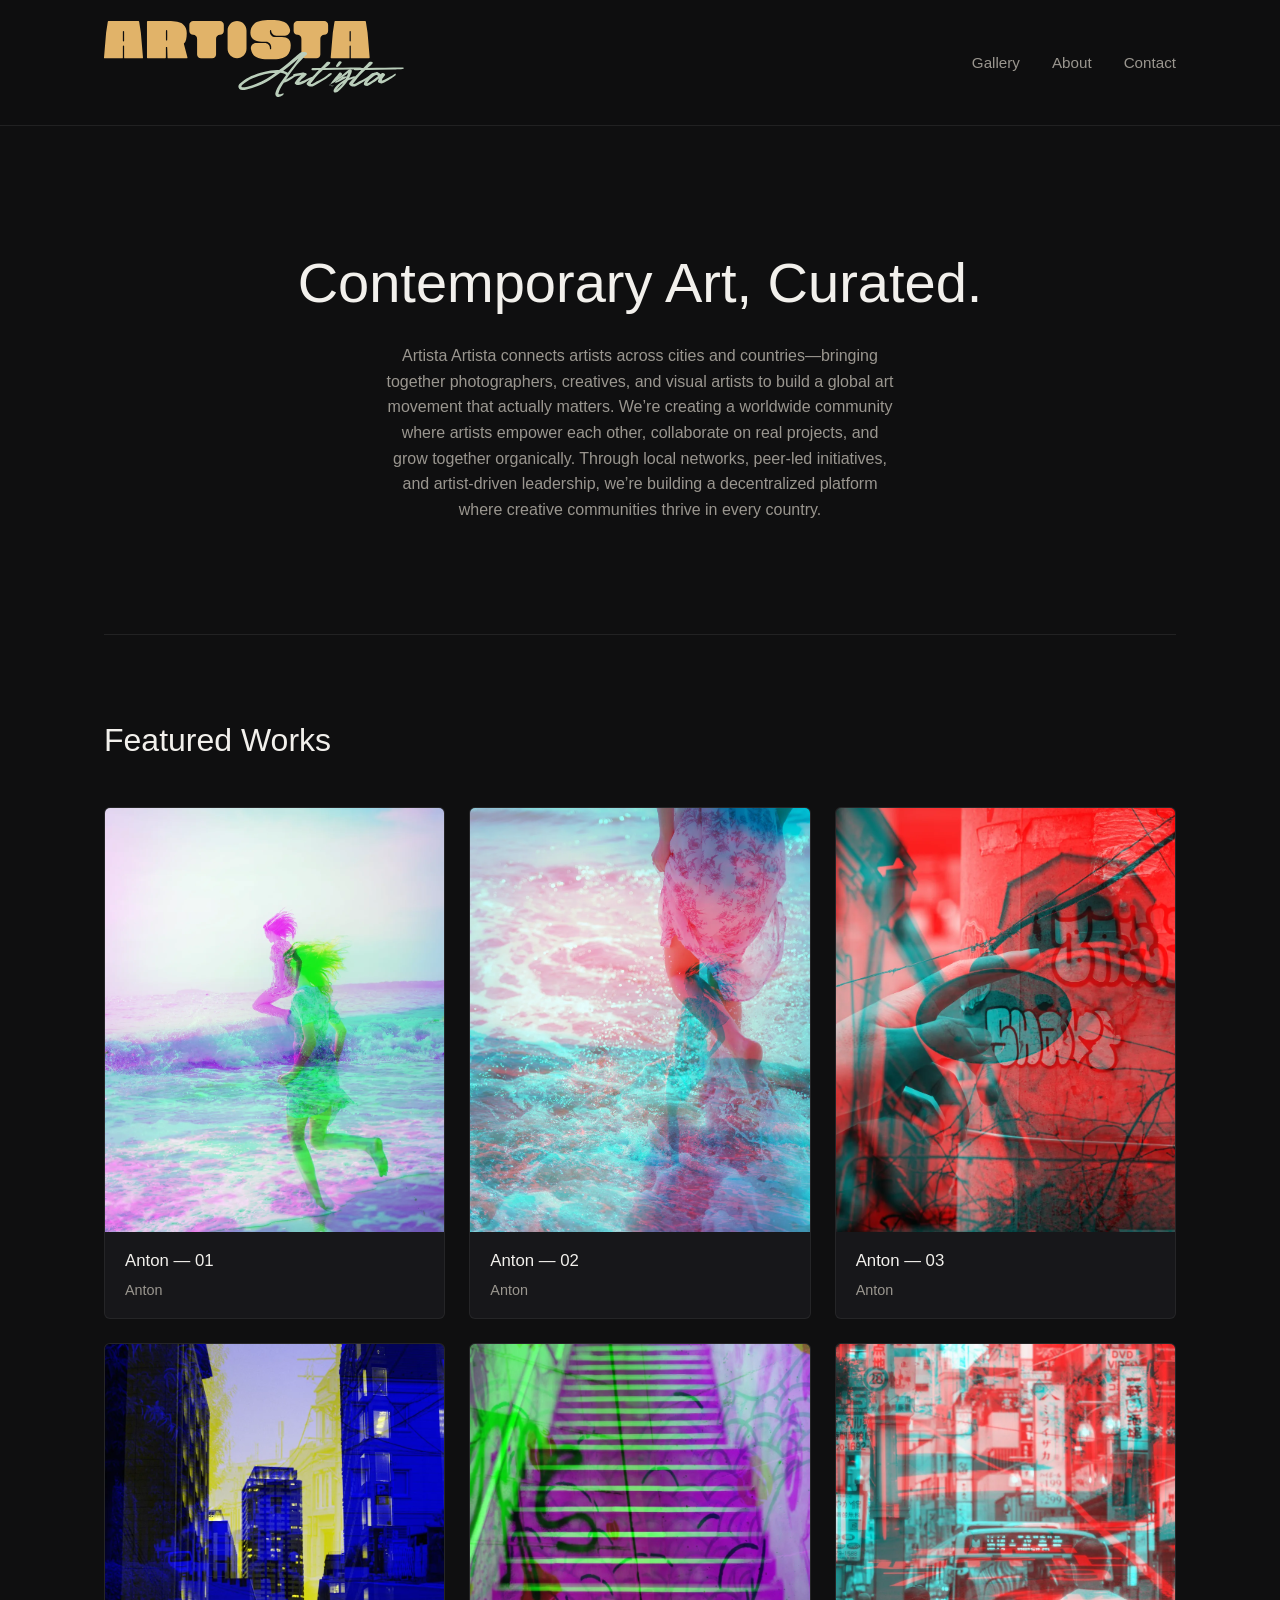
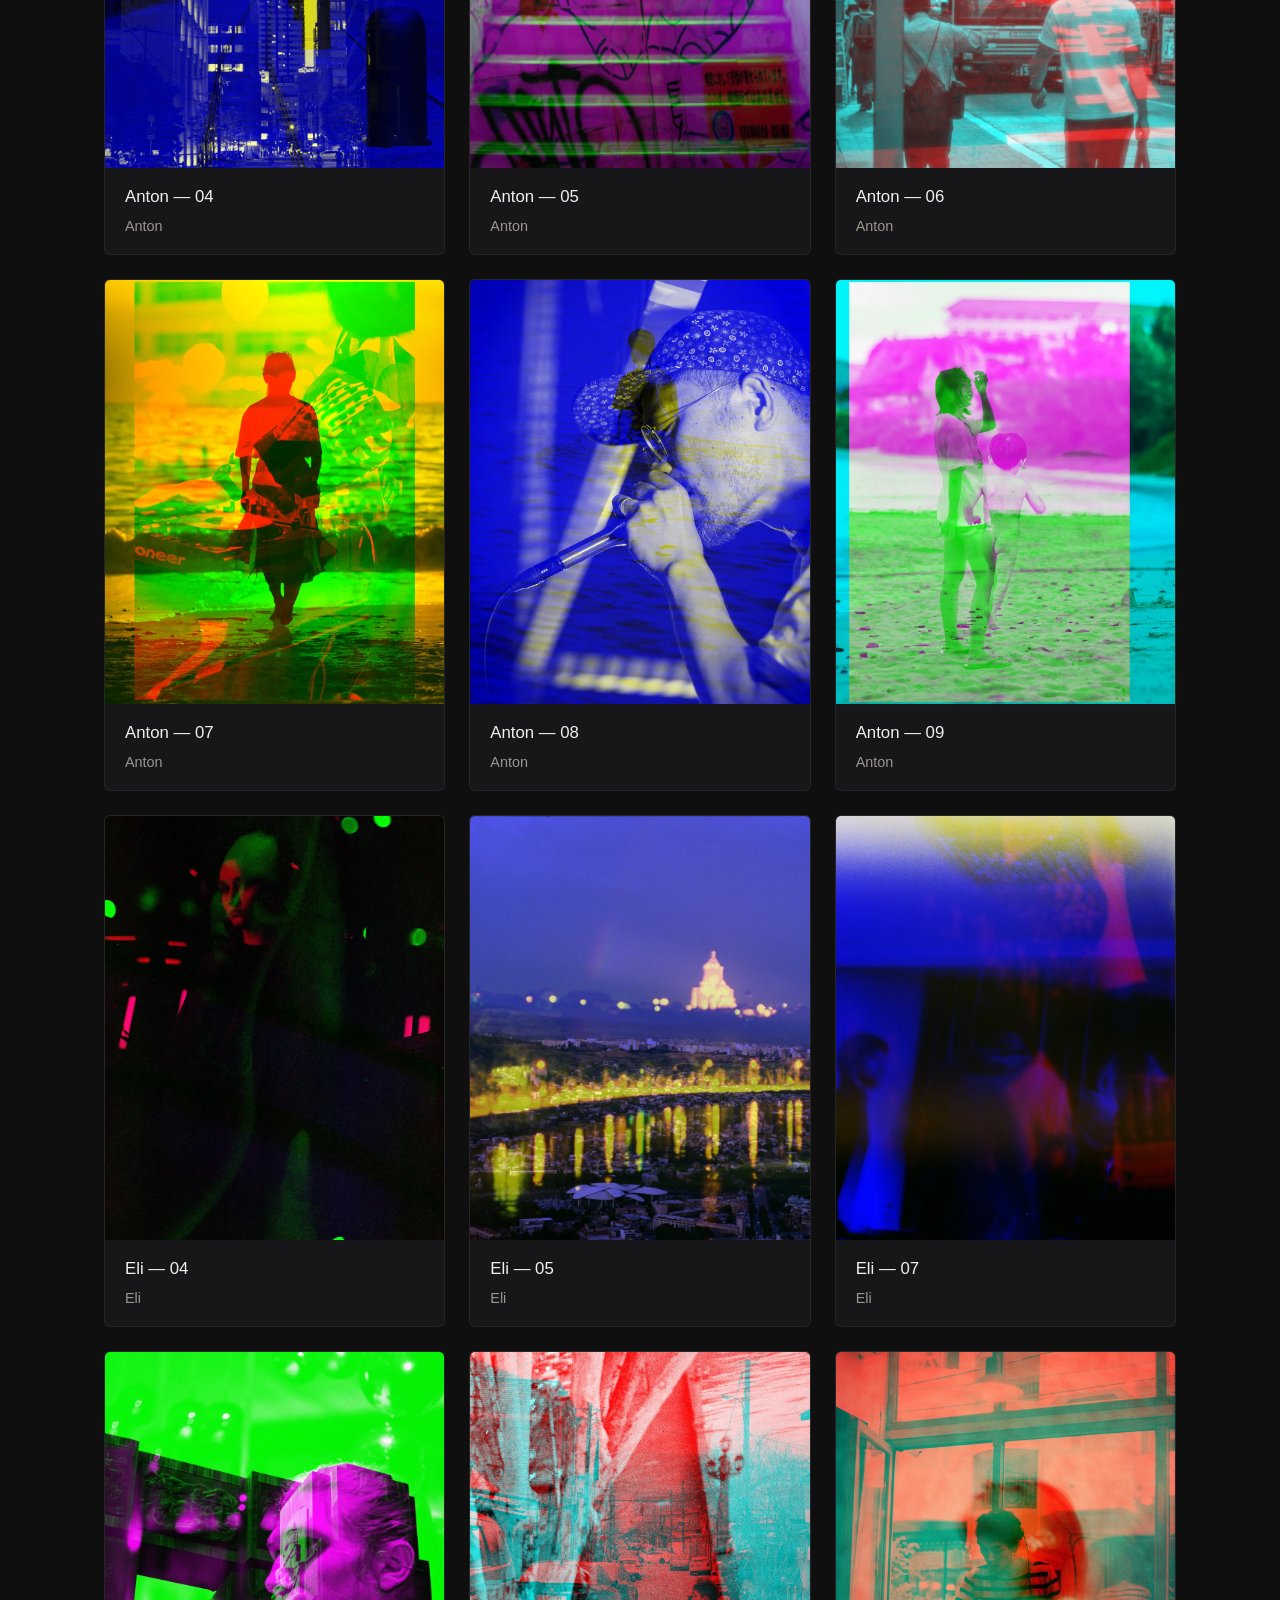
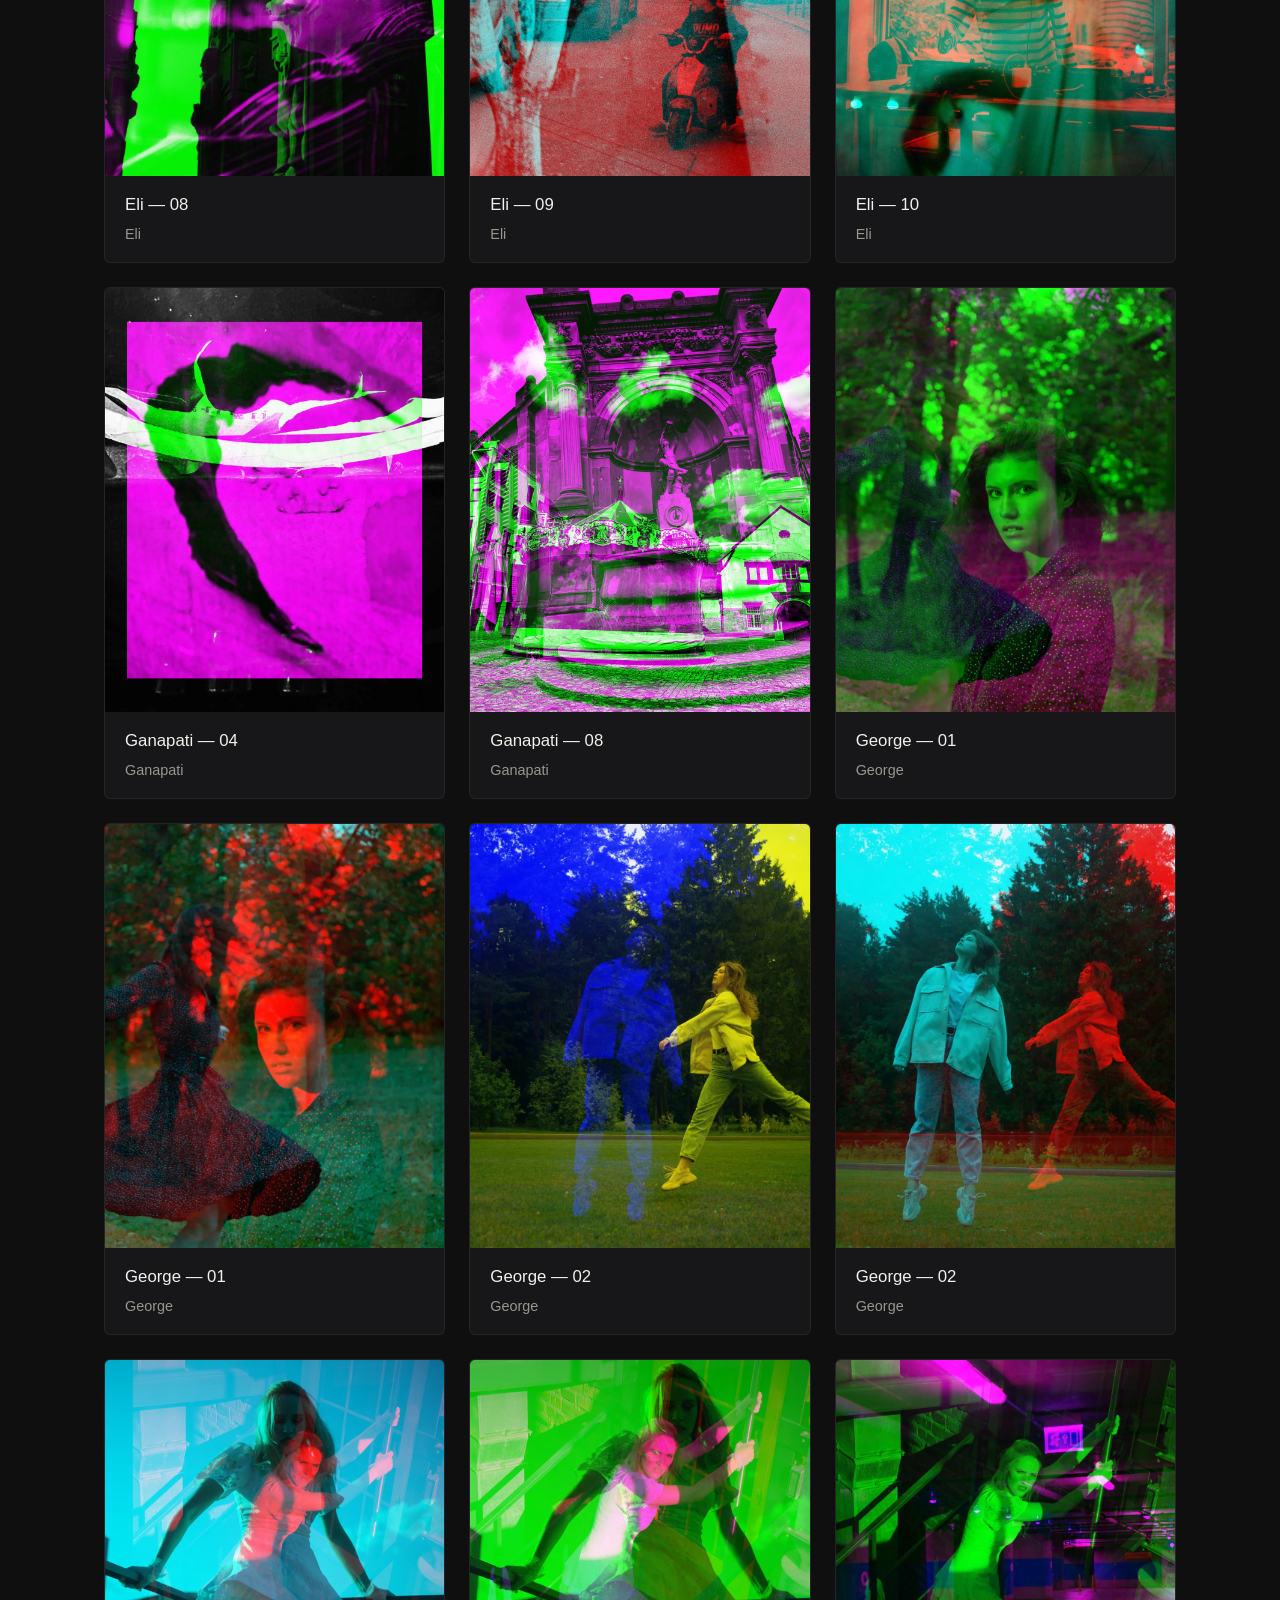
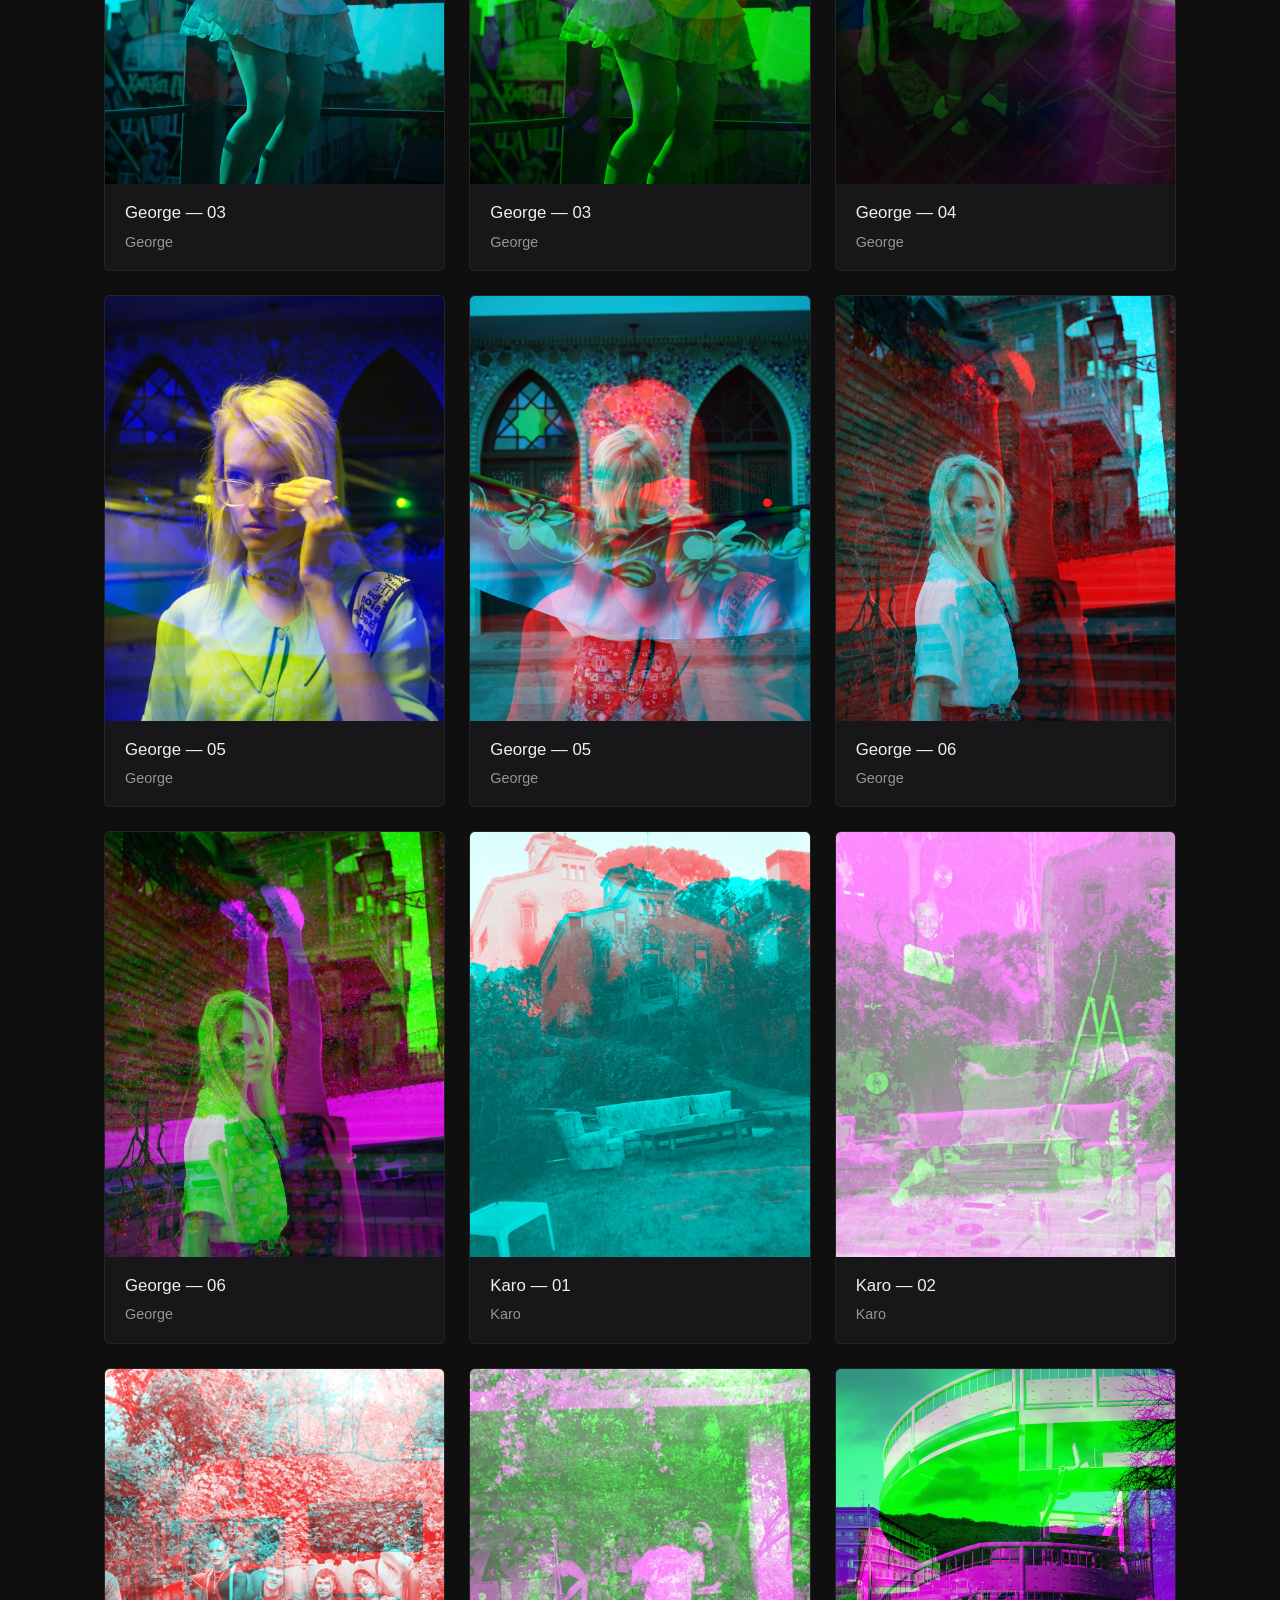
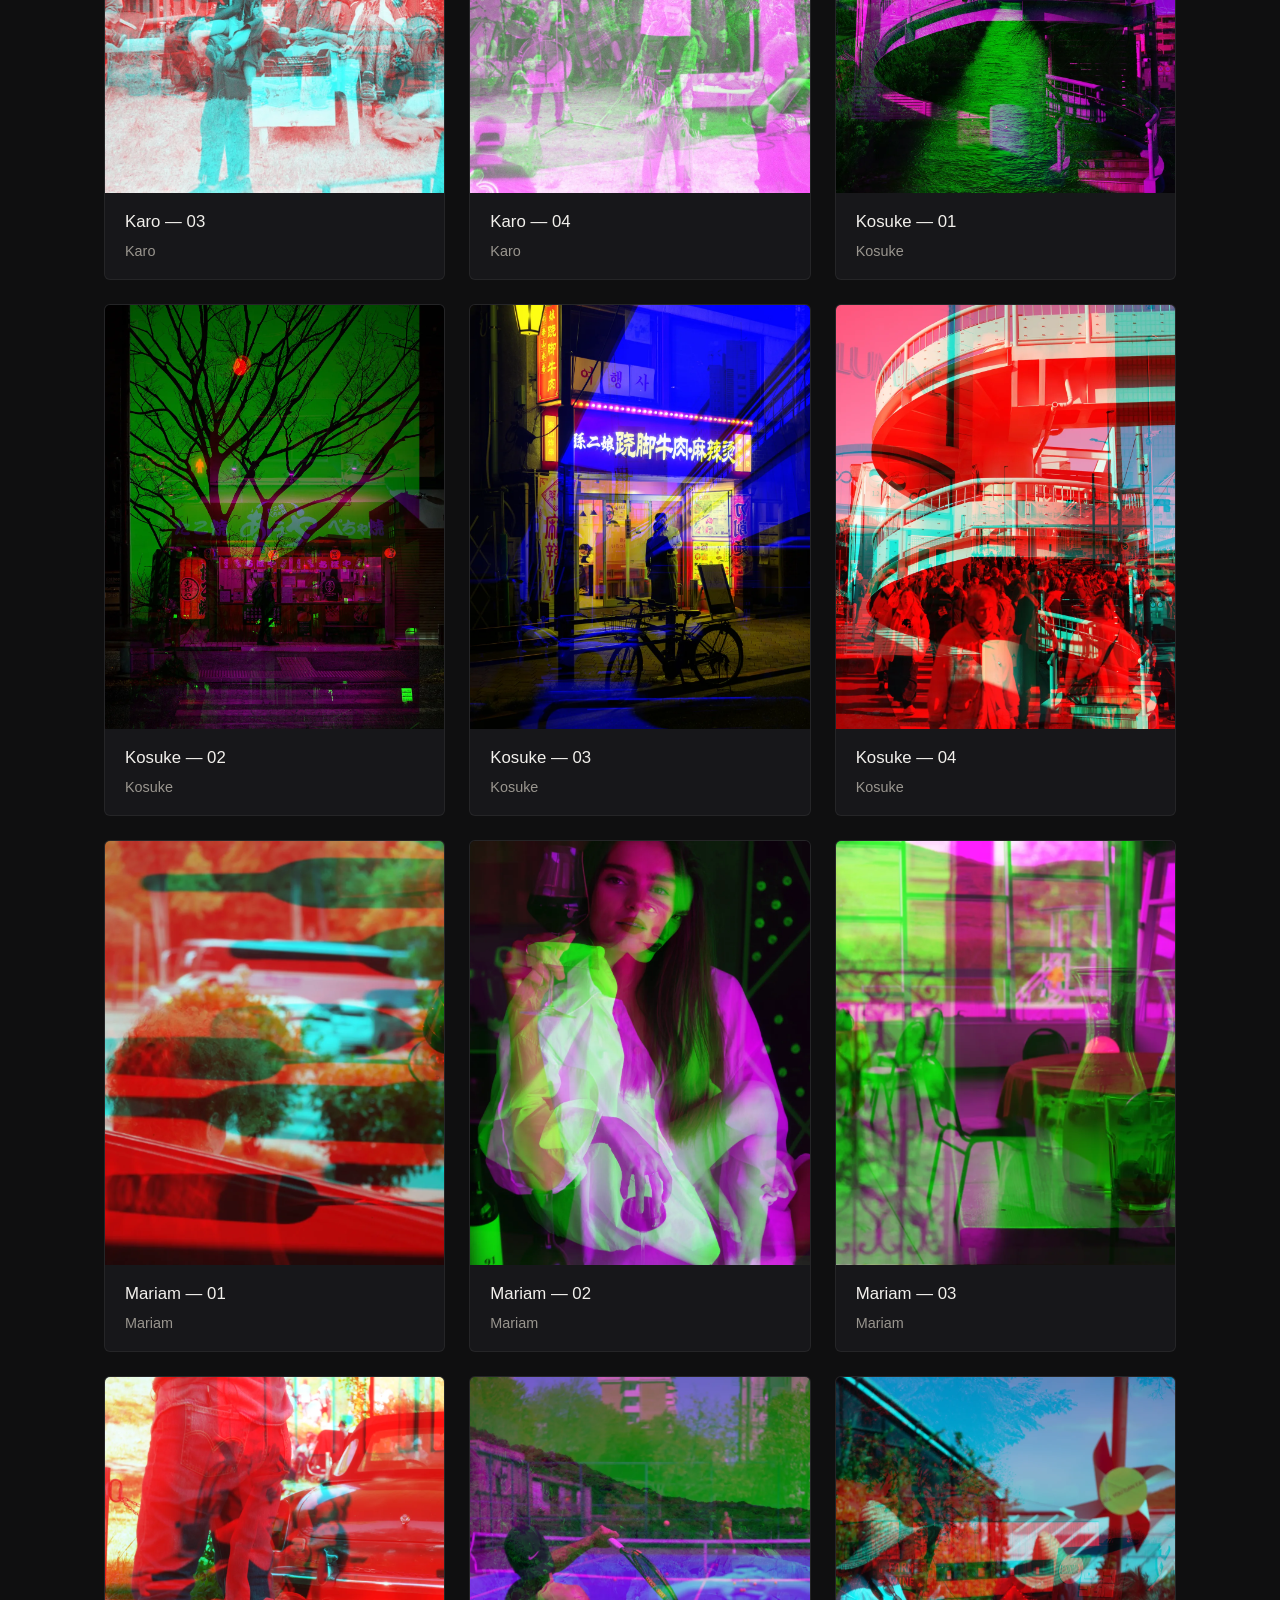
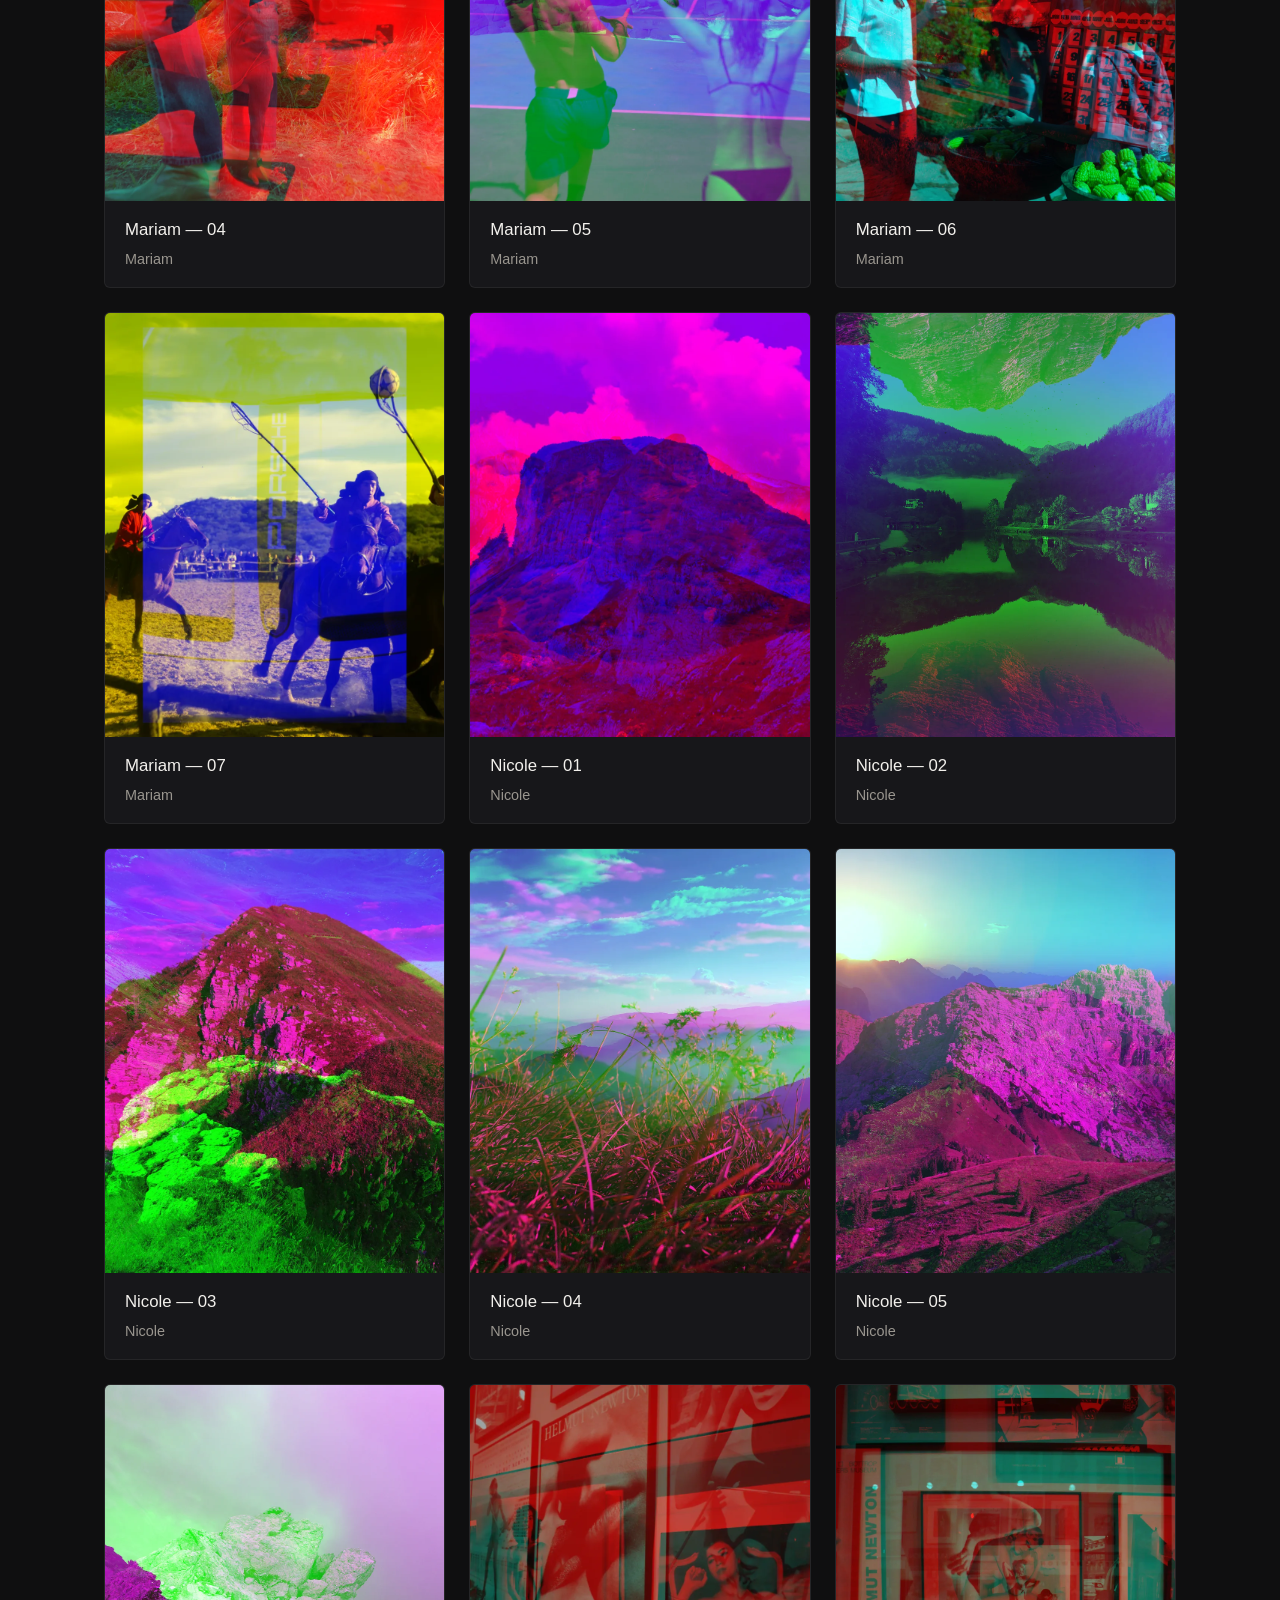
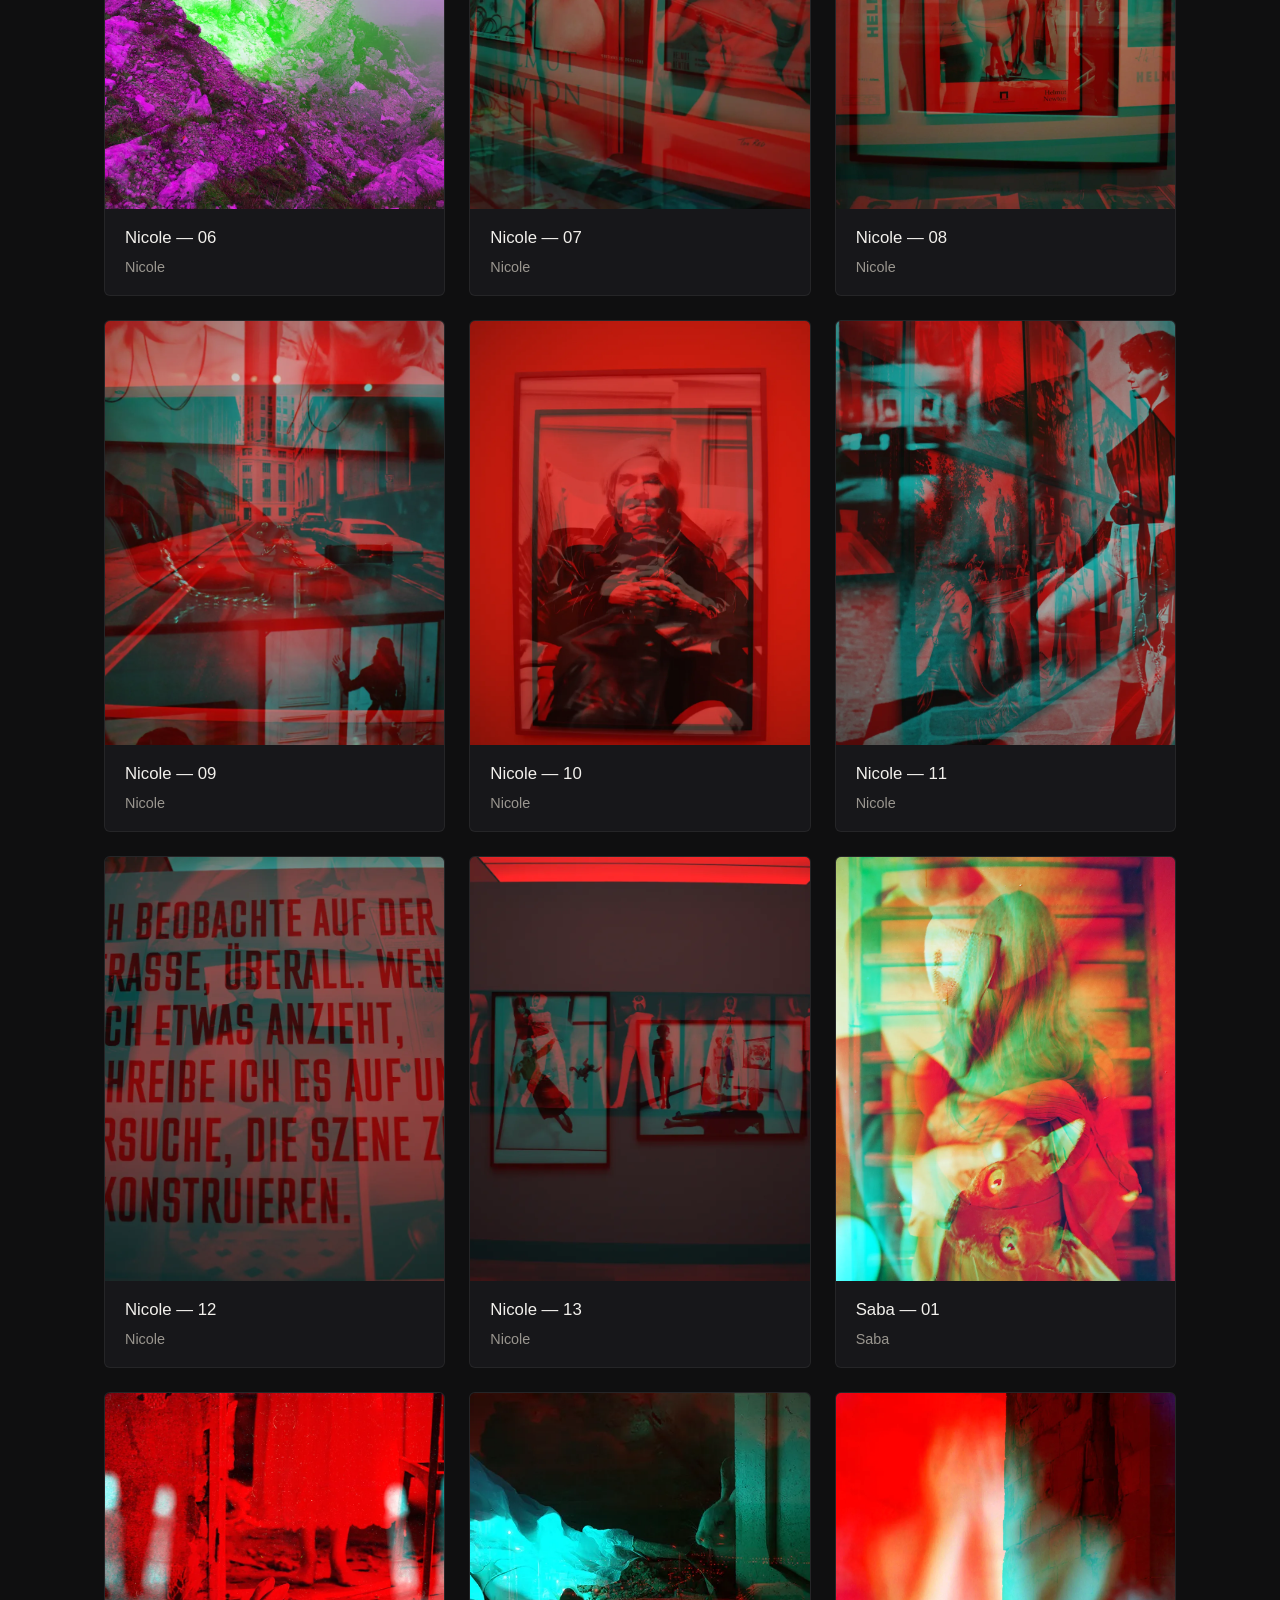
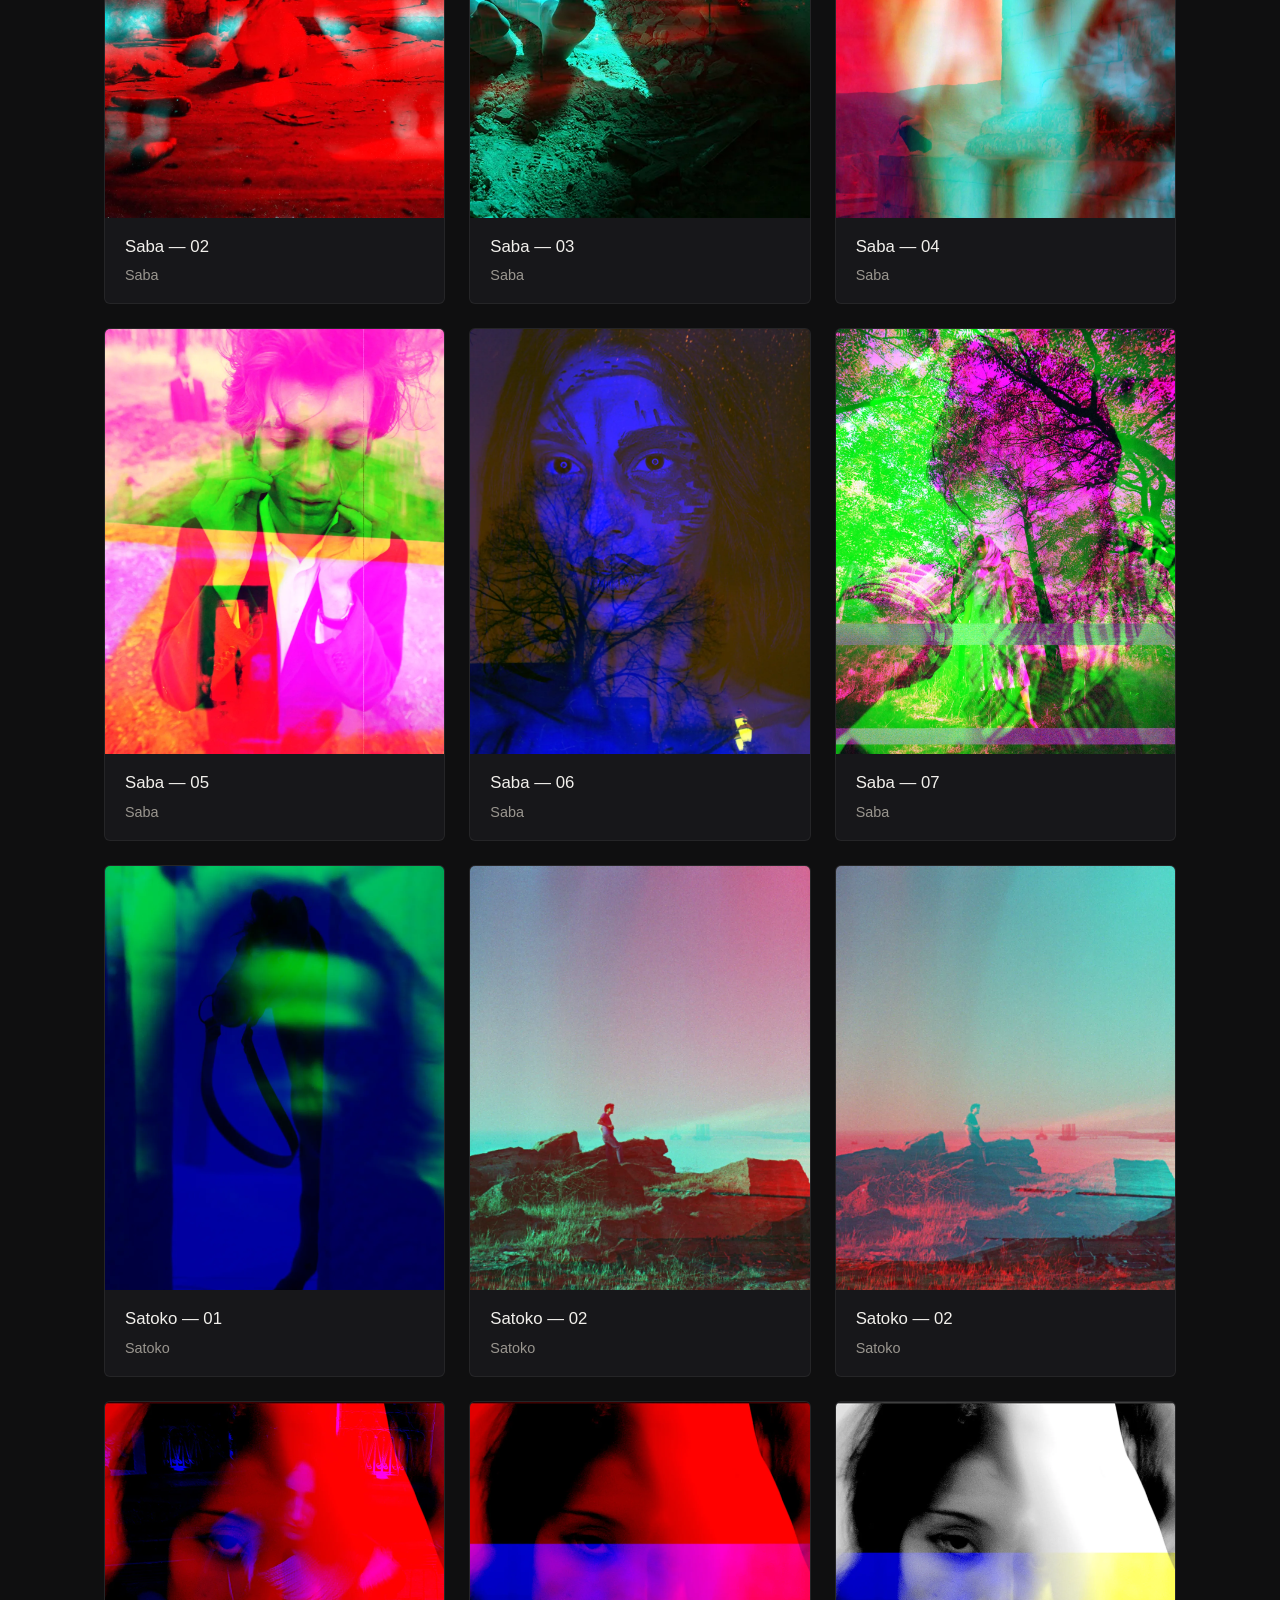
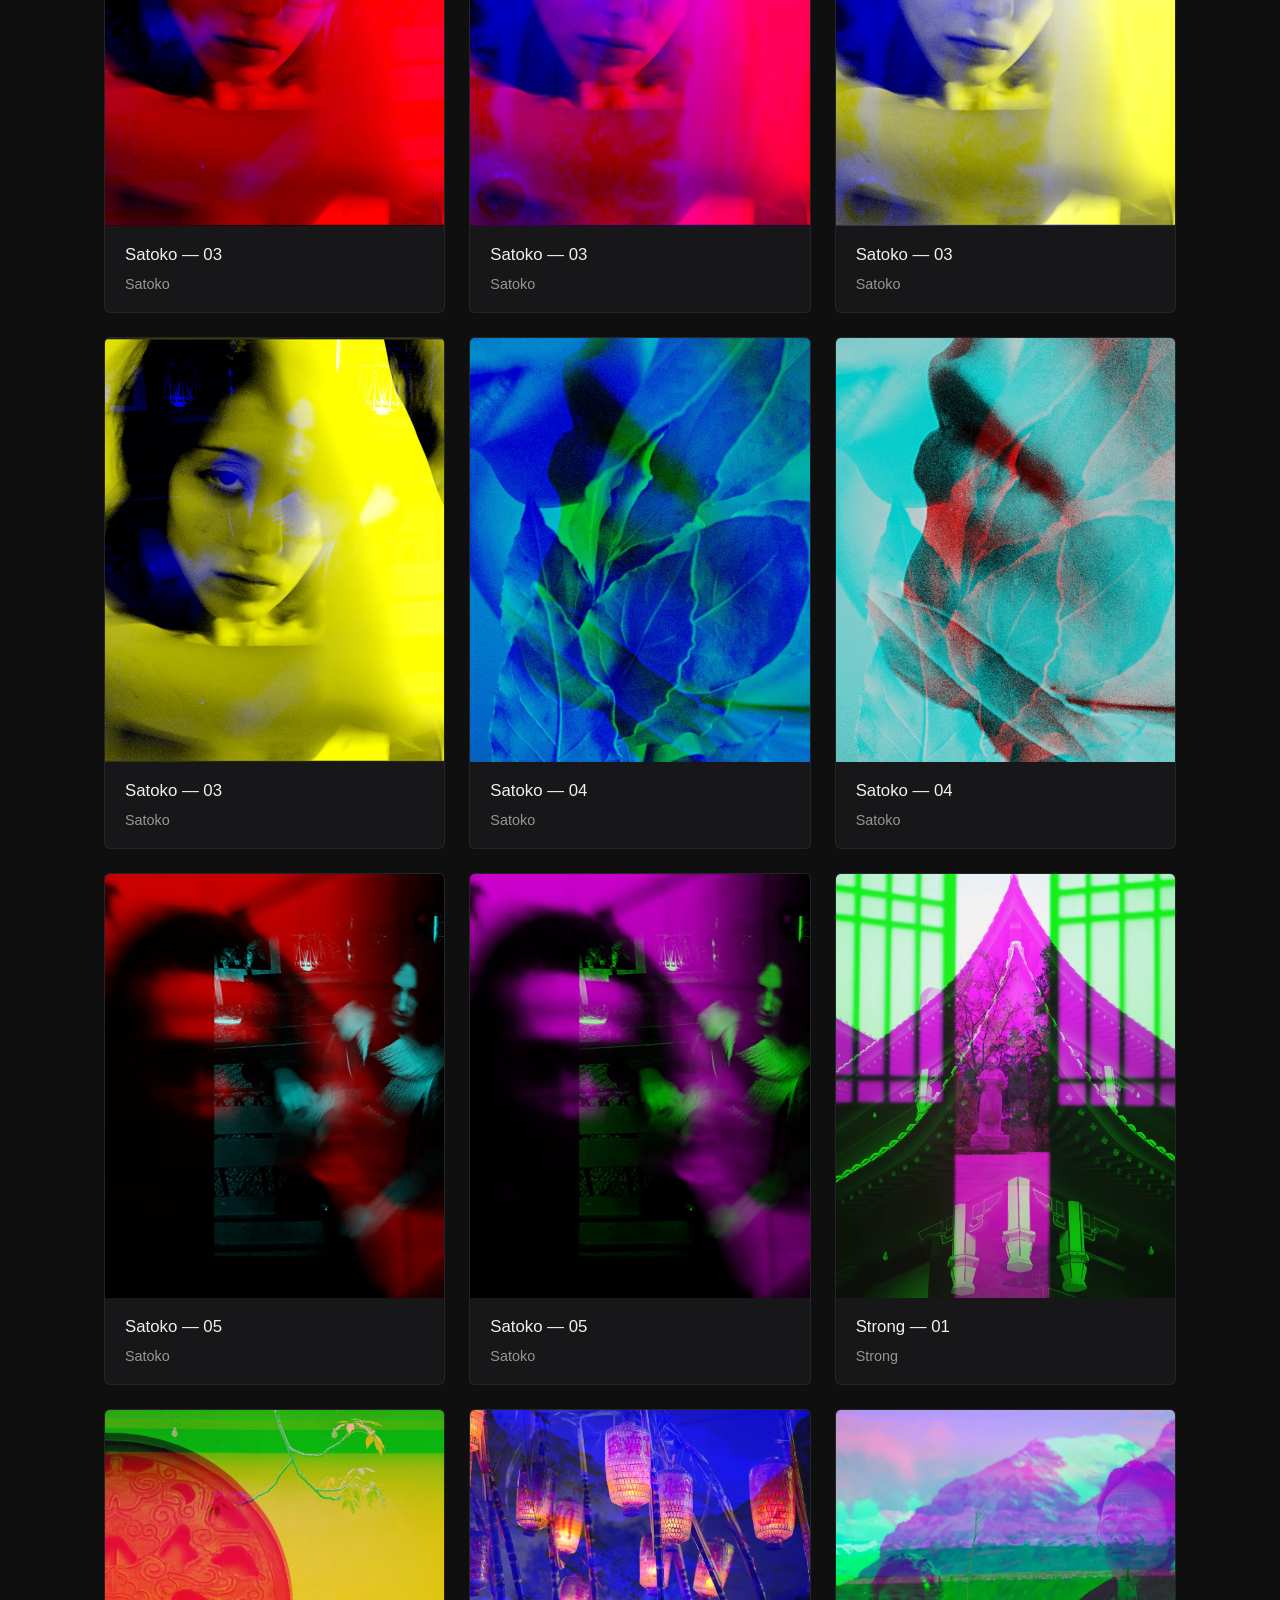
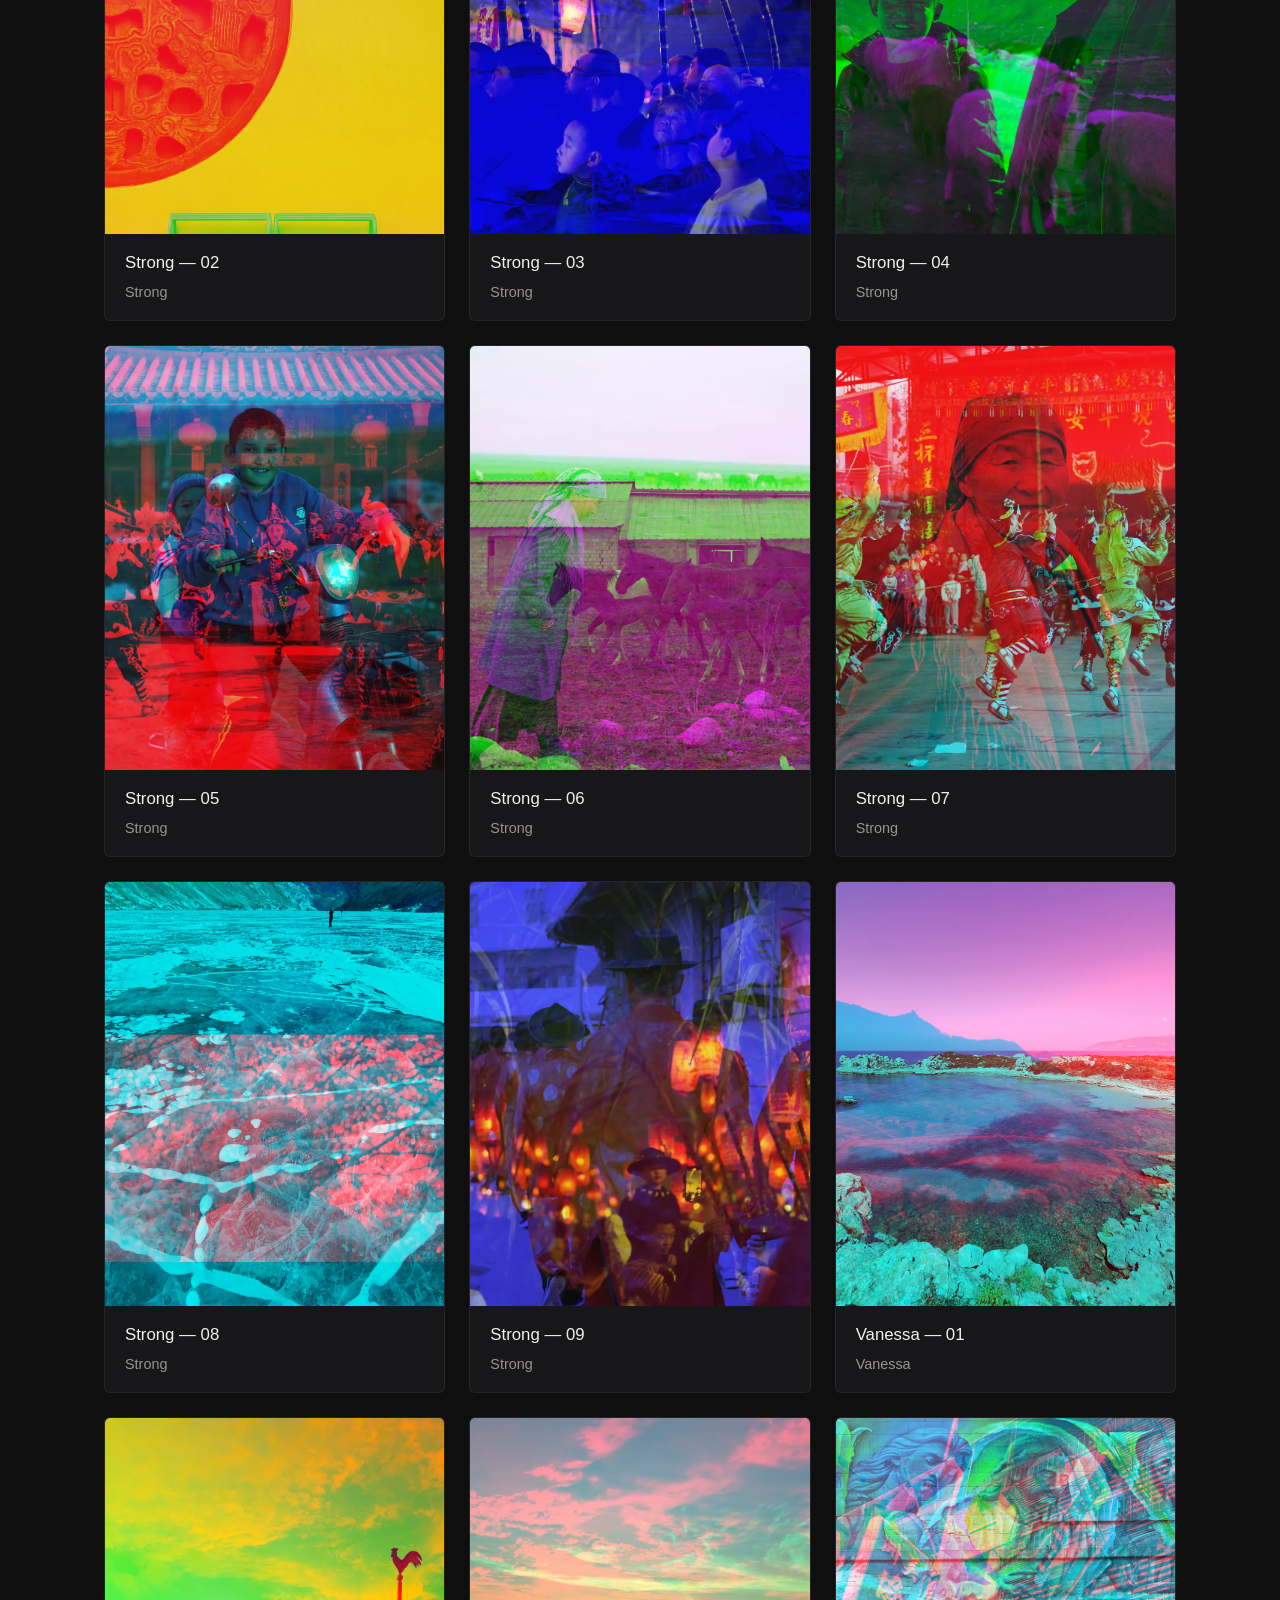
==== index.html @ df4b2e80 "logo update" ====
<!DOCTYPE html>
<html lang="en">
<head>
<meta charset="UTF-8">
<meta name="viewport" content="width=device-width, initial-scale=1.0">
<title>Artista — Contemporary Art Gallery</title>
<meta name="description" content="Artista is a contemporary art gallery showcasing emerging and established artists.">
<link rel="stylesheet" href="css/style.css">
</head>
<body>

<header class="site-header">
  <nav class="nav">
<div>
  <a href="index.html" class="logo" style="display: inline-block; line-height: 0;">
    <!-- Added fixed width/height and styling to ensure visibility -->
    <svg id="Ebene_2" data-name="Ebene 2" xmlns="http://www.w3.org/2000/svg" viewBox="0 0 943.94 242.48" style="width: 100%; max-width: 1 50px; height: auto; display: block;">
      <defs>
        <style>
          .cls-1 { fill: #e1b369; }
          .cls-2 { fill: #bacebb; }
        </style>
      </defs>
      <g id="Ebene_1-2" data-name="Ebene 1">
        <g>
          <g>
            <path class ="cls-1" d="M59.34,82.32v36.12c0,1.09-.89,1.98-1.98,1.98H1.98c-1.16,0-2.07-.99-1.97-2.15L6.7,39.48s0-.09.02-.13L11.95,5.14c.15-.97.98-1.68,1.96-1.68h94.81c.98,0,1.81.71,1.96,1.68l5.24,34.2s.01.09.02.13l6.69,78.8c.1,1.15-.81,2.15-1.97,2.15h-55.38c-1.09,0-1.98-.89-1.98-1.98v-36.12c0-1.09-.89-1.98-1.98-1.98h0c-1.09,0-1.98.89-1.98,1.98ZM63.29,65.47v-28.9c0-1.09-.89-1.98-1.98-1.98h0c-1.09,0-1.98.89-1.98,1.98v28.9c0,1.09.89,1.98,1.98,1.98h0c1.09,0,1.98-.89,1.98-1.98Z"/>
            <path class="cls-1" d="M196.8,84.3h0c-1.16,0-2.1.94-2.1,2.1v31.92c0,1.16-.94,2.1-2.1,2.1h-55.32c-1.16,0-2.1-.94-2.1-2.1V5.56c0-1.16.94-2.1,2.1-2.1h64.81c22.59,0,37.95,3.24,46.1,9.72,8.14,6.48,12.21,15.85,12.21,28.12,0,16.15-2.8,26.9-8.41,32.25-.54.52-.74,1.3-.55,2.02l11.18,42.22c.35,1.33-.65,2.64-2.03,2.64h-58.54c-1.13,0-2.06-.9-2.1-2.03l-1.07-32.06c-.04-1.13-.97-2.03-2.1-2.03ZM196.94,31.5c-1.15,0-1.78.63-1.89,1.89-.12,1.26-.17,6.19-.17,14.79s.06,13.39.17,14.71c.11,1.32.75,1.98,1.89,1.98s1.78-.66,1.89-1.98c.11-1.32.17-6.22.17-14.71s-.06-13.53-.17-14.79c-.12-1.26-.75-1.89-1.89-1.89Z"/>
            <path class="cls-1" d="M377.02,15.67v18.58c0,6.74-5.47,12.21-12.21,12.21h0c-6.74,0-12.21,5.47-12.21,12.21v49.54c0,6.74-5.47,12.21-12.21,12.21h-35.26c-6.74,0-12.21-5.47-12.21-12.21v-49.54c0-6.74-5.47-12.21-12.21-12.21h0c-6.74,0-12.21-5.47-12.21-12.21V15.67c0-6.74,5.47-12.21,12.21-12.21h84.11c6.74,0,12.21,5.47,12.21,12.21Z"/>
            <path class="cls-1" d="M418.64,3.46h0c16.43,0,29.76,13.32,29.76,29.76v57.45c0,16.43-13.32,29.76-29.76,29.76h0c-16.43,0-29.76-13.32-29.76-29.76v-57.45c0-16.43,13.32-29.76,29.76-29.76Z"/>
            <path class="cls-1" d="M587.55,79.31c0,14.22-4.07,25.2-12.21,32.94-8.14,7.74-25.23,11.61-51.26,11.61s-43.43-3.87-51.51-11.61c-4.93-4.72-8.29-11.48-10.09-20.27-2.04-10,5.55-19.37,15.75-19.37h27.8c8.74,0,15.9,6.99,16.08,15.73.02,1.14.05,1.86.09,2.16.11,1.26.74,1.89,1.89,1.89s1.78-.63,1.89-1.89c0-.55.01-2.55.04-5.99.07-8.86-7.04-16.11-15.89-16.21l-13.39-.16c-23.97-.34-36.01-9.69-36.12-28.04,0-11.46,4.07-21.01,12.21-28.64C480.96,3.84,498.05.02,524.08.02c25.22-.34,42.11,3.35,50.65,11.09,4.83,4.38,8.26,10.35,10.29,17.9,2.73,10.2-4.88,20.23-15.44,20.29l-27.44.15c-8.9.05-16.16-7.15-16.17-16.05,0-.01,0-.02,0-.03-.12-1.26-.75-1.89-1.89-1.89s-1.78.63-1.89,1.89c-.05.41-.08,1.75-.11,4.01-.11,8.96,7.12,16.29,16.08,16.29h21.7c18.35,0,27.58,8.54,27.69,25.63Z"/>
            <path class="cls-1" d="M705.19,15.67v18.58c0,6.74-5.47,12.21-12.21,12.21h0c-6.74,0-12.21,5.47-12.21,12.21v49.54c0,6.74-5.47,12.21-12.21,12.21h-35.26c-6.74,0-12.21-5.47-12.21-12.21v-49.54c0-6.74-5.47-12.21-12.21-12.21h0c-6.74,0-12.21-5.47-12.21-12.21V15.67c0-6.74,5.47-12.21,12.21-12.21h84.11c6.74,0,12.21,5.47,12.21,12.21Z"/>
            <path class="cls-1" d="M772.62,82.32v36.12c0,1.09-.89,1.98-1.98,1.98h-55.38c-1.16,0-2.07-.99-1.97-2.15l6.69-78.8s0-.09.02-.13l5.24-34.2c.15-.97.98-1.68,1.96-1.68h94.82c.98,0,1.81.71,1.96,1.68l5.24,34.2s.01.09.02.13l6.69,78.8c.1,1.15-.81,2.15-1.97,2.15h-55.38c-1.09,0-1.98-.89-1.98-1.98v-36.12c0-1.09-.89-1.98-1.98-1.98h0c-1.09,0-1.98.89-1.98,1.98ZM776.57,65.47v-28.9c0-1.09-.89-1.98-1.98-1.98h0c-1.09,0-1.98.89-1.98,1.98v28.9c0,1.09.89,1.98,1.98,1.98h0c1.09,0,1.98-.89,1.98-1.98Z"/>
          </g>
          <g>
            <path class="cls-2" d="M638.12,108.48c-3.37,2.89-7.19,6.55-11.45,10.97-4.26,4.42-8.72,9.28-13.38,14.58-4.66,5.3-9.48,11.01-14.46,17.11-4.98,6.11-9.72,12.37-14.22,18.8-4.02,5.78-7.99,11.49-11.93,17.11-3.94,5.63-7.51,11.01-10.72,16.15-3.21,5.14-5.99,10.12-8.31,14.94-2.33,4.82-3.9,9.24-4.7,13.25-.32.96-.04,1.6.84,1.93.88.32,1.97.32,3.25,0,1.28-.16,2.73-.44,4.34-.84,1.6-.4,3.45-.93,5.54-1.57,1.12-.32,1.81-.32,2.05,0,.24.32.36.8.36,1.45-.32,1.45-1.05,2.73-2.17,3.86-.32.16-1.05.6-2.17,1.33-1.13.72-2.45,1.45-3.98,2.17-1.53.72-3.13,1.36-4.82,1.93-1.69.56-3.17.84-4.46.84-3.54-.16-6.03-1.73-7.47-4.7-1.45-2.97-1.61-6.31-.48-10,.64-2.57,1.53-5.18,2.65-7.83,1.12-2.65,2.65-5.71,4.58-9.16,1.93-3.46,4.38-7.43,7.35-11.93,2.97-4.5,6.71-9.8,11.21-15.91l7.47-9.88c-2.25-1.93-4.9-3.41-7.95-4.46-3.05-1.04-6.51-1.81-10.36-2.29-5.14,3.7-10.81,7.63-16.99,11.81-6.19,4.18-12.41,8.19-18.68,12.05s-12.45,7.39-18.56,10.6c-6.11,3.22-11.73,5.62-16.87,7.23-5.78,1.93-11.65,3.86-17.59,5.78-5.94,1.93-11.57,3.53-16.87,4.82-5.14,1.12-9.72,1.65-13.74,1.57-4.01-.08-7.15-1.17-9.4-3.25-2.09-2.09-3.17-4.66-3.25-7.71-.08-3.05,1-5.7,3.25-7.95,8.52-8.51,18.2-15.42,29.04-20.73,10.84-5.3,23.41-10.04,37.72-14.22,11.41-3.37,21.97-5.82,31.69-7.35,9.72-1.52,18.59-2.05,26.63-1.57,6.75-4.82,13.01-9.52,18.8-14.1,5.79-4.58,11.73-9.52,17.83-14.82,4.98-4.34,9.6-8.35,13.86-12.05,4.26-3.69,8.23-7.15,11.93-10.36,2.09-1.77,3.86-3.01,5.3-3.74,1.45-.72,2.81-1.24,4.1-1.57,1.28-.16,2.69-.16,4.22,0,1.53.16,2.93.24,4.22.24,2.41.16,4.13.56,5.18,1.21,1.04.64,1.72,1.41,2.05,2.29.32.88.36,1.69.12,2.41-.24.72-.45,1.25-.6,1.57ZM539.79,165.84c-6.11.32-12.05.93-17.83,1.81-5.78.88-11.25,1.97-16.39,3.25-12.86,2.89-25.35,6.95-37.48,12.17-12.13,5.22-23.26,12.41-33.38,21.57-1.77,1.77-2.49,3.45-2.17,5.06.32,1.6,2.09,2.33,5.3,2.17,1.61,0,3.49-.16,5.66-.48,2.17-.32,4.82-.84,7.95-1.57s6.79-1.73,10.97-3.01c4.18-1.29,9.16-3.05,14.94-5.3,12.53-4.82,23.98-10.44,34.34-16.87,10.36-6.42,19.72-12.69,28.08-18.8ZM576.66,149.94c-.81.64-1.85,1.45-3.13,2.41-2.25,1.77-5.38,4.18-9.4,7.23,5.62,1.61,10.36,3.78,14.22,6.51,4.01-5.3,8.07-10.64,12.17-16.03,4.1-5.38,7.75-10.16,10.97-14.34,3.86-4.98,7.47-9.72,10.84-14.22l-35.67,28.44Z"/>
            <path class="cls-2" d="M656.91,179.58c0,.96-.48,1.93-1.45,2.89-.96.96-1.85,1.69-2.65,2.17-1.93,1.29-4.7,3.05-8.31,5.3-3.62,2.25-7.43,4.46-11.45,6.63-4.02,2.17-7.87,4.06-11.57,5.66-3.7,1.61-6.67,2.41-8.92,2.41-.81,0-1.93-.08-3.37-.24s-2.85-.48-4.22-.96c-1.37-.48-2.53-1.08-3.49-1.81-.96-.72-1.45-1.72-1.45-3.01s.84-3.09,2.53-5.42c1.69-2.33,3.7-4.74,6.03-7.23,2.33-2.49,4.58-4.86,6.75-7.11,2.17-2.25,3.74-3.86,4.7-4.82-.96.16-2.33.36-4.1.6-1.77.24-3.61.57-5.54.96-1.93.4-3.74.81-5.42,1.2-1.69.4-2.85.84-3.49,1.33-1.29.96-3.54,2.45-6.75,4.46-3.22,2.01-6.55,4.02-10,6.03-3.46,2.01-6.79,3.82-10,5.42-3.21,1.61-5.46,2.41-6.75,2.41-.96,0-1.81-.28-2.53-.84-.72-.56-1.08-1.41-1.08-2.53,0-1.28.64-2.17,1.93-2.65,2.09-1.12,4.1-2.09,6.02-2.89,1.93-.8,3.94-1.84,6.02-3.13,2.89-1.6,5.74-3.21,8.56-4.82,2.81-1.6,5.58-3.29,8.31-5.06,0-1.77.56-3.21,1.69-4.34.32-.32,1.93-.76,4.82-1.33,2.89-.56,6.1-1.12,9.64-1.69,3.53-.56,6.87-1.04,10-1.45,3.13-.4,5.18-.6,6.14-.6.64,0,1.57.16,2.77.48,1.21.32,2.37.72,3.5,1.21,1.12.48,2.09,1.08,2.89,1.81.8.72,1.21,1.57,1.21,2.53,0,.64-.6,1.57-1.81,2.77s-2.57,2.49-4.1,3.86c-1.53,1.37-3.01,2.65-4.46,3.86-1.45,1.21-2.41,2.05-2.89,2.53-1.93,1.77-3.78,3.58-5.54,5.42-1.77,1.85-3.29,3.98-4.58,6.39,2.57-.64,5.94-1.89,10.12-3.74,4.18-1.85,8.43-3.81,12.77-5.91,4.34-2.09,8.23-3.93,11.69-5.54,3.45-1.6,5.74-2.41,6.87-2.41.64,0,.96.4.96,1.2Z"/>
            <path class="cls-2" d="M810.43,150.9c0,1.45-1.61,2.41-4.82,2.89-3.22.48-6.67.88-10.36,1.21-4.18.32-8.07.52-11.69.6-3.61.08-5.9.12-6.87.12-29.24.32-58.56.81-87.97,1.45-4.18,3.7-7.83,7.15-10.97,10.36-3.13,3.22-6.11,6.39-8.92,9.52-2.81,3.13-5.58,6.43-8.31,9.88-2.73,3.46-5.71,7.27-8.92,11.45-.16.16-.28.36-.36.6-.08.24-.2.52-.36.84-.48,1.29-.32,1.93.48,1.93.96,0,2.53-.48,4.7-1.45s4.78-2.25,7.83-3.86c3.05-1.45,6.39-3.13,10-5.06s7.27-3.94,10.96-6.03c3.86-2.09,7.31-4.22,10.36-6.39,3.05-2.17,5.74-4.13,8.07-5.91,2.33-1.77,4.3-3.21,5.9-4.34,1.6-1.12,2.89-1.69,3.86-1.69.8,0,1.69.16,2.65.48.96.32,1.45.81,1.45,1.45,0,.96-.48,1.81-1.45,2.53-.96.72-1.85,1.41-2.65,2.05-2.73,2.09-5.18,4.06-7.35,5.9-2.17,1.85-4.54,3.58-7.11,5.18-6.43,3.7-12.62,7.47-18.56,11.33-5.95,3.86-12.29,7.39-19.04,10.6-3.22,1.77-6.83,2.65-10.84,2.65-1.45,0-2.93-.32-4.46-.96-1.53-.64-2.93-1.45-4.22-2.41-1.29-.96-2.29-1.93-3.01-2.89-.72-.96-1-1.85-.84-2.65.16-.8.48-1.48.96-2.05.48-.56.96-1.24,1.45-2.05,3.05-4.01,6.34-7.79,9.88-11.33s7.07-7.15,10.6-10.85c2.09-1.93,3.62-3.49,4.58-4.7.96-1.21,1.89-2.29,2.77-3.25.88-.96,1.89-2.09,3.01-3.37,1.12-1.28,2.81-3.05,5.06-5.3-3.7,0-6.95.12-9.76.36-2.81.24-5.58.36-8.31.36-1.29,0-2.49-.24-3.62-.72-1.13-.48-1.69-1.21-1.69-2.17,0-1.77.64-2.89,1.93-3.37,1.28-.48,2.97-.72,5.06-.72l23.14-.24,7.95-7.95c3.21-3.21,5.86-5.94,7.95-8.19.96-.96,1.93-1.81,2.89-2.53.96-.72,2.17-1.08,3.61-1.08s3.01.28,4.7.84c1.69.56,2.53,1.49,2.53,2.77,0,.64-.48,1.57-1.45,2.77-.96,1.21-2.25,2.45-3.86,3.74-1.29,1.29-3.17,2.89-5.66,4.82-2.49,1.93-4.38,3.46-5.66,4.58,18.8-.16,37.07-.36,54.83-.6,17.75-.24,35.55-.36,53.38-.36h1.45c.8,0,1.61.08,2.41.24h.96c1.12,0,1.69.32,1.69.96Z"/>
            <path class="cls-2" d="M743.19,177.65c.96-.48,2.01-.76,3.13-.84,1.12-.08,1.93.16,2.41.72.48.56.28,1.49-.6,2.77-.88,1.29-2.85,2.89-5.9,4.82-4.02,2.57-7.63,4.86-10.84,6.87-3.22,2.01-6.39,3.9-9.52,5.66-3.13,1.77-6.43,3.42-9.88,4.94-3.46,1.53-7.59,3.01,12.41,4.46-2.73.8-5.06,1.16-6.99,1.08-1.93-.08-3.21-.44-3.86-1.08-1.29-.96-1.72-2.41-1.33-4.34.4-1.93,1.16-3.53,2.29-4.82,1.6-1.93,3.09-3.81,4.46-5.66,1.36-1.85,2.81-3.74,4.34-5.66,1.53-1.93,3.21-3.98,5.06-6.15,1.84-2.17,4.06-4.7,6.63-7.59.8-1.12,1.77-2.37,2.89-3.74,1.12-1.36,1.93-2.37,2.41-3.01.96-.8,2.25-1.08,3.86-.84,1.6.24,2.89,1,3.86,2.29,1.77,2.89,1.36,5.22-1.21,6.99-.81.64-1.53,1.17-2.17,1.57-.64.4-1.29.93-1.93,1.57-1.77,1.93-3.54,3.98-5.3,6.15-1.77,2.17-3.46,4.3-5.06,6.39-1.61,2.09-2.97,3.94-4.1,5.54-1.13,1.61-2.01,2.73-2.65,3.37,4.66-1.45,9.08-3.13,13.25-5.06,4.18-1.93,8.07-3.89,11.69-5.91,3.61-2.01,6.87-3.93,9.76-5.78,2.89-1.85,5.46-3.41,7.71-4.7ZM746.56,136.2c-1.45,1.77-2.89,3.46-4.34,5.06-1.45,1.61-2.49,2.73-3.13,3.37-2.41,2.73-4.66,3.7-6.75,2.89-.81-.48-1.45-.92-1.93-1.33-.48-.4-.57-1.08-.24-2.05.64-1.28,1.69-3.13,3.13-5.54.8-1.12,1.57-2.21,2.29-3.25.72-1.04,1.24-1.89,1.57-2.53.8-1.12,1.77-1.93,2.89-2.41,1.12-.48,2.81-.4,5.06.24,1.77.64,2.65,1.45,2.65,2.41s-.4,2.01-1.21,3.13Z"/>
            <path class="cls-2" d="M790.18,179.58c0,1.13-1.08,2.17-3.25,3.13s-3.74,1.61-4.7,1.93c-2.73.81-5.3,1.73-7.71,2.77-2.41,1.05-4.82,2.13-7.23,3.25-1.13,2.09-3.34,5.22-6.63,9.4-3.29,4.18-6.99,8.39-11.09,12.65-4.1,4.26-8.2,7.95-12.29,11.09-4.1,3.13-7.43,4.7-10,4.7-1.77,0-3.05-.6-3.86-1.81-.81-1.21-1.21-2.45-1.21-3.74,0-3.05,1.45-6.43,4.34-10.12,2.89-3.7,6.34-7.27,10.36-10.72,4.01-3.45,8.15-6.63,12.41-9.52,4.26-2.89,7.83-5.14,10.72-6.75,1.6-3.21,3.17-6.47,4.7-9.76,1.52-3.29,2.85-6.63,3.98-10-2.73,2.41-5.26,4.5-7.59,6.27-2.33,1.77-4.74,3.42-7.23,4.94-2.49,1.53-5.1,3.13-7.83,4.82-2.73,1.69-5.78,3.66-9.16,5.9-3.05,1.77-5.14,2.09-6.27.96-.48-.48-.44-1.33.12-2.53.56-1.21,1.57-2.21,3.01-3.01,3.53-1.93,7.23-4.25,11.09-6.99,3.86-2.73,7.43-5.38,10.72-7.95,3.29-2.57,6.1-4.86,8.43-6.87,2.33-2.01,3.81-3.33,4.46-3.98.8-.64,1.57-1.24,2.29-1.81.72-.56,1.72-.84,3.01-.84,1.77,0,3.21.4,4.34,1.2,1.12.81,1.69,2.01,1.69,3.62,0,1.45-.32,3.13-.96,5.06-.64,1.93-1.41,3.94-2.29,6.02-.88,2.09-1.77,4.14-2.65,6.15-.88,2.01-1.65,3.66-2.29,4.94,2.09-.8,4.74-1.81,7.95-3.01,3.21-1.21,5.86-1.81,7.95-1.81,1.77,0,2.65.81,2.65,2.41ZM753.55,197.9c-3.7,2.57-6.39,4.62-8.07,6.15s-3.17,2.93-4.46,4.22c-2.73,2.73-4.98,5.3-6.75,7.71-1.77,2.41-3.21,4.42-4.34,6.02,2.73-2.41,6.3-5.83,10.72-10.24,4.42-4.42,8.71-9.04,12.89-13.86Z"/>
            <path class="cls-2" d="M943.94,150.9c0,1.45-1.61,2.41-4.82,2.89-3.22.48-6.67.88-10.36,1.21-4.18.32-8.07.52-11.69.6-3.61.08-5.9.12-6.87.12-29.24.32-58.56.81-87.97,1.45-4.18,3.7-7.83,7.15-10.97,10.36-3.13,3.22-6.11,6.39-8.92,9.52-2.81,3.13-5.58,6.43-8.31,9.88-2.73,3.46-5.71,7.27-8.92,11.45-.16.16-.28.36-.36.6-.08.24-.2.52-.36.84-.48,1.29-.32,1.93.48,1.93.96,0,2.53-.48,4.7-1.45s4.78-2.25,7.83-3.86c3.05-1.45,6.39-3.13,10-5.06s7.27-3.94,10.96-6.03c3.86-2.09,7.31-4.22,10.36-6.39,3.05-2.17,5.74-4.13,8.07-5.91,2.33-1.77,4.3-3.21,5.9-4.34,1.6-1.12,2.89-1.69,3.86-1.69.8,0,1.69.16,2.65.48.96.32,1.45.81,1.45,1.45,0,.96-.48,1.81-1.45,2.53-.96.72-1.85,1.41-2.65,2.05-2.73,2.09-5.18,4.06-7.35,5.9-2.17,1.85-4.54,3.58-7.11,5.18-6.43,3.7-12.62,7.47-18.56,11.33-5.95,3.86-12.29,7.39-19.04,10.6-3.22,1.77-6.83,2.65-10.84,2.65-1.45,0-2.93-.32-4.46-.96-1.53-.64-2.93-1.45-4.22-2.41-1.29-.96-2.29-1.93-3.01-2.89-.72-.96-1-1.85-.84-2.65.16-.8.48-1.48.96-2.05.48-.56.96-1.24,1.45-2.05,3.05-4.01,6.34-7.79,9.88-11.33s7.07-7.15,10.6-10.85c2.09-1.93,3.62-3.49,4.58-4.7.96-1.21,1.89-2.29,2.77-3.25.88-.96,1.89-2.09,3.01-3.37,1.12-1.28,2.81-3.05,5.06-5.3-3.7,0-6.95.12-9.76.36-2.81.24-5.58.36-8.31.36-1.29,0-2.49-.24-3.62-.72-1.13-.48-1.69-1.21-1.69-2.17,0-1.77.64-2.89,1.93-3.37,1.28-.48,2.97-.72,5.06-.72l23.14-.24,7.95-7.95c3.21-3.21,5.86-5.94,7.95-8.19.96-.96,1.93-1.81,2.89-2.53.96-.72,2.17-1.08,3.61-1.08s3.01.28,4.7.84c1.69.56,2.53,1.49,2.53,2.77,0,.64-.48,1.57-1.45,2.77-.96,1.21-2.25,2.45-3.86,3.74-1.29,1.29-3.17,2.89-5.66,4.82-2.49,1.93-4.38,3.46-5.66,4.58,18.8-.16,37.07-.36,54.83-.6,17.75-.24,35.55-.36,53.38-.36h1.45c.8,0,1.61.08,2.41.24h.96c1.12,0,1.69.32,1.69.96Z"/>
            <path class="cls-2" d="M918.39,172.83c-.48.32-1.25.93-2.29,1.81-1.05.89-2.29,1.85-3.74,2.89-1.45,1.05-2.93,2.13-4.46,3.25-1.53,1.13-3.01,2.17-4.46,3.13-2.73,1.77-5.62,3.58-8.68,5.42-3.05,1.85-5.99,3.5-8.8,4.94-2.81,1.45-5.34,2.65-7.59,3.62-2.25.96-3.94,1.53-5.06,1.69-1.29.16-2.65.04-4.1-.36-1.45-.4-2.73-.96-3.86-1.69-1.12-.72-2.01-1.48-2.65-2.29-.64-.8-.96-1.52-.96-2.17,0-1.28.36-2.69,1.08-4.22.72-1.53,1.48-3.01,2.29-4.46-1.61,1.29-4.22,3.17-7.83,5.66-3.61,2.49-7.39,5.06-11.33,7.71-3.94,2.65-7.63,4.94-11.09,6.87-3.46,1.93-5.75,2.89-6.87,2.89-3.7,0-6.51-.76-8.43-2.29-1.93-1.53-2.49-3.65-1.69-6.39,1.45-4.5,3.62-8.63,6.51-12.41,2.89-3.77,5.94-7.03,9.16-9.76,3.21-2.73,6.27-4.98,9.16-6.75,2.89-1.77,5.14-3.05,6.75-3.86,2.25-.8,4.46-1.45,6.63-1.93,2.17-.48,4.38-.08,6.63,1.21,1.6.96,3.29,2.01,5.06,3.13l3.13,2.17c.48-.48,1.08-1.2,1.81-2.17.72-.96,1.48-1.6,2.29-1.93.32-.16,1.28-.04,2.89.36,1.6.4,2.89.84,3.86,1.33,1.45.81,2.33,1.81,2.65,3.01.32,1.21,0,2.45-.96,3.74-2.25,2.73-4.06,5.1-5.42,7.11-1.37,2.01-2.37,3.66-3.01,4.94-.64.96-.93,1.69-.84,2.17.08.48.36.81.84.96.48.16,1,.16,1.57,0,.56-.16,1.08-.32,1.57-.48,3.69-1.45,7.59-3.25,11.69-5.42s7.95-4.3,11.57-6.39c3.62-2.09,6.79-4.01,9.52-5.78,2.73-1.77,4.74-3.05,6.03-3.86l1.45,4.58ZM861.76,175.96c0-.8-.64-1.53-1.93-2.17-1.29-.64-2.33-.96-3.13-.96-1.61,0-3.98,1.12-7.11,3.37-3.13,2.25-6.27,4.82-9.4,7.71-3.13,2.89-5.91,5.75-8.31,8.55-2.41,2.81-3.62,4.78-3.62,5.91,0,.64.32.96.96.96s2.73-1.04,6.27-3.13c3.53-2.09,7.23-4.46,11.09-7.11,3.86-2.65,7.35-5.26,10.48-7.83,3.13-2.57,4.7-4.34,4.7-5.3Z"/>
          </g>
        </g>
      </g>
    </svg>
  </a>
</div>
    <ul class="nav-links">
      
      <li><a href="#gallery">Gallery</a></li>
      <li><a href="#about">About</a></li>
      <li><a href="#contact">Contact</a></li> 
    </ul>
    <button class="nav-toggle" aria-label="Toggle menu">&#9776;</button>
  </nav>
</header>

<section class="hero">
  <h1>Contemporary Art, Curated.</h1>
  <p>Artista Artista connects artists across cities and countries—bringing together photographers, creatives, and visual artists to build a global art movement that actually matters. We’re creating a worldwide community where artists empower each other, collaborate on real projects, and grow together organically. Through local networks, peer-led initiatives, and artist-driven leadership, we’re building a decentralized platform where creative communities thrive in every country.</p>
</section>

<main>
  <section id="gallery" class="gallery-section">
    <h2>Featured Works</h2>
    <div class="gallery-grid" id="galleryGrid"></div>
  </section>

  <section id="about" class="about-section">
    <h2>About Artista</h2>
    <p>Artista is a curated space for contemporary art. We collaborate with painters, sculptors, and digital artists to bring bold, original work to a wider audience — online and in our physical showroom.</p>
 <div>
  <a href="https://www.instagram.com/hey.kidashi/">
    <svg width="48" height="48" viewBox="0 0 48 48" fill="none" xmlns="http://www.w3.org/2000/svg">
<path d="M15.6 4H32.4C38.8 4 44 9.2 44 15.6V32.4C44 35.4765 42.7779 38.427 40.6024 40.6024C38.427 42.7779 35.4765 44 32.4 44H15.6C9.2 44 4 38.8 4 32.4V15.6C4 12.5235 5.22214 9.57298 7.39756 7.39756C9.57298 5.22214 12.5235 4 15.6 4ZM15.2 8C13.2904 8 11.4591 8.75857 10.1088 10.1088C8.75857 11.4591 8 13.2904 8 15.2V32.8C8 36.78 11.22 40 15.2 40H32.8C34.7096 40 36.5409 39.2414 37.8912 37.8912C39.2414 36.5409 40 34.7096 40 32.8V15.2C40 11.22 36.78 8 32.8 8H15.2ZM34.5 11C35.163 11 35.7989 11.2634 36.2678 11.7322C36.7366 12.2011 37 12.837 37 13.5C37 14.163 36.7366 14.7989 36.2678 15.2678C35.7989 15.7366 35.163 16 34.5 16C33.837 16 33.2011 15.7366 32.7322 15.2678C32.2634 14.7989 32 14.163 32 13.5C32 12.837 32.2634 12.2011 32.7322 11.7322C33.2011 11.2634 33.837 11 34.5 11ZM24 14C26.6522 14 29.1957 15.0536 31.0711 16.9289C32.9464 18.8043 34 21.3478 34 24C34 26.6522 32.9464 29.1957 31.0711 31.0711C29.1957 32.9464 26.6522 34 24 34C21.3478 34 18.8043 32.9464 16.9289 31.0711C15.0536 29.1957 14 26.6522 14 24C14 21.3478 15.0536 18.8043 16.9289 16.9289C18.8043 15.0536 21.3478 14 24 14ZM24 18C22.4087 18 20.8826 18.6321 19.7574 19.7574C18.6321 20.8826 18 22.4087 18 24C18 25.5913 18.6321 27.1174 19.7574 28.2426C20.8826 29.3679 22.4087 30 24 30C25.5913 30 27.1174 29.3679 28.2426 28.2426C29.3679 27.1174 30 25.5913 30 24C30 22.4087 29.3679 20.8826 28.2426 19.7574C27.1174 18.6321 25.5913 18 24 18Z" fill="#D9A441"/>
</svg>
  </a>  
</div>
  </section>
</main>
<footer class="site-footer">
  <p>&copy; <span id="year"></span> Artista Gallery. All rights reserved.</p>
</footer>
<script src="js/gallery-data.js"></script>
<script src="js/main.js"></script>
</body>
</html>
---- css/style.css ----
:root {
  --bg: #0f0f10;
  --bg-alt: #17171a;
  --fg: #f2f0ec;
  --muted: #9a968f;
  --accent: #d9a441;
  --radius: 6px;
  --max-width: 1120px;
}

* { box-sizing: border-box; margin: 0; padding: 0; }

body {
  font-family: "Helvetica Neue", Arial, sans-serif;
  background: var(--bg);
  color: var(--fg);
  line-height: 1.6;
}

a { color: inherit; text-decoration: none; }

.site-header {
  position: sticky;
  top: 0;
  background: rgba(15, 15, 16, 0.9);
  backdrop-filter: blur(6px);
  z-index: 10;
  border-bottom: 1px solid rgba(255,255,255,0.08);
}

.nav {
  max-width: var(--max-width);
  margin: 0 auto;
  display: flex;
  align-items: center;
  justify-content: space-between;
  padding: 1.25rem 1.5rem;
}

.logo {
  font-size: 1.25rem;
  font-weight: 700;
  letter-spacing: 0.15em;
}

.nav-links {
  display: flex;
  gap: 2rem;
  list-style: none;
}

.nav-links a {
  color: var(--muted);
  font-size: 0.95rem;
  transition: color 0.2s;
}

.nav-links a:hover { color: var(--accent); }

.nav-toggle {
  display: none;
  background: none;
  border: none;
  color: var(--fg);
  font-size: 1.5rem;
  cursor: pointer;
}

.hero {
  max-width: var(--max-width);
  margin: 0 auto;
  padding: 7rem 1.5rem 5rem;
  text-align: center;
}

.hero h1 {
  font-size: clamp(2rem, 5vw, 3.5rem);
  font-weight: 300;
  margin-bottom: 1rem;
}

.hero p {
  color: var(--muted);
  max-width: 32rem;
  margin: 0 auto 2rem;
}

.btn {
  display: inline-block;
  padding: 0.85rem 2rem;
  border: 1px solid var(--accent);
  border-radius: var(--radius);
  color: var(--accent);
  transition: background 0.2s, color 0.2s;
}

.btn:hover {
  background: var(--accent);
  color: var(--bg);
}

main { max-width: var(--max-width); margin: 0 auto; padding: 0 1.5rem; }

.gallery-section, .about-section, .contact-section {
  padding: 5rem 0;
  border-top: 1px solid rgba(255,255,255,0.08);
}

.gallery-section h2, .about-section h2, .contact-section h2 {
  font-weight: 300;
  font-size: 2rem;
  margin-bottom: 2.5rem;
}

.gallery-grid {
  display: grid;
  grid-template-columns: repeat(auto-fill, minmax(260px, 1fr));
  gap: 1.5rem;
}

.artwork-card {
  background: var(--bg-alt);
  border-radius: var(--radius);
  overflow: hidden;
  border: 1px solid rgba(255,255,255,0.06);
  transition: transform 0.25s ease;
}

.artwork-card:hover { transform: translateY(-4px); }

.artwork-image {
  aspect-ratio: 4 / 5;
  width: 100%;
  background-size: cover;
  background-position: center;
}

.artwork-info { padding: 1rem 1.25rem; }

.artwork-info h3 { font-size: 1.05rem; font-weight: 500; }

.artwork-info p { color: var(--muted); font-size: 0.9rem; margin-top: 0.25rem; }

.about-section p {
  max-width: 42rem;
  color: var(--muted);
}

.contact-form {
  display: flex;
  flex-direction: column;
  gap: 1rem;
  max-width: 32rem;
}

.contact-form input,
.contact-form textarea {
  background: var(--bg-alt);
  border: 1px solid rgba(255,255,255,0.12);
  border-radius: var(--radius);
  padding: 0.85rem 1rem;
  color: var(--fg);
  font-family: inherit;
  font-size: 0.95rem;
}

.contact-form input:focus,
.contact-form textarea:focus {
  outline: none;
  border-color: var(--accent);
}

.contact-form .btn {
  align-self: flex-start;
  cursor: pointer;
  background: none;
  font-family: inherit;
  font-size: 0.95rem;
}

.form-note { margin-top: 1rem; color: var(--accent); font-size: 0.9rem; }

.site-footer {
  text-align: center;
  padding: 2.5rem 1.5rem;
  color: var(--muted);
  font-size: 0.85rem;
  border-top: 1px solid rgba(255,255,255,0.08);
}

@media (max-width: 720px) {
  .nav-links {
    position: absolute;
    top: 100%;
    left: 0;
    right: 0;
    flex-direction: column;
    background: var(--bg);
    padding: 1.5rem;
    display: none;
    border-bottom: 1px solid rgba(255,255,255,0.08);
  }
  .nav-links.open { display: flex; }
  .nav-toggle { display: block; }
}
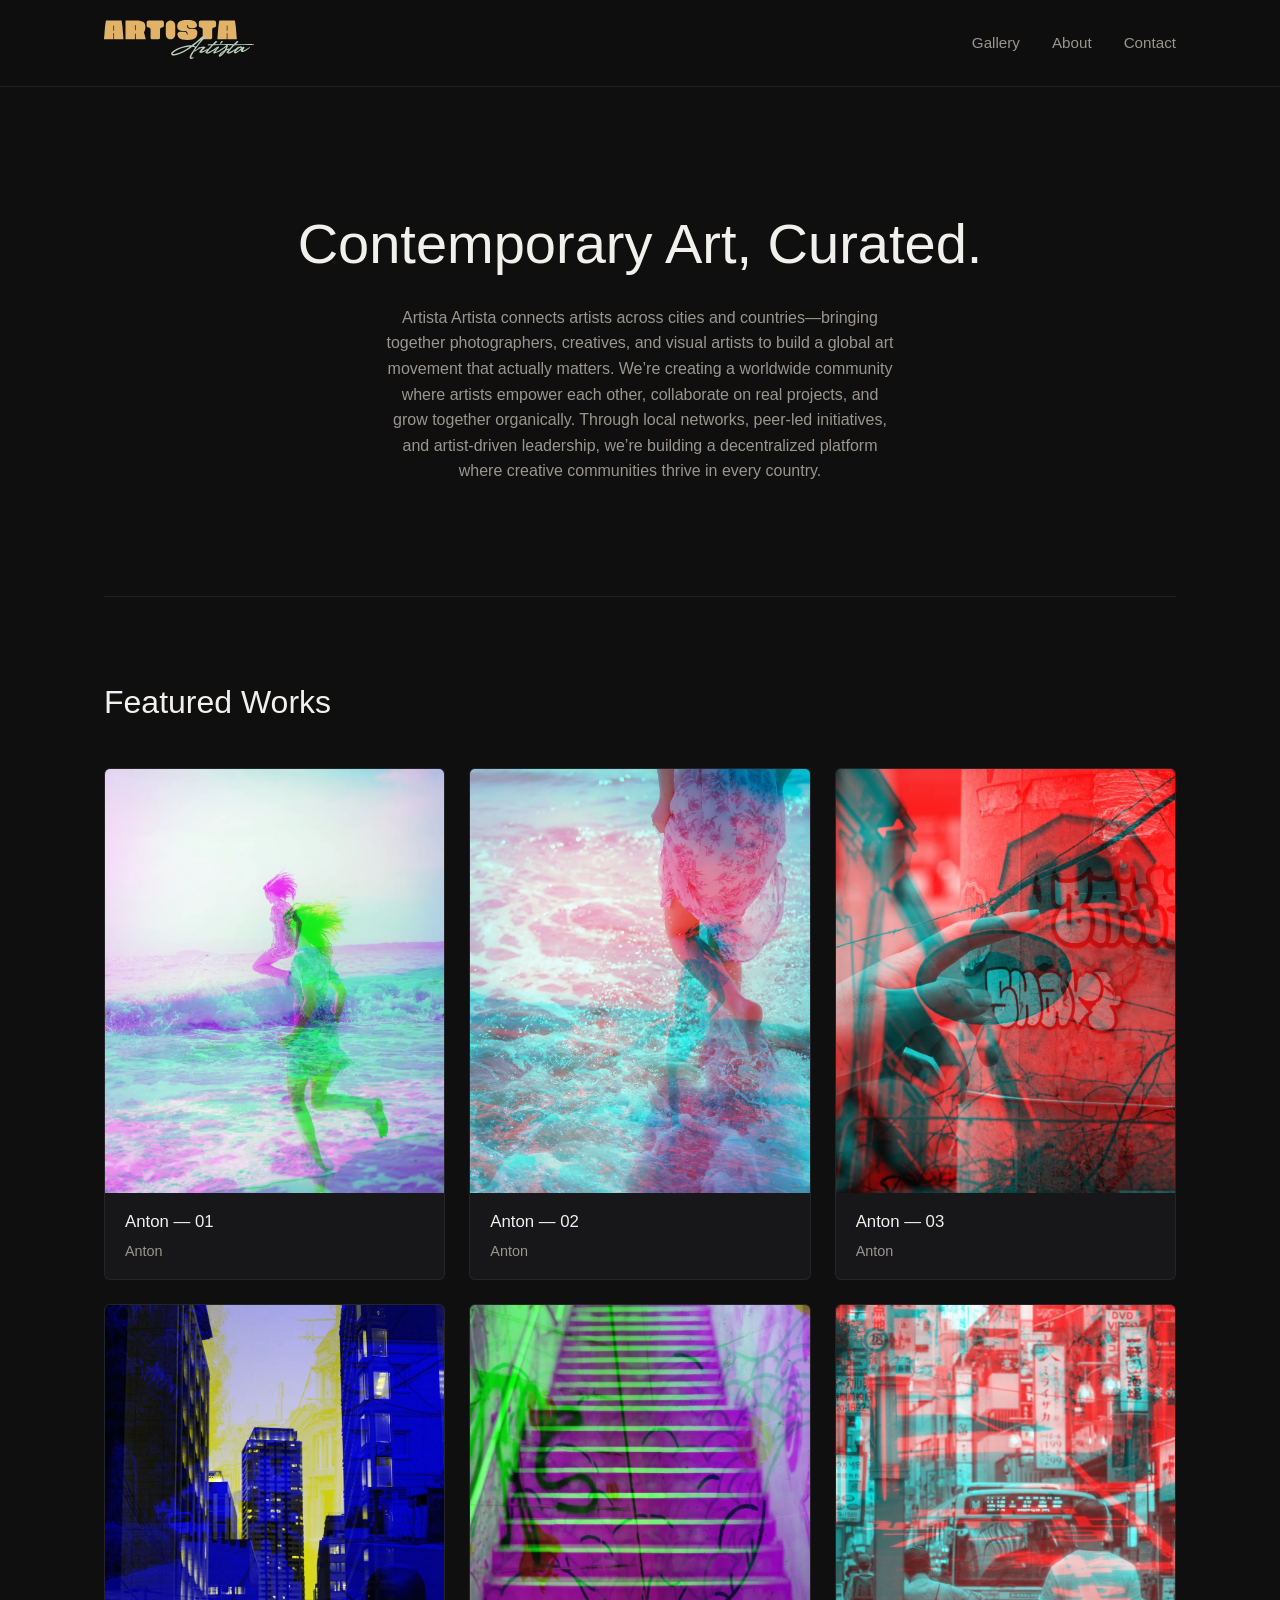
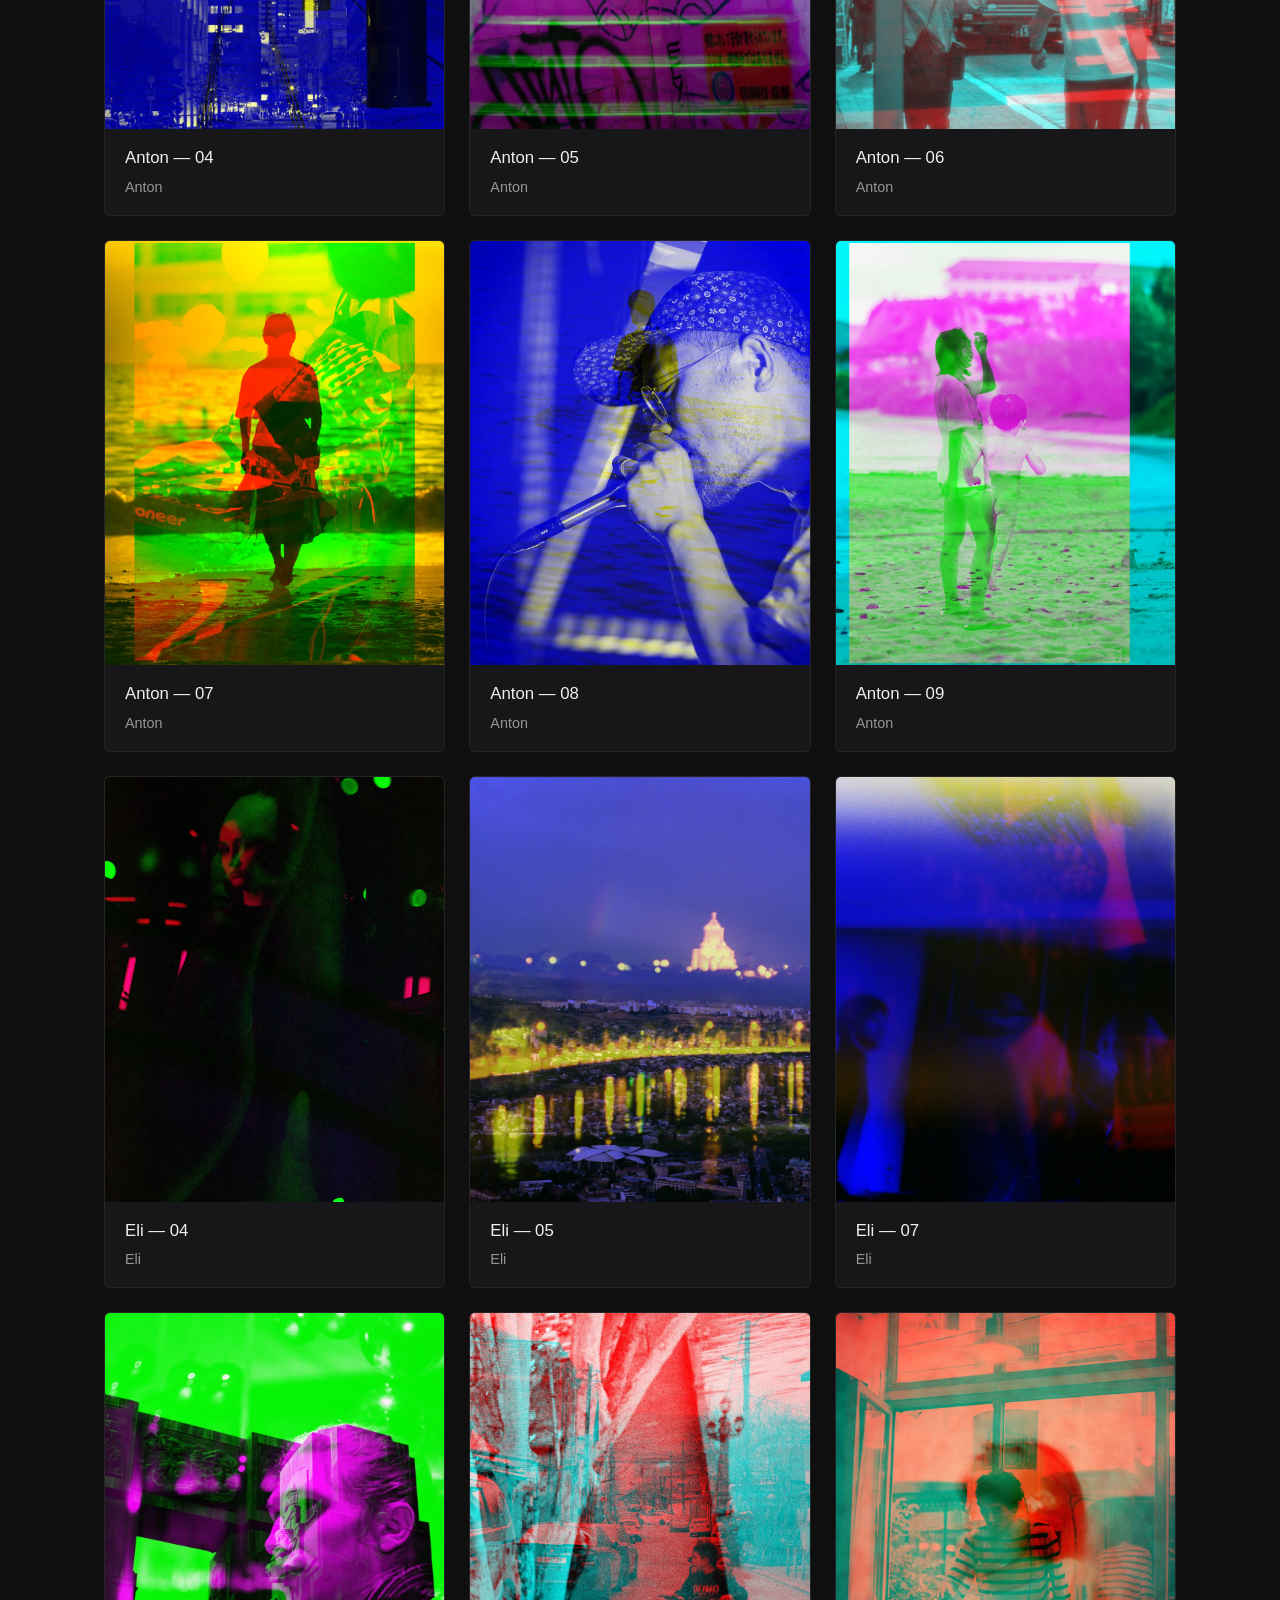
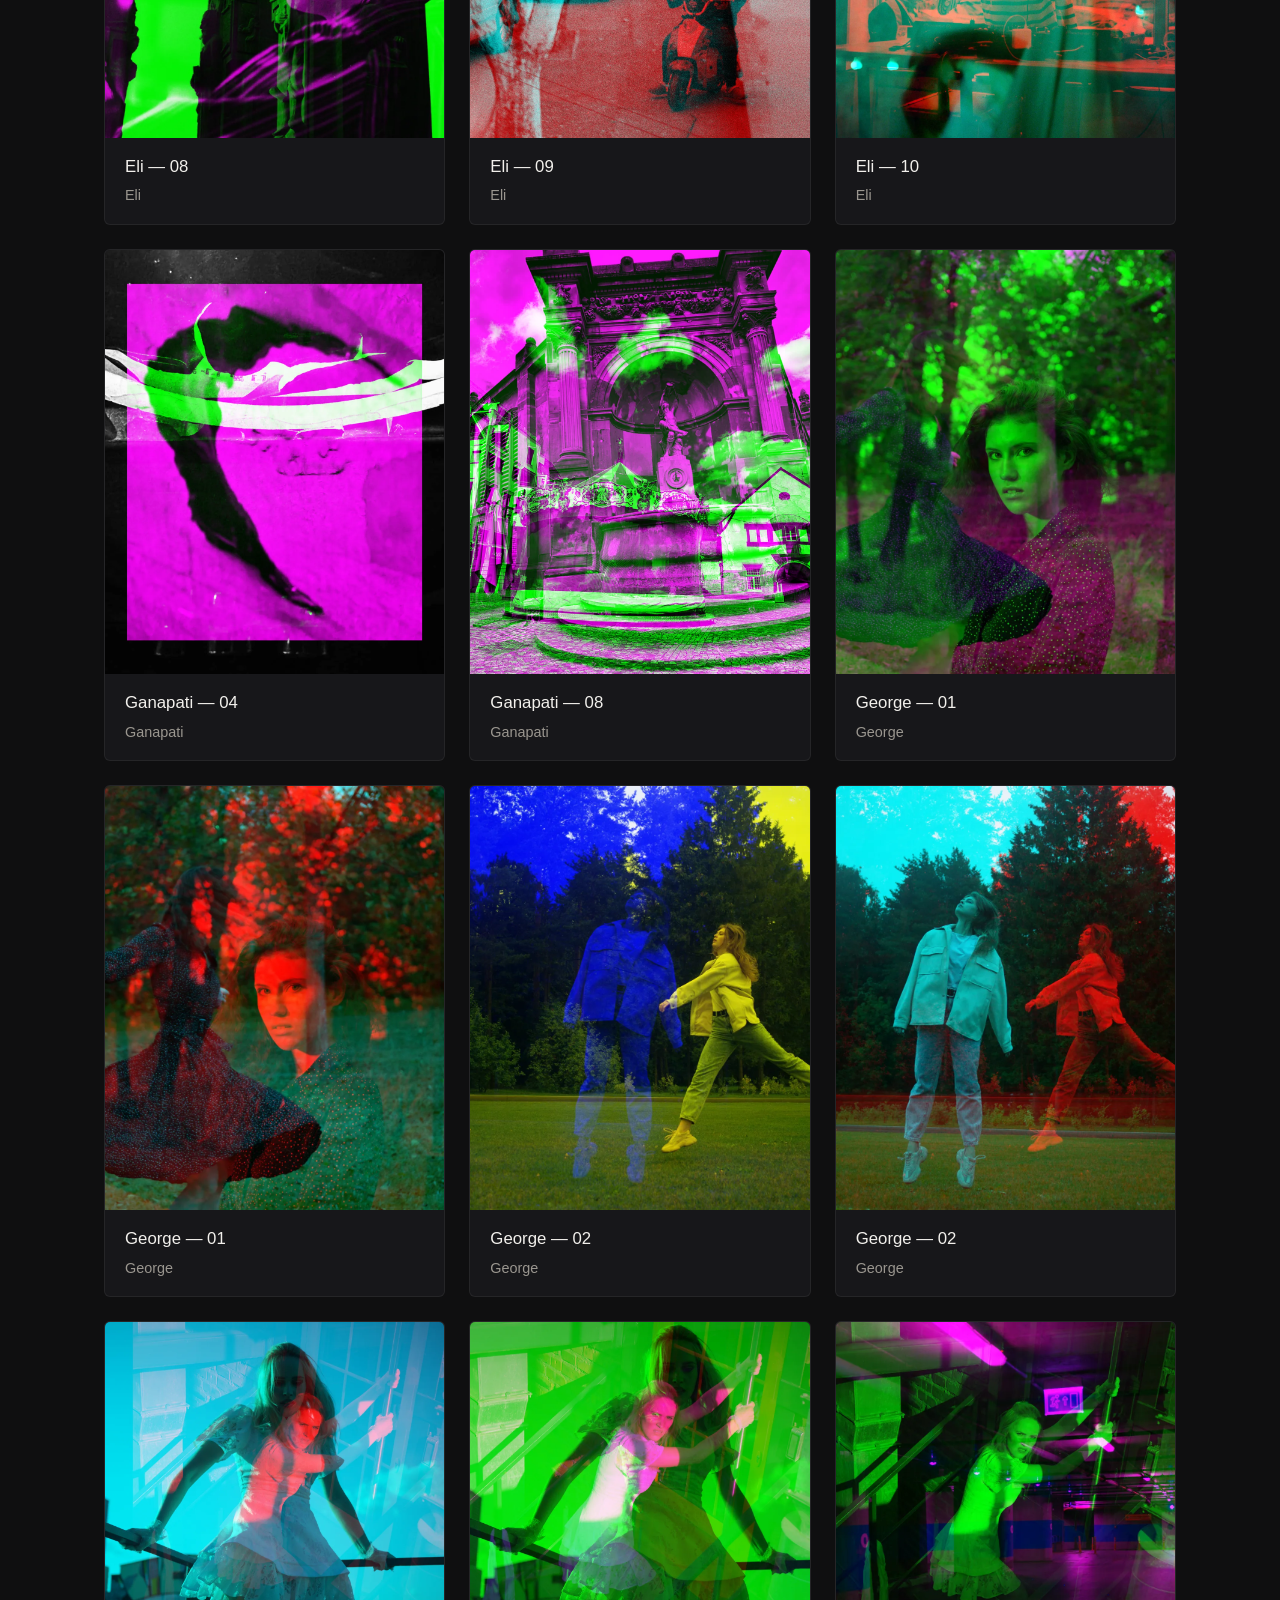
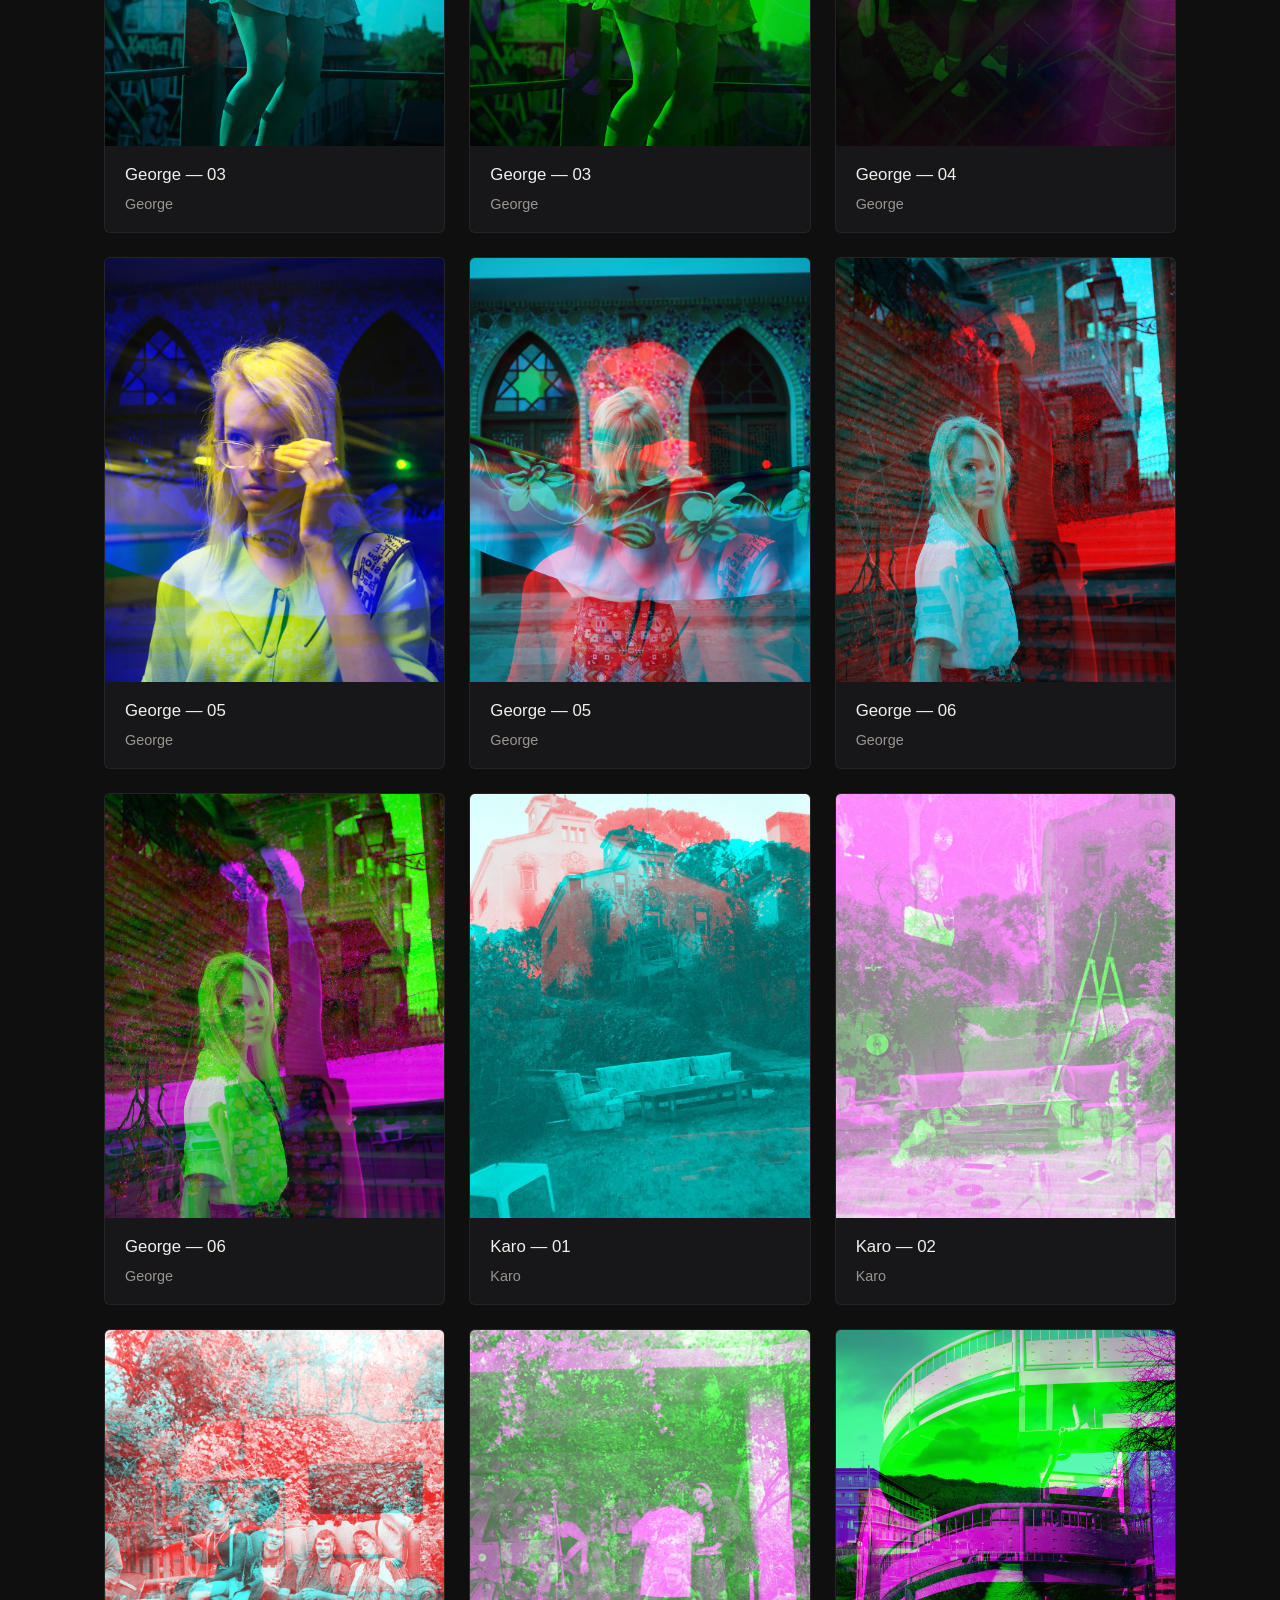
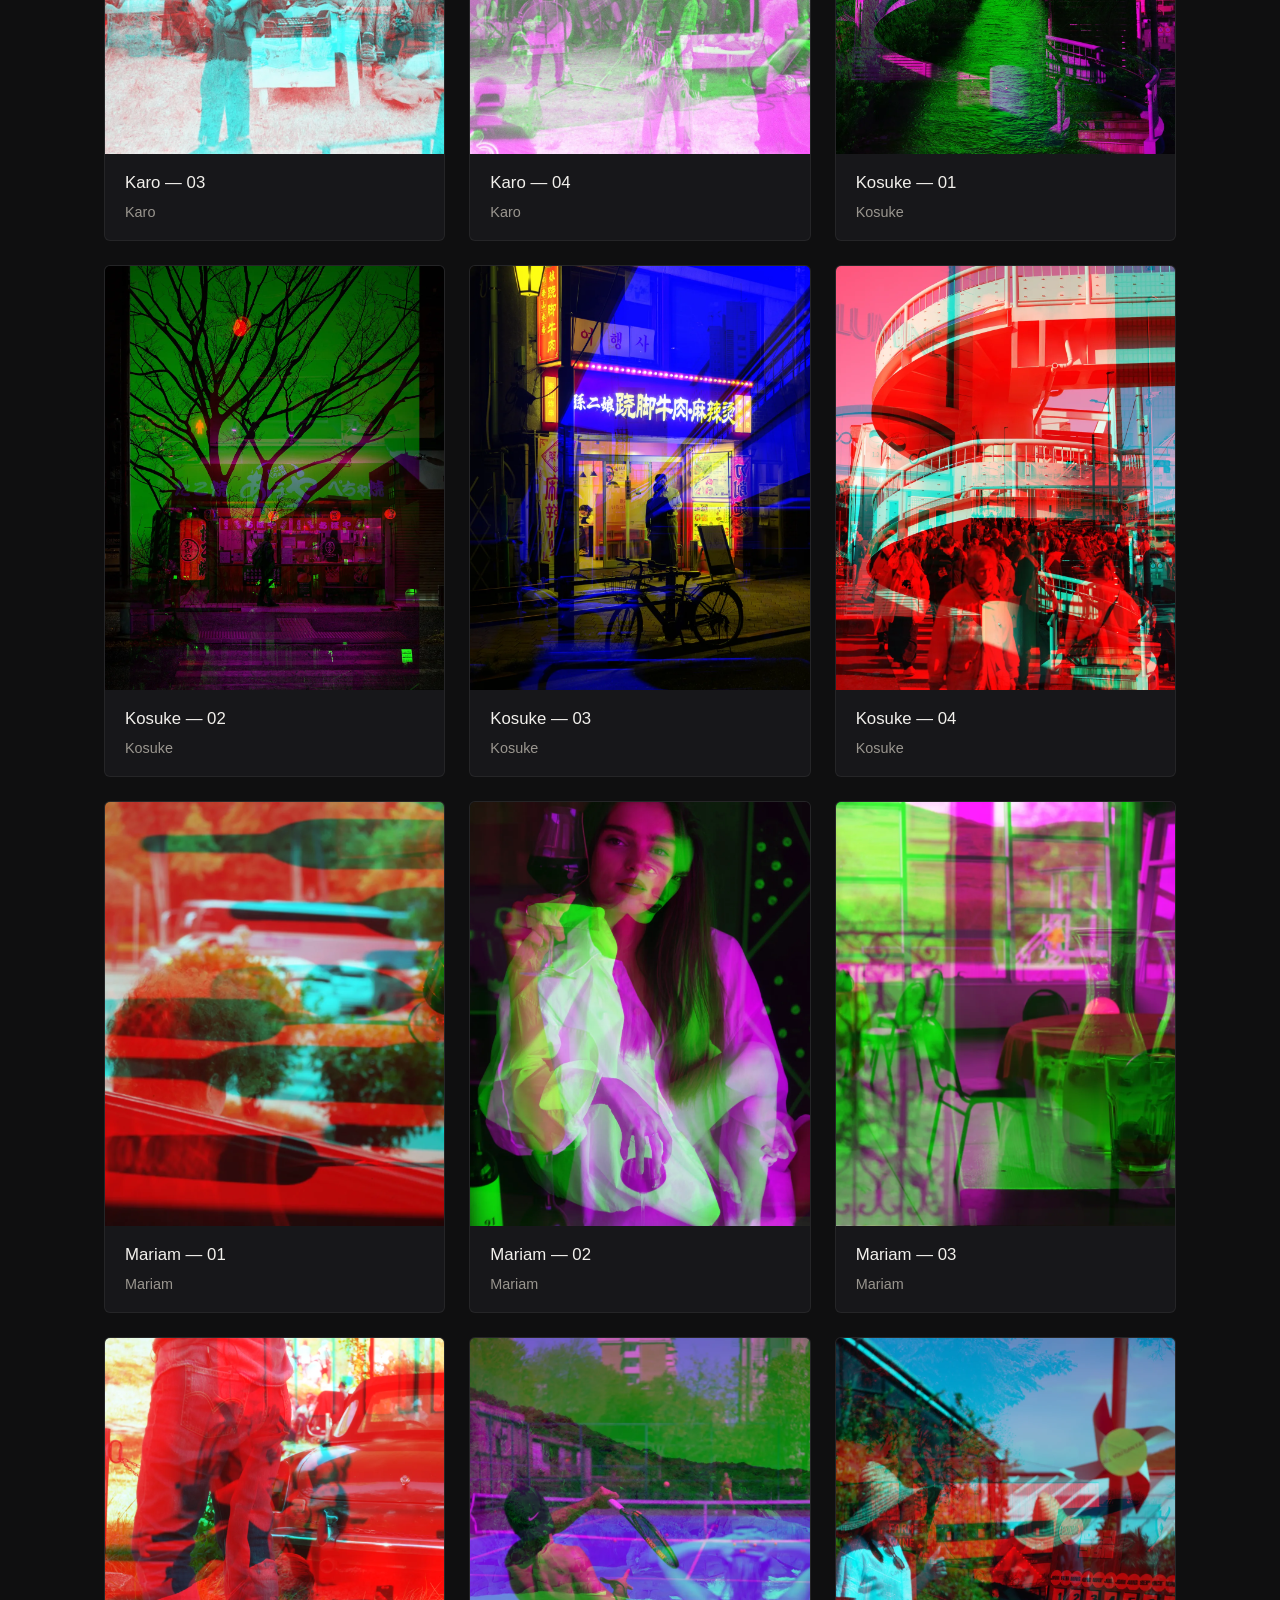
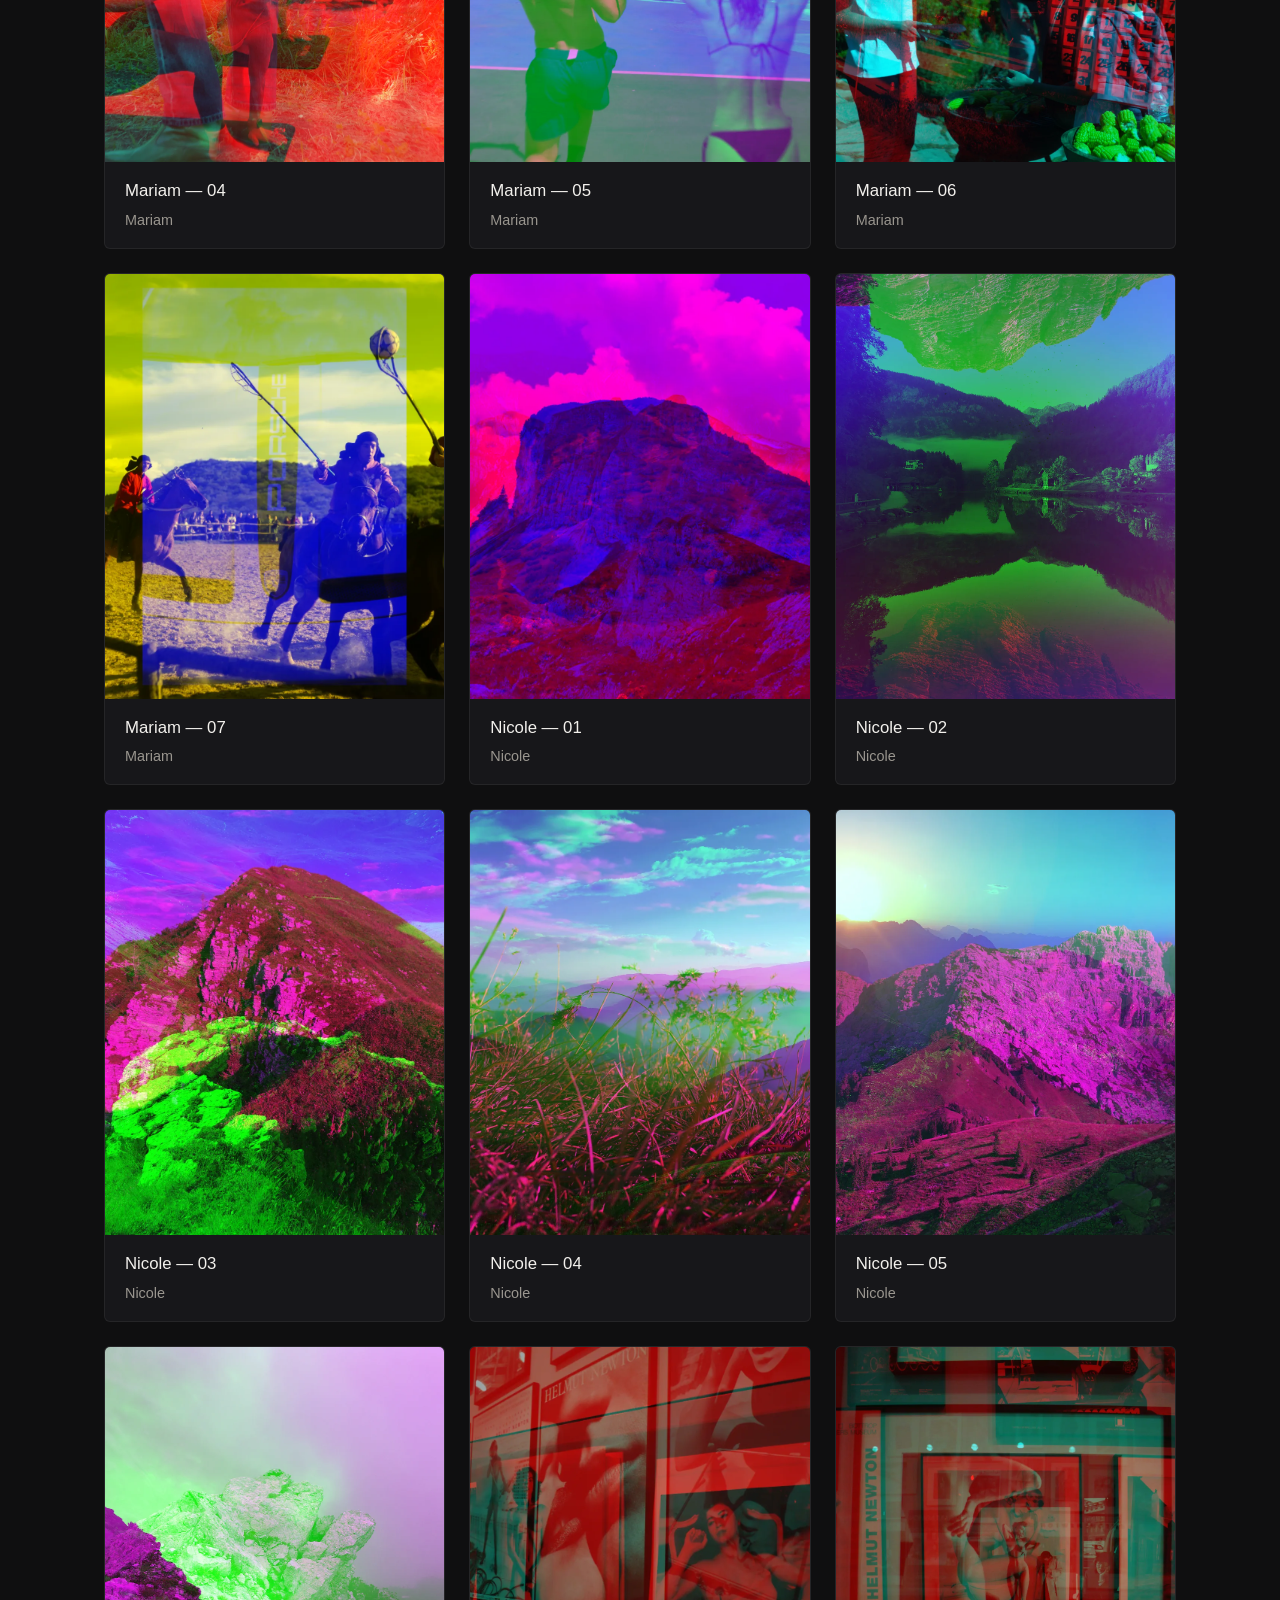
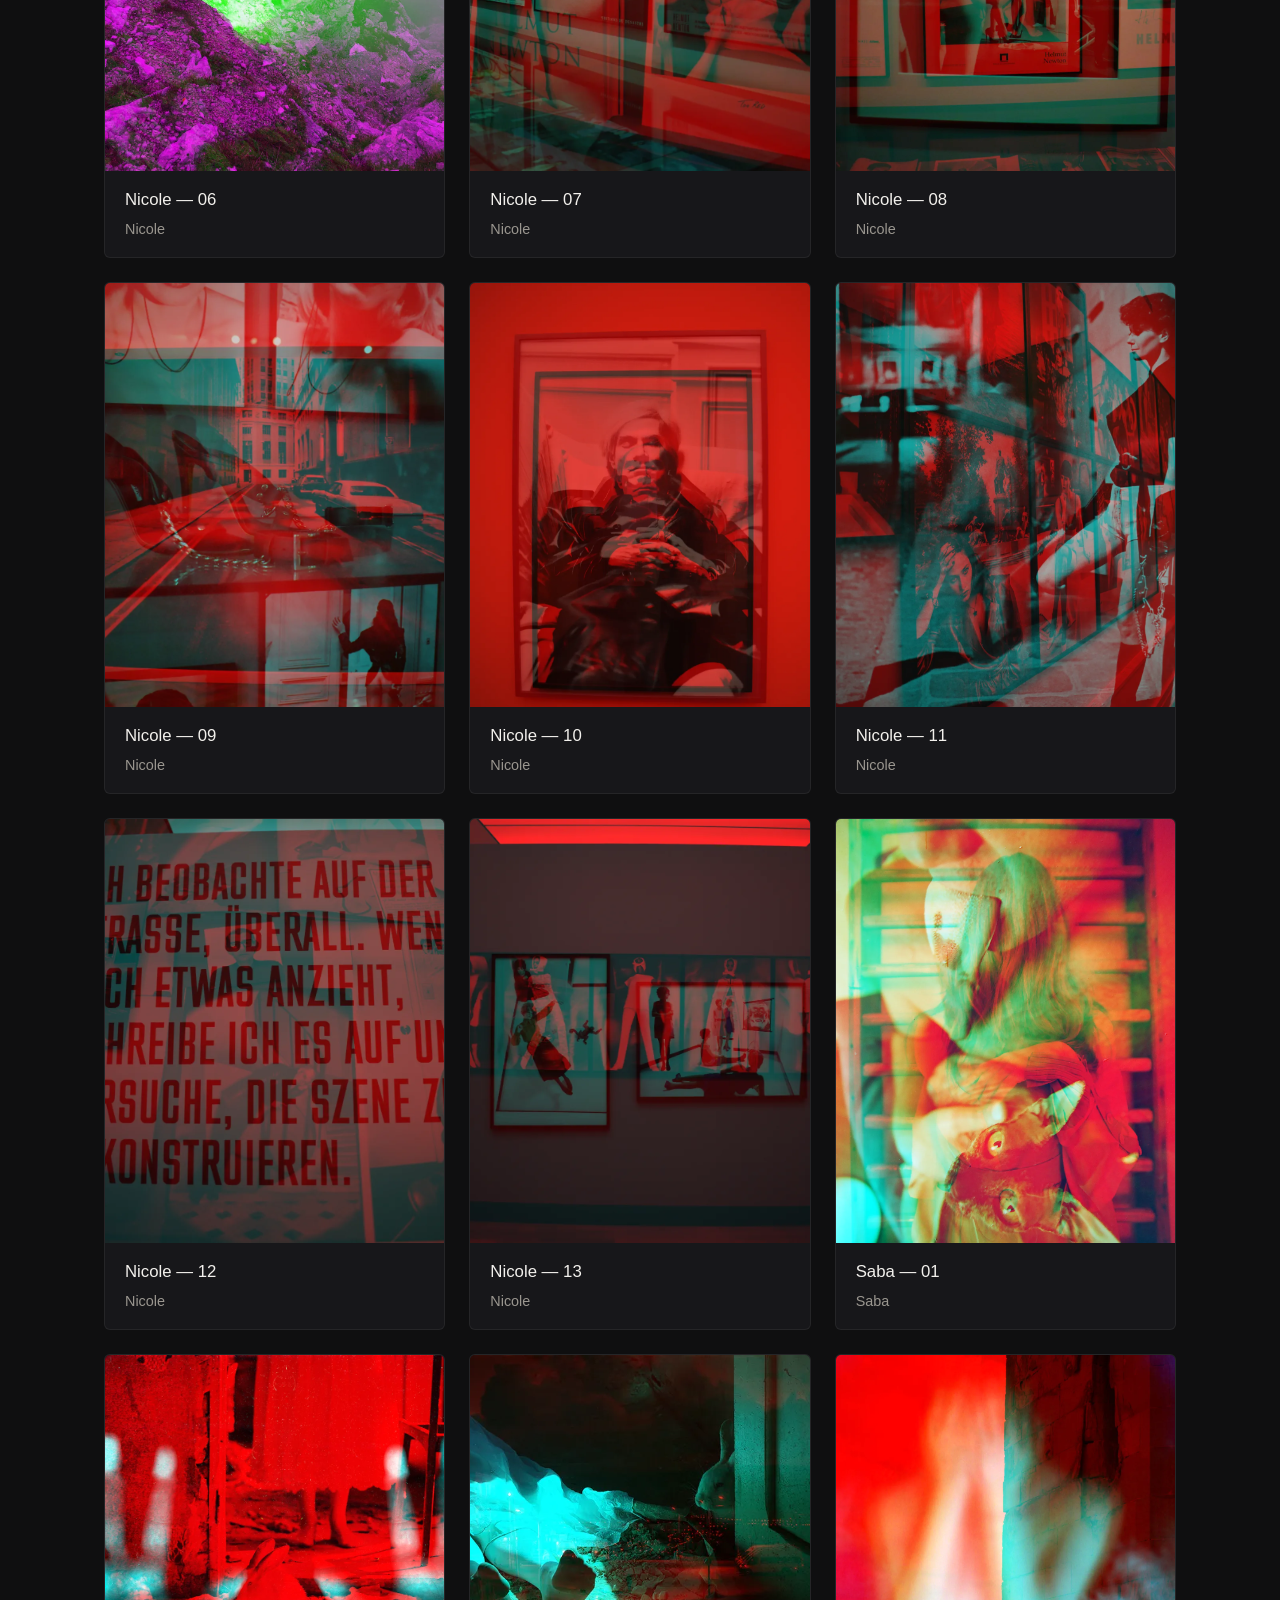
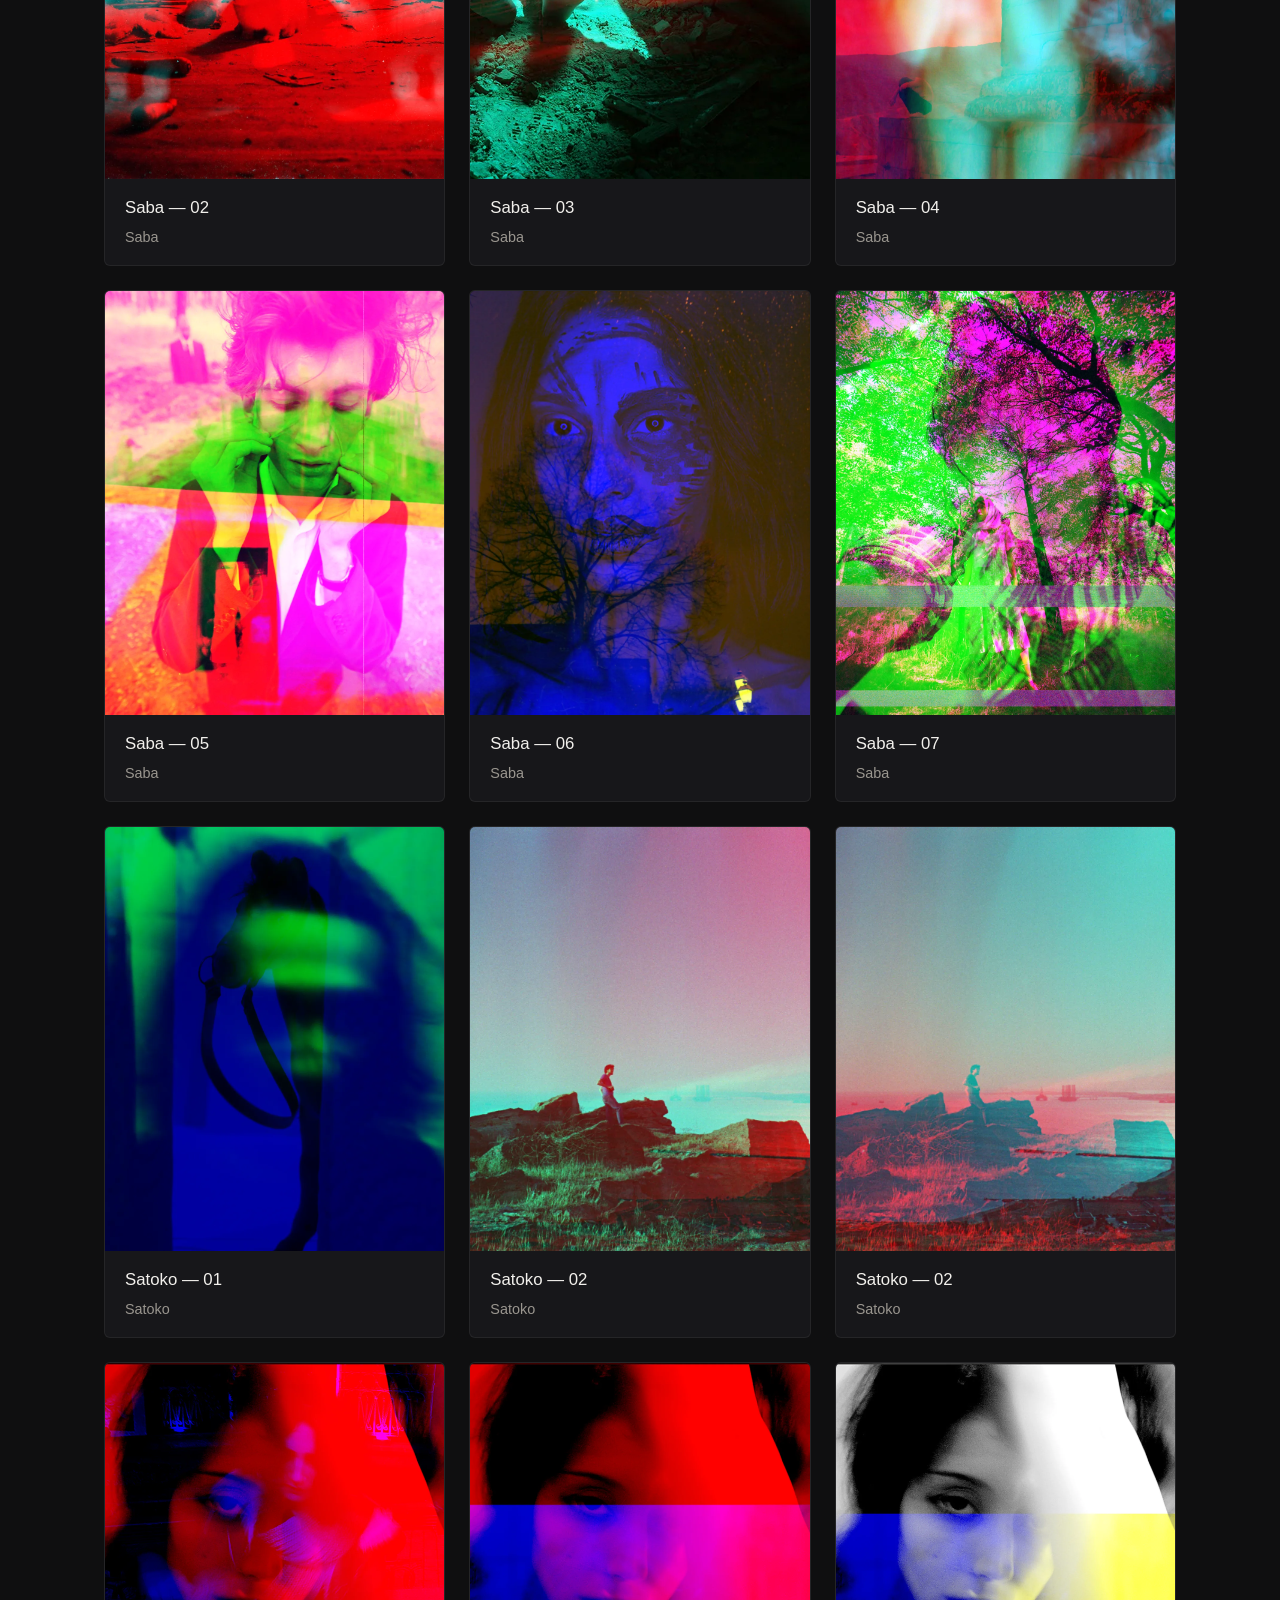
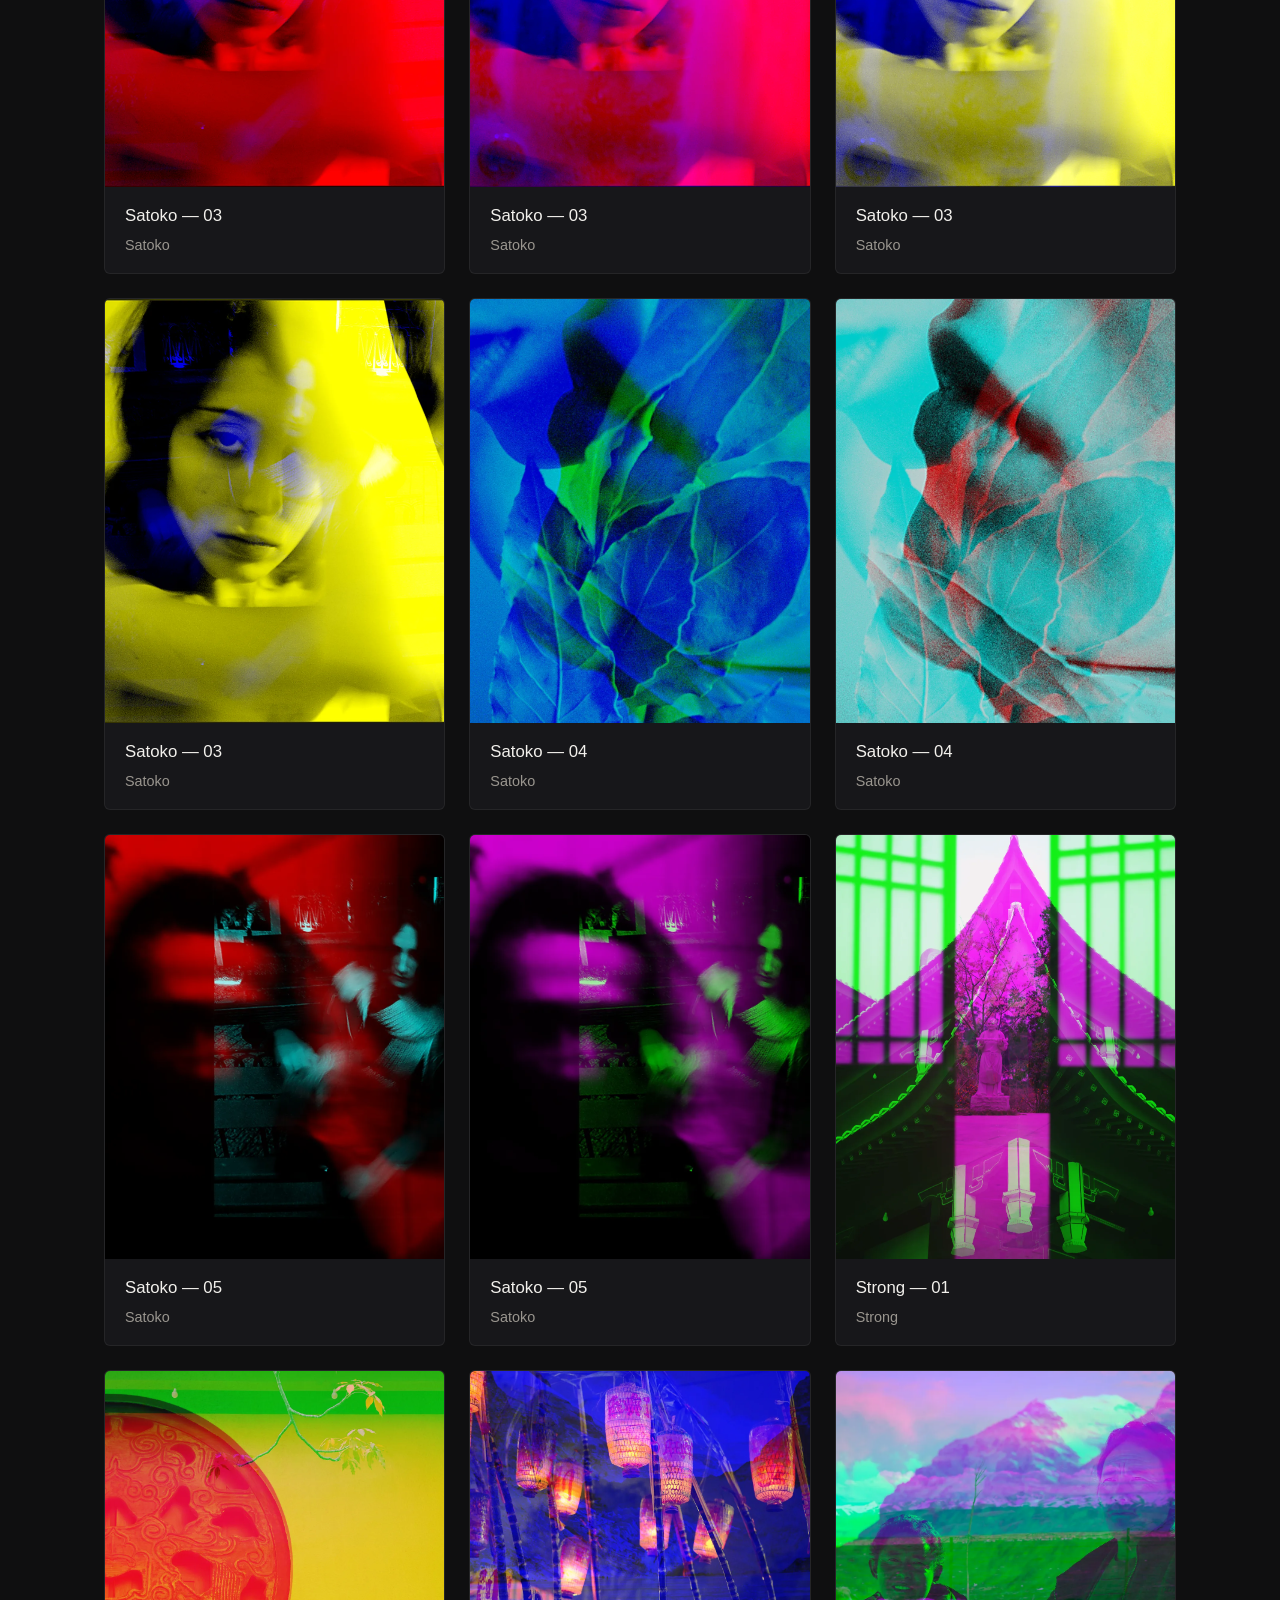
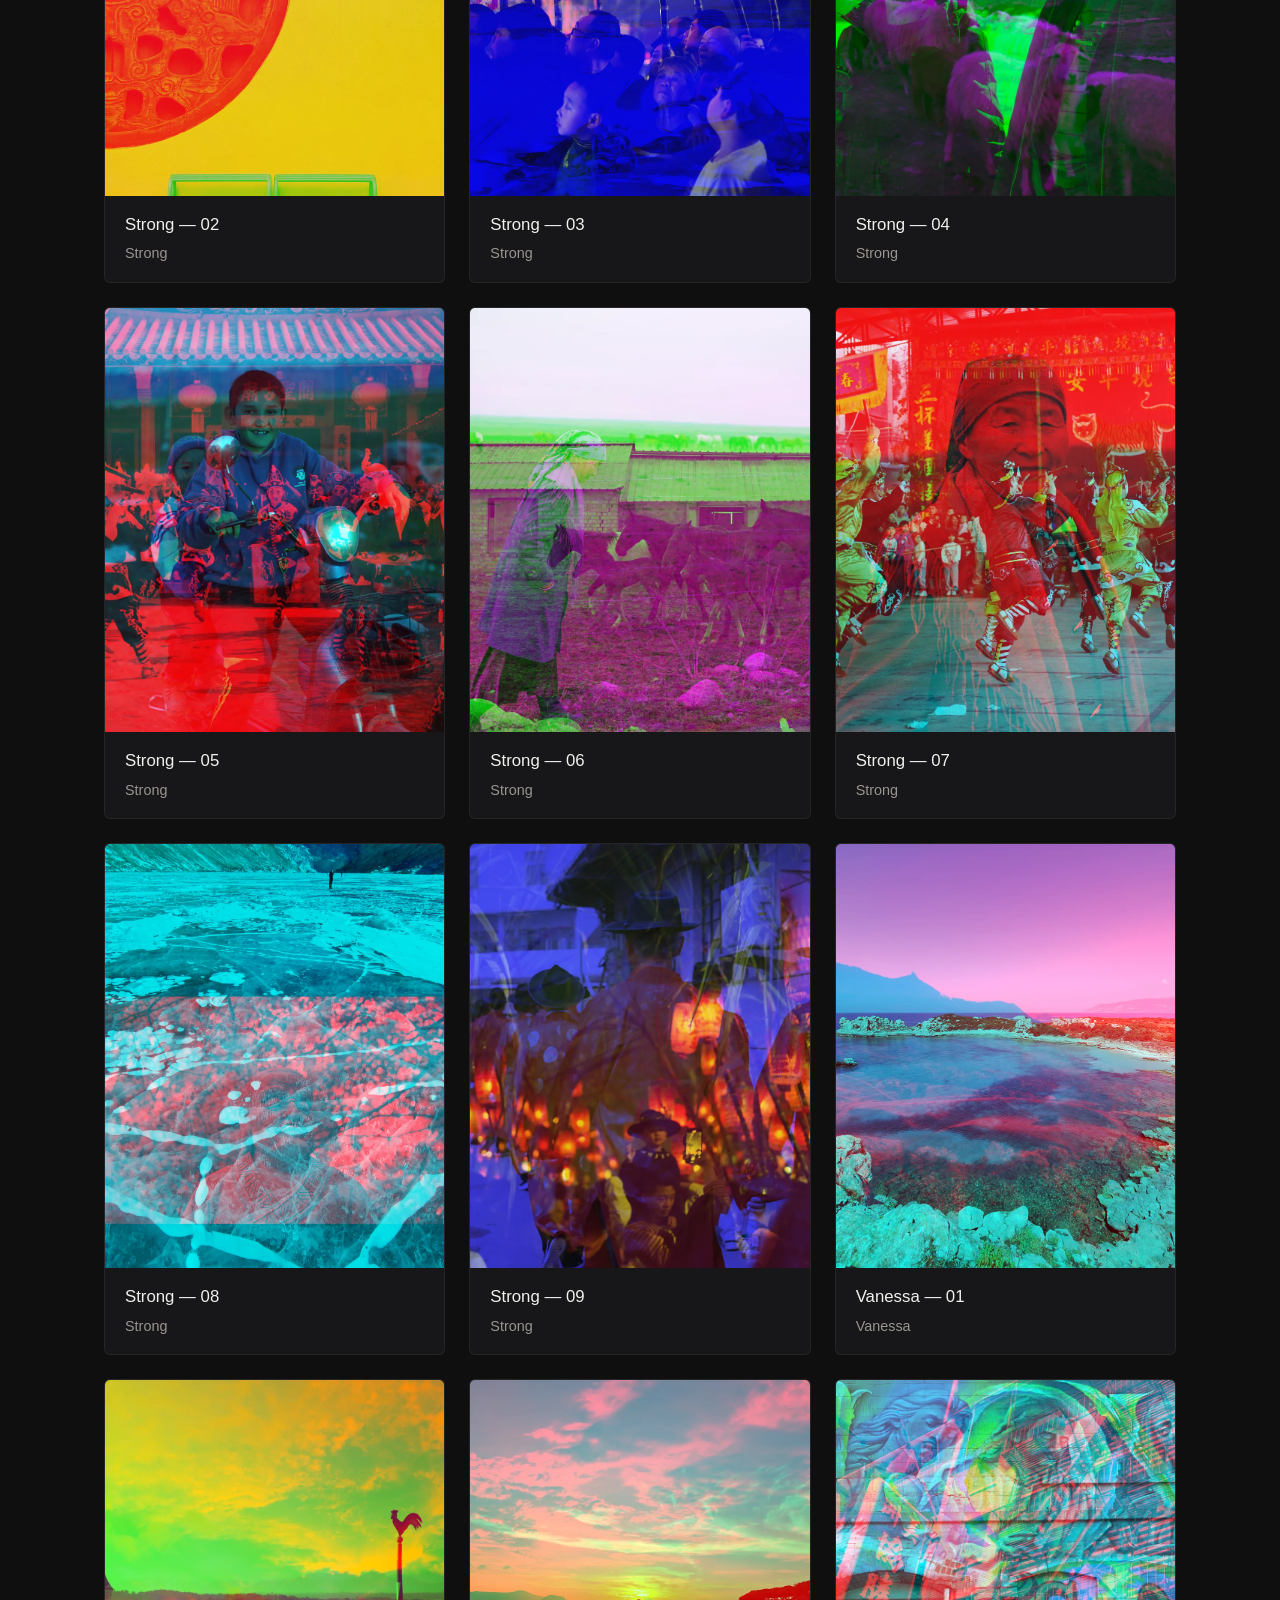
==== commit cfd05090: "Logo Update using image" ====
--- a/index.html
+++ b/index.html
@@ -13,37 +13,8 @@
   <nav class="nav">
 <div>
   <a href="index.html" class="logo" style="display: inline-block; line-height: 0;">
-    <!-- Added fixed width/height and styling to ensure visibility -->
-    <svg id="Ebene_2" data-name="Ebene 2" xmlns="http://www.w3.org/2000/svg" viewBox="0 0 943.94 242.48" style="width: 100%; max-width: 1 50px; height: auto; display: block;">
-      <defs>
-        <style>
-          .cls-1 { fill: #e1b369; }
-          .cls-2 { fill: #bacebb; }
-        </style>
-      </defs>
-      <g id="Ebene_1-2" data-name="Ebene 1">
-        <g>
-          <g>
-            <path class ="cls-1" d="M59.34,82.32v36.12c0,1.09-.89,1.98-1.98,1.98H1.98c-1.16,0-2.07-.99-1.97-2.15L6.7,39.48s0-.09.02-.13L11.95,5.14c.15-.97.98-1.68,1.96-1.68h94.81c.98,0,1.81.71,1.96,1.68l5.24,34.2s.01.09.02.13l6.69,78.8c.1,1.15-.81,2.15-1.97,2.15h-55.38c-1.09,0-1.98-.89-1.98-1.98v-36.12c0-1.09-.89-1.98-1.98-1.98h0c-1.09,0-1.98.89-1.98,1.98ZM63.29,65.47v-28.9c0-1.09-.89-1.98-1.98-1.98h0c-1.09,0-1.98.89-1.98,1.98v28.9c0,1.09.89,1.98,1.98,1.98h0c1.09,0,1.98-.89,1.98-1.98Z"/>
-            <path class="cls-1" d="M196.8,84.3h0c-1.16,0-2.1.94-2.1,2.1v31.92c0,1.16-.94,2.1-2.1,2.1h-55.32c-1.16,0-2.1-.94-2.1-2.1V5.56c0-1.16.94-2.1,2.1-2.1h64.81c22.59,0,37.95,3.24,46.1,9.72,8.14,6.48,12.21,15.85,12.21,28.12,0,16.15-2.8,26.9-8.41,32.25-.54.52-.74,1.3-.55,2.02l11.18,42.22c.35,1.33-.65,2.64-2.03,2.64h-58.54c-1.13,0-2.06-.9-2.1-2.03l-1.07-32.06c-.04-1.13-.97-2.03-2.1-2.03ZM196.94,31.5c-1.15,0-1.78.63-1.89,1.89-.12,1.26-.17,6.19-.17,14.79s.06,13.39.17,14.71c.11,1.32.75,1.98,1.89,1.98s1.78-.66,1.89-1.98c.11-1.32.17-6.22.17-14.71s-.06-13.53-.17-14.79c-.12-1.26-.75-1.89-1.89-1.89Z"/>
-            <path class="cls-1" d="M377.02,15.67v18.58c0,6.74-5.47,12.21-12.21,12.21h0c-6.74,0-12.21,5.47-12.21,12.21v49.54c0,6.74-5.47,12.21-12.21,12.21h-35.26c-6.74,0-12.21-5.47-12.21-12.21v-49.54c0-6.74-5.47-12.21-12.21-12.21h0c-6.74,0-12.21-5.47-12.21-12.21V15.67c0-6.74,5.47-12.21,12.21-12.21h84.11c6.74,0,12.21,5.47,12.21,12.21Z"/>
-            <path class="cls-1" d="M418.64,3.46h0c16.43,0,29.76,13.32,29.76,29.76v57.45c0,16.43-13.32,29.76-29.76,29.76h0c-16.43,0-29.76-13.32-29.76-29.76v-57.45c0-16.43,13.32-29.76,29.76-29.76Z"/>
-            <path class="cls-1" d="M587.55,79.31c0,14.22-4.07,25.2-12.21,32.94-8.14,7.74-25.23,11.61-51.26,11.61s-43.43-3.87-51.51-11.61c-4.93-4.72-8.29-11.48-10.09-20.27-2.04-10,5.55-19.37,15.75-19.37h27.8c8.74,0,15.9,6.99,16.08,15.73.02,1.14.05,1.86.09,2.16.11,1.26.74,1.89,1.89,1.89s1.78-.63,1.89-1.89c0-.55.01-2.55.04-5.99.07-8.86-7.04-16.11-15.89-16.21l-13.39-.16c-23.97-.34-36.01-9.69-36.12-28.04,0-11.46,4.07-21.01,12.21-28.64C480.96,3.84,498.05.02,524.08.02c25.22-.34,42.11,3.35,50.65,11.09,4.83,4.38,8.26,10.35,10.29,17.9,2.73,10.2-4.88,20.23-15.44,20.29l-27.44.15c-8.9.05-16.16-7.15-16.17-16.05,0-.01,0-.02,0-.03-.12-1.26-.75-1.89-1.89-1.89s-1.78.63-1.89,1.89c-.05.41-.08,1.75-.11,4.01-.11,8.96,7.12,16.29,16.08,16.29h21.7c18.35,0,27.58,8.54,27.69,25.63Z"/>
-            <path class="cls-1" d="M705.19,15.67v18.58c0,6.74-5.47,12.21-12.21,12.21h0c-6.74,0-12.21,5.47-12.21,12.21v49.54c0,6.74-5.47,12.21-12.21,12.21h-35.26c-6.74,0-12.21-5.47-12.21-12.21v-49.54c0-6.74-5.47-12.21-12.21-12.21h0c-6.74,0-12.21-5.47-12.21-12.21V15.67c0-6.74,5.47-12.21,12.21-12.21h84.11c6.74,0,12.21,5.47,12.21,12.21Z"/>
-            <path class="cls-1" d="M772.62,82.32v36.12c0,1.09-.89,1.98-1.98,1.98h-55.38c-1.16,0-2.07-.99-1.97-2.15l6.69-78.8s0-.09.02-.13l5.24-34.2c.15-.97.98-1.68,1.96-1.68h94.82c.98,0,1.81.71,1.96,1.68l5.24,34.2s.01.09.02.13l6.69,78.8c.1,1.15-.81,2.15-1.97,2.15h-55.38c-1.09,0-1.98-.89-1.98-1.98v-36.12c0-1.09-.89-1.98-1.98-1.98h0c-1.09,0-1.98.89-1.98,1.98ZM776.57,65.47v-28.9c0-1.09-.89-1.98-1.98-1.98h0c-1.09,0-1.98.89-1.98,1.98v28.9c0,1.09.89,1.98,1.98,1.98h0c1.09,0,1.98-.89,1.98-1.98Z"/>
-          </g>
-          <g>
-            <path class="cls-2" d="M638.12,108.48c-3.37,2.89-7.19,6.55-11.45,10.97-4.26,4.42-8.72,9.28-13.38,14.58-4.66,5.3-9.48,11.01-14.46,17.11-4.98,6.11-9.72,12.37-14.22,18.8-4.02,5.78-7.99,11.49-11.93,17.11-3.94,5.63-7.51,11.01-10.72,16.15-3.21,5.14-5.99,10.12-8.31,14.94-2.33,4.82-3.9,9.24-4.7,13.25-.32.96-.04,1.6.84,1.93.88.32,1.97.32,3.25,0,1.28-.16,2.73-.44,4.34-.84,1.6-.4,3.45-.93,5.54-1.57,1.12-.32,1.81-.32,2.05,0,.24.32.36.8.36,1.45-.32,1.45-1.05,2.73-2.17,3.86-.32.16-1.05.6-2.17,1.33-1.13.72-2.45,1.45-3.98,2.17-1.53.72-3.13,1.36-4.82,1.93-1.69.56-3.17.84-4.46.84-3.54-.16-6.03-1.73-7.47-4.7-1.45-2.97-1.61-6.31-.48-10,.64-2.57,1.53-5.18,2.65-7.83,1.12-2.65,2.65-5.71,4.58-9.16,1.93-3.46,4.38-7.43,7.35-11.93,2.97-4.5,6.71-9.8,11.21-15.91l7.47-9.88c-2.25-1.93-4.9-3.41-7.95-4.46-3.05-1.04-6.51-1.81-10.36-2.29-5.14,3.7-10.81,7.63-16.99,11.81-6.19,4.18-12.41,8.19-18.68,12.05s-12.45,7.39-18.56,10.6c-6.11,3.22-11.73,5.62-16.87,7.23-5.78,1.93-11.65,3.86-17.59,5.78-5.94,1.93-11.57,3.53-16.87,4.82-5.14,1.12-9.72,1.65-13.74,1.57-4.01-.08-7.15-1.17-9.4-3.25-2.09-2.09-3.17-4.66-3.25-7.71-.08-3.05,1-5.7,3.25-7.95,8.52-8.51,18.2-15.42,29.04-20.73,10.84-5.3,23.41-10.04,37.72-14.22,11.41-3.37,21.97-5.82,31.69-7.35,9.72-1.52,18.59-2.05,26.63-1.57,6.75-4.82,13.01-9.52,18.8-14.1,5.79-4.58,11.73-9.52,17.83-14.82,4.98-4.34,9.6-8.35,13.86-12.05,4.26-3.69,8.23-7.15,11.93-10.36,2.09-1.77,3.86-3.01,5.3-3.74,1.45-.72,2.81-1.24,4.1-1.57,1.28-.16,2.69-.16,4.22,0,1.53.16,2.93.24,4.22.24,2.41.16,4.13.56,5.18,1.21,1.04.64,1.72,1.41,2.05,2.29.32.88.36,1.69.12,2.41-.24.72-.45,1.25-.6,1.57ZM539.79,165.84c-6.11.32-12.05.93-17.83,1.81-5.78.88-11.25,1.97-16.39,3.25-12.86,2.89-25.35,6.95-37.48,12.17-12.13,5.22-23.26,12.41-33.38,21.57-1.77,1.77-2.49,3.45-2.17,5.06.32,1.6,2.09,2.33,5.3,2.17,1.61,0,3.49-.16,5.66-.48,2.17-.32,4.82-.84,7.95-1.57s6.79-1.73,10.97-3.01c4.18-1.29,9.16-3.05,14.94-5.3,12.53-4.82,23.98-10.44,34.34-16.87,10.36-6.42,19.72-12.69,28.08-18.8ZM576.66,149.94c-.81.64-1.85,1.45-3.13,2.41-2.25,1.77-5.38,4.18-9.4,7.23,5.62,1.61,10.36,3.78,14.22,6.51,4.01-5.3,8.07-10.64,12.17-16.03,4.1-5.38,7.75-10.16,10.97-14.34,3.86-4.98,7.47-9.72,10.84-14.22l-35.67,28.44Z"/>
-            <path class="cls-2" d="M656.91,179.58c0,.96-.48,1.93-1.45,2.89-.96.96-1.85,1.69-2.65,2.17-1.93,1.29-4.7,3.05-8.31,5.3-3.62,2.25-7.43,4.46-11.45,6.63-4.02,2.17-7.87,4.06-11.57,5.66-3.7,1.61-6.67,2.41-8.92,2.41-.81,0-1.93-.08-3.37-.24s-2.85-.48-4.22-.96c-1.37-.48-2.53-1.08-3.49-1.81-.96-.72-1.45-1.72-1.45-3.01s.84-3.09,2.53-5.42c1.69-2.33,3.7-4.74,6.03-7.23,2.33-2.49,4.58-4.86,6.75-7.11,2.17-2.25,3.74-3.86,4.7-4.82-.96.16-2.33.36-4.1.6-1.77.24-3.61.57-5.54.96-1.93.4-3.74.81-5.42,1.2-1.69.4-2.85.84-3.49,1.33-1.29.96-3.54,2.45-6.75,4.46-3.22,2.01-6.55,4.02-10,6.03-3.46,2.01-6.79,3.82-10,5.42-3.21,1.61-5.46,2.41-6.75,2.41-.96,0-1.81-.28-2.53-.84-.72-.56-1.08-1.41-1.08-2.53,0-1.28.64-2.17,1.93-2.65,2.09-1.12,4.1-2.09,6.02-2.89,1.93-.8,3.94-1.84,6.02-3.13,2.89-1.6,5.74-3.21,8.56-4.82,2.81-1.6,5.58-3.29,8.31-5.06,0-1.77.56-3.21,1.69-4.34.32-.32,1.93-.76,4.82-1.33,2.89-.56,6.1-1.12,9.64-1.69,3.53-.56,6.87-1.04,10-1.45,3.13-.4,5.18-.6,6.14-.6.64,0,1.57.16,2.77.48,1.21.32,2.37.72,3.5,1.21,1.12.48,2.09,1.08,2.89,1.81.8.72,1.21,1.57,1.21,2.53,0,.64-.6,1.57-1.81,2.77s-2.57,2.49-4.1,3.86c-1.53,1.37-3.01,2.65-4.46,3.86-1.45,1.21-2.41,2.05-2.89,2.53-1.93,1.77-3.78,3.58-5.54,5.42-1.77,1.85-3.29,3.98-4.58,6.39,2.57-.64,5.94-1.89,10.12-3.74,4.18-1.85,8.43-3.81,12.77-5.91,4.34-2.09,8.23-3.93,11.69-5.54,3.45-1.6,5.74-2.41,6.87-2.41.64,0,.96.4.96,1.2Z"/>
-            <path class="cls-2" d="M810.43,150.9c0,1.45-1.61,2.41-4.82,2.89-3.22.48-6.67.88-10.36,1.21-4.18.32-8.07.52-11.69.6-3.61.08-5.9.12-6.87.12-29.24.32-58.56.81-87.97,1.45-4.18,3.7-7.83,7.15-10.97,10.36-3.13,3.22-6.11,6.39-8.92,9.52-2.81,3.13-5.58,6.43-8.31,9.88-2.73,3.46-5.71,7.27-8.92,11.45-.16.16-.28.36-.36.6-.08.24-.2.52-.36.84-.48,1.29-.32,1.93.48,1.93.96,0,2.53-.48,4.7-1.45s4.78-2.25,7.83-3.86c3.05-1.45,6.39-3.13,10-5.06s7.27-3.94,10.96-6.03c3.86-2.09,7.31-4.22,10.36-6.39,3.05-2.17,5.74-4.13,8.07-5.91,2.33-1.77,4.3-3.21,5.9-4.34,1.6-1.12,2.89-1.69,3.86-1.69.8,0,1.69.16,2.65.48.96.32,1.45.81,1.45,1.45,0,.96-.48,1.81-1.45,2.53-.96.72-1.85,1.41-2.65,2.05-2.73,2.09-5.18,4.06-7.35,5.9-2.17,1.85-4.54,3.58-7.11,5.18-6.43,3.7-12.62,7.47-18.56,11.33-5.95,3.86-12.29,7.39-19.04,10.6-3.22,1.77-6.83,2.65-10.84,2.65-1.45,0-2.93-.32-4.46-.96-1.53-.64-2.93-1.45-4.22-2.41-1.29-.96-2.29-1.93-3.01-2.89-.72-.96-1-1.85-.84-2.65.16-.8.48-1.48.96-2.05.48-.56.96-1.24,1.45-2.05,3.05-4.01,6.34-7.79,9.88-11.33s7.07-7.15,10.6-10.85c2.09-1.93,3.62-3.49,4.58-4.7.96-1.21,1.89-2.29,2.77-3.25.88-.96,1.89-2.09,3.01-3.37,1.12-1.28,2.81-3.05,5.06-5.3-3.7,0-6.95.12-9.76.36-2.81.24-5.58.36-8.31.36-1.29,0-2.49-.24-3.62-.72-1.13-.48-1.69-1.21-1.69-2.17,0-1.77.64-2.89,1.93-3.37,1.28-.48,2.97-.72,5.06-.72l23.14-.24,7.95-7.95c3.21-3.21,5.86-5.94,7.95-8.19.96-.96,1.93-1.81,2.89-2.53.96-.72,2.17-1.08,3.61-1.08s3.01.28,4.7.84c1.69.56,2.53,1.49,2.53,2.77,0,.64-.48,1.57-1.45,2.77-.96,1.21-2.25,2.45-3.86,3.74-1.29,1.29-3.17,2.89-5.66,4.82-2.49,1.93-4.38,3.46-5.66,4.58,18.8-.16,37.07-.36,54.83-.6,17.75-.24,35.55-.36,53.38-.36h1.45c.8,0,1.61.08,2.41.24h.96c1.12,0,1.69.32,1.69.96Z"/>
-            <path class="cls-2" d="M743.19,177.65c.96-.48,2.01-.76,3.13-.84,1.12-.08,1.93.16,2.41.72.48.56.28,1.49-.6,2.77-.88,1.29-2.85,2.89-5.9,4.82-4.02,2.57-7.63,4.86-10.84,6.87-3.22,2.01-6.39,3.9-9.52,5.66-3.13,1.77-6.43,3.42-9.88,4.94-3.46,1.53-7.59,3.01,12.41,4.46-2.73.8-5.06,1.16-6.99,1.08-1.93-.08-3.21-.44-3.86-1.08-1.29-.96-1.72-2.41-1.33-4.34.4-1.93,1.16-3.53,2.29-4.82,1.6-1.93,3.09-3.81,4.46-5.66,1.36-1.85,2.81-3.74,4.34-5.66,1.53-1.93,3.21-3.98,5.06-6.15,1.84-2.17,4.06-4.7,6.63-7.59.8-1.12,1.77-2.37,2.89-3.74,1.12-1.36,1.93-2.37,2.41-3.01.96-.8,2.25-1.08,3.86-.84,1.6.24,2.89,1,3.86,2.29,1.77,2.89,1.36,5.22-1.21,6.99-.81.64-1.53,1.17-2.17,1.57-.64.4-1.29.93-1.93,1.57-1.77,1.93-3.54,3.98-5.3,6.15-1.77,2.17-3.46,4.3-5.06,6.39-1.61,2.09-2.97,3.94-4.1,5.54-1.13,1.61-2.01,2.73-2.65,3.37,4.66-1.45,9.08-3.13,13.25-5.06,4.18-1.93,8.07-3.89,11.69-5.91,3.61-2.01,6.87-3.93,9.76-5.78,2.89-1.85,5.46-3.41,7.71-4.7ZM746.56,136.2c-1.45,1.77-2.89,3.46-4.34,5.06-1.45,1.61-2.49,2.73-3.13,3.37-2.41,2.73-4.66,3.7-6.75,2.89-.81-.48-1.45-.92-1.93-1.33-.48-.4-.57-1.08-.24-2.05.64-1.28,1.69-3.13,3.13-5.54.8-1.12,1.57-2.21,2.29-3.25.72-1.04,1.24-1.89,1.57-2.53.8-1.12,1.77-1.93,2.89-2.41,1.12-.48,2.81-.4,5.06.24,1.77.64,2.65,1.45,2.65,2.41s-.4,2.01-1.21,3.13Z"/>
-            <path class="cls-2" d="M790.18,179.58c0,1.13-1.08,2.17-3.25,3.13s-3.74,1.61-4.7,1.93c-2.73.81-5.3,1.73-7.71,2.77-2.41,1.05-4.82,2.13-7.23,3.25-1.13,2.09-3.34,5.22-6.63,9.4-3.29,4.18-6.99,8.39-11.09,12.65-4.1,4.26-8.2,7.95-12.29,11.09-4.1,3.13-7.43,4.7-10,4.7-1.77,0-3.05-.6-3.86-1.81-.81-1.21-1.21-2.45-1.21-3.74,0-3.05,1.45-6.43,4.34-10.12,2.89-3.7,6.34-7.27,10.36-10.72,4.01-3.45,8.15-6.63,12.41-9.52,4.26-2.89,7.83-5.14,10.72-6.75,1.6-3.21,3.17-6.47,4.7-9.76,1.52-3.29,2.85-6.63,3.98-10-2.73,2.41-5.26,4.5-7.59,6.27-2.33,1.77-4.74,3.42-7.23,4.94-2.49,1.53-5.1,3.13-7.83,4.82-2.73,1.69-5.78,3.66-9.16,5.9-3.05,1.77-5.14,2.09-6.27.96-.48-.48-.44-1.33.12-2.53.56-1.21,1.57-2.21,3.01-3.01,3.53-1.93,7.23-4.25,11.09-6.99,3.86-2.73,7.43-5.38,10.72-7.95,3.29-2.57,6.1-4.86,8.43-6.87,2.33-2.01,3.81-3.33,4.46-3.98.8-.64,1.57-1.24,2.29-1.81.72-.56,1.72-.84,3.01-.84,1.77,0,3.21.4,4.34,1.2,1.12.81,1.69,2.01,1.69,3.62,0,1.45-.32,3.13-.96,5.06-.64,1.93-1.41,3.94-2.29,6.02-.88,2.09-1.77,4.14-2.65,6.15-.88,2.01-1.65,3.66-2.29,4.94,2.09-.8,4.74-1.81,7.95-3.01,3.21-1.21,5.86-1.81,7.95-1.81,1.77,0,2.65.81,2.65,2.41ZM753.55,197.9c-3.7,2.57-6.39,4.62-8.07,6.15s-3.17,2.93-4.46,4.22c-2.73,2.73-4.98,5.3-6.75,7.71-1.77,2.41-3.21,4.42-4.34,6.02,2.73-2.41,6.3-5.83,10.72-10.24,4.42-4.42,8.71-9.04,12.89-13.86Z"/>
-            <path class="cls-2" d="M943.94,150.9c0,1.45-1.61,2.41-4.82,2.89-3.22.48-6.67.88-10.36,1.21-4.18.32-8.07.52-11.69.6-3.61.08-5.9.12-6.87.12-29.24.32-58.56.81-87.97,1.45-4.18,3.7-7.83,7.15-10.97,10.36-3.13,3.22-6.11,6.39-8.92,9.52-2.81,3.13-5.58,6.43-8.31,9.88-2.73,3.46-5.71,7.27-8.92,11.45-.16.16-.28.36-.36.6-.08.24-.2.52-.36.84-.48,1.29-.32,1.93.48,1.93.96,0,2.53-.48,4.7-1.45s4.78-2.25,7.83-3.86c3.05-1.45,6.39-3.13,10-5.06s7.27-3.94,10.96-6.03c3.86-2.09,7.31-4.22,10.36-6.39,3.05-2.17,5.74-4.13,8.07-5.91,2.33-1.77,4.3-3.21,5.9-4.34,1.6-1.12,2.89-1.69,3.86-1.69.8,0,1.69.16,2.65.48.96.32,1.45.81,1.45,1.45,0,.96-.48,1.81-1.45,2.53-.96.72-1.85,1.41-2.65,2.05-2.73,2.09-5.18,4.06-7.35,5.9-2.17,1.85-4.54,3.58-7.11,5.18-6.43,3.7-12.62,7.47-18.56,11.33-5.95,3.86-12.29,7.39-19.04,10.6-3.22,1.77-6.83,2.65-10.84,2.65-1.45,0-2.93-.32-4.46-.96-1.53-.64-2.93-1.45-4.22-2.41-1.29-.96-2.29-1.93-3.01-2.89-.72-.96-1-1.85-.84-2.65.16-.8.48-1.48.96-2.05.48-.56.96-1.24,1.45-2.05,3.05-4.01,6.34-7.79,9.88-11.33s7.07-7.15,10.6-10.85c2.09-1.93,3.62-3.49,4.58-4.7.96-1.21,1.89-2.29,2.77-3.25.88-.96,1.89-2.09,3.01-3.37,1.12-1.28,2.81-3.05,5.06-5.3-3.7,0-6.95.12-9.76.36-2.81.24-5.58.36-8.31.36-1.29,0-2.49-.24-3.62-.72-1.13-.48-1.69-1.21-1.69-2.17,0-1.77.64-2.89,1.93-3.37,1.28-.48,2.97-.72,5.06-.72l23.14-.24,7.95-7.95c3.21-3.21,5.86-5.94,7.95-8.19.96-.96,1.93-1.81,2.89-2.53.96-.72,2.17-1.08,3.61-1.08s3.01.28,4.7.84c1.69.56,2.53,1.49,2.53,2.77,0,.64-.48,1.57-1.45,2.77-.96,1.21-2.25,2.45-3.86,3.74-1.29,1.29-3.17,2.89-5.66,4.82-2.49,1.93-4.38,3.46-5.66,4.58,18.8-.16,37.07-.36,54.83-.6,17.75-.24,35.55-.36,53.38-.36h1.45c.8,0,1.61.08,2.41.24h.96c1.12,0,1.69.32,1.69.96Z"/>
-            <path class="cls-2" d="M918.39,172.83c-.48.32-1.25.93-2.29,1.81-1.05.89-2.29,1.85-3.74,2.89-1.45,1.05-2.93,2.13-4.46,3.25-1.53,1.13-3.01,2.17-4.46,3.13-2.73,1.77-5.62,3.58-8.68,5.42-3.05,1.85-5.99,3.5-8.8,4.94-2.81,1.45-5.34,2.65-7.59,3.62-2.25.96-3.94,1.53-5.06,1.69-1.29.16-2.65.04-4.1-.36-1.45-.4-2.73-.96-3.86-1.69-1.12-.72-2.01-1.48-2.65-2.29-.64-.8-.96-1.52-.96-2.17,0-1.28.36-2.69,1.08-4.22.72-1.53,1.48-3.01,2.29-4.46-1.61,1.29-4.22,3.17-7.83,5.66-3.61,2.49-7.39,5.06-11.33,7.71-3.94,2.65-7.63,4.94-11.09,6.87-3.46,1.93-5.75,2.89-6.87,2.89-3.7,0-6.51-.76-8.43-2.29-1.93-1.53-2.49-3.65-1.69-6.39,1.45-4.5,3.62-8.63,6.51-12.41,2.89-3.77,5.94-7.03,9.16-9.76,3.21-2.73,6.27-4.98,9.16-6.75,2.89-1.77,5.14-3.05,6.75-3.86,2.25-.8,4.46-1.45,6.63-1.93,2.17-.48,4.38-.08,6.63,1.21,1.6.96,3.29,2.01,5.06,3.13l3.13,2.17c.48-.48,1.08-1.2,1.81-2.17.72-.96,1.48-1.6,2.29-1.93.32-.16,1.28-.04,2.89.36,1.6.4,2.89.84,3.86,1.33,1.45.81,2.33,1.81,2.65,3.01.32,1.21,0,2.45-.96,3.74-2.25,2.73-4.06,5.1-5.42,7.11-1.37,2.01-2.37,3.66-3.01,4.94-.64.96-.93,1.69-.84,2.17.08.48.36.81.84.96.48.16,1,.16,1.57,0,.56-.16,1.08-.32,1.57-.48,3.69-1.45,7.59-3.25,11.69-5.42s7.95-4.3,11.57-6.39c3.62-2.09,6.79-4.01,9.52-5.78,2.73-1.77,4.74-3.05,6.03-3.86l1.45,4.58ZM861.76,175.96c0-.8-.64-1.53-1.93-2.17-1.29-.64-2.33-.96-3.13-.96-1.61,0-3.98,1.12-7.11,3.37-3.13,2.25-6.27,4.82-9.4,7.71-3.13,2.89-5.91,5.75-8.31,8.55-2.41,2.81-3.62,4.78-3.62,5.91,0,.64.32.96.96.96s2.73-1.04,6.27-3.13c3.53-2.09,7.23-4.46,11.09-7.11,3.86-2.65,7.35-5.26,10.48-7.83,3.13-2.57,4.7-4.34,4.7-5.3Z"/>
-          </g>
-        </g>
-      </g>
-    </svg>
+    <!-- Replaced inline SVG with external asset file -->
+    <img src="/Logo-website-artista-artista-yellow.svg" alt="Artista Logo" style="width: 100%; max-width: 150px; height: auto; display: block;" />
   </a>
 </div>
     <ul class="nav-links">
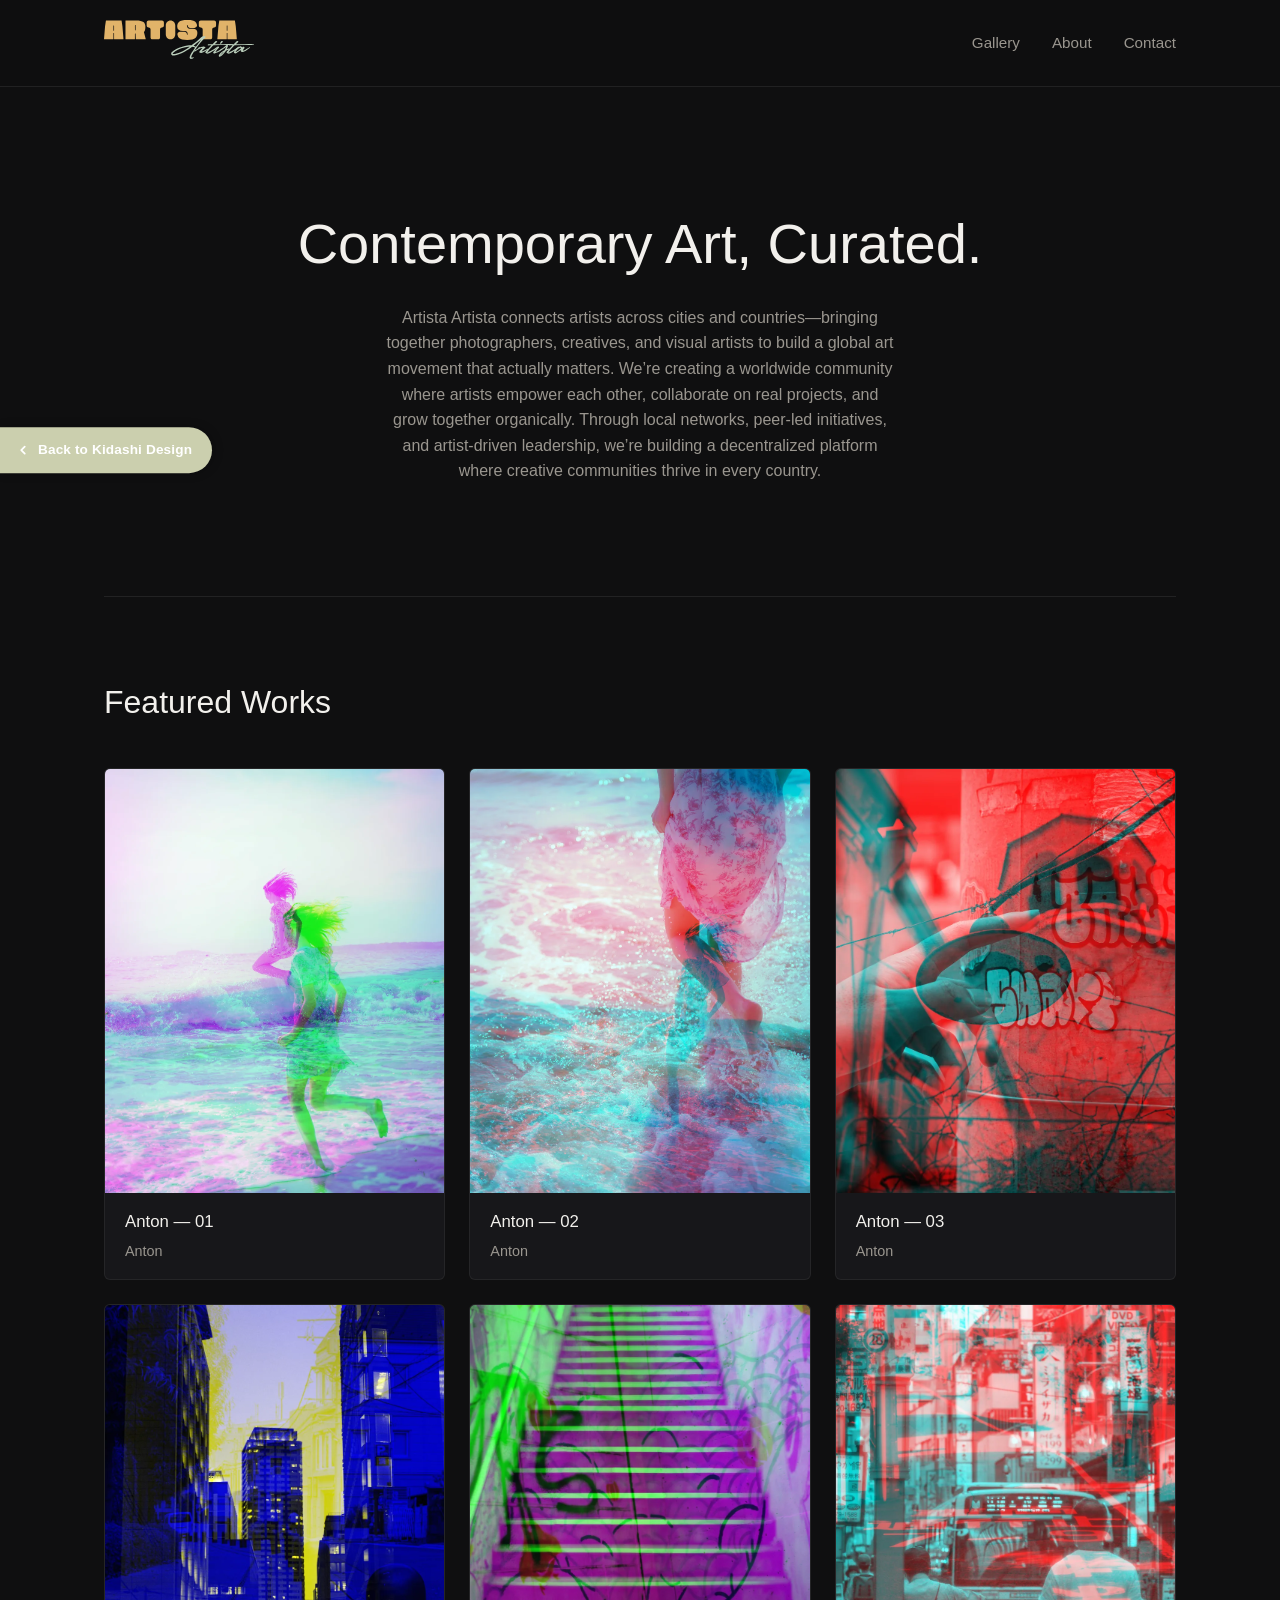
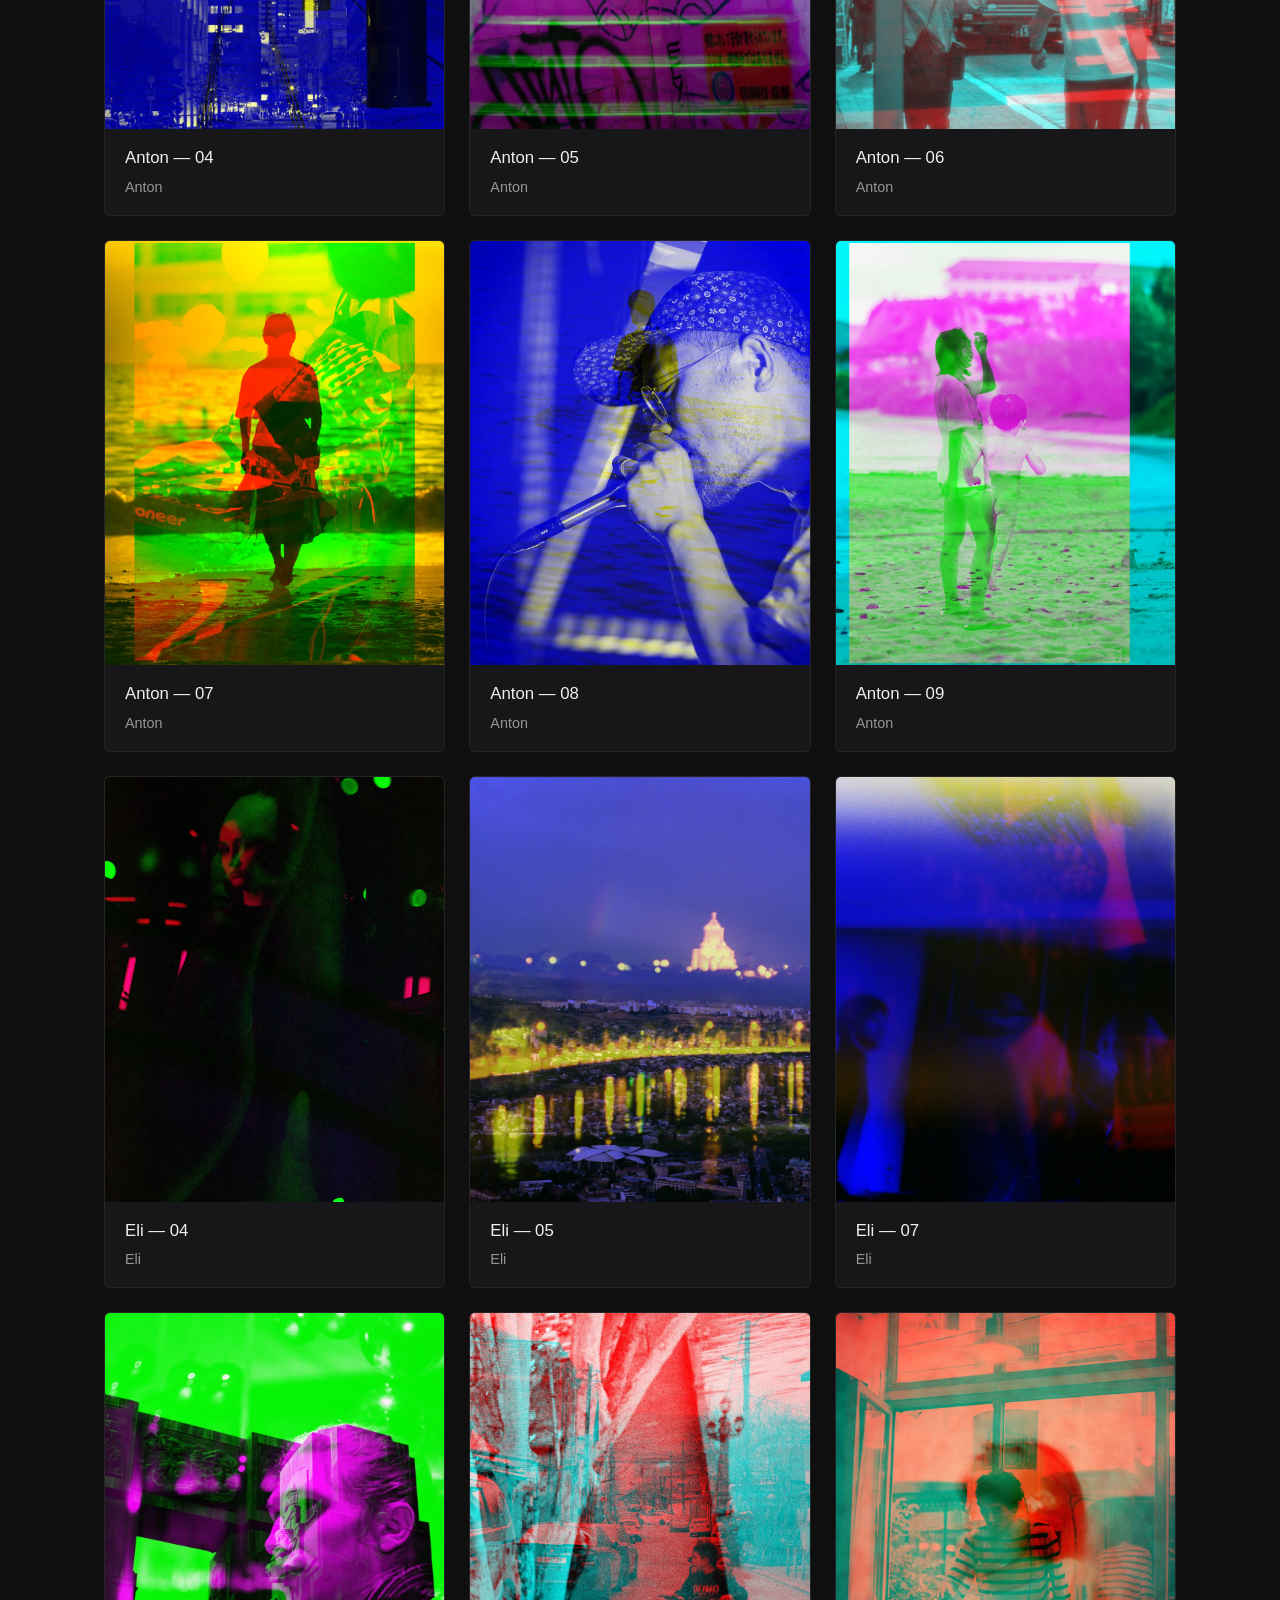
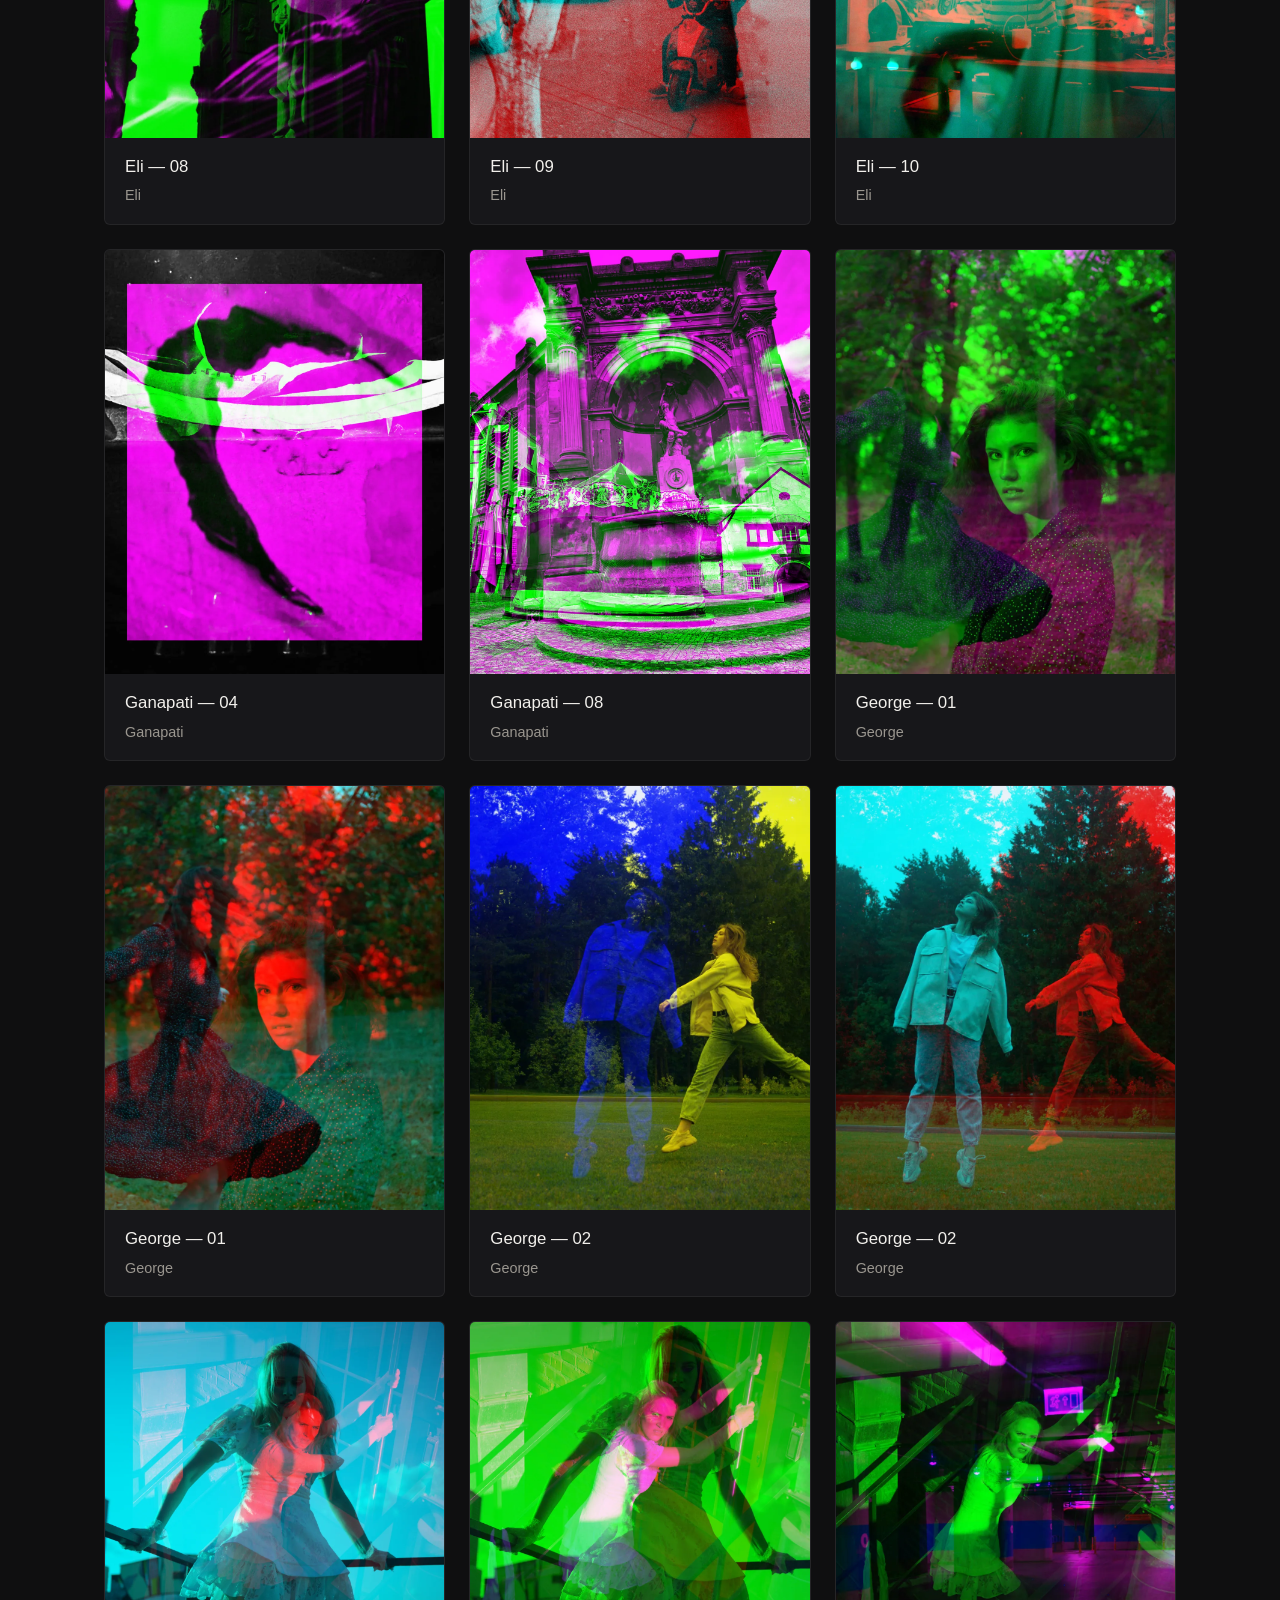
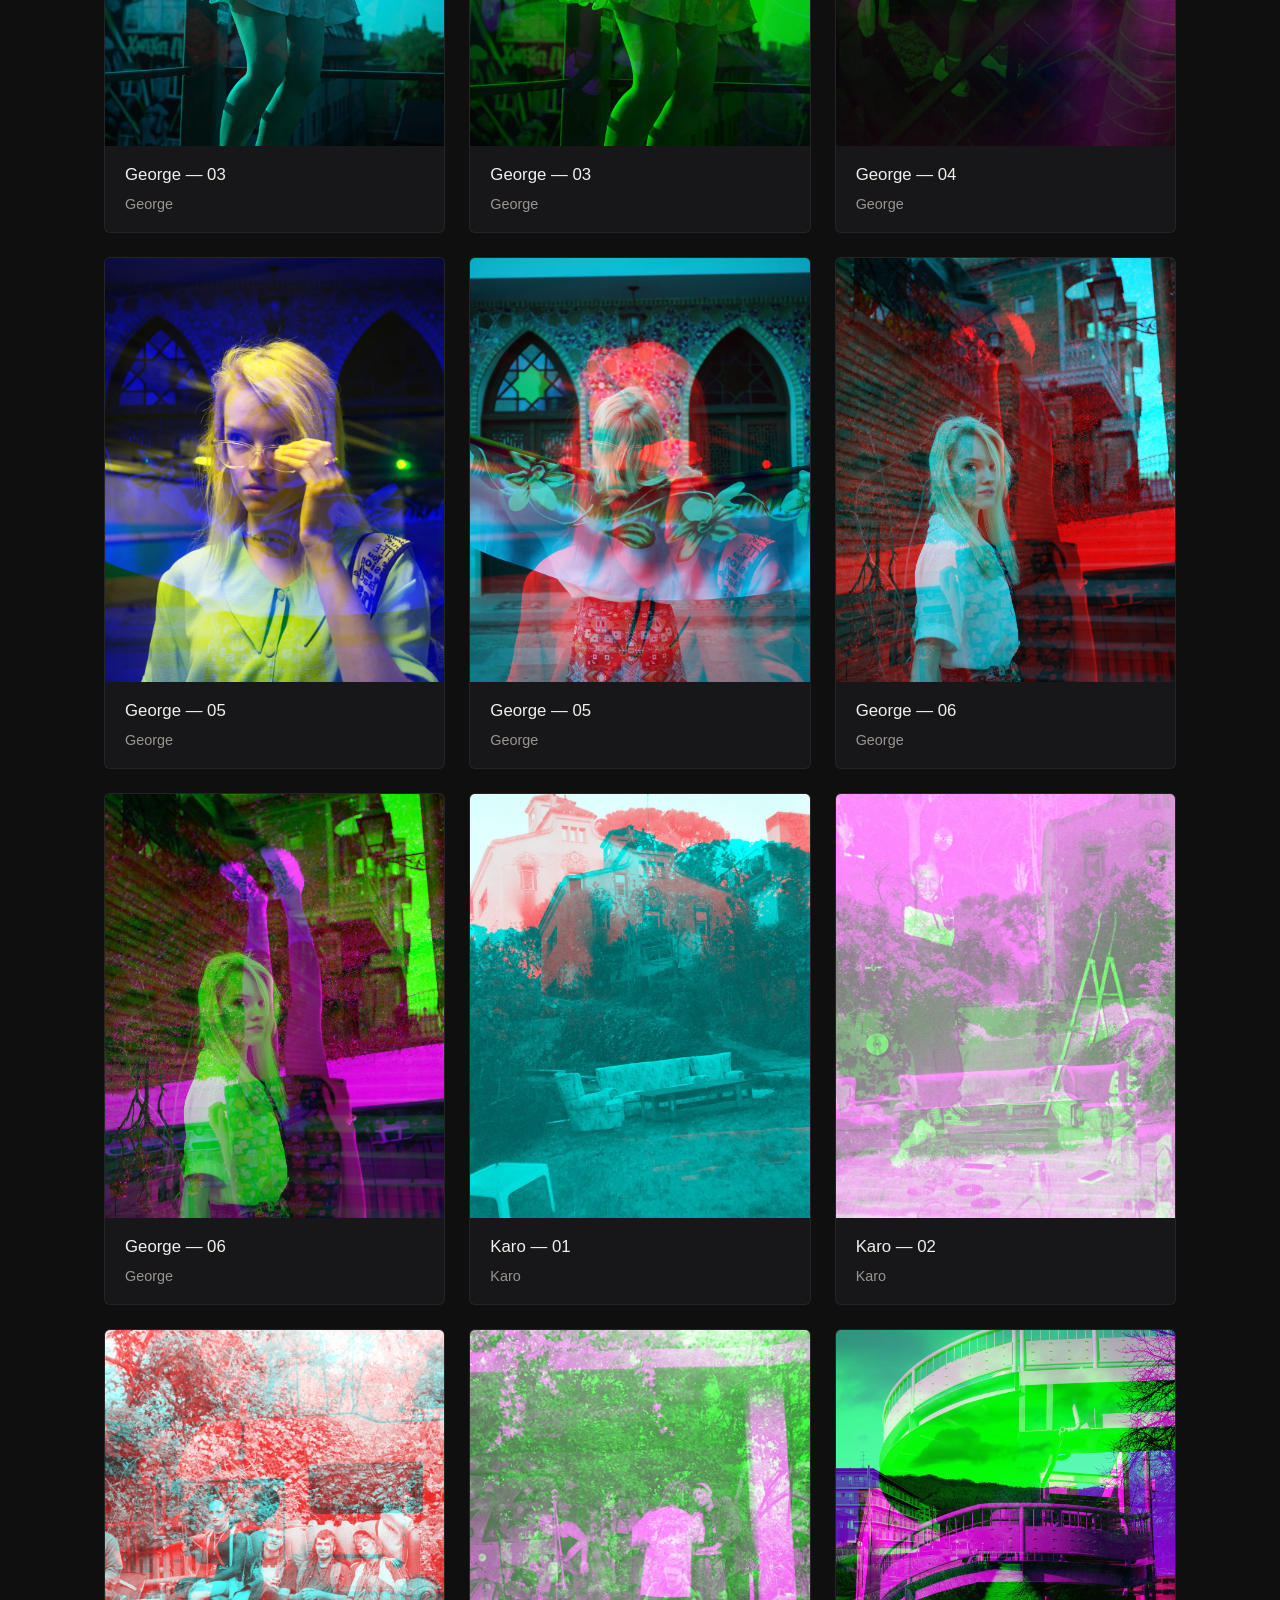
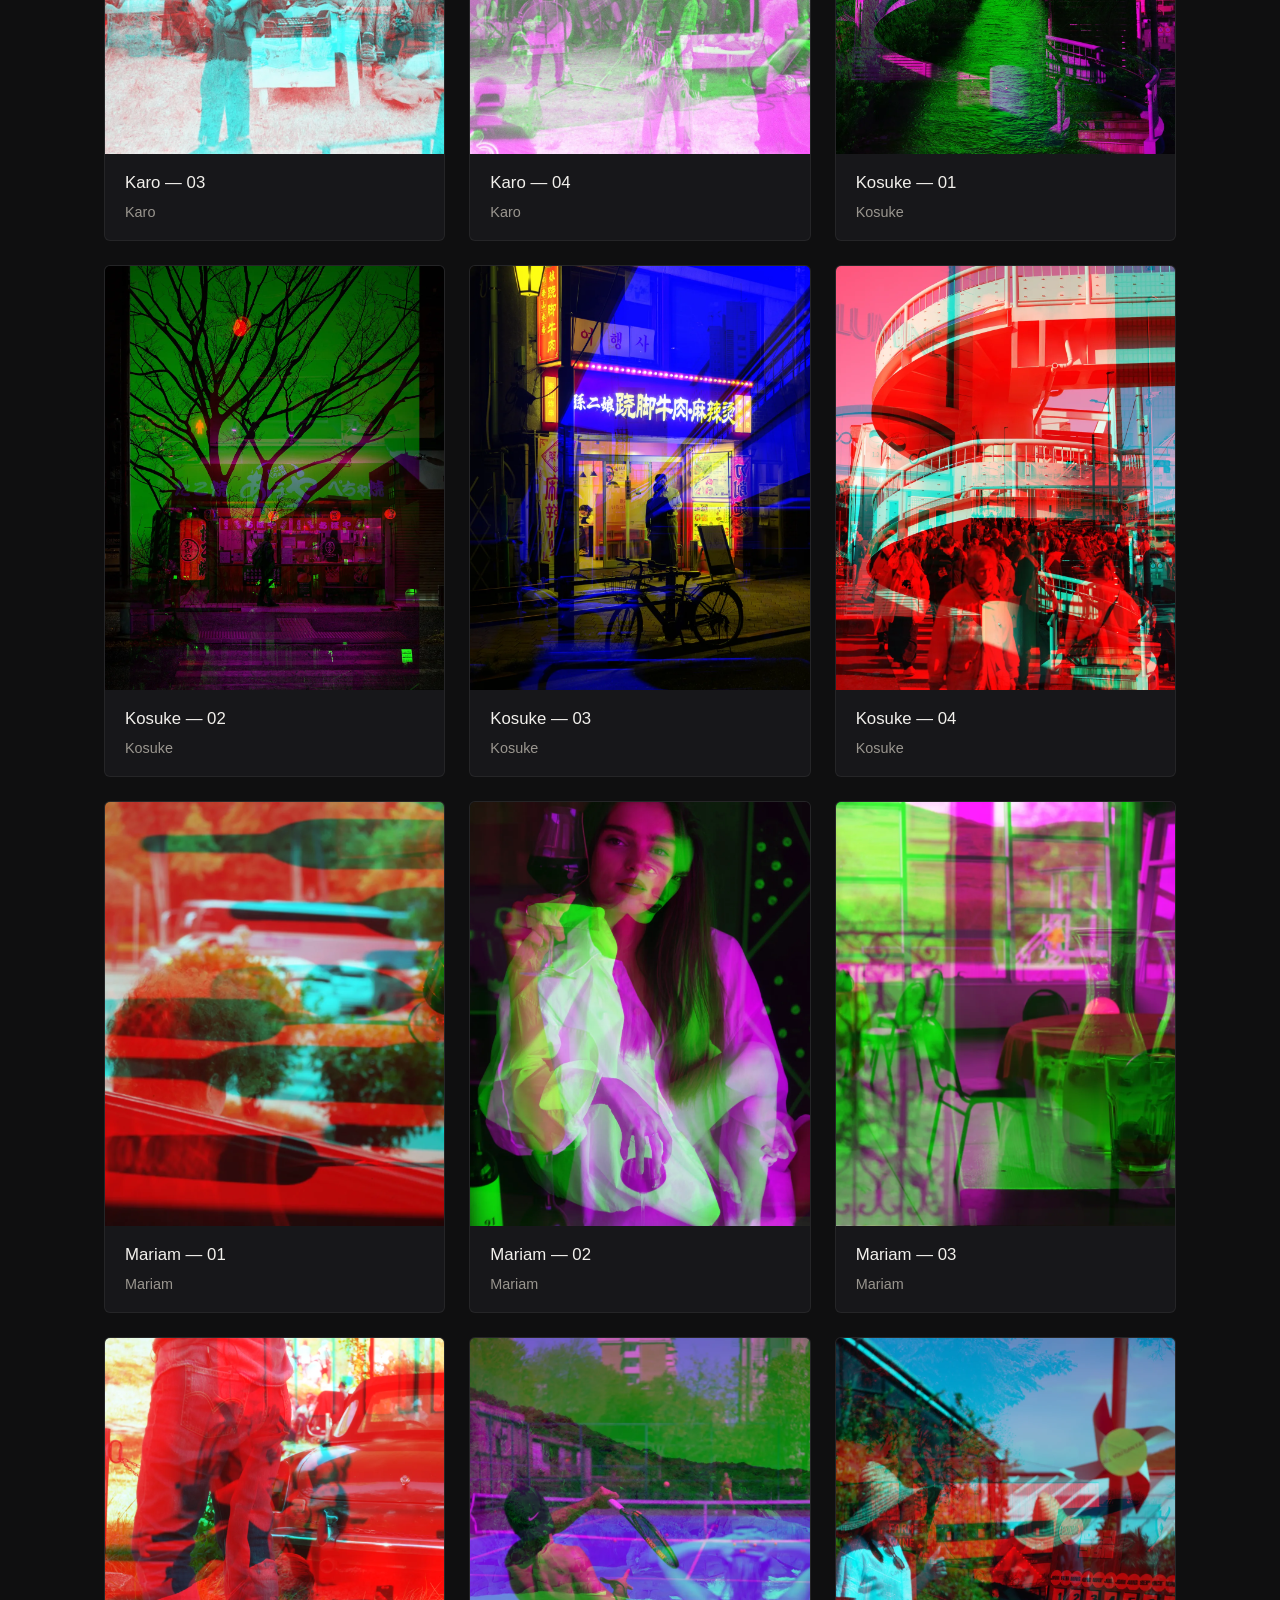
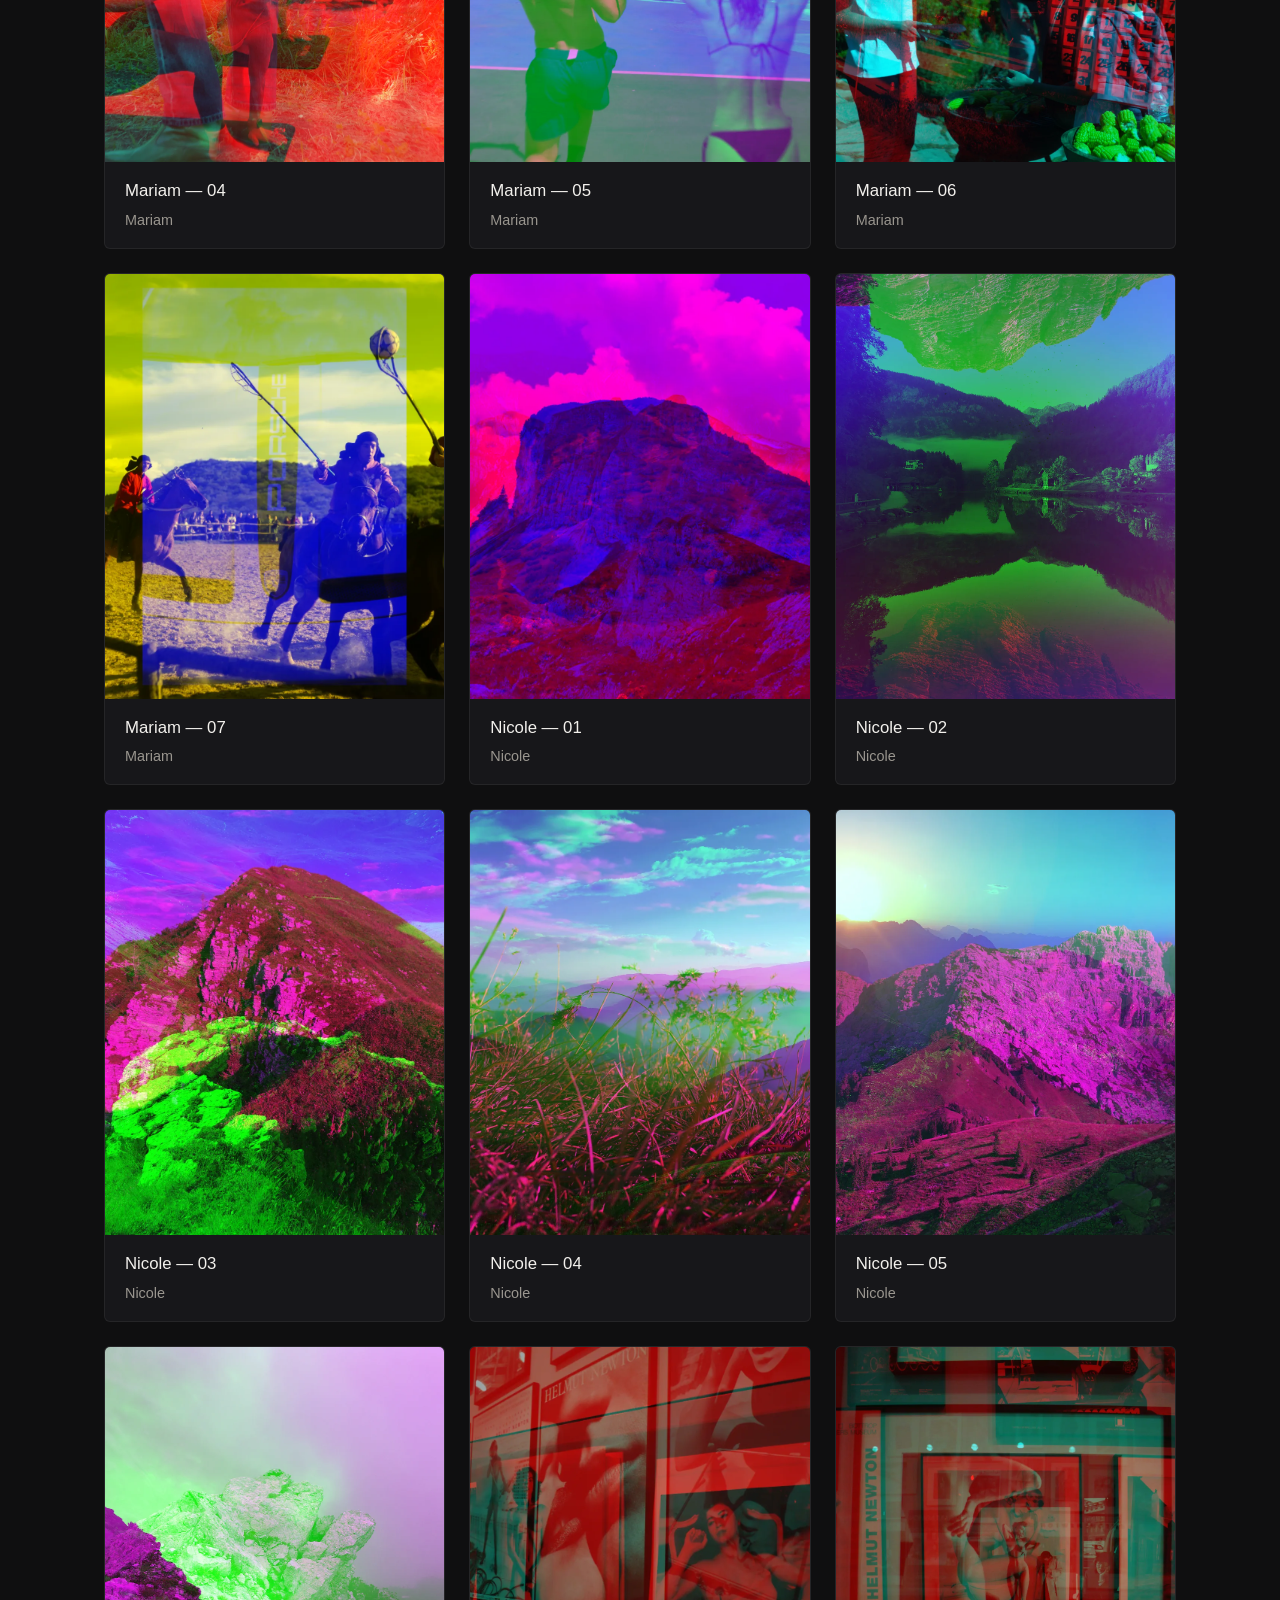
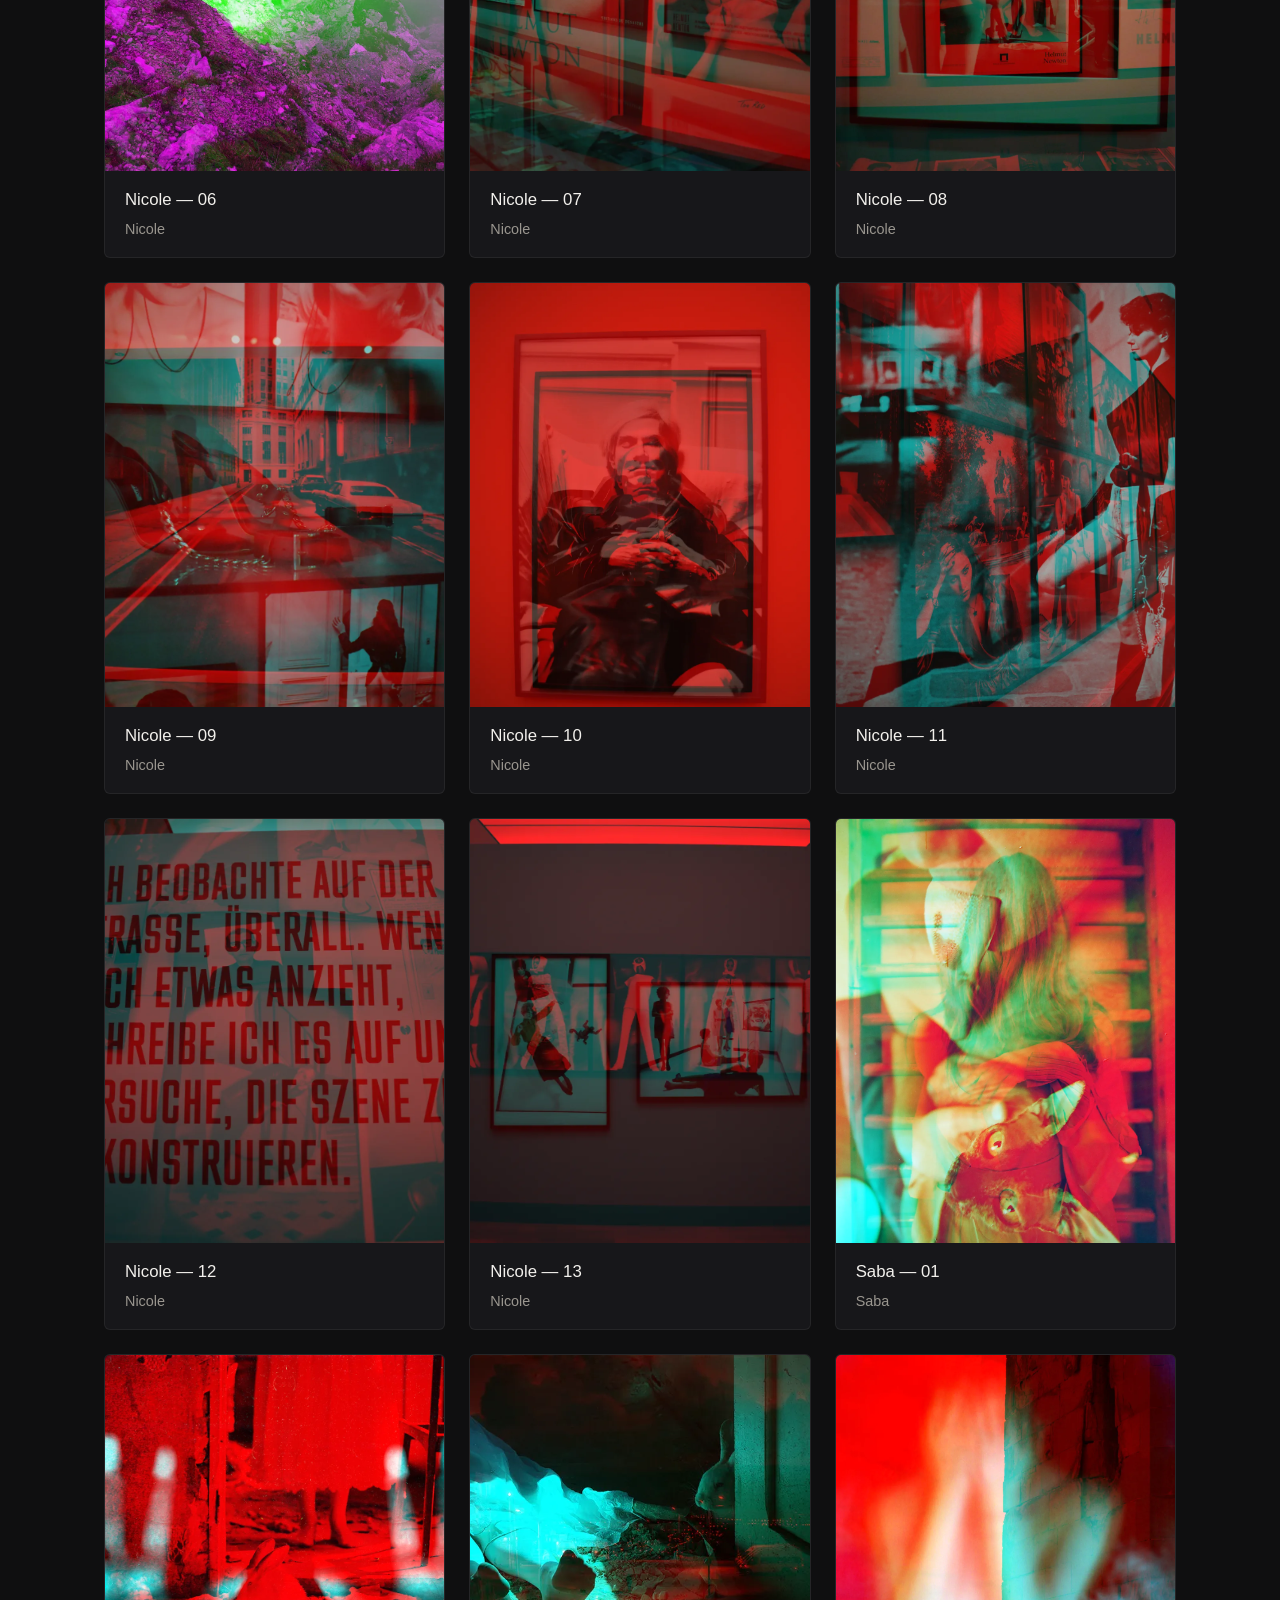
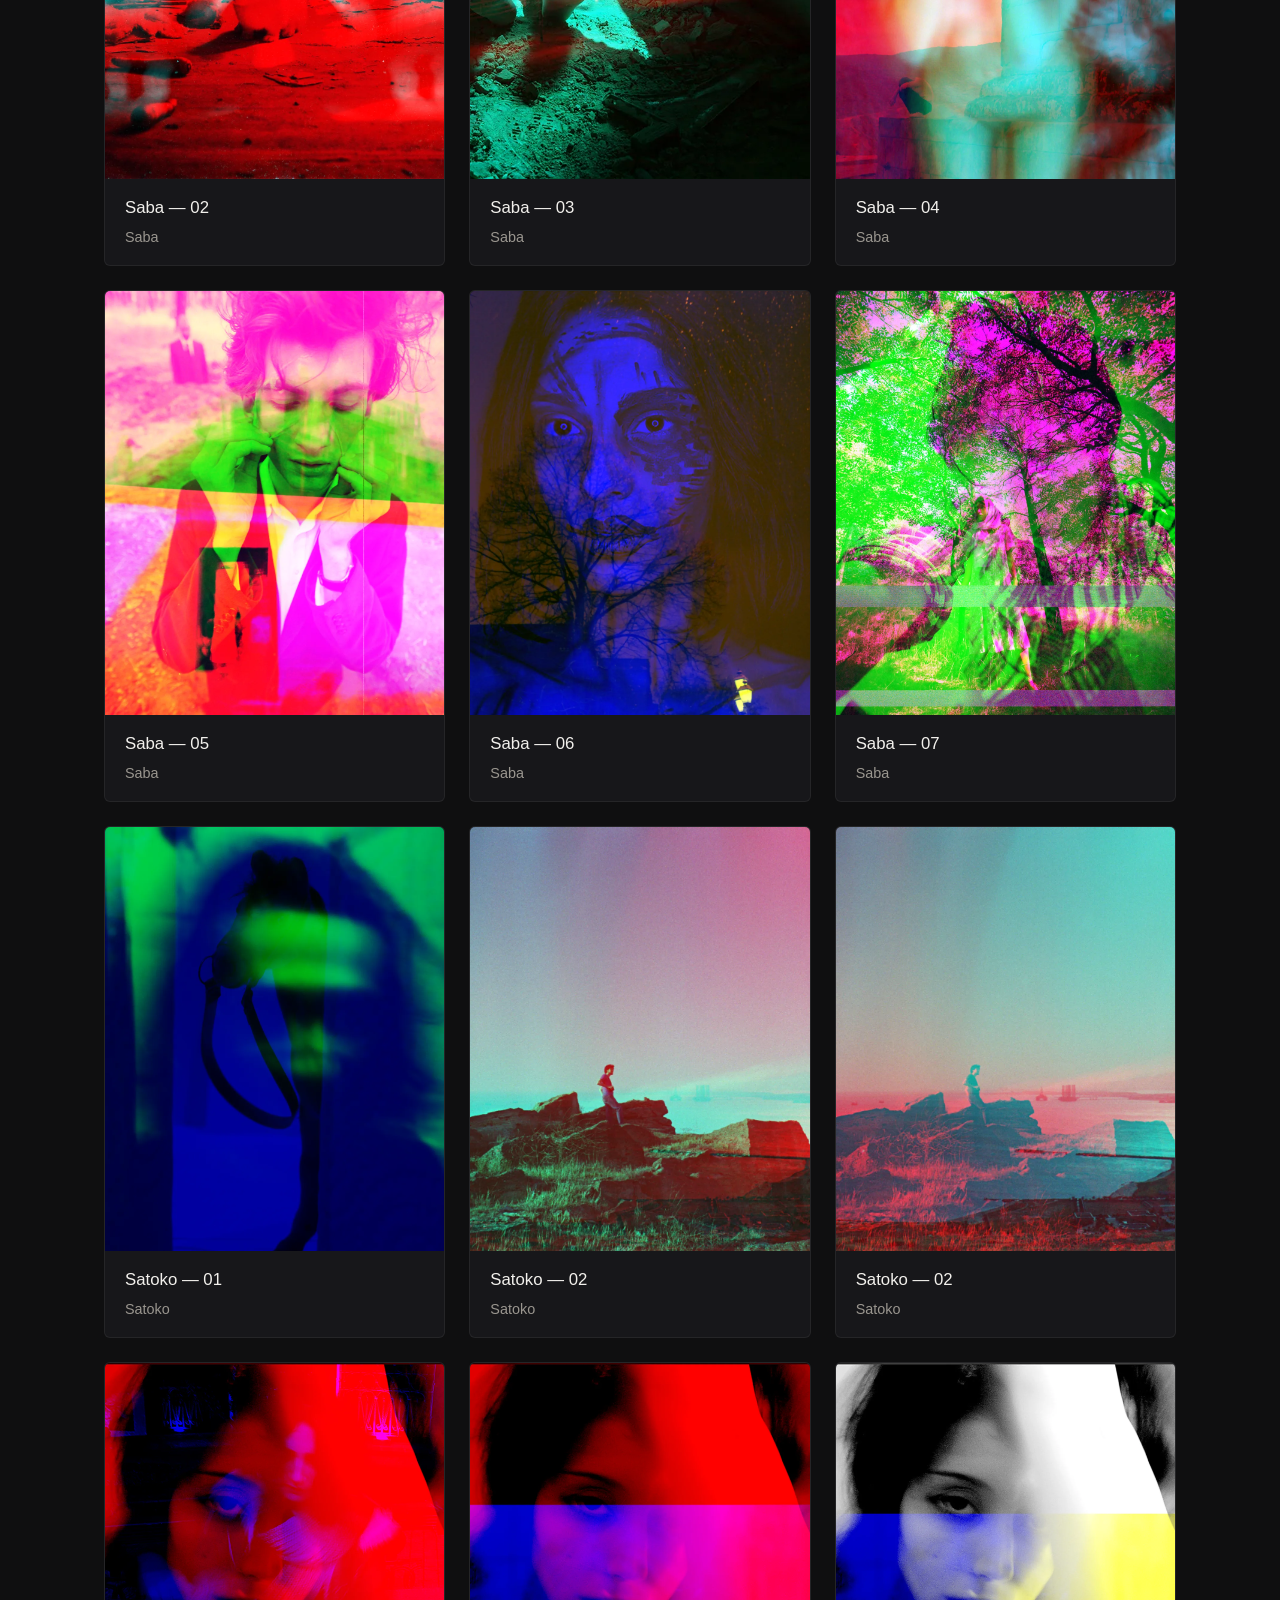
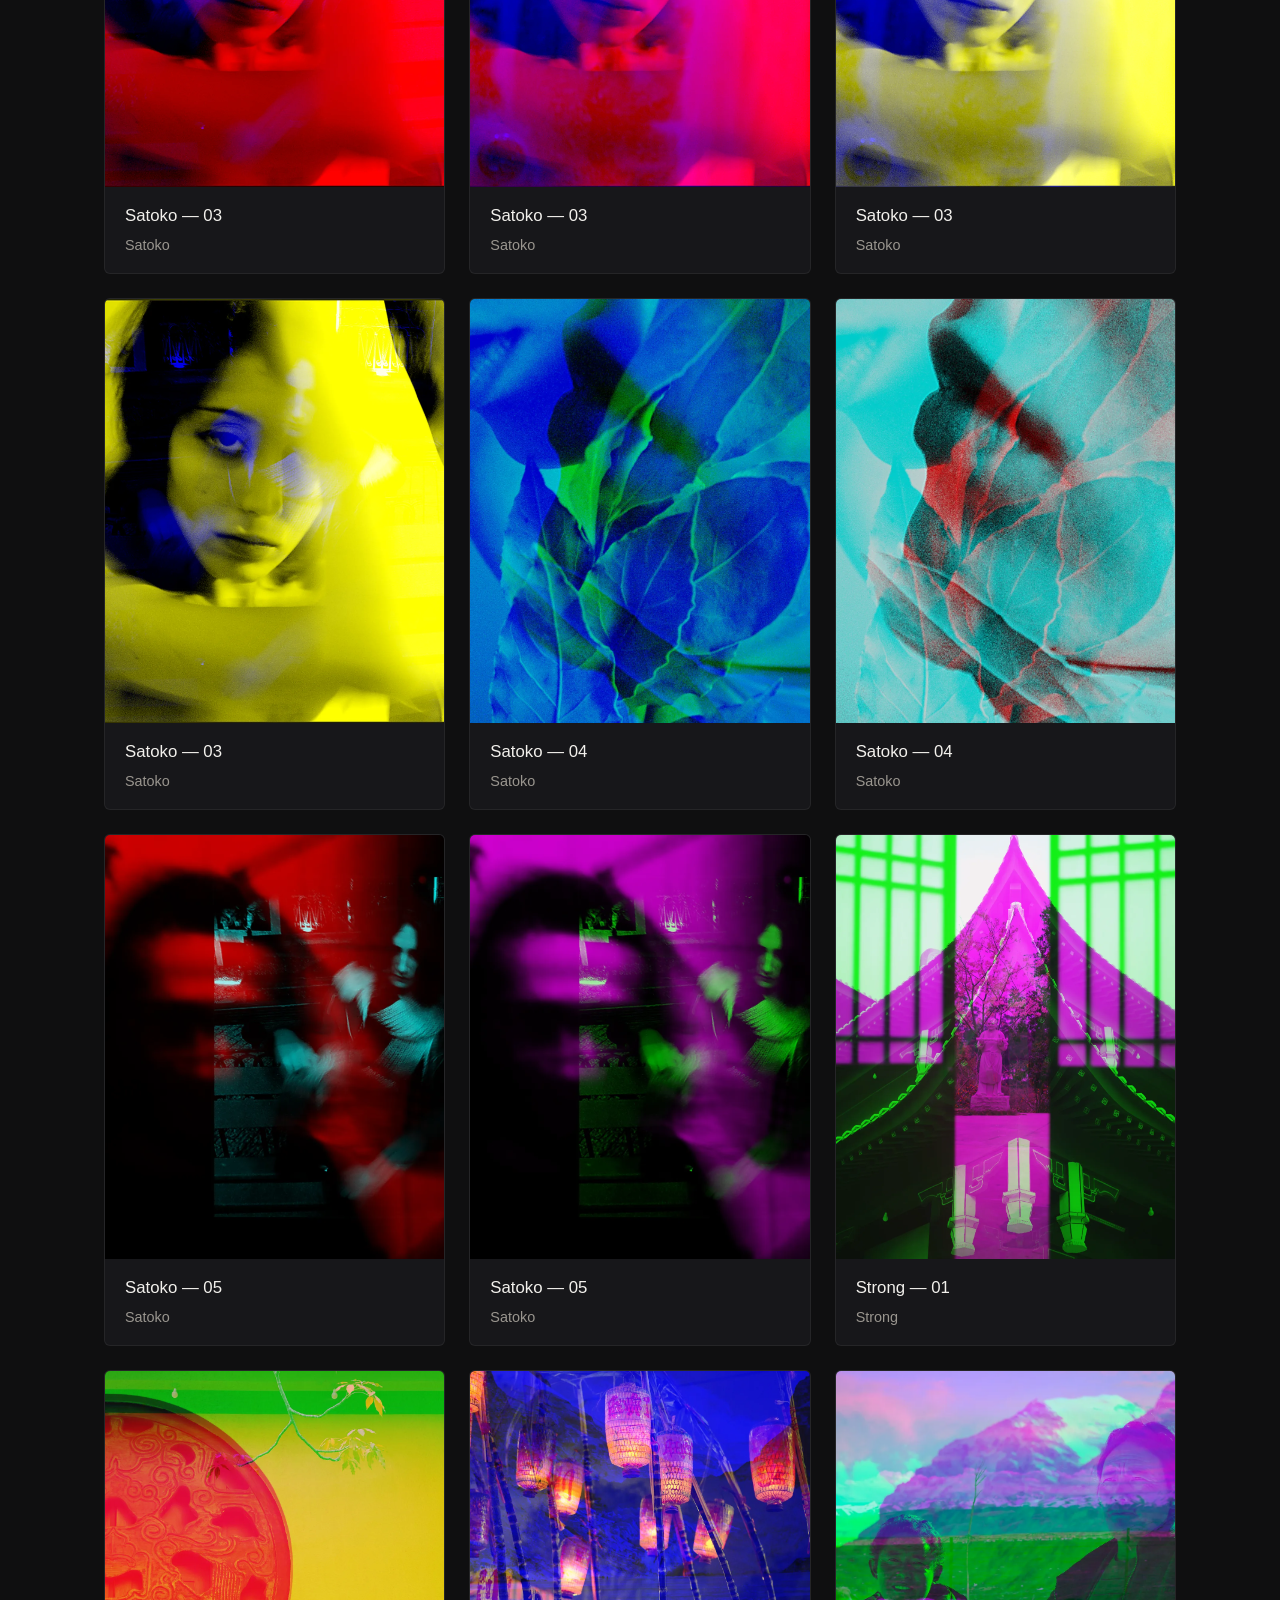
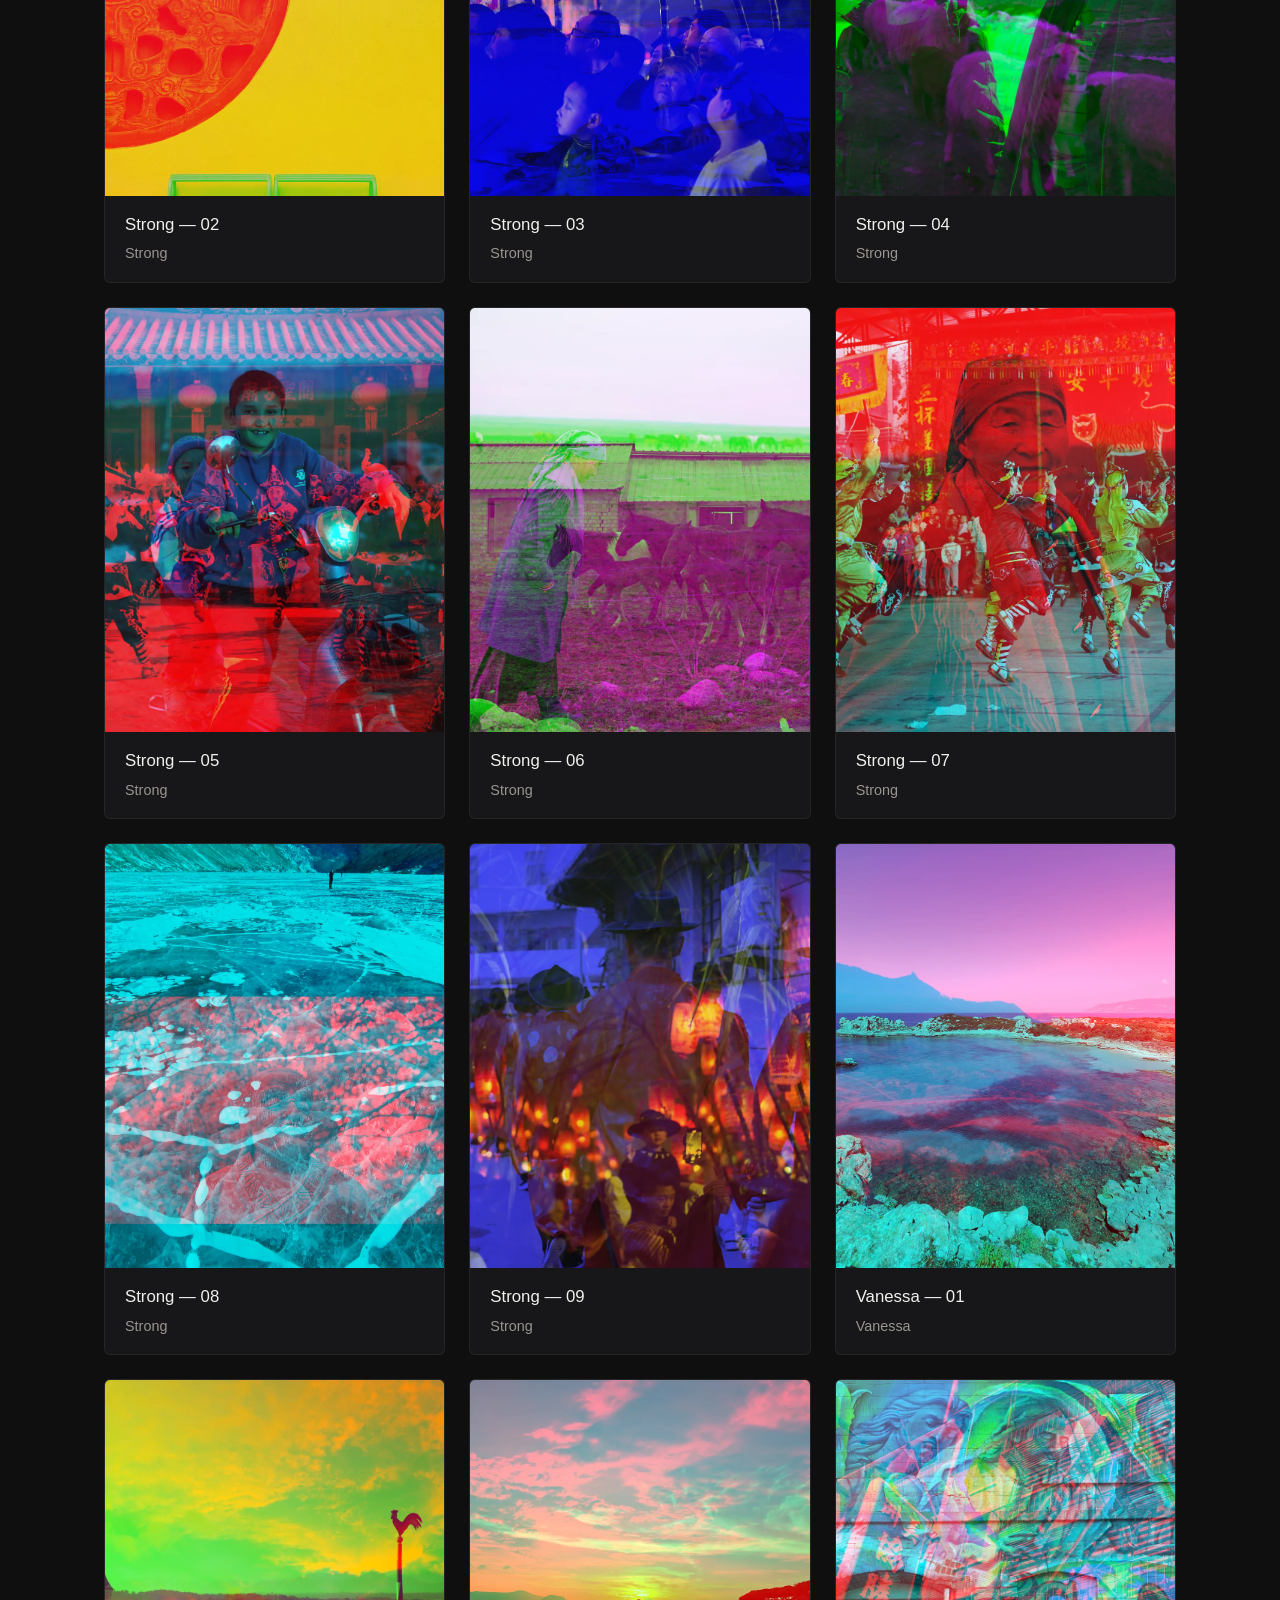
==== commit 8a92c588: "Add sticky Back to Kidashi Design side-tab component Reusable Web Component (<back-to-kidashi-tab>)," ====
--- a/index.html
+++ b/index.html
@@ -6,8 +6,12 @@
 <title>Artista — Contemporary Art Gallery</title>
 <meta name="description" content="Artista is a contemporary art gallery showcasing emerging and established artists.">
 <link rel="stylesheet" href="css/style.css">
+    <link rel="icon" type="image/x-icon" href="src/Favicon-artista-artista.svg">
+    <script src="js/back-to-kidashi-tab.js" defer></script>
 </head>
 <body>
+
+<back-to-kidashi-tab url="https://www.kidashidesign.com/"></back-to-kidashi-tab>
 
 <header class="site-header">
   <nav class="nav">
@@ -21,7 +25,7 @@
       
       <li><a href="#gallery">Gallery</a></li>
       <li><a href="#about">About</a></li>
-      <li><a href="#contact">Contact</a></li> 
+      <li><a href="https://www.instagram.com/hey.kidashi/">Contact</a></li> 
     </ul>
     <button class="nav-toggle" aria-label="Toggle menu">&#9776;</button>
   </nav>
@@ -40,13 +44,31 @@
 
   <section id="about" class="about-section">
     <h2>About Artista</h2>
-    <p>Artista is a curated space for contemporary art. We collaborate with painters, sculptors, and digital artists to bring bold, original work to a wider audience — online and in our physical showroom.</p>
- <div>
-  <a href="https://www.instagram.com/hey.kidashi/">
-    <svg width="48" height="48" viewBox="0 0 48 48" fill="none" xmlns="http://www.w3.org/2000/svg">
-<path d="M15.6 4H32.4C38.8 4 44 9.2 44 15.6V32.4C44 35.4765 42.7779 38.427 40.6024 40.6024C38.427 42.7779 35.4765 44 32.4 44H15.6C9.2 44 4 38.8 4 32.4V15.6C4 12.5235 5.22214 9.57298 7.39756 7.39756C9.57298 5.22214 12.5235 4 15.6 4ZM15.2 8C13.2904 8 11.4591 8.75857 10.1088 10.1088C8.75857 11.4591 8 13.2904 8 15.2V32.8C8 36.78 11.22 40 15.2 40H32.8C34.7096 40 36.5409 39.2414 37.8912 37.8912C39.2414 36.5409 40 34.7096 40 32.8V15.2C40 11.22 36.78 8 32.8 8H15.2ZM34.5 11C35.163 11 35.7989 11.2634 36.2678 11.7322C36.7366 12.2011 37 12.837 37 13.5C37 14.163 36.7366 14.7989 36.2678 15.2678C35.7989 15.7366 35.163 16 34.5 16C33.837 16 33.2011 15.7366 32.7322 15.2678C32.2634 14.7989 32 14.163 32 13.5C32 12.837 32.2634 12.2011 32.7322 11.7322C33.2011 11.2634 33.837 11 34.5 11ZM24 14C26.6522 14 29.1957 15.0536 31.0711 16.9289C32.9464 18.8043 34 21.3478 34 24C34 26.6522 32.9464 29.1957 31.0711 31.0711C29.1957 32.9464 26.6522 34 24 34C21.3478 34 18.8043 32.9464 16.9289 31.0711C15.0536 29.1957 14 26.6522 14 24C14 21.3478 15.0536 18.8043 16.9289 16.9289C18.8043 15.0536 21.3478 14 24 14ZM24 18C22.4087 18 20.8826 18.6321 19.7574 19.7574C18.6321 20.8826 18 22.4087 18 24C18 25.5913 18.6321 27.1174 19.7574 28.2426C20.8826 29.3679 22.4087 30 24 30C25.5913 30 27.1174 29.3679 28.2426 28.2426C29.3679 27.1174 30 25.5913 30 24C30 22.4087 29.3679 20.8826 28.2426 19.7574C27.1174 18.6321 25.5913 18 24 18Z" fill="#D9A441"/>
-</svg>
-  </a>  
+   <p style="
+    padding-bottom: 40px;
+">Artista Artista is a curated space for contemporary art. We collaborate with painters, sculptors, and digital artists to bring bold, original work to a wider audience — online and in our physical showroom.</p>
+<div style="display: grid; grid-template-columns: repeat(auto-fit, minmax(200px, 1fr)); gap: 20px;">
+  
+  <!-- Item 1: Send a DM -->
+  <div>
+    <a href="https://www.instagram.com/hey.kidashi/" style="display: flex; align-items: center; gap: 12px; text-decoration: none; color: inherit;">
+      <svg width="48" height="48" viewBox="0 0 48 48" fill="none" xmlns="http://www.w3.org/2000/svg">
+        <path d="M15.6 4H32.4C38.8 4 44 9.2 44 15.6V32.4C44 35.4765 42.7779 38.427 40.6024 40.6024C38.427 42.7779 35.4765 44 32.4 44H15.6C9.2 44 4 38.8 4 32.4V15.6C4 12.5235 5.22214 9.57298 7.39756 7.39756C9.57298 5.22214 12.5235 4 15.6 4ZM15.2 8C13.2904 8 11.4591 8.75857 10.1088 10.1088C8.75857 11.4591 8 13.2904 8 15.2V32.8C8 36.78 11.22 40 15.2 40H32.8C34.7096 40 36.5409 39.2414 37.8912 37.8912C39.2414 36.5409 40 34.7096 40 32.8V15.2C40 11.22 36.78 8 32.8 8H15.2ZM34.5 11C35.163 11 35.7989 11.2634 36.2678 11.7322C36.7366 12.2011 37 12.837 37 13.5C37 14.163 36.7366 14.7989 36.2678 15.2678C35.7989 15.7366 35.163 16 34.5 16C33.837 16 33.2011 15.7366 32.7322 15.2678C32.2634 14.7989 32 14.163 32 13.5C32 12.837 32.2634 12.2011 32.7322 11.7322C33.2011 11.2634 33.837 11 34.5 11ZM24 14C26.6522 14 29.1957 15.0536 31.0711 16.9289C32.9464 18.8043 34 21.3478 34 24C34 26.6522 32.9464 29.1957 31.0711 31.0711C29.1957 32.9464 26.6522 34 24 34C21.3478 34 18.8043 32.9464 16.9289 31.0711C15.0536 29.1957 14 26.6522 14 24C14 21.3478 15.0536 18.8043 16.9289 16.9289C18.8043 15.0536 21.3478 14 24 14ZM24 18C22.4087 18 20.8826 18.6321 19.7574 19.7574C18.6321 20.8826 18 22.4087 18 24C18 25.5913 18.6321 27.1174 19.7574 28.2426C20.8826 29.3679 22.4087 30 24 30C25.5913 30 27.1174 29.3679 28.2426 28.2426C29.3679 27.1174 30 25.5913 30 24C30 22.4087 29.3679 20.8826 28.2426 19.7574C27.1174 18.6321 25.5913 18 24 18Z" fill="#D9A441"/>
+      </svg>
+      <span style="white-space: nowrap; font-weight: 500;">Send a DM</span>
+    </a>  
+  </div>
+
+  <!-- Item 2: Find all artists -->
+  <div>
+    <a href="https://www.instagram.com/hey.kidashi/" style="display: flex; align-items: center; gap: 12px; text-decoration: none; color: inherit;">
+      <svg width="40" height="48" viewBox="0 0 40 48" fill="none" xmlns="http://www.w3.org/2000/svg">
+        <path d="M23.02 11.706L31.03 3.472L35.68 8.232L27.28 16.242H39.096V22.852H27.222L35.68 31.068L31.03 35.736L19.55 24.198L8.068 35.736L3.418 31.086L11.876 22.87H0V16.242H11.818L3.418 8.234L8.066 3.472L16.076 11.706V0H23.02V11.706ZM16.076 32.318H23.02V48H16.076V32.318Z" fill="#D9A441"/>
+      </svg>
+      <span style="white-space: nowrap; font-weight: 500;">Find all artists</span>
+    </a>  
+  </div>
+
 </div>
   </section>
 </main>
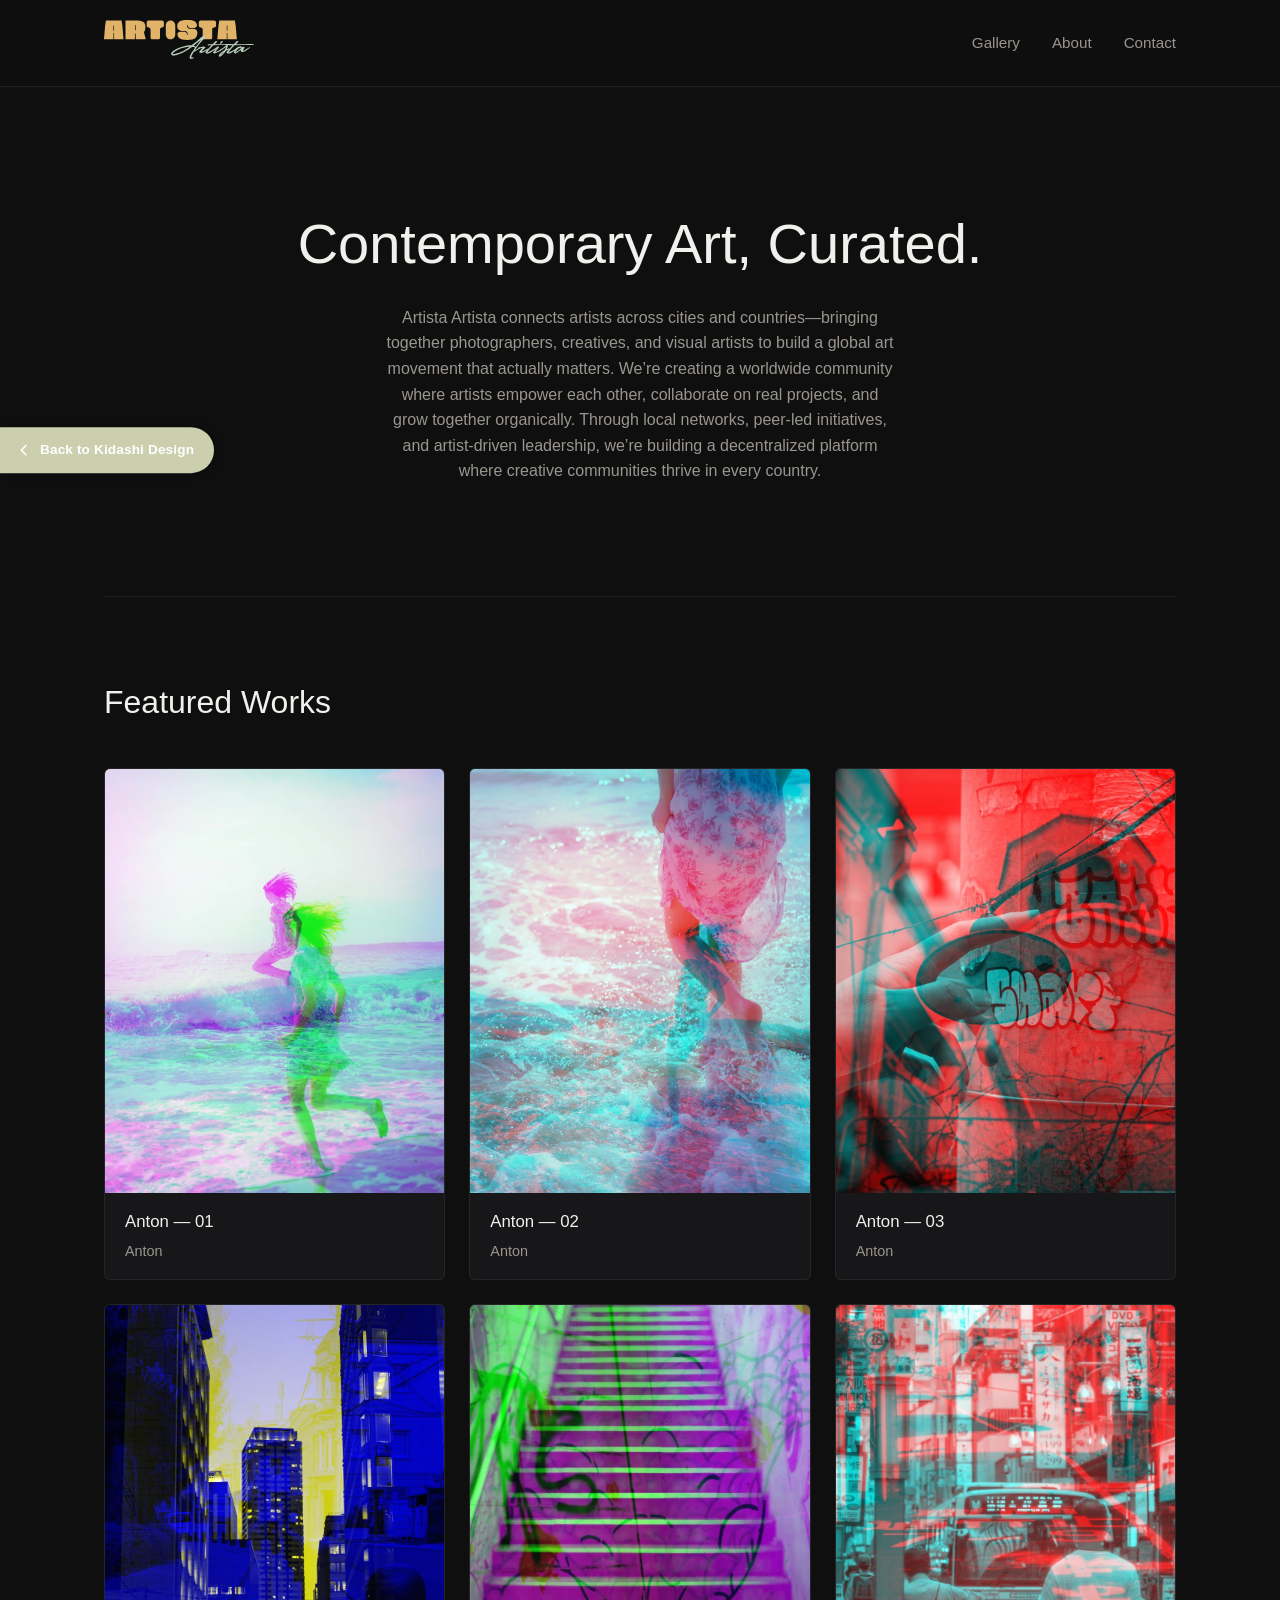
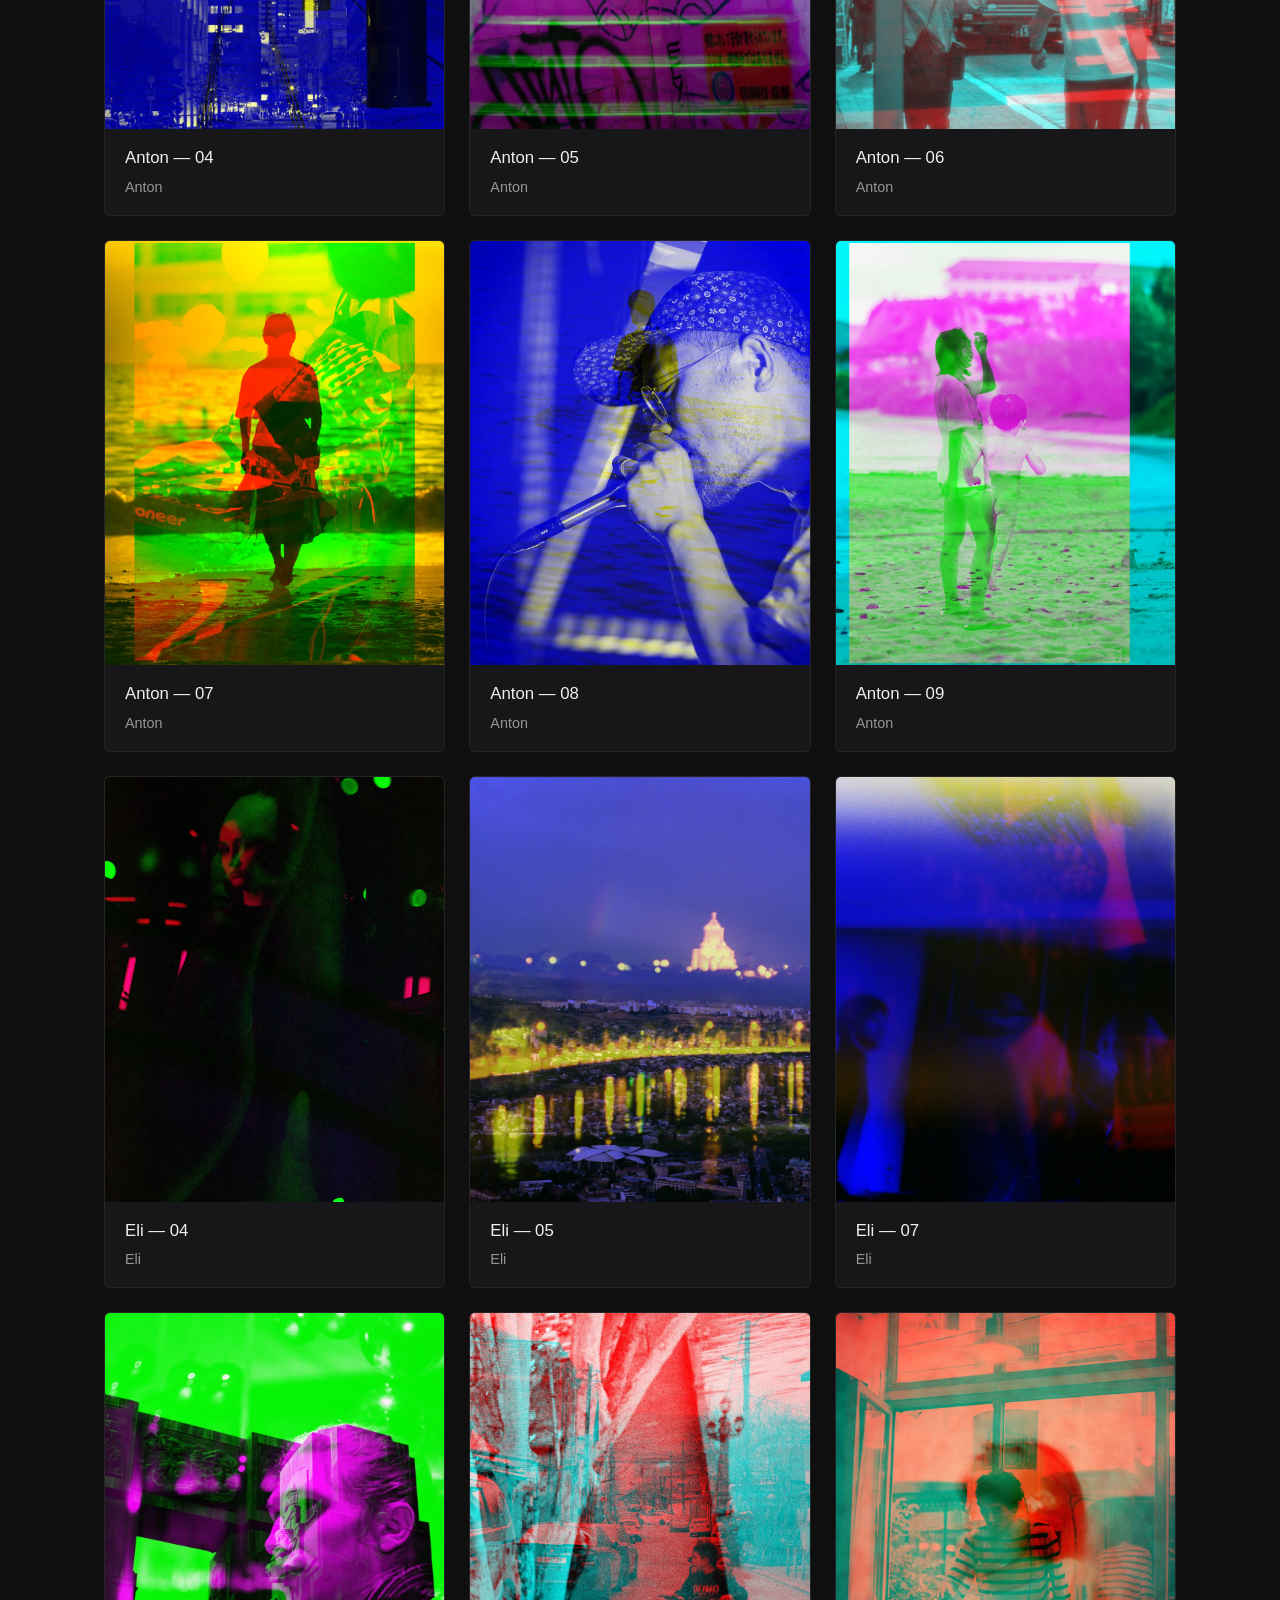
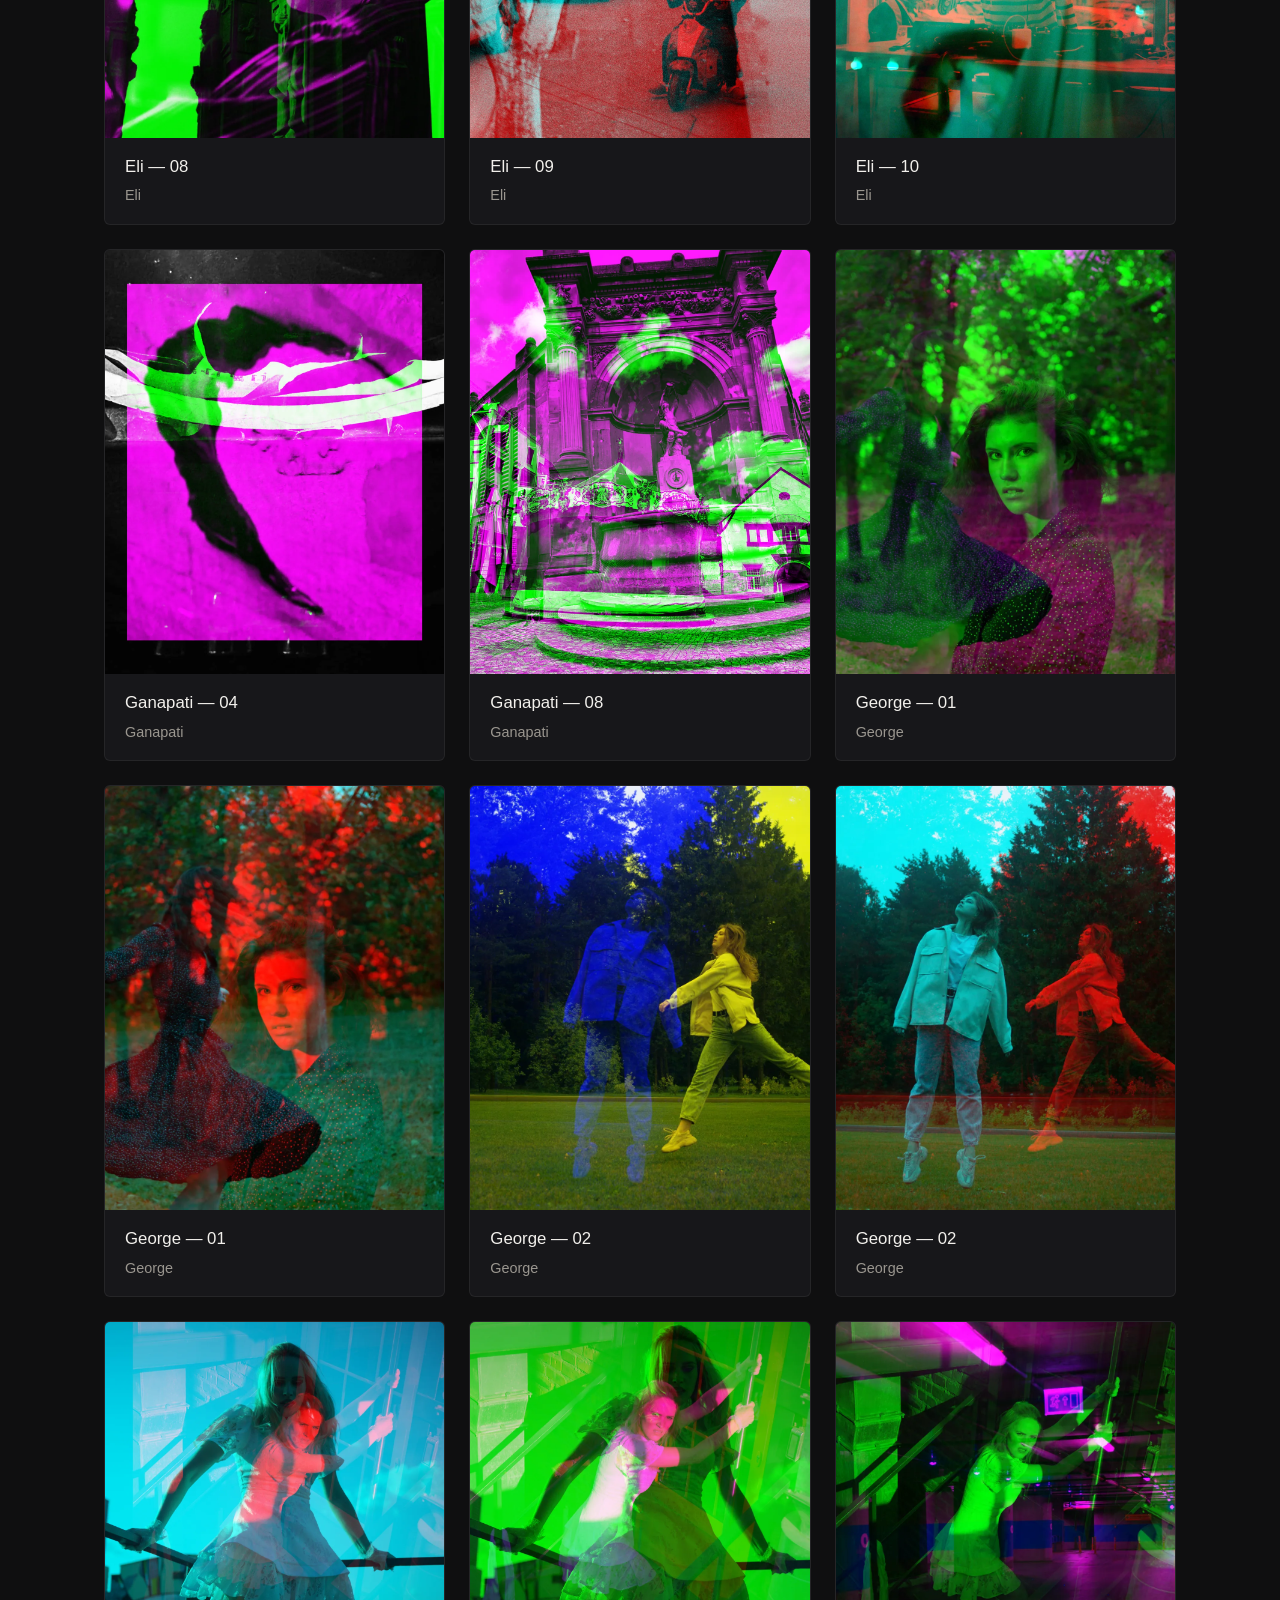
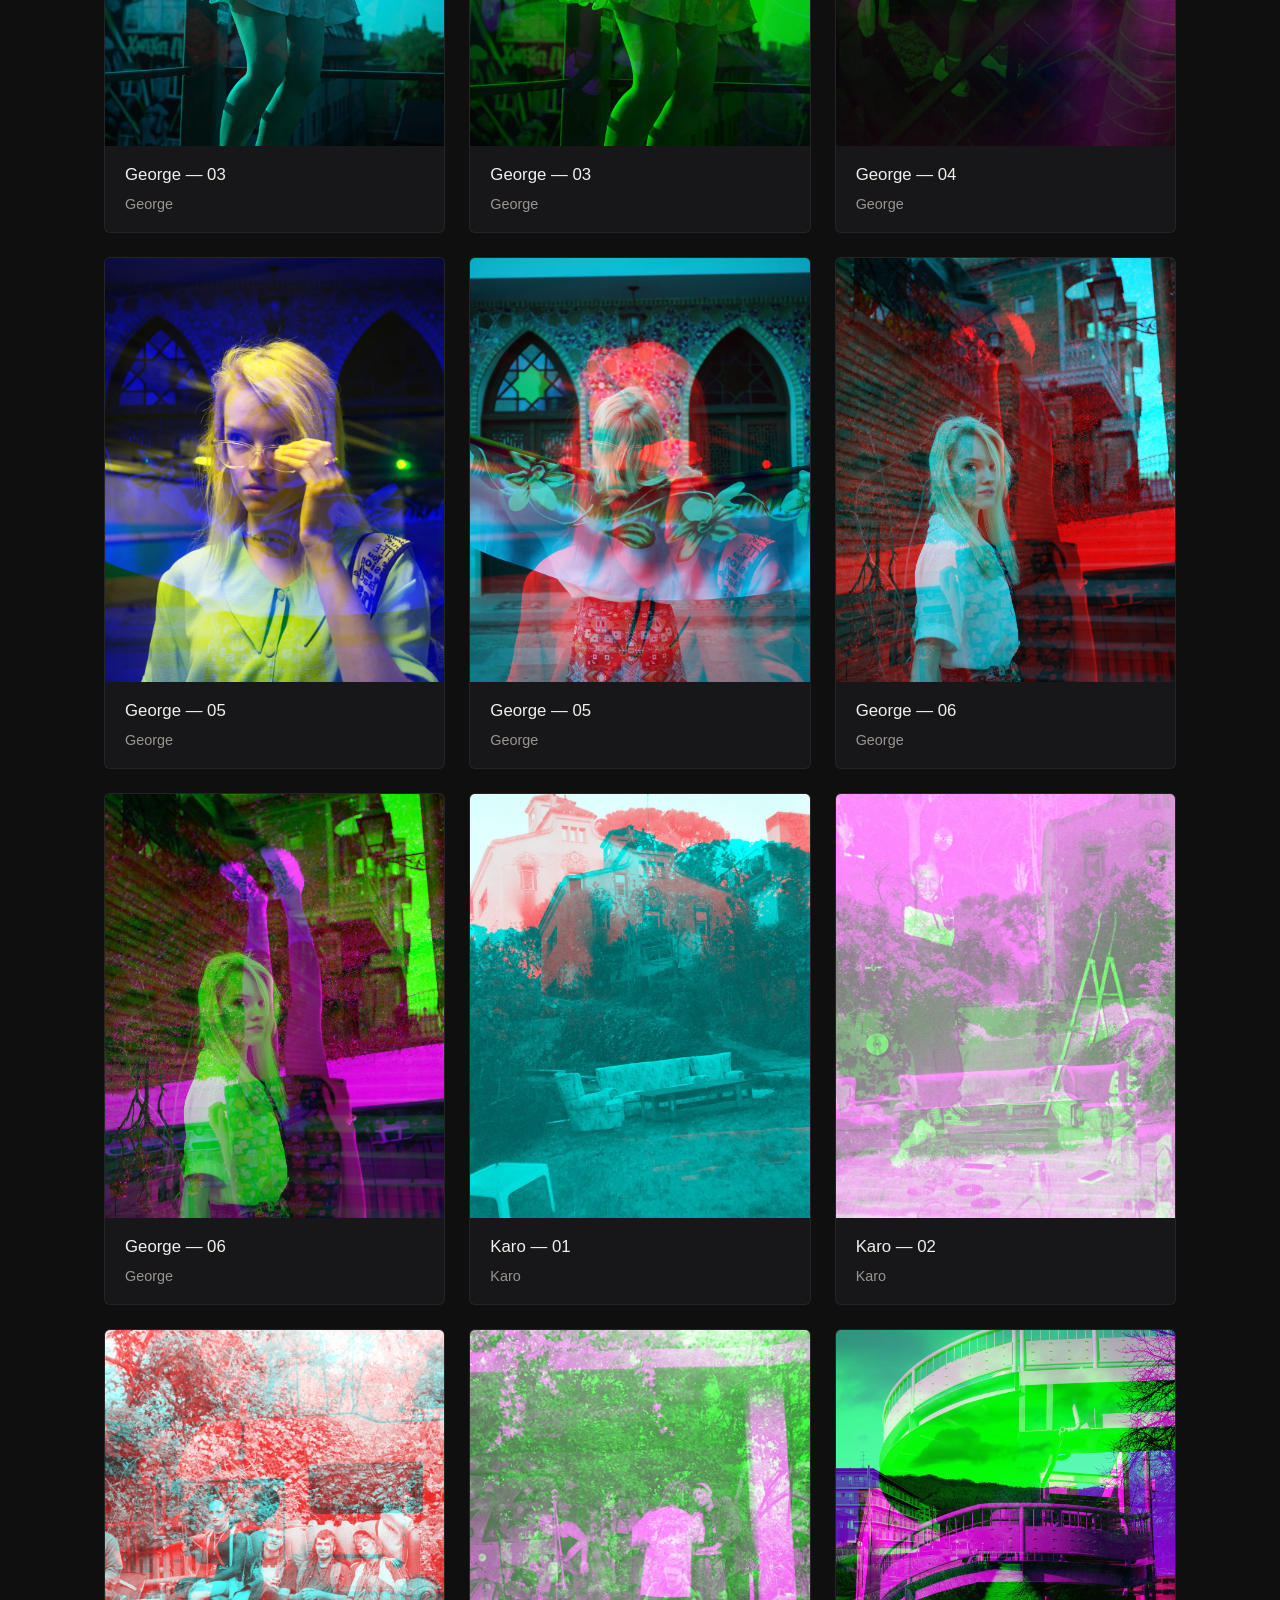
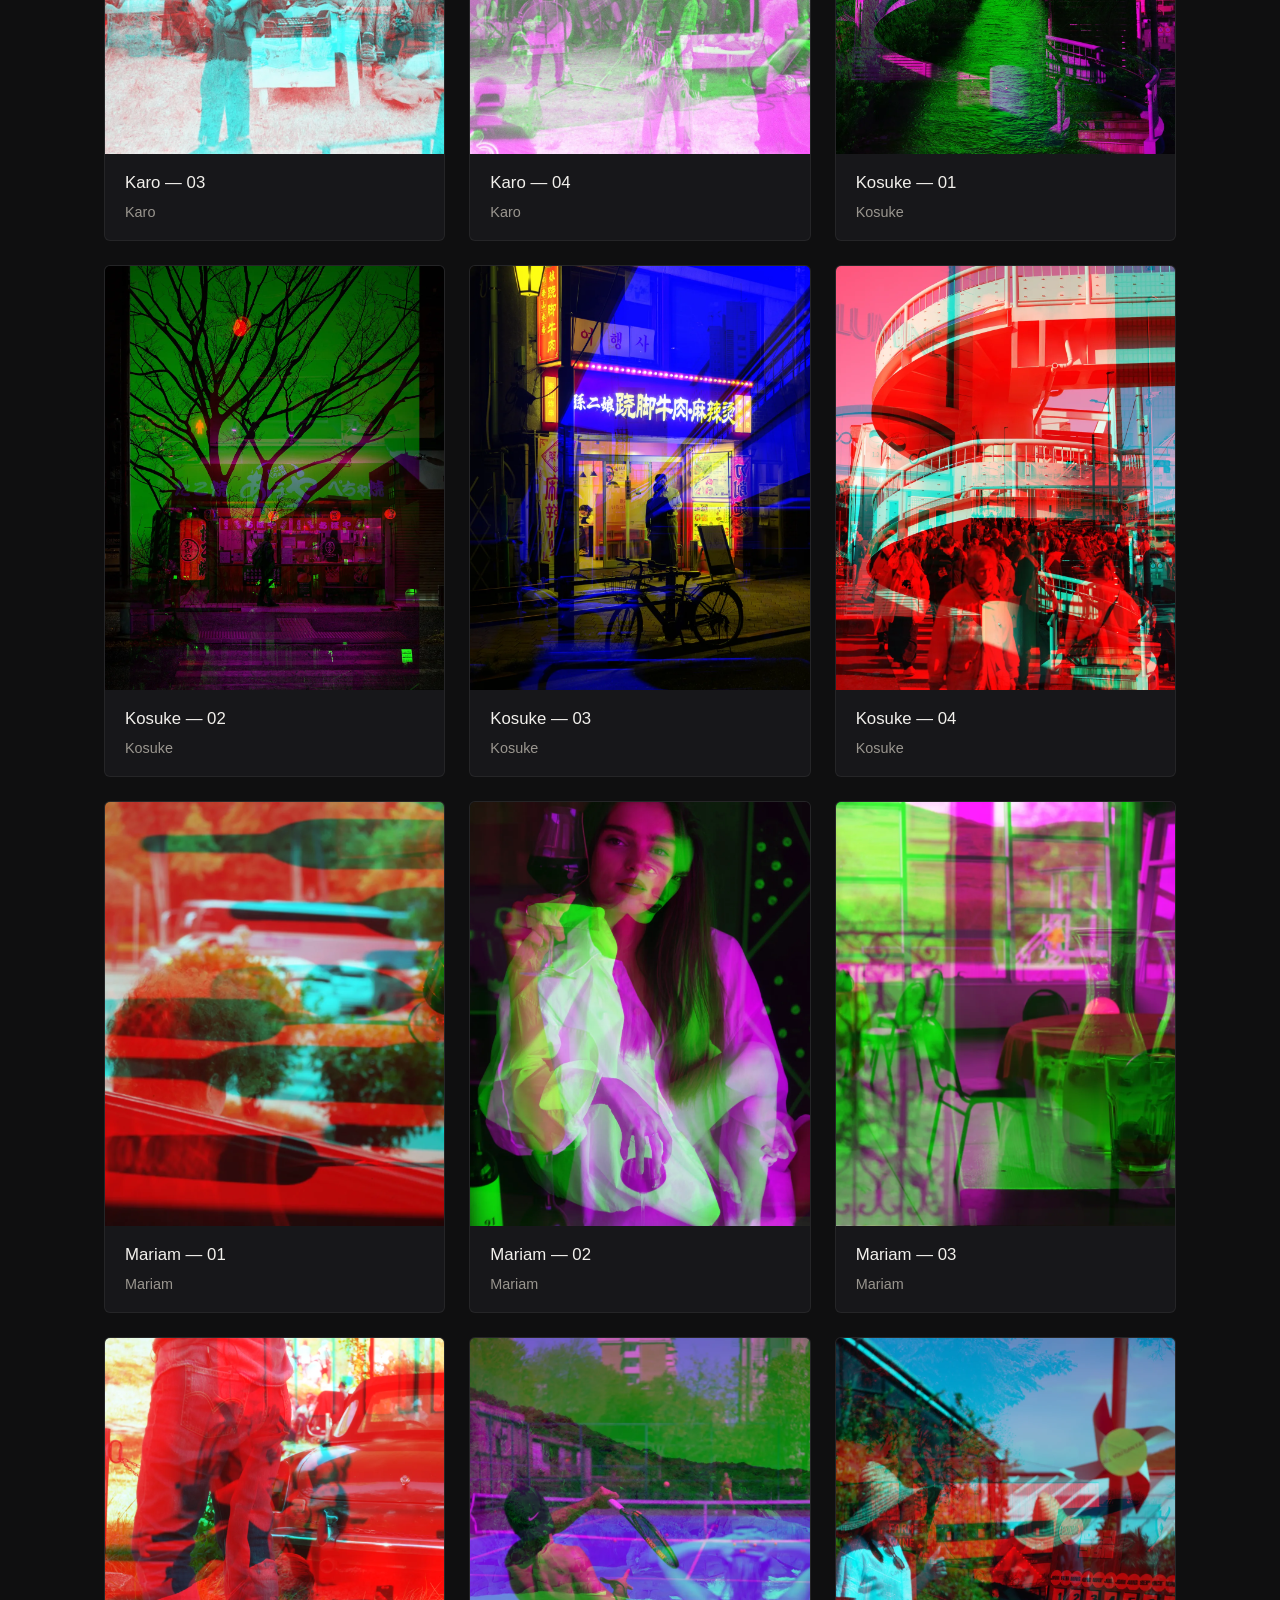
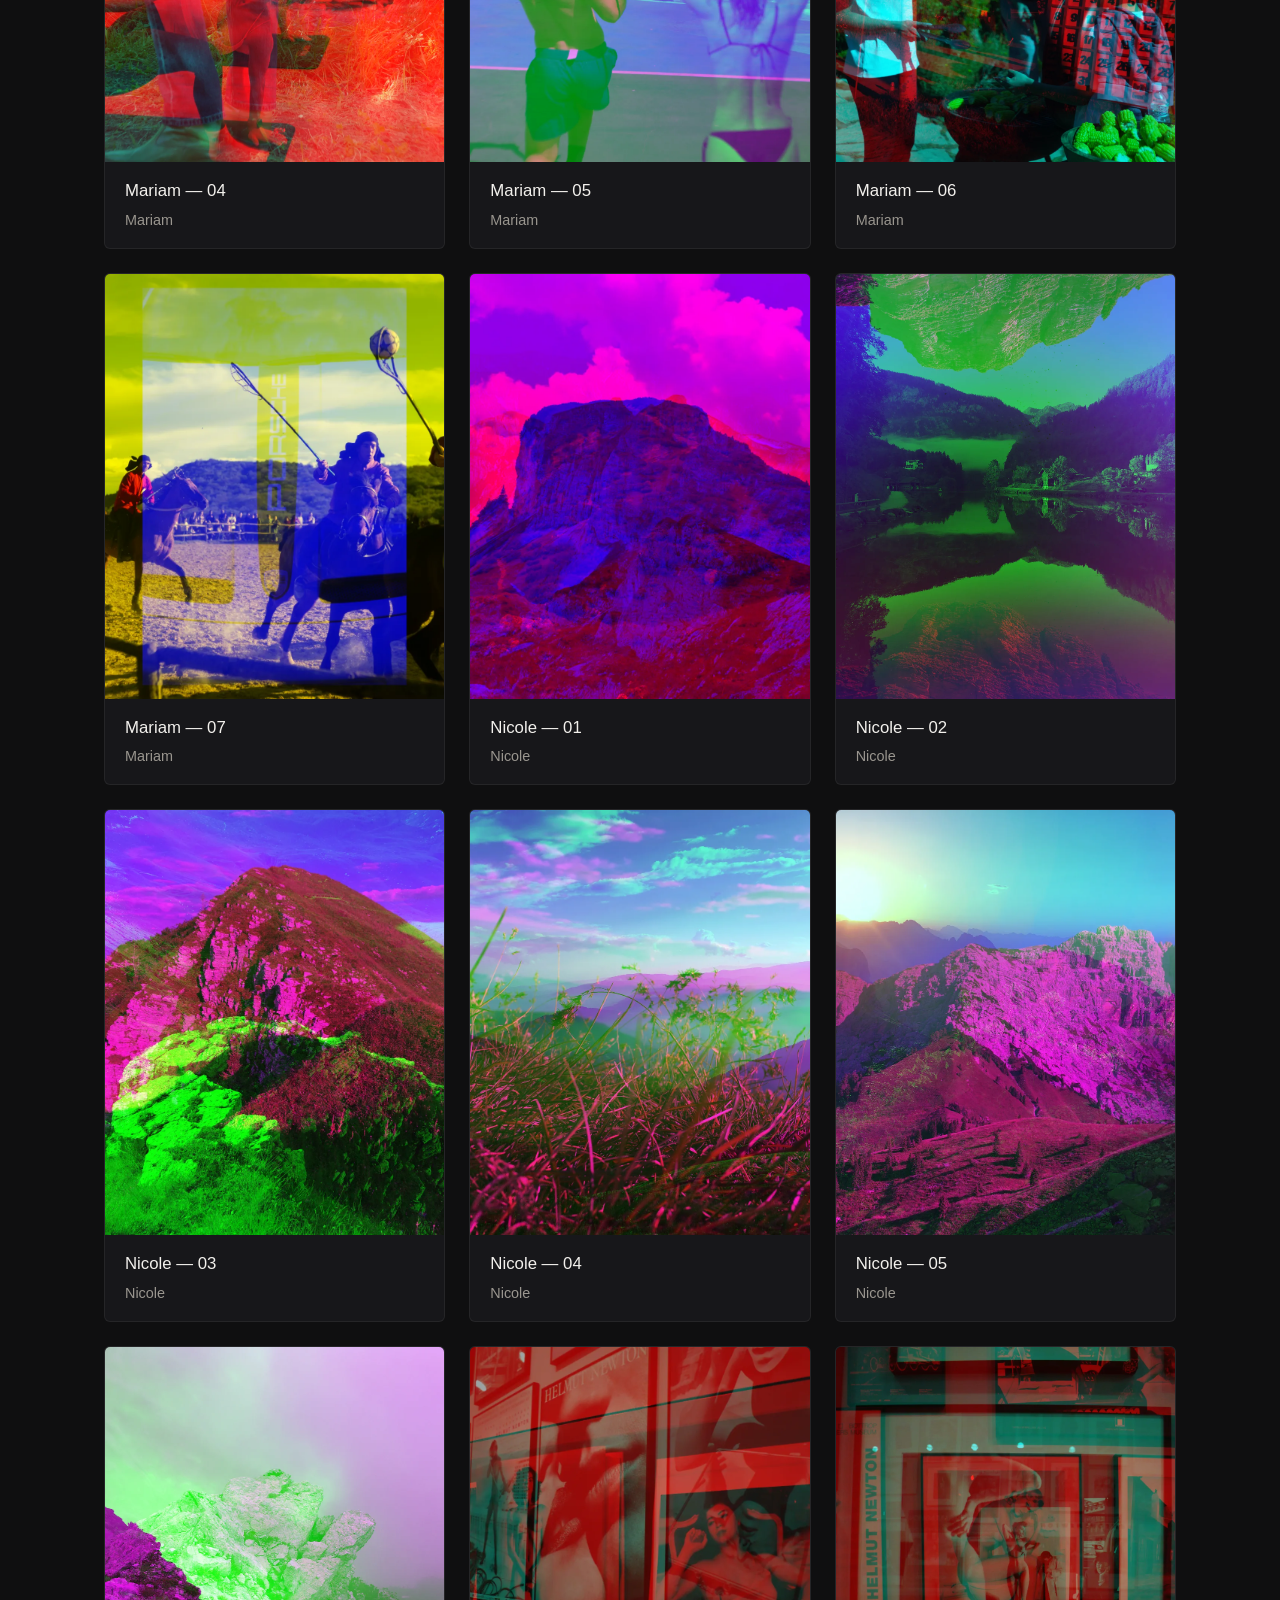
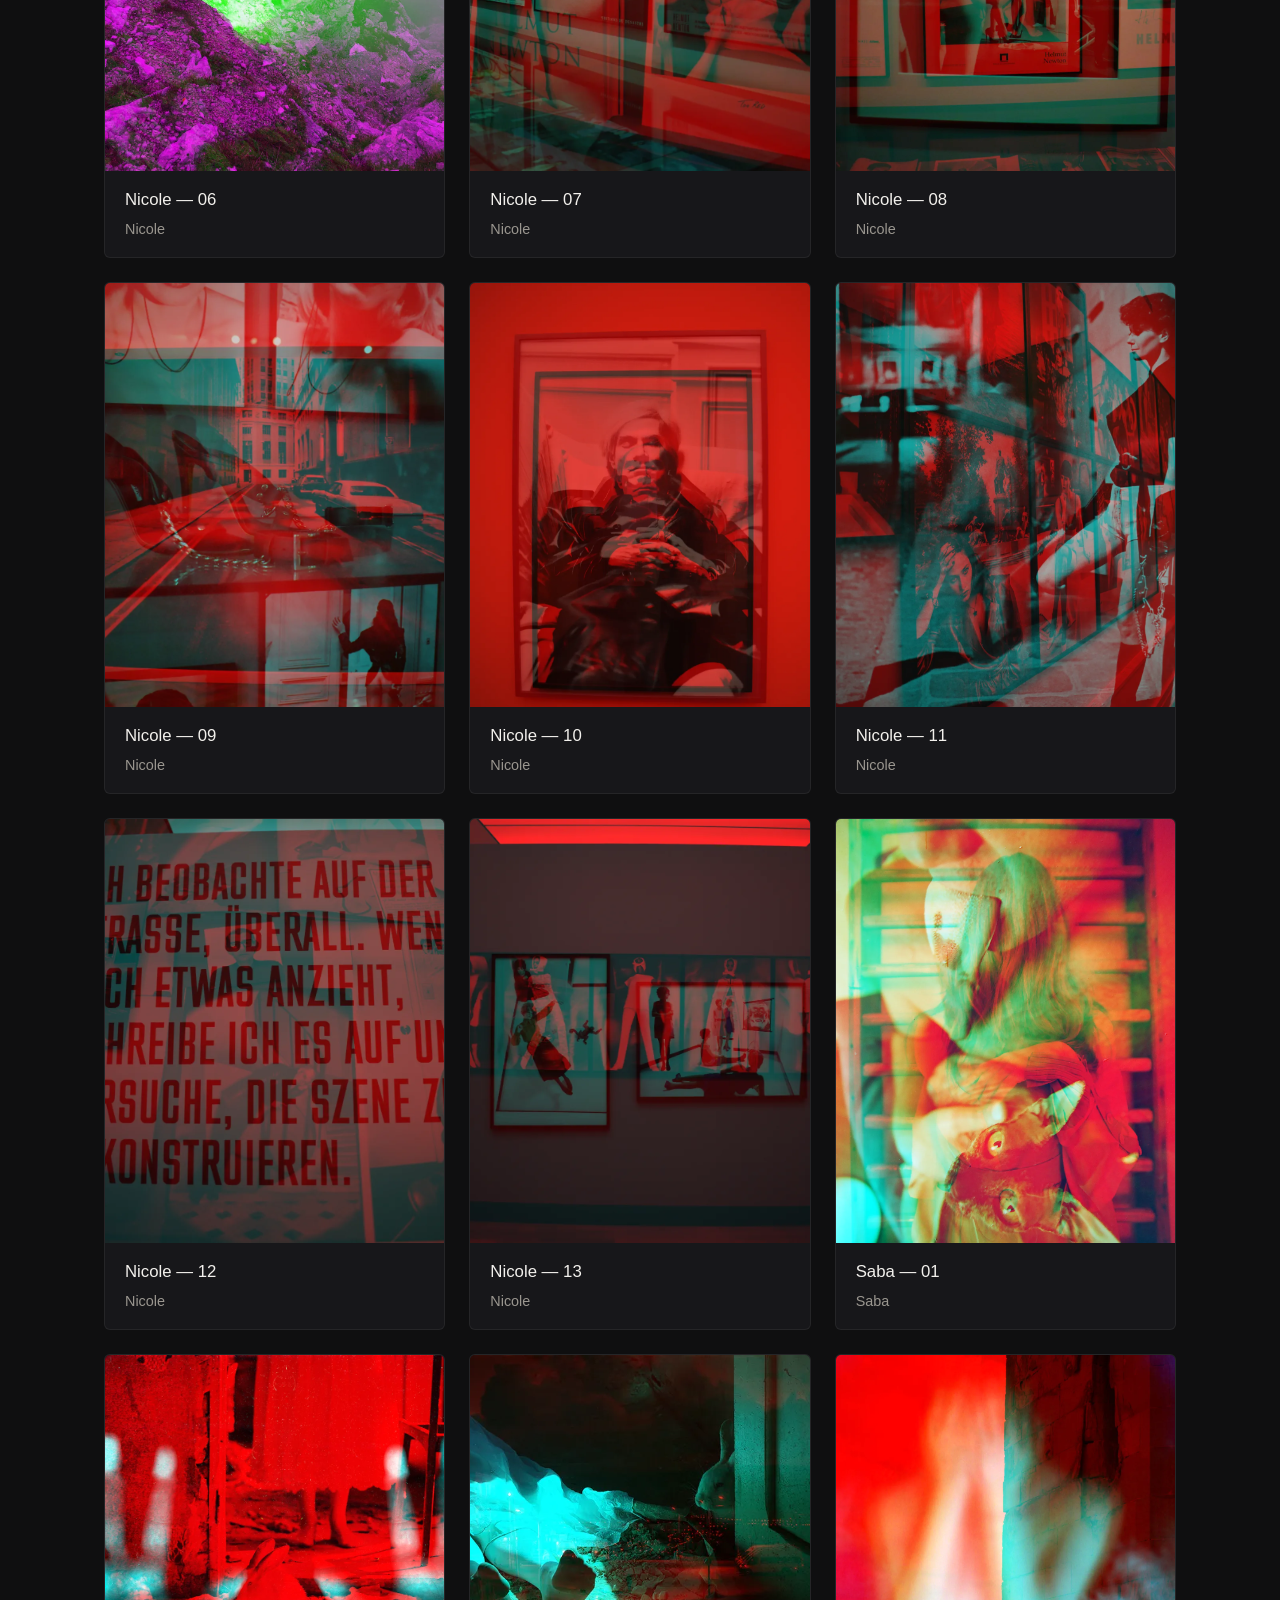
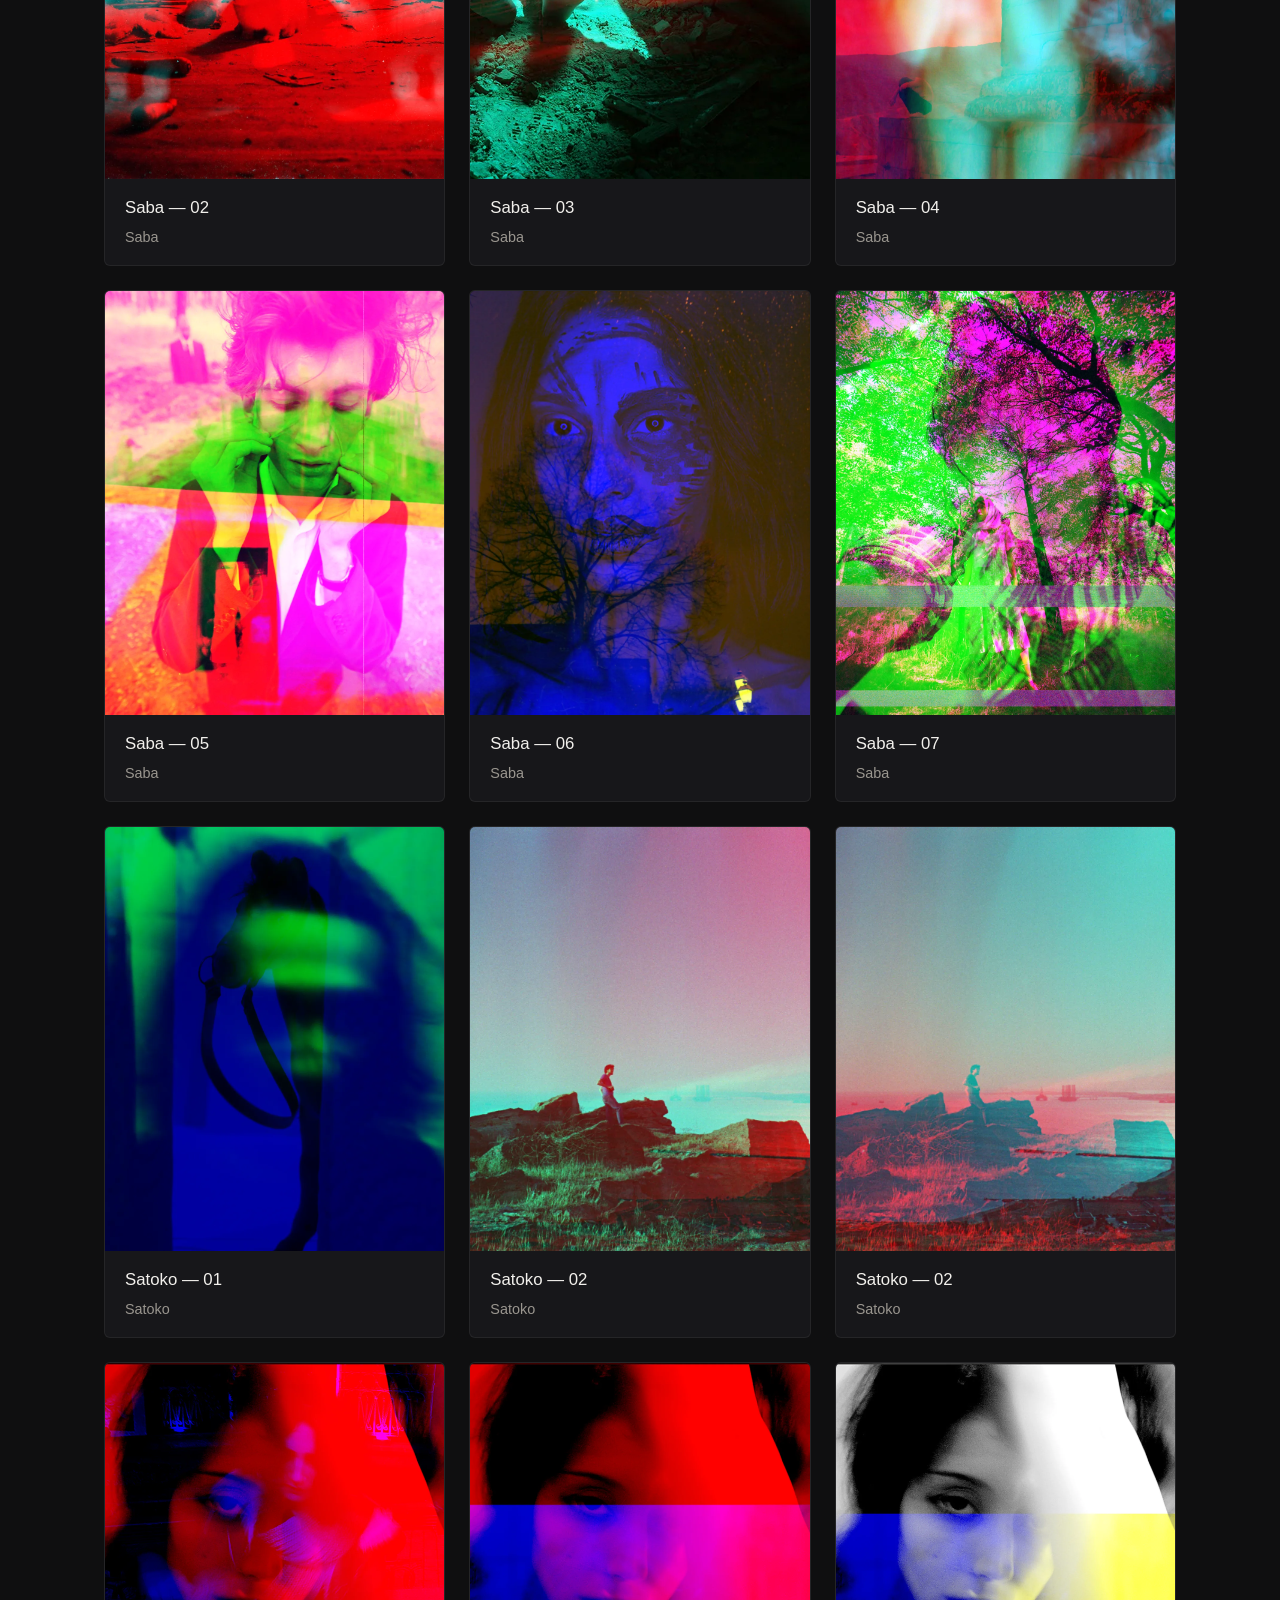
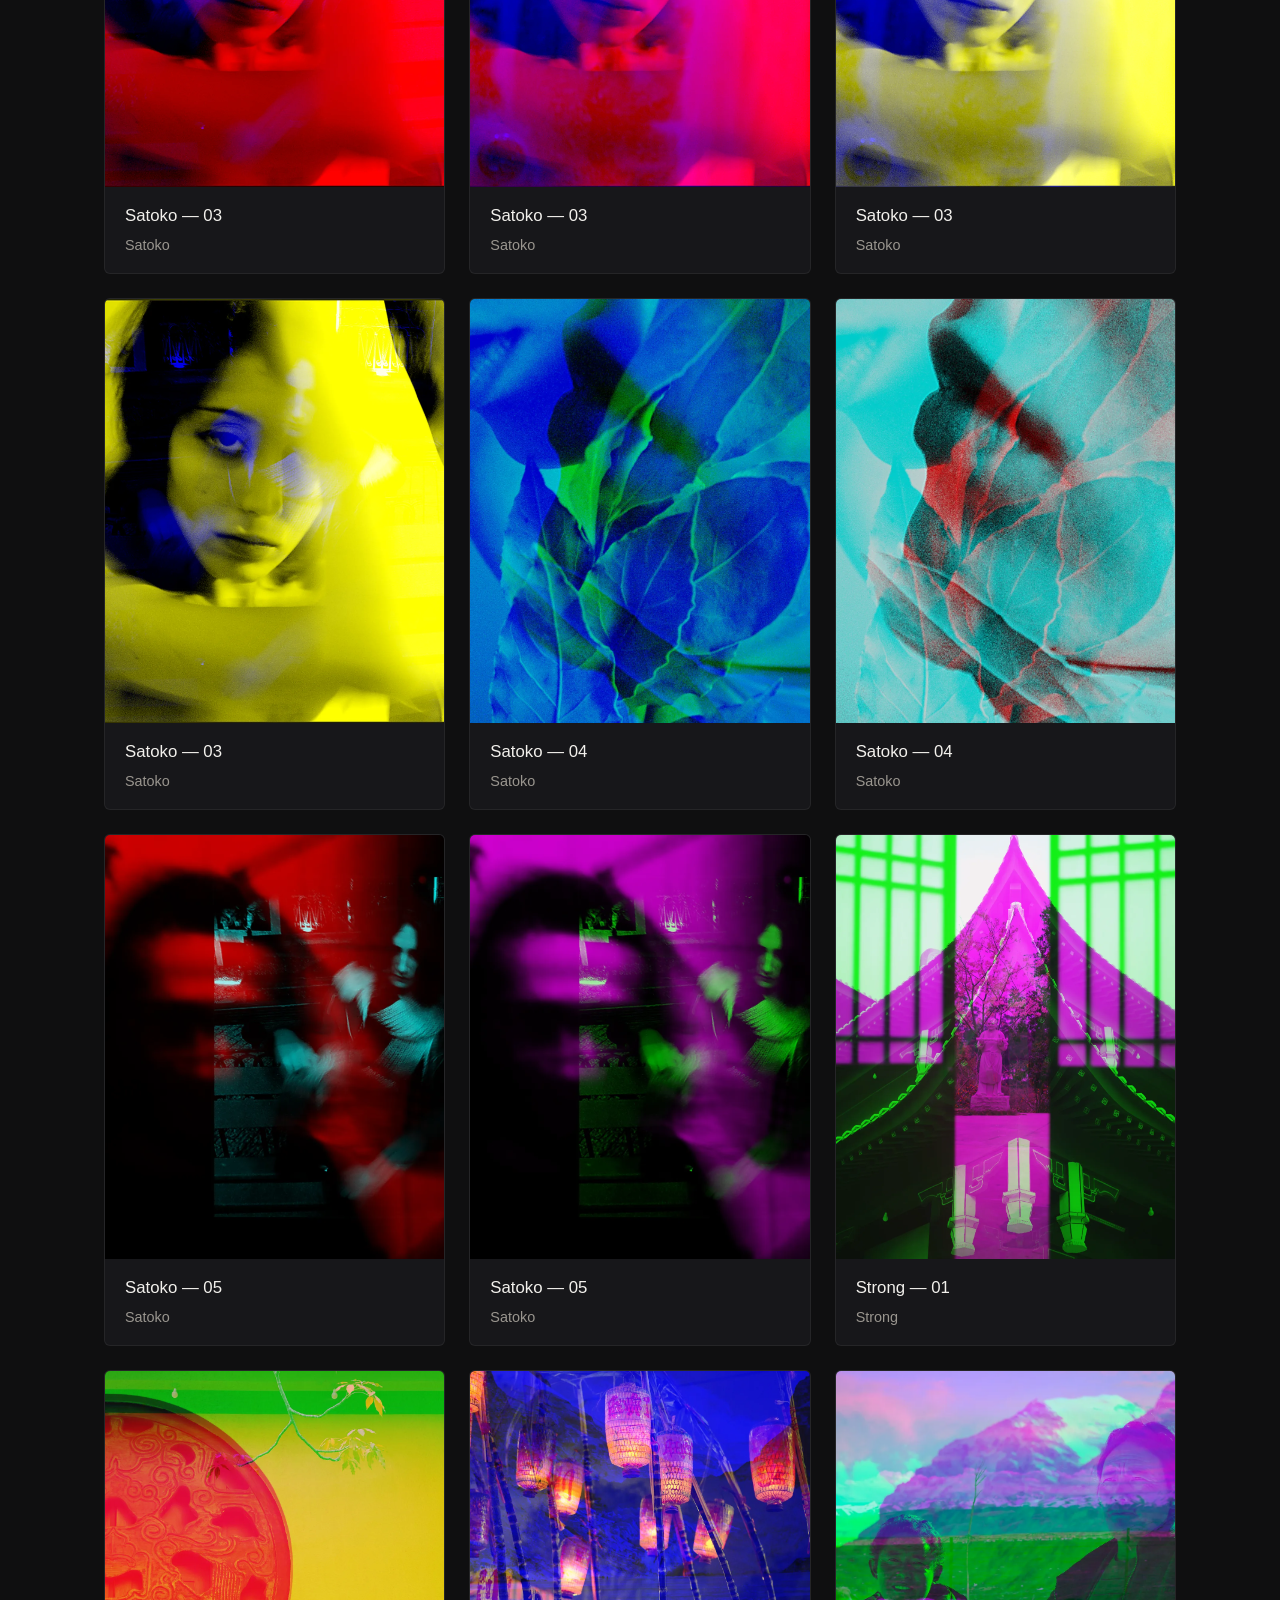
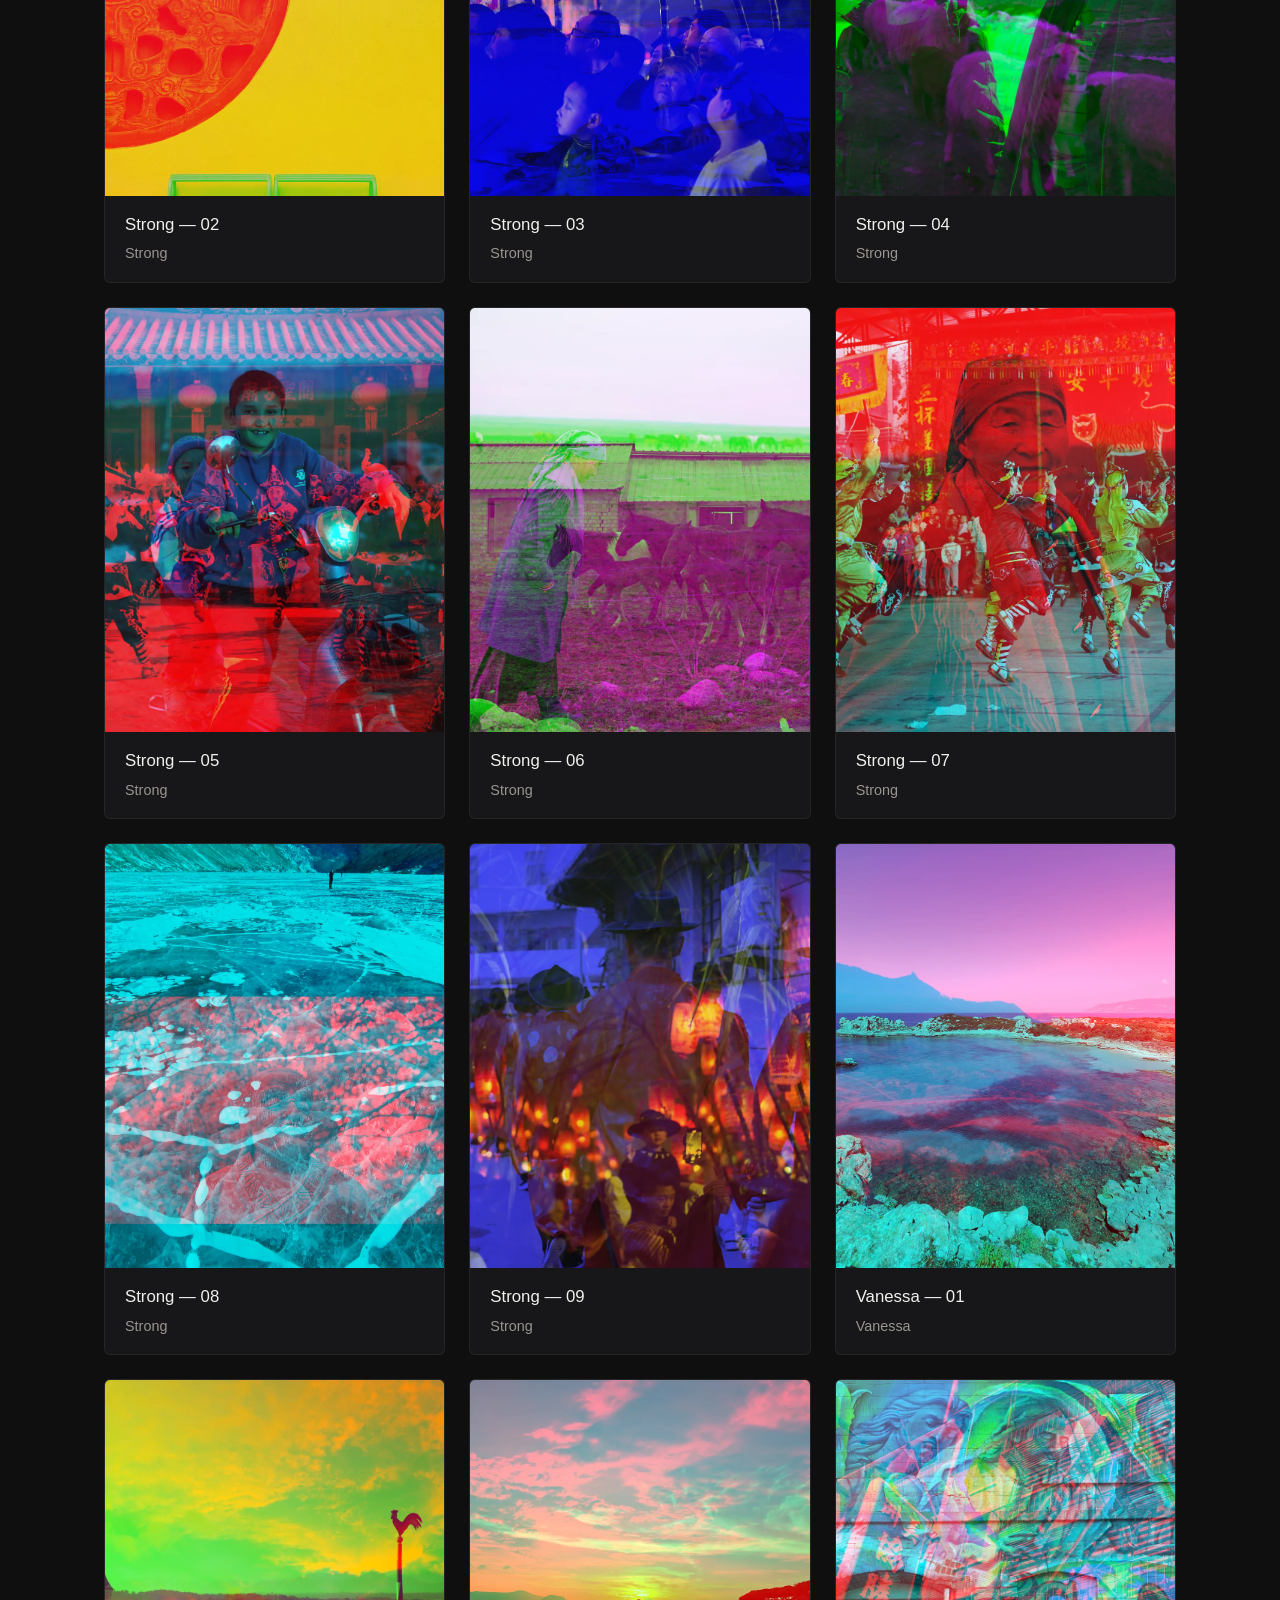
==== commit e7846ed5: "Simplify Back to Kidashi Design tab, drop hover shift Replace the web-component wrapper with a plain" ====
--- a/index.html
+++ b/index.html
@@ -7,11 +7,10 @@
 <meta name="description" content="Artista is a contemporary art gallery showcasing emerging and established artists.">
 <link rel="stylesheet" href="css/style.css">
     <link rel="icon" type="image/x-icon" href="src/Favicon-artista-artista.svg">
-    <script src="js/back-to-kidashi-tab.js" defer></script>
 </head>
 <body>
 
-<back-to-kidashi-tab url="https://www.kidashidesign.com/"></back-to-kidashi-tab>
+<a class="kidashi-tab" href="https://www.kidashidesign.com/"><svg class="kidashi-tab__icon" viewBox="0 0 24 24" width="16" height="16" aria-hidden="true" focusable="false"><path d="M15 5l-7 7 7 7" fill="none" stroke="currentColor" stroke-width="2.4" stroke-linecap="round" stroke-linejoin="round"></path></svg><span class="kidashi-tab__label">Back to Kidashi Design</span></a>
 
 <header class="site-header">
   <nav class="nav">
--- a/css/style.css
+++ b/css/style.css
@@ -203,3 +203,52 @@
   .nav-links.open { display: flex; }
   .nav-toggle { display: block; }
 }
+
+.kidashi-tab {
+  position: fixed;
+  top: 50%;
+  left: 0;
+  transform: translateY(-50%);
+  z-index: 9999;
+  display: flex;
+  align-items: center;
+  gap: 0.5rem;
+  min-height: 44px;
+  padding: 0.75rem 1.25rem 0.75rem 1rem;
+  background: #CBCFAE;
+  color: #ffffff;
+  font-family: "Helvetica Neue", Arial, sans-serif;
+  font-weight: 700;
+  font-size: 0.85rem;
+  letter-spacing: 0.01em;
+  white-space: nowrap;
+  border-radius: 0 999px 999px 0;
+  box-shadow: 2px 0 10px rgba(0, 0, 0, 0.25);
+  transition: background-color 0.2s ease;
+}
+
+.kidashi-tab:hover,
+.kidashi-tab:focus-visible {
+  background: #A9AD8C;
+}
+
+.kidashi-tab:focus-visible {
+  outline: 2px solid #ffffff;
+  outline-offset: 2px;
+}
+
+.kidashi-tab__icon {
+  flex-shrink: 0;
+}
+
+@media (max-width: 600px) {
+  .kidashi-tab {
+    padding: 0.6rem 0.85rem 0.6rem 0.65rem;
+    font-size: 0.72rem;
+    gap: 0.35rem;
+  }
+  .kidashi-tab__icon {
+    width: 14px;
+    height: 14px;
+  }
+}
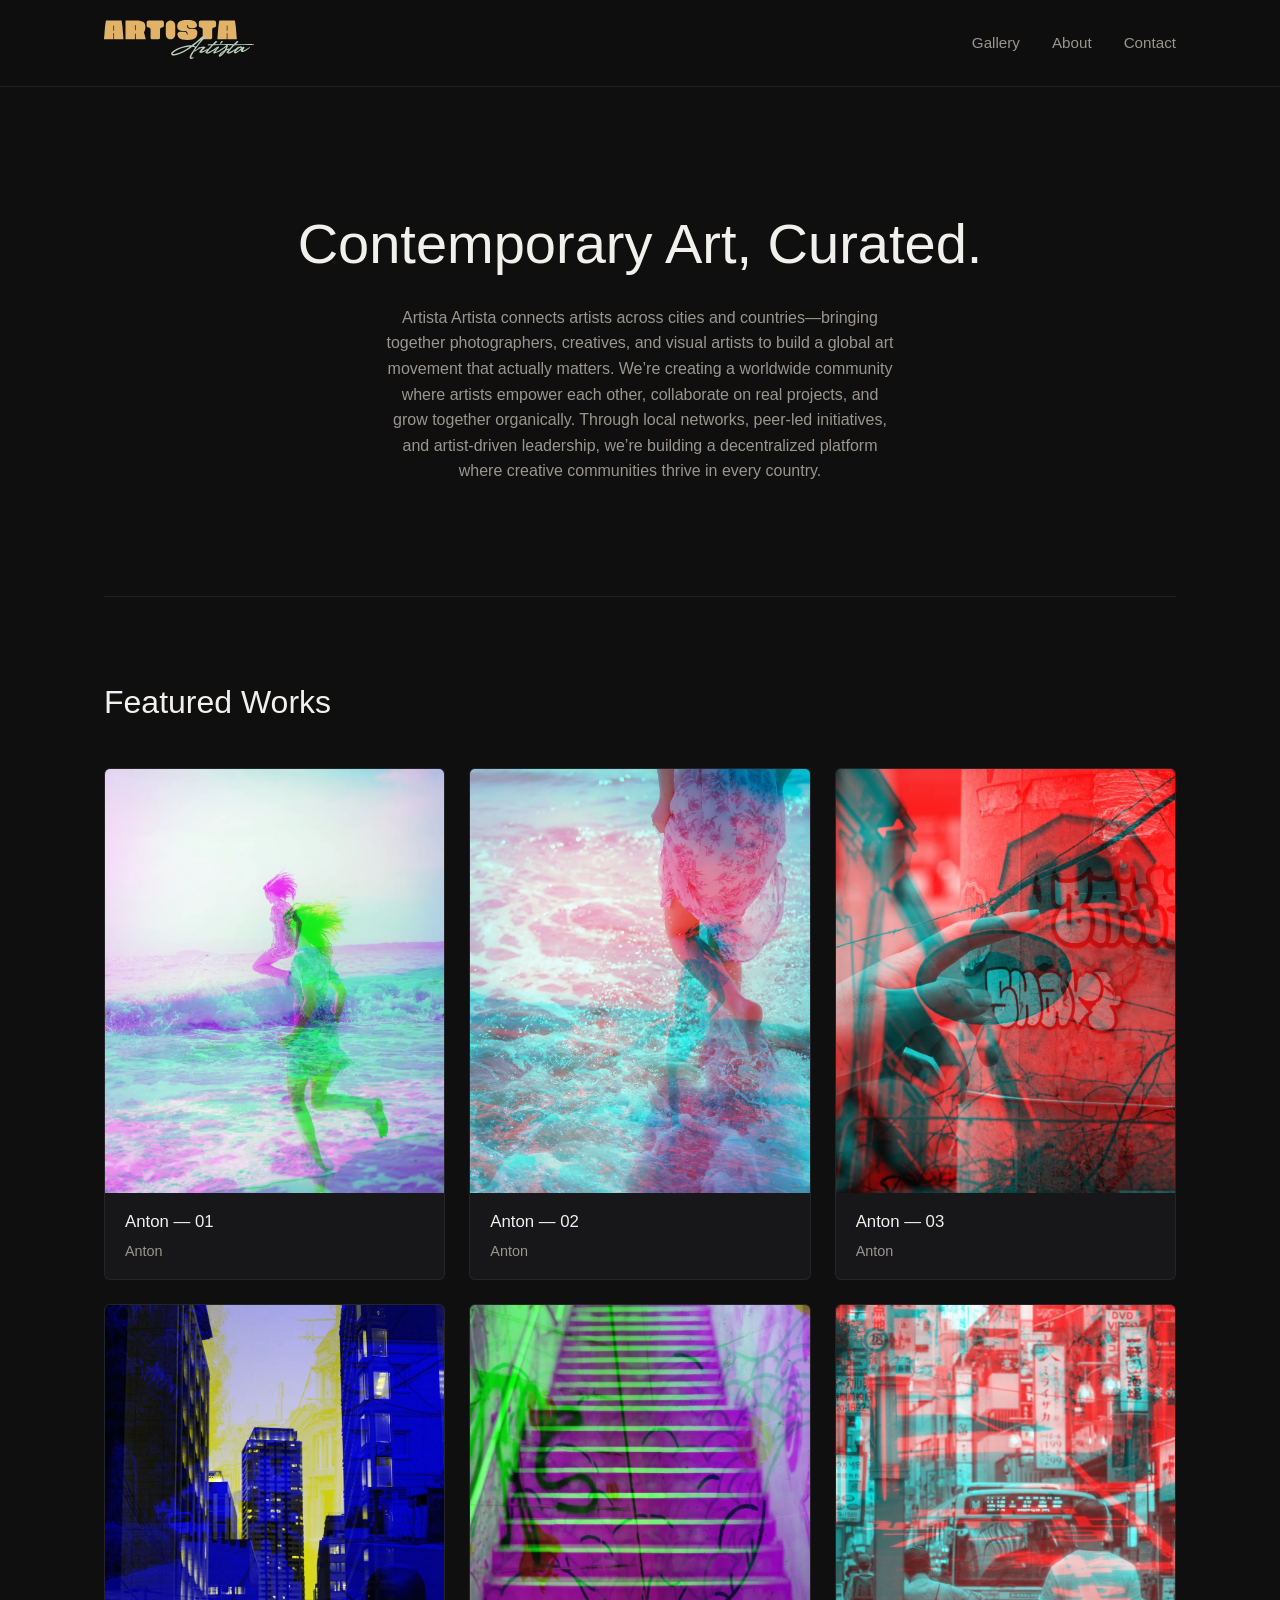
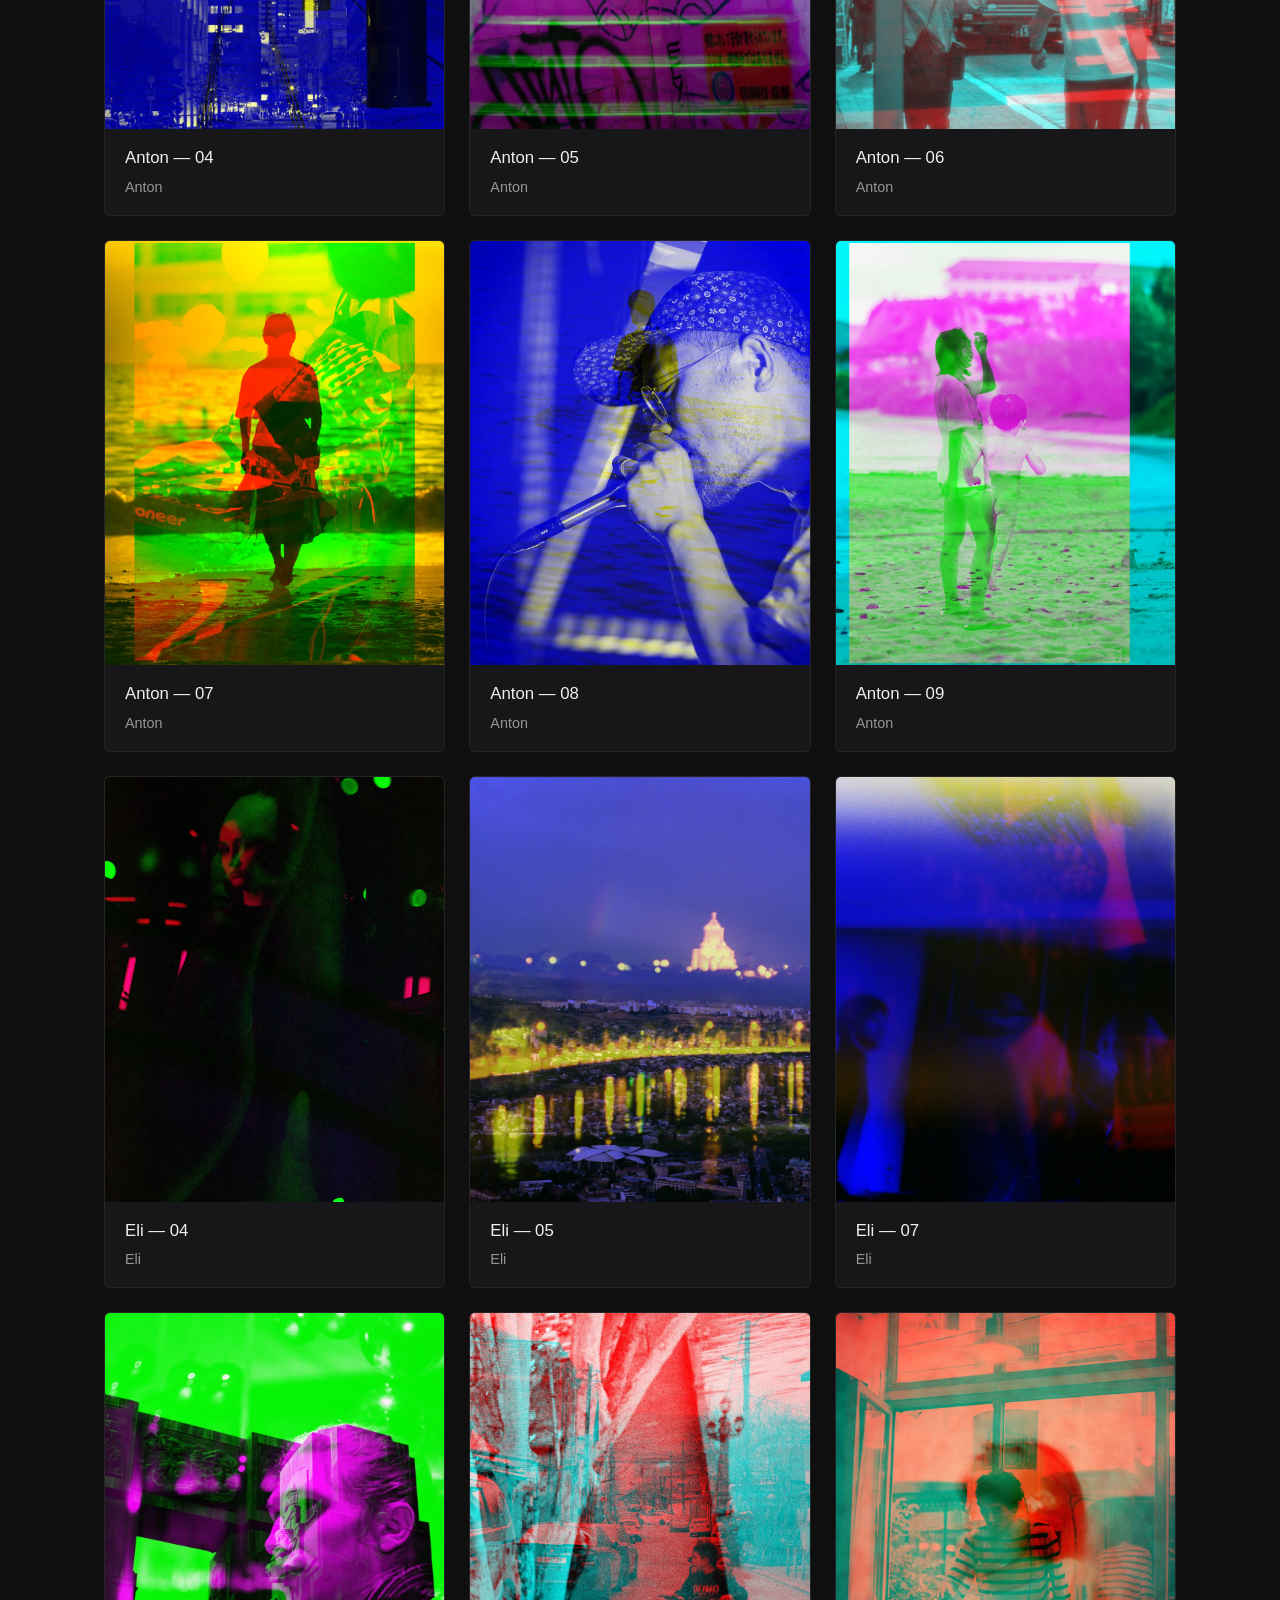
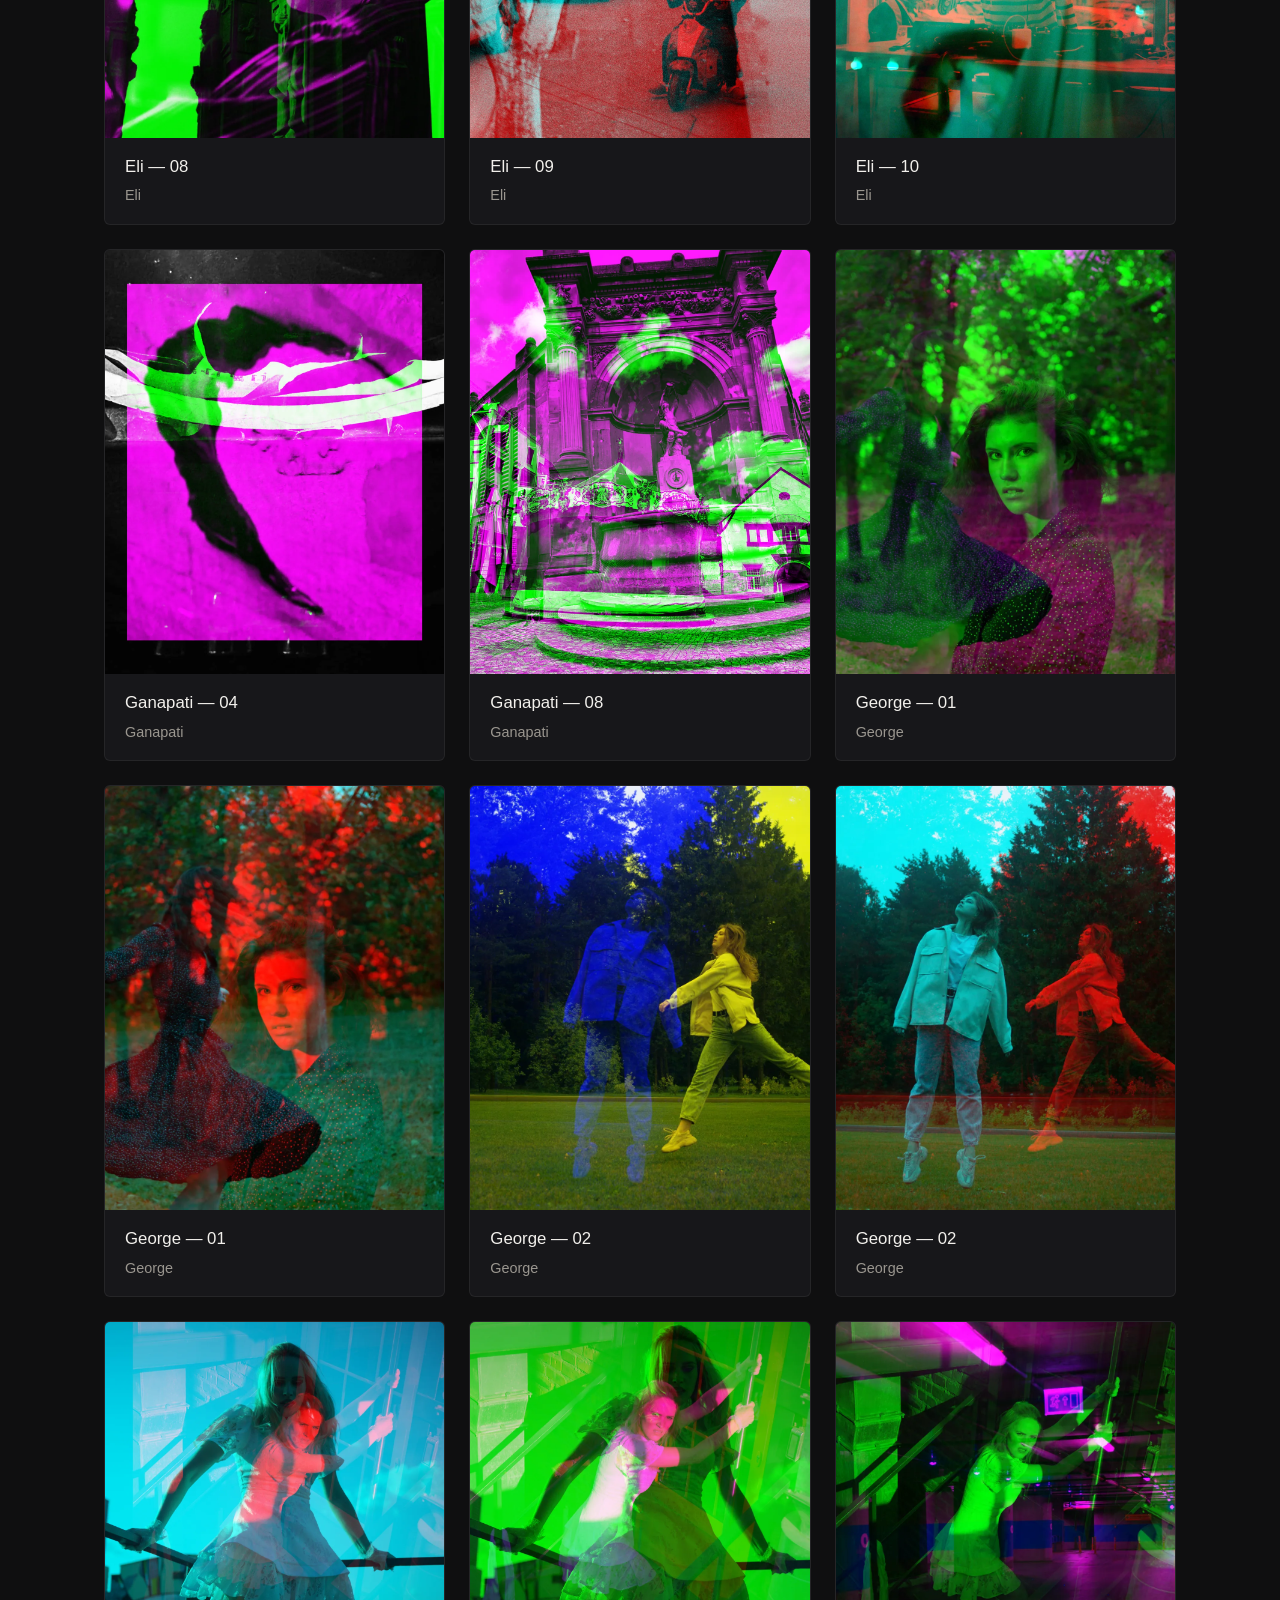
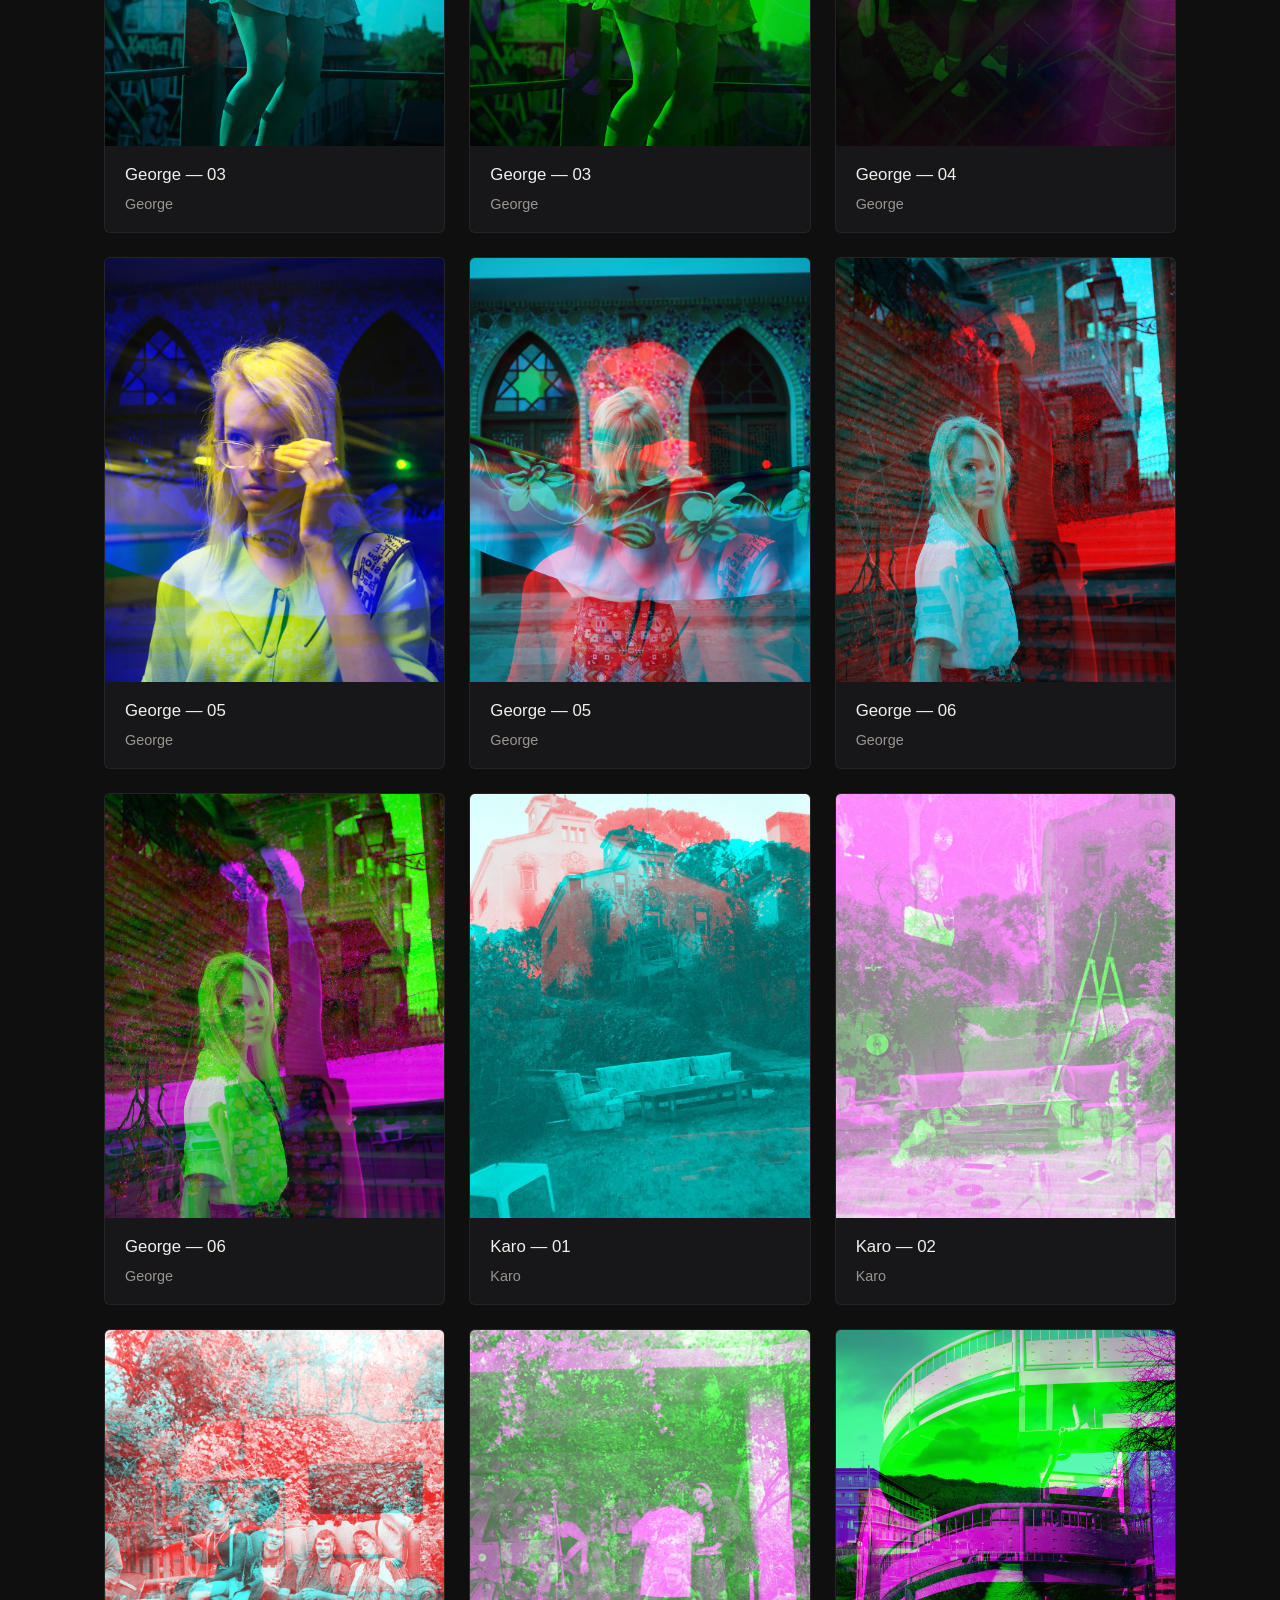
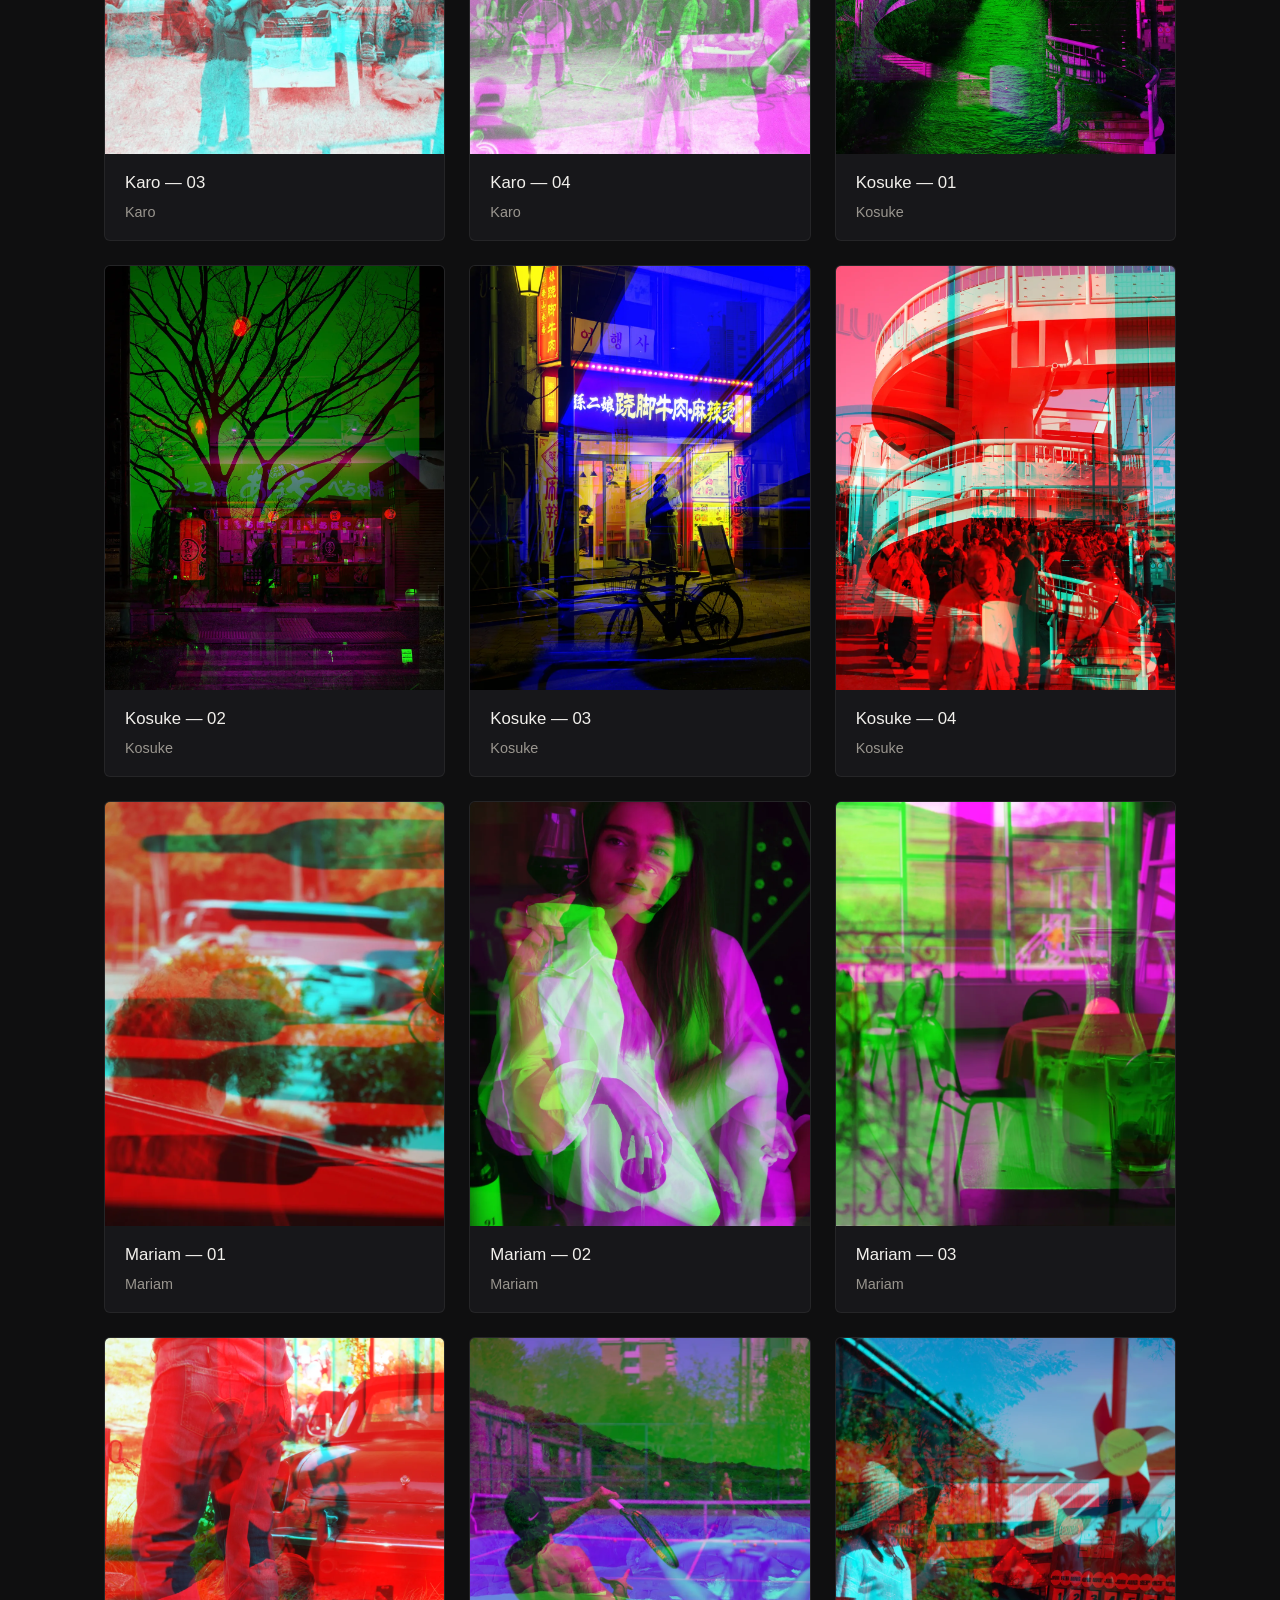
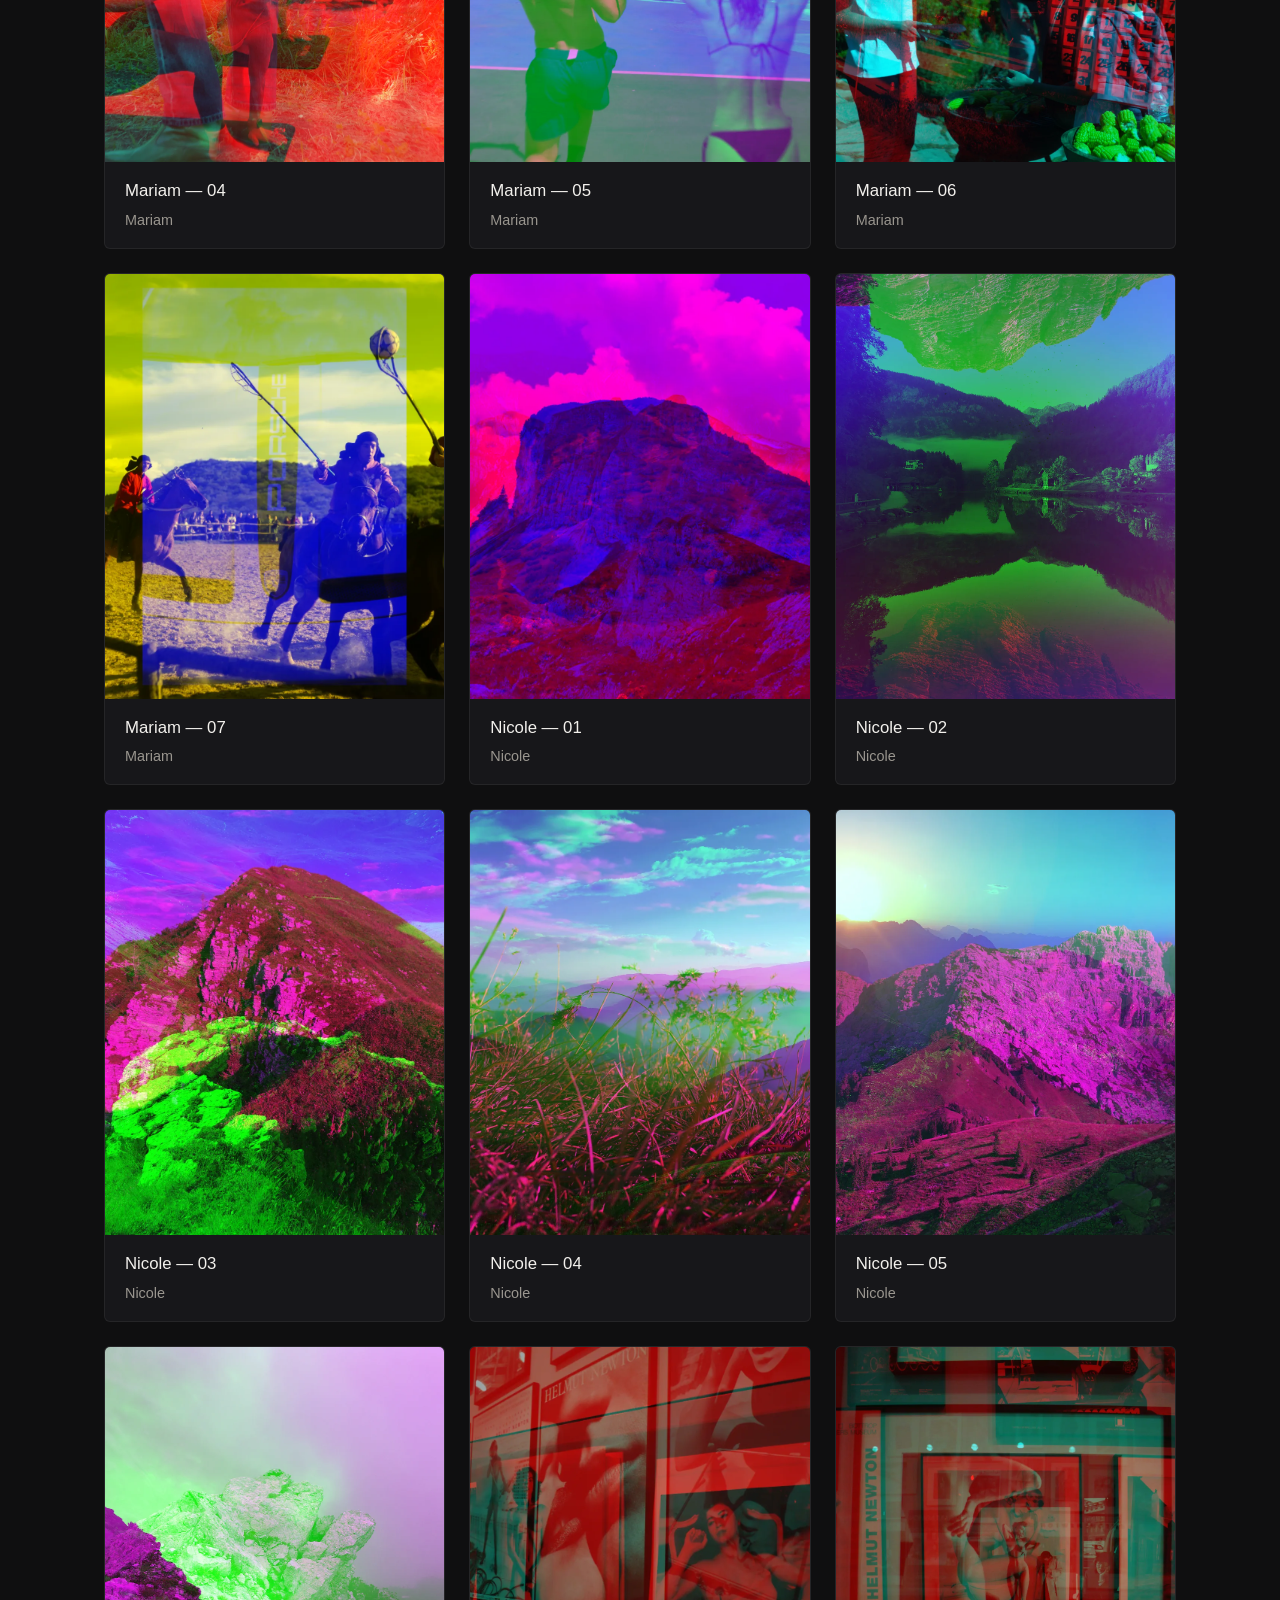
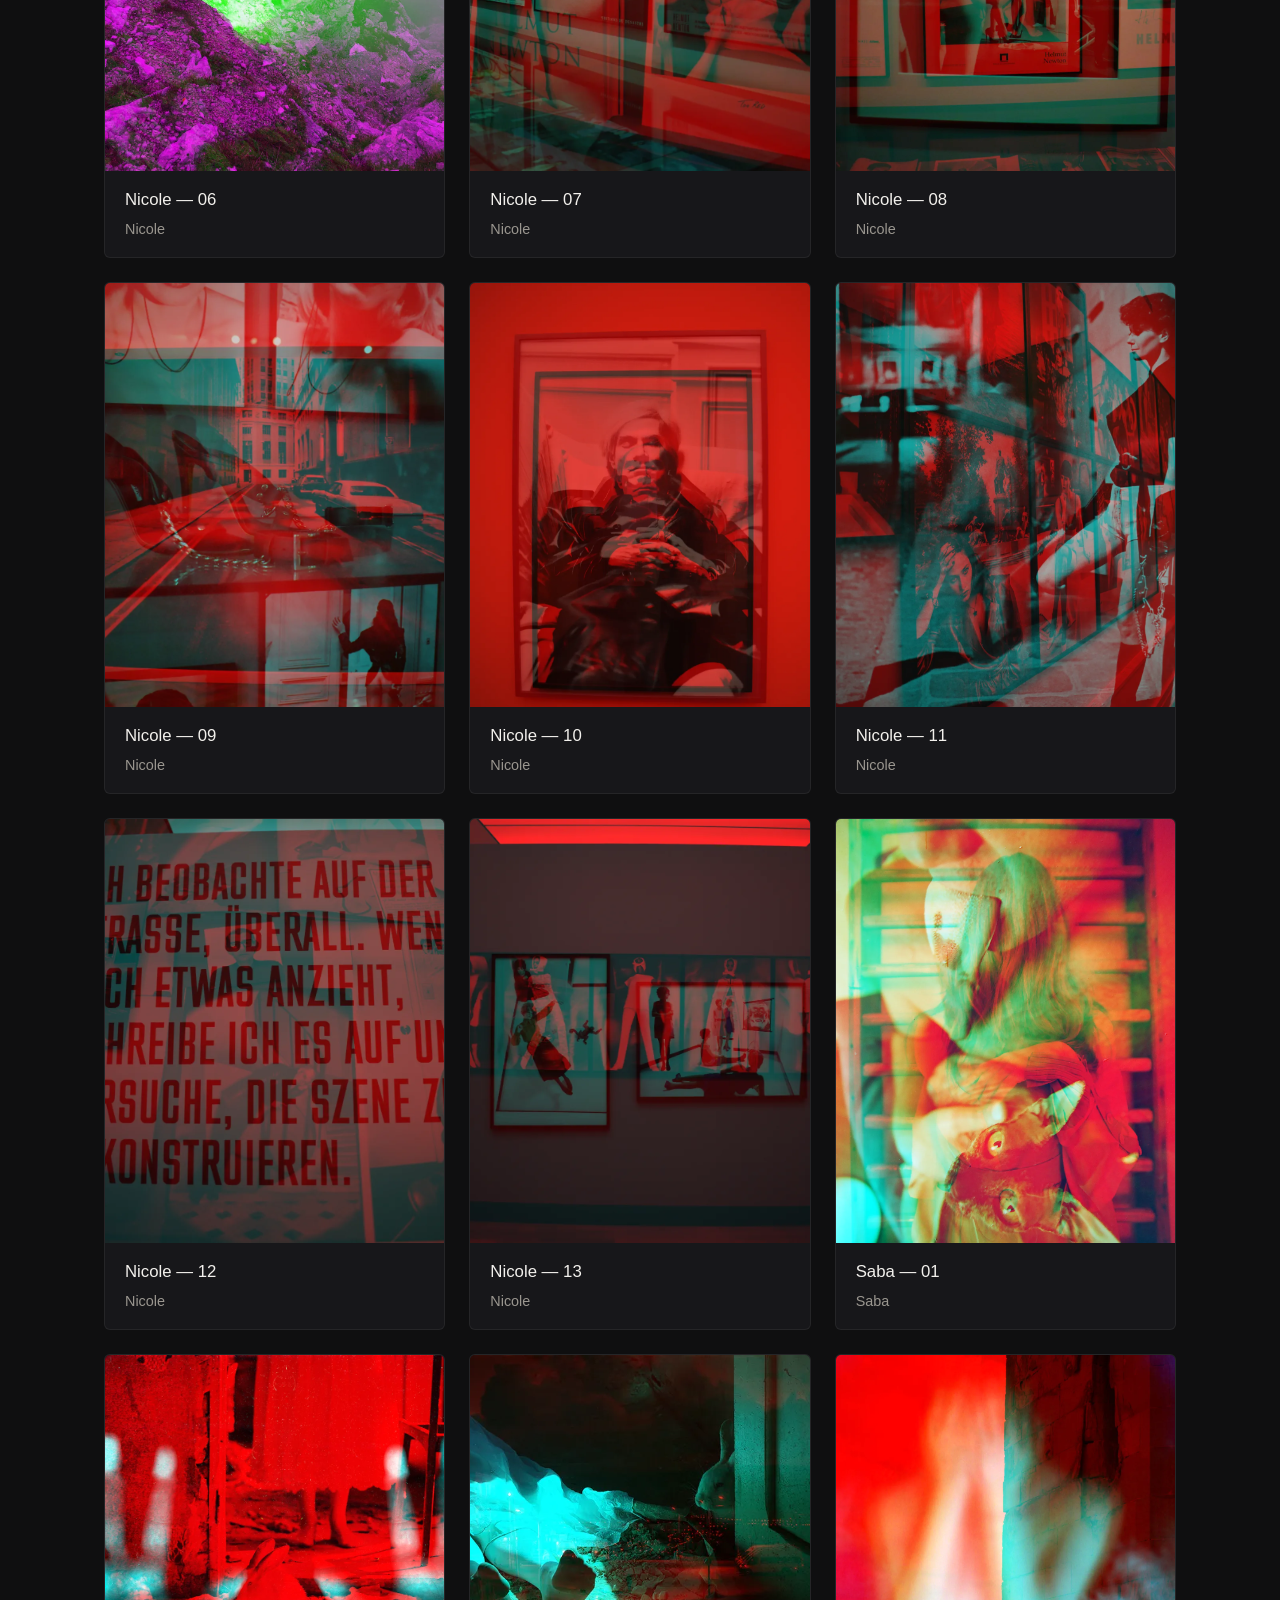
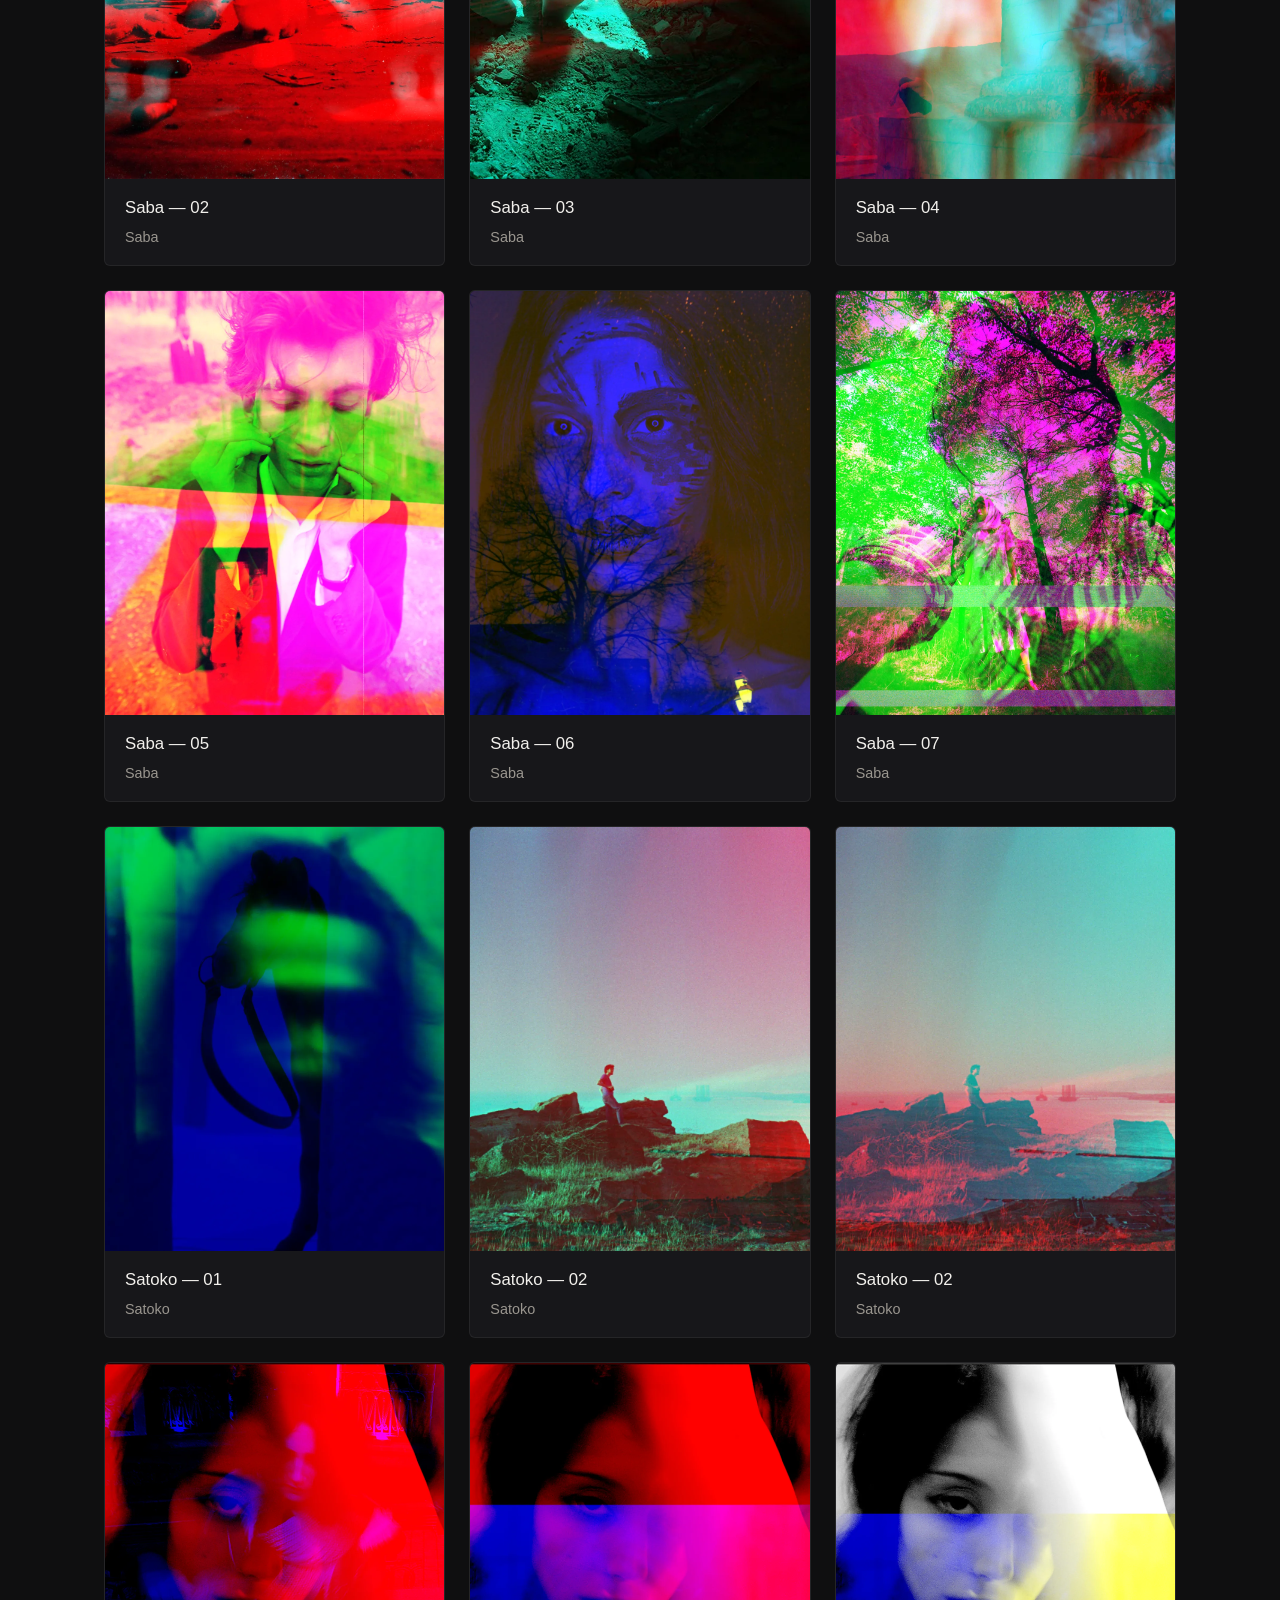
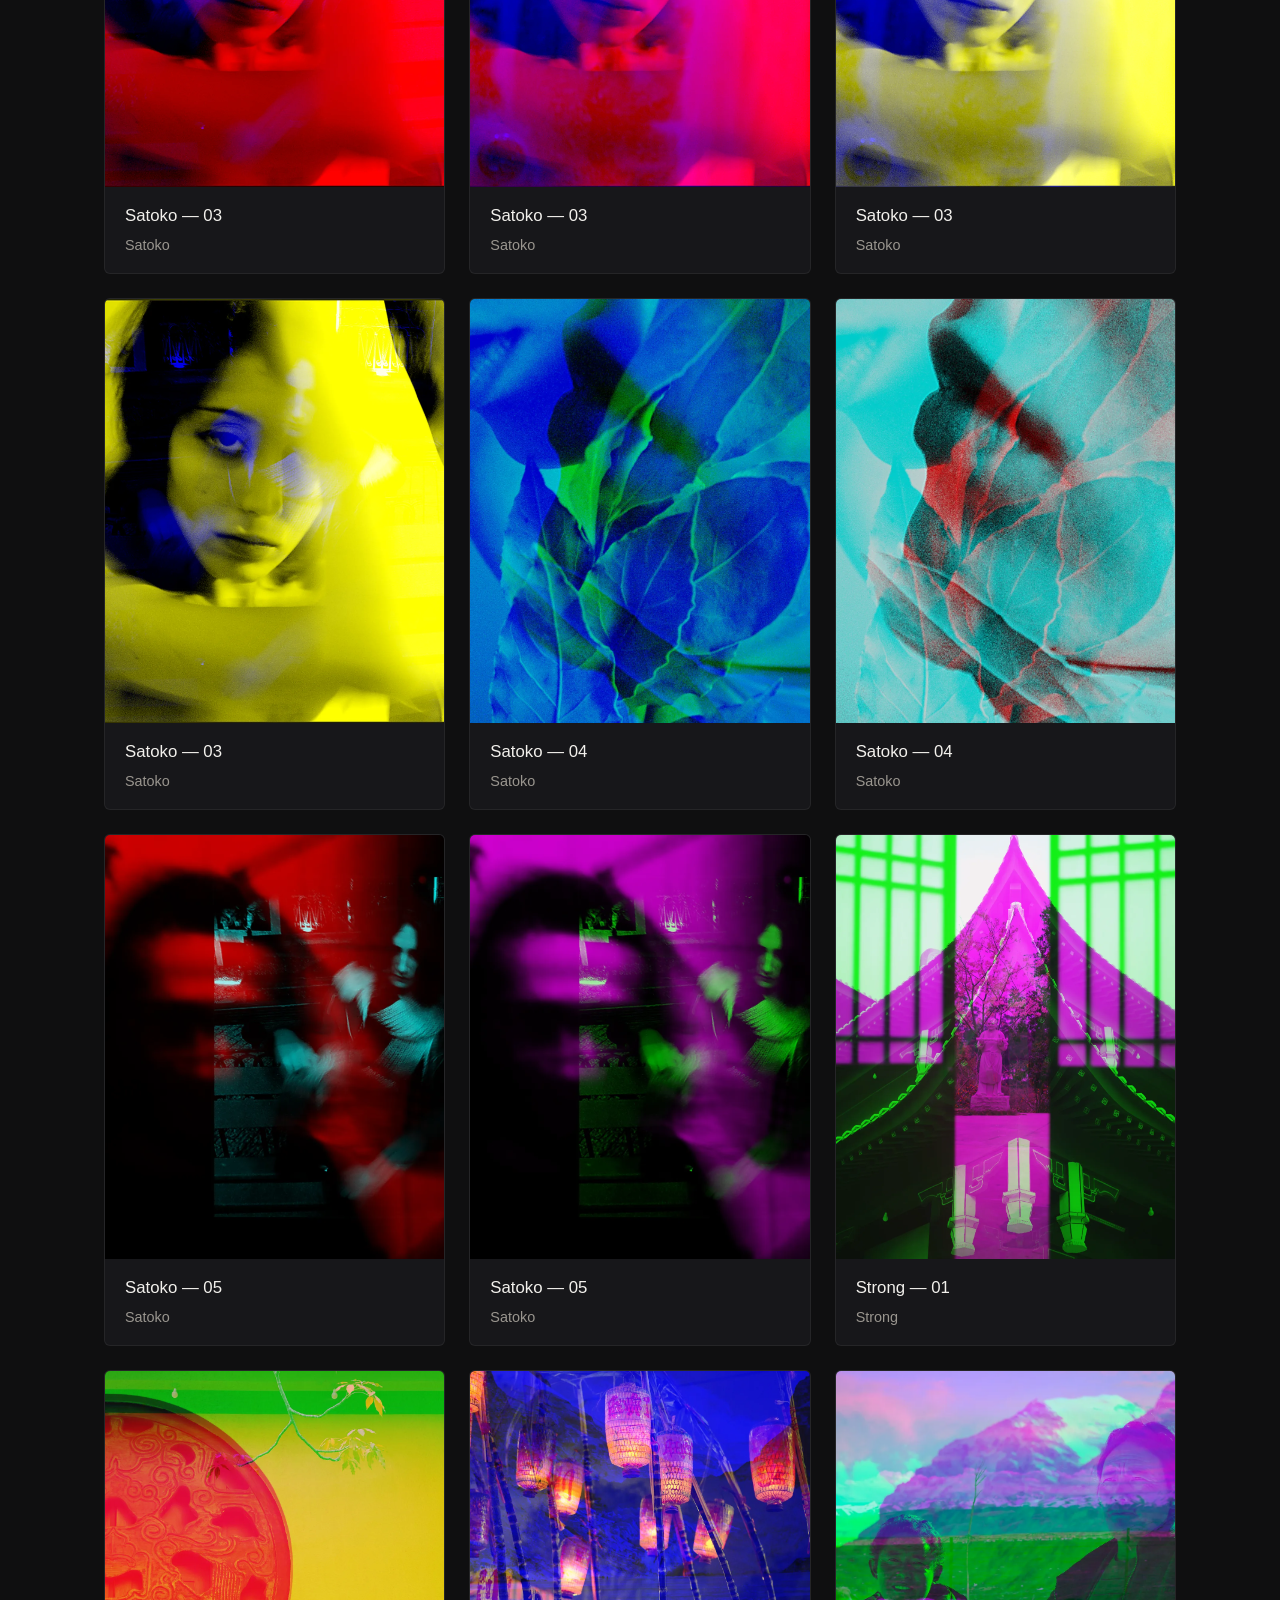
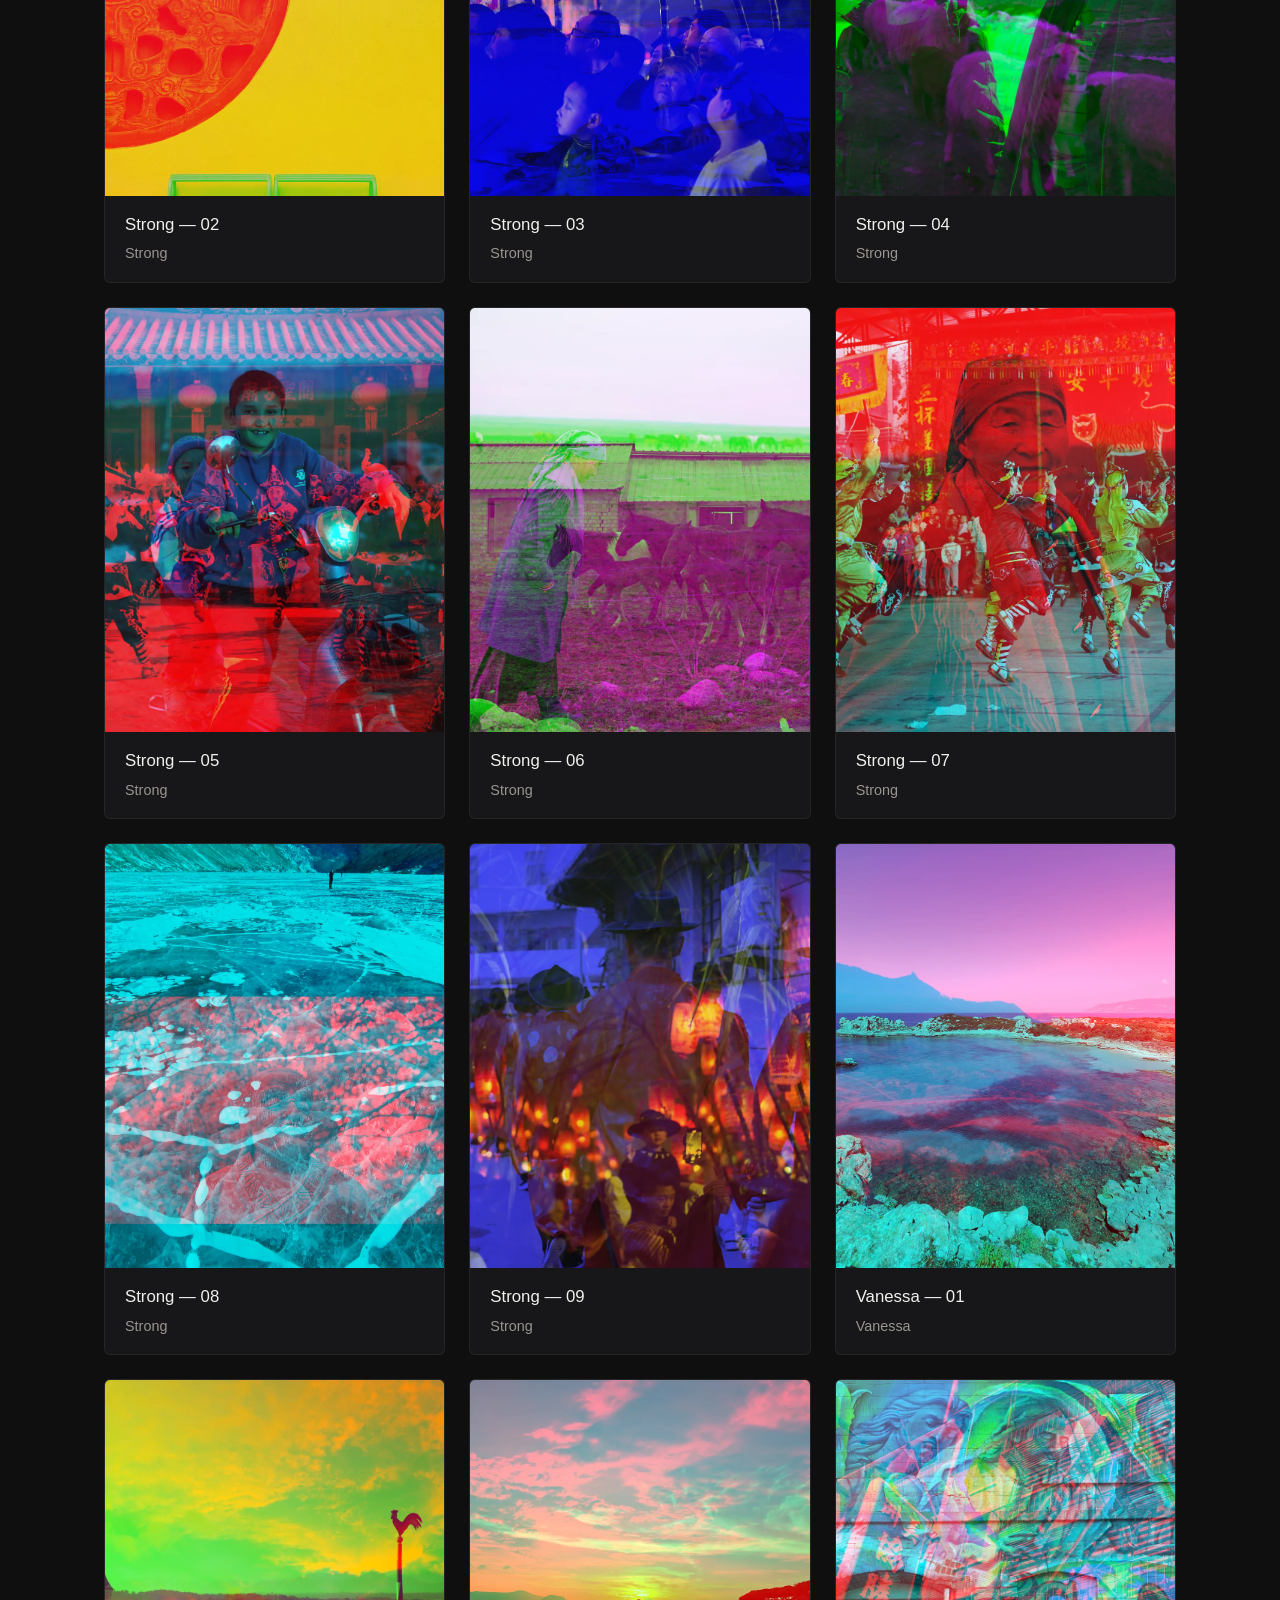
==== commit b64802cc: "Remove Back to Kidashi Design tab The tab belongs on the main Kidashi Design website, not on this de" ====
--- a/index.html
+++ b/index.html
@@ -9,8 +9,6 @@
     <link rel="icon" type="image/x-icon" href="src/Favicon-artista-artista.svg">
 </head>
 <body>
-
-<a class="kidashi-tab" href="https://www.kidashidesign.com/"><svg class="kidashi-tab__icon" viewBox="0 0 24 24" width="16" height="16" aria-hidden="true" focusable="false"><path d="M15 5l-7 7 7 7" fill="none" stroke="currentColor" stroke-width="2.4" stroke-linecap="round" stroke-linejoin="round"></path></svg><span class="kidashi-tab__label">Back to Kidashi Design</span></a>
 
 <header class="site-header">
   <nav class="nav">
--- a/css/style.css
+++ b/css/style.css
@@ -203,52 +203,3 @@
   .nav-links.open { display: flex; }
   .nav-toggle { display: block; }
 }
-
-.kidashi-tab {
-  position: fixed;
-  top: 50%;
-  left: 0;
-  transform: translateY(-50%);
-  z-index: 9999;
-  display: flex;
-  align-items: center;
-  gap: 0.5rem;
-  min-height: 44px;
-  padding: 0.75rem 1.25rem 0.75rem 1rem;
-  background: #CBCFAE;
-  color: #ffffff;
-  font-family: "Helvetica Neue", Arial, sans-serif;
-  font-weight: 700;
-  font-size: 0.85rem;
-  letter-spacing: 0.01em;
-  white-space: nowrap;
-  border-radius: 0 999px 999px 0;
-  box-shadow: 2px 0 10px rgba(0, 0, 0, 0.25);
-  transition: background-color 0.2s ease;
-}
-
-.kidashi-tab:hover,
-.kidashi-tab:focus-visible {
-  background: #A9AD8C;
-}
-
-.kidashi-tab:focus-visible {
-  outline: 2px solid #ffffff;
-  outline-offset: 2px;
-}
-
-.kidashi-tab__icon {
-  flex-shrink: 0;
-}
-
-@media (max-width: 600px) {
-  .kidashi-tab {
-    padding: 0.6rem 0.85rem 0.6rem 0.65rem;
-    font-size: 0.72rem;
-    gap: 0.35rem;
-  }
-  .kidashi-tab__icon {
-    width: 14px;
-    height: 14px;
-  }
-}
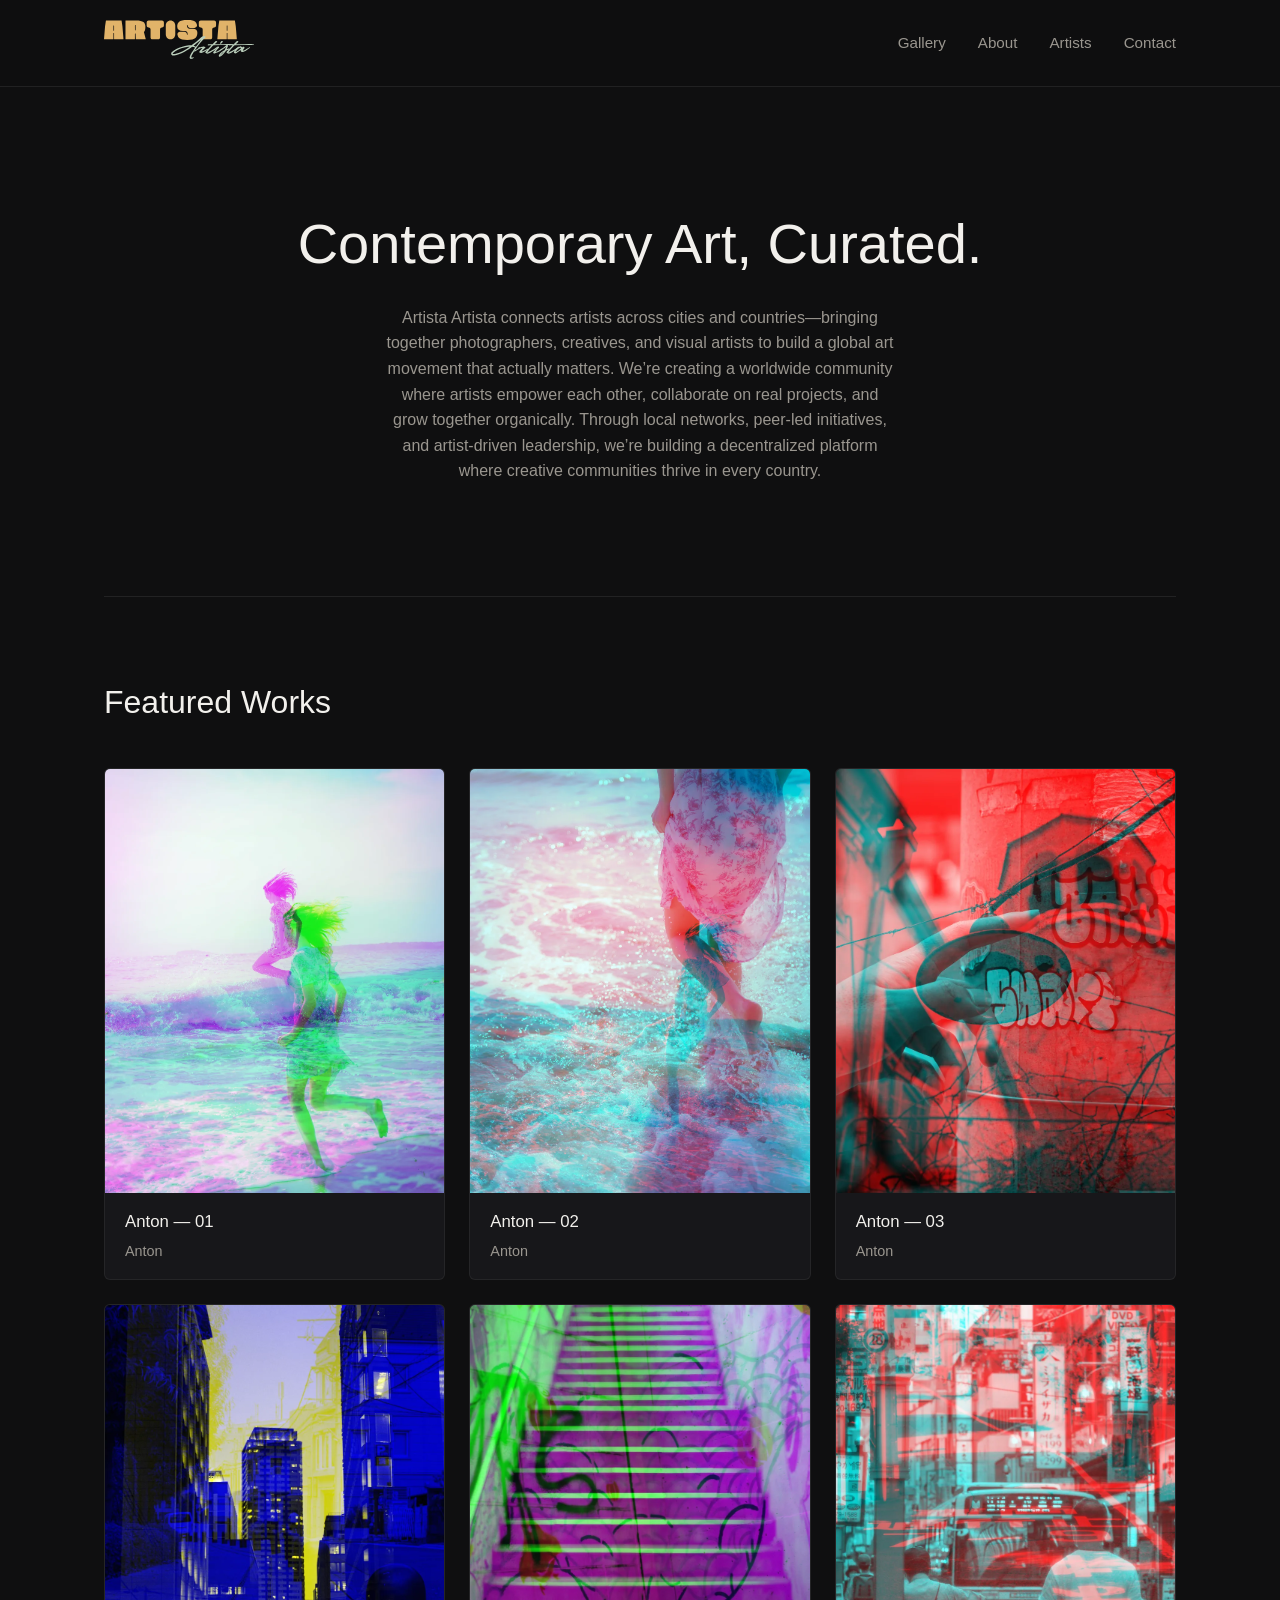
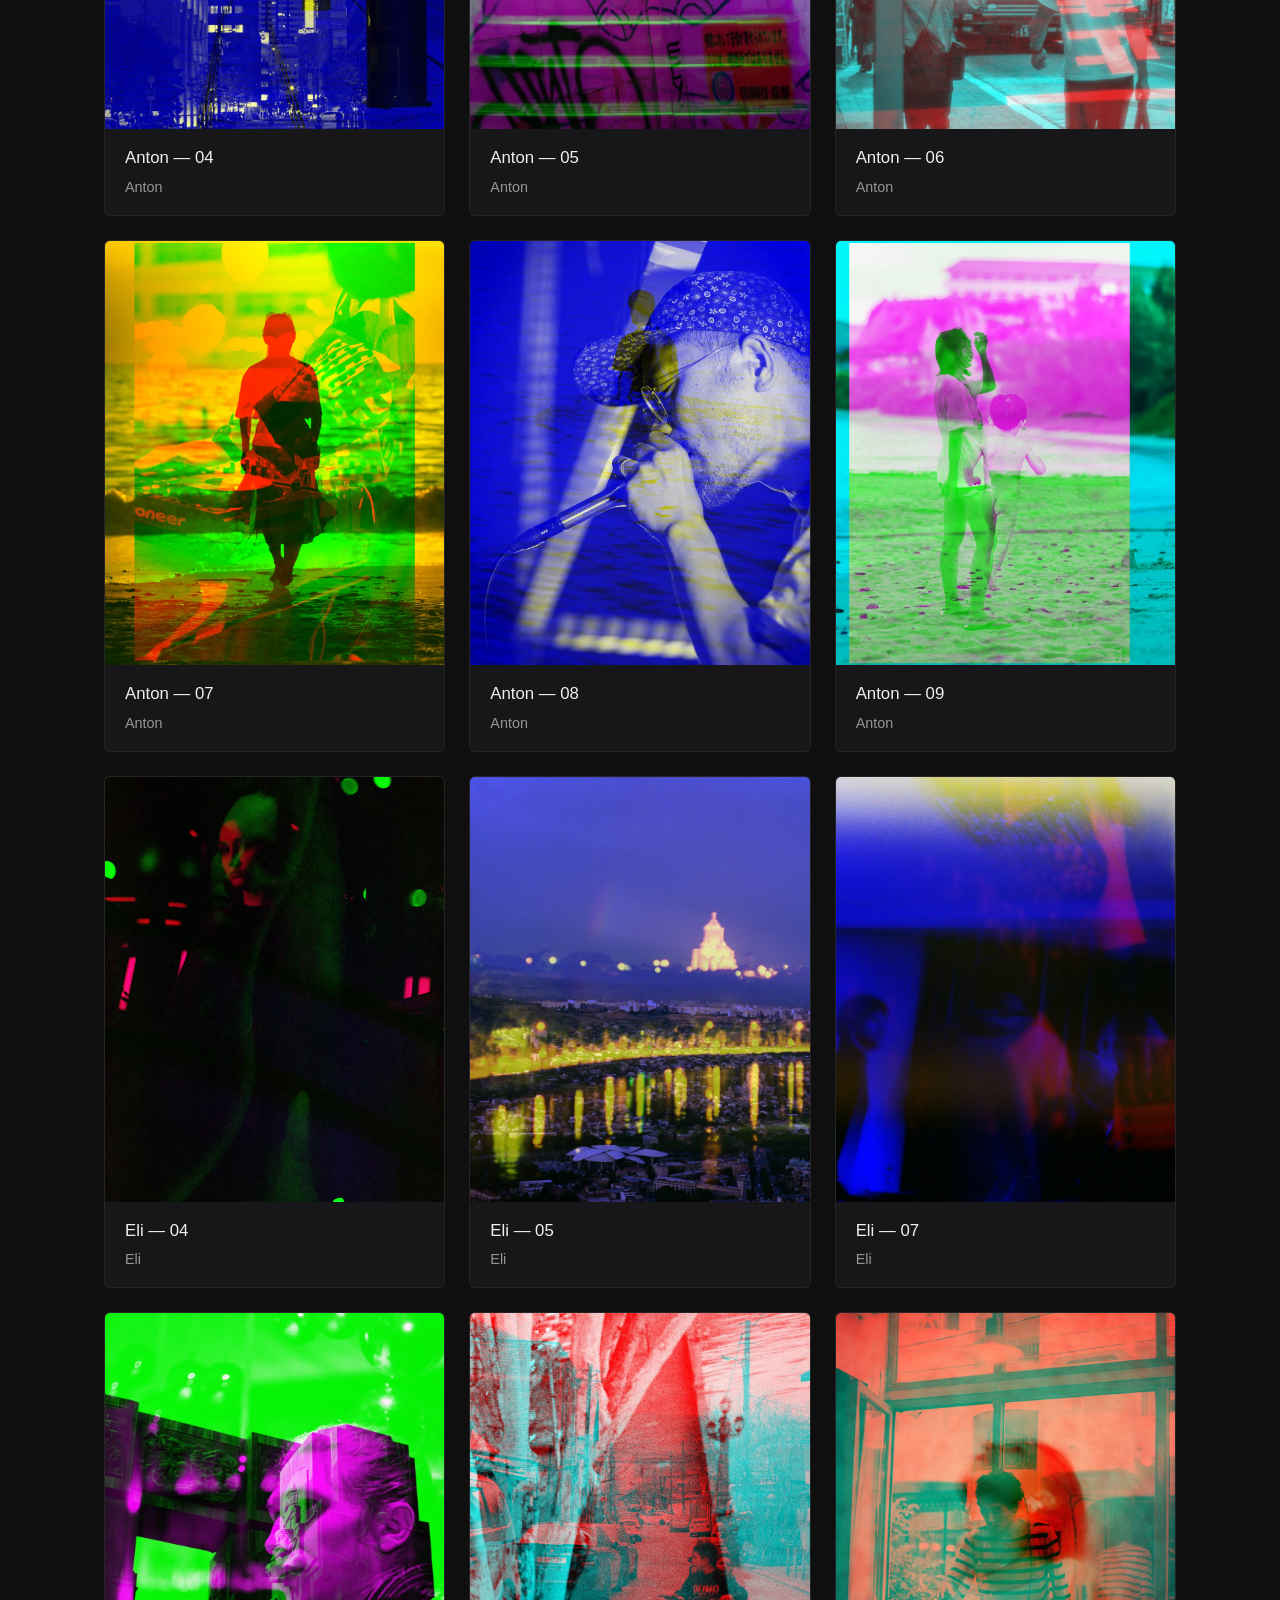
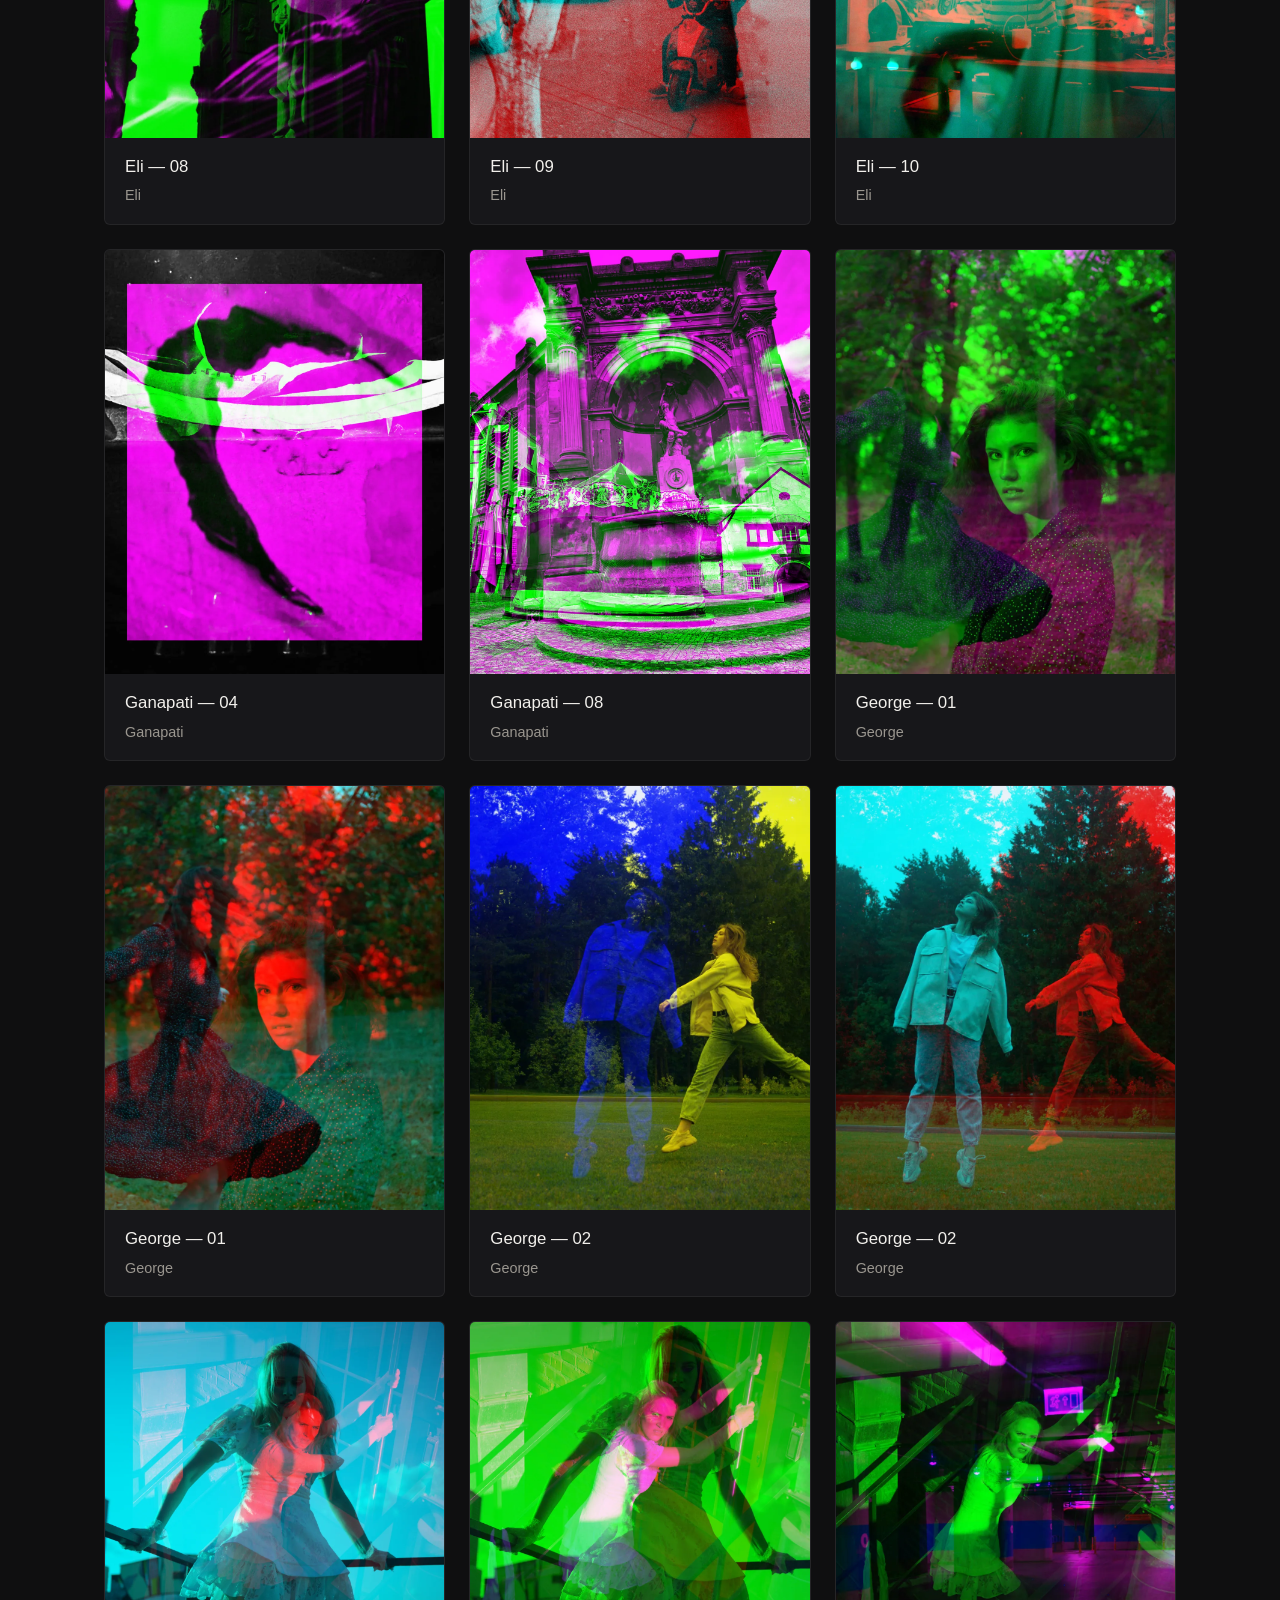
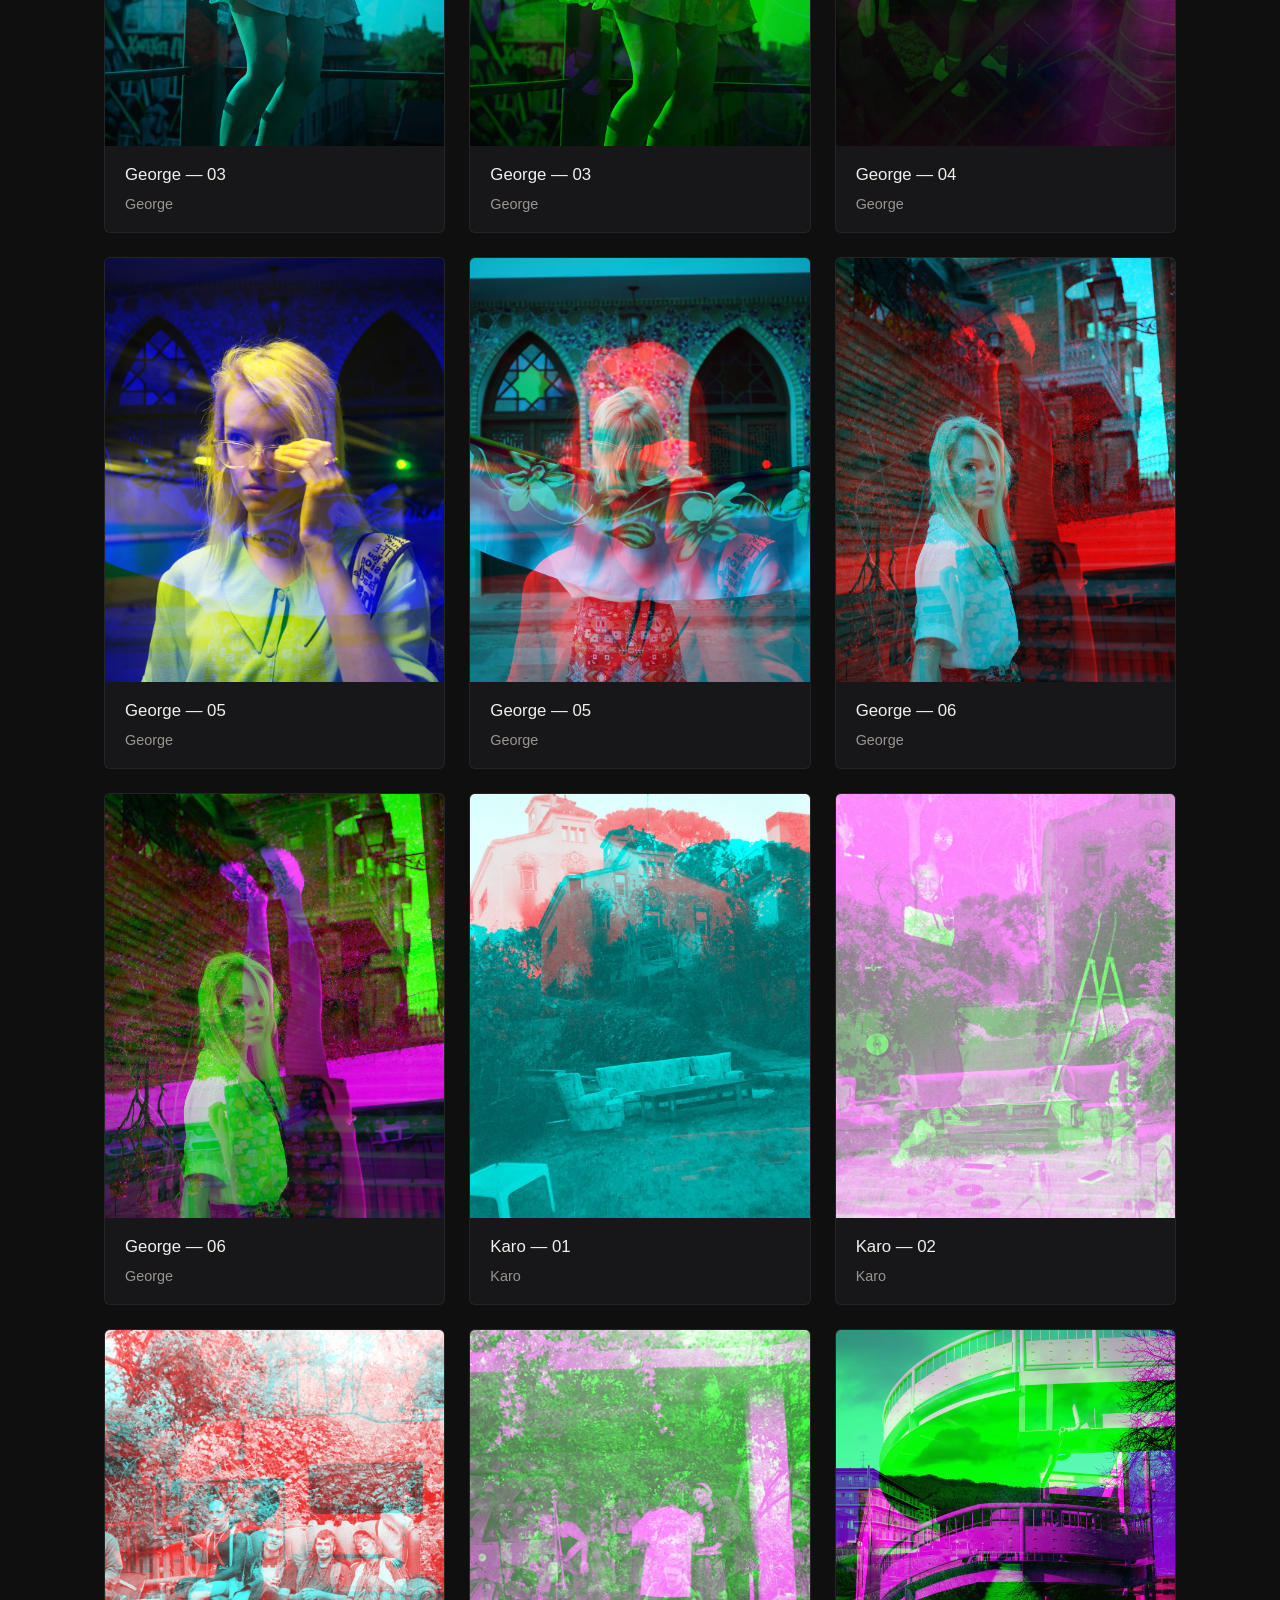
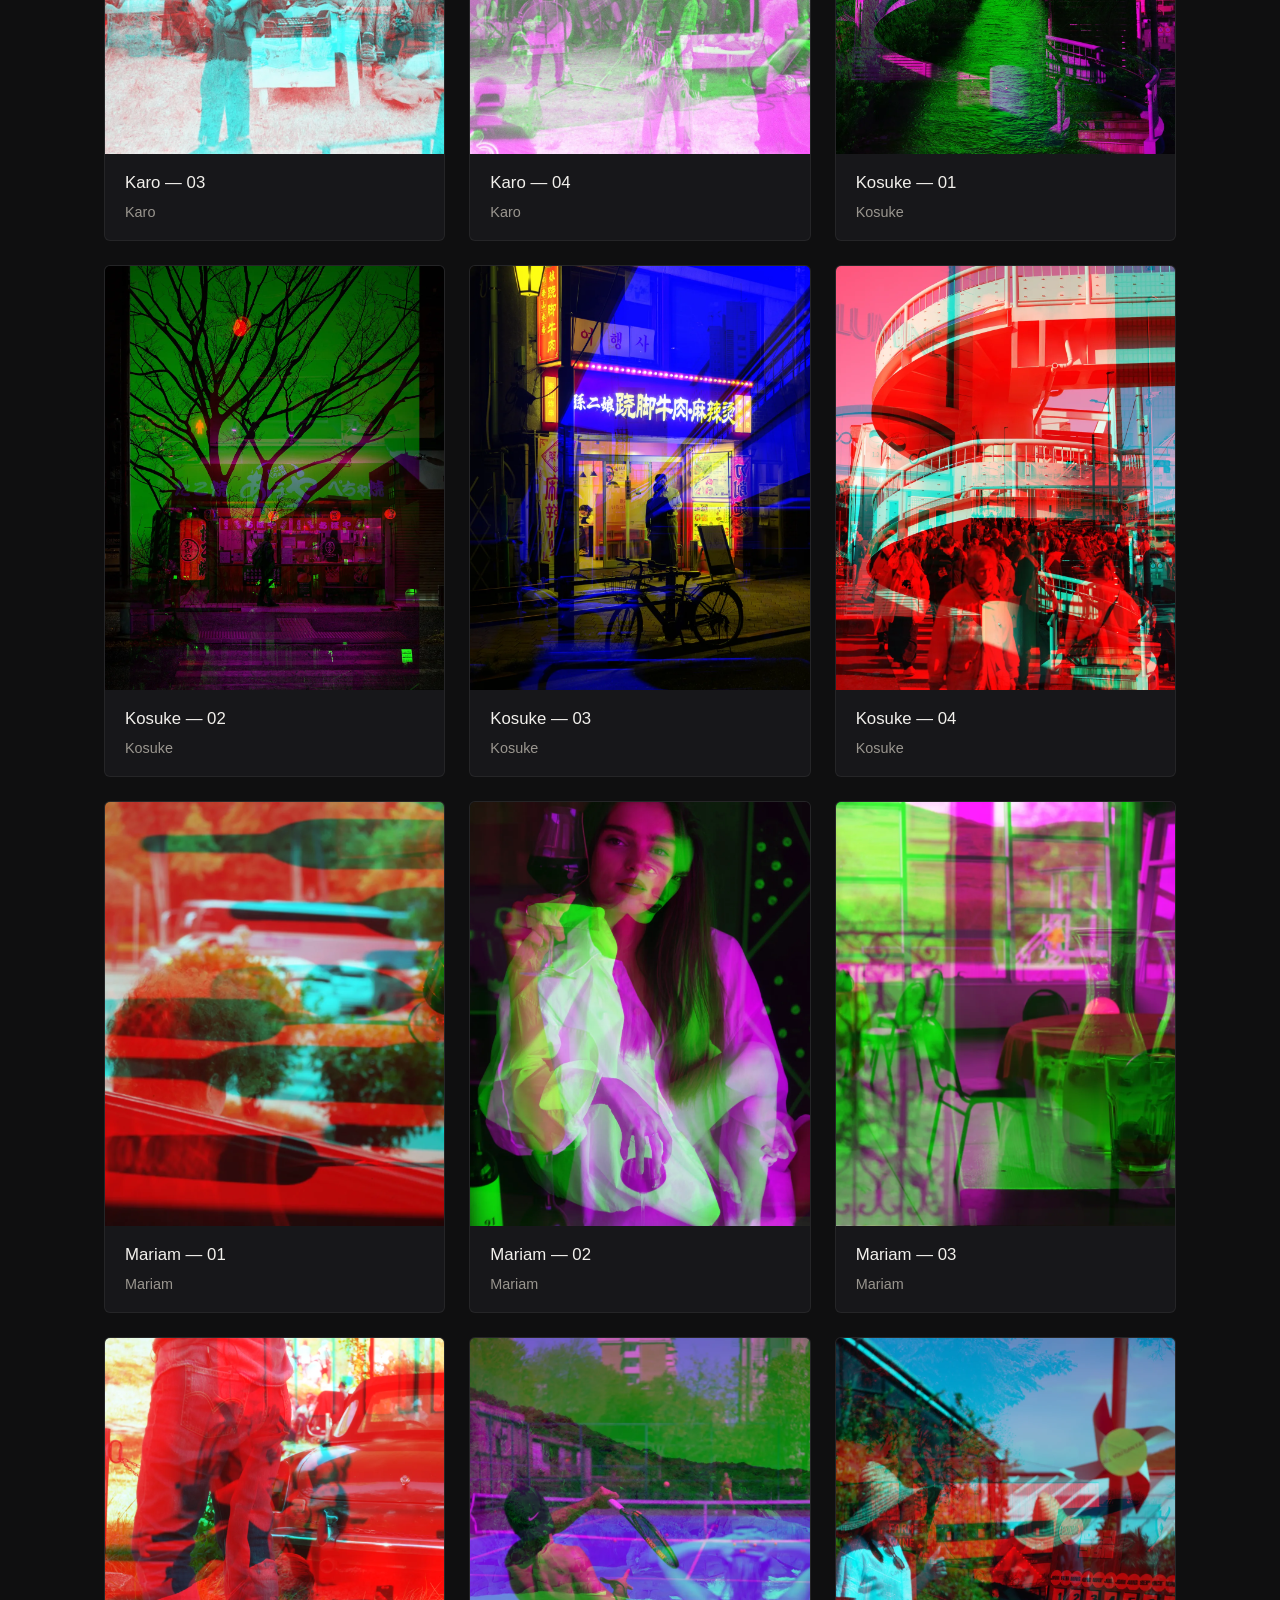
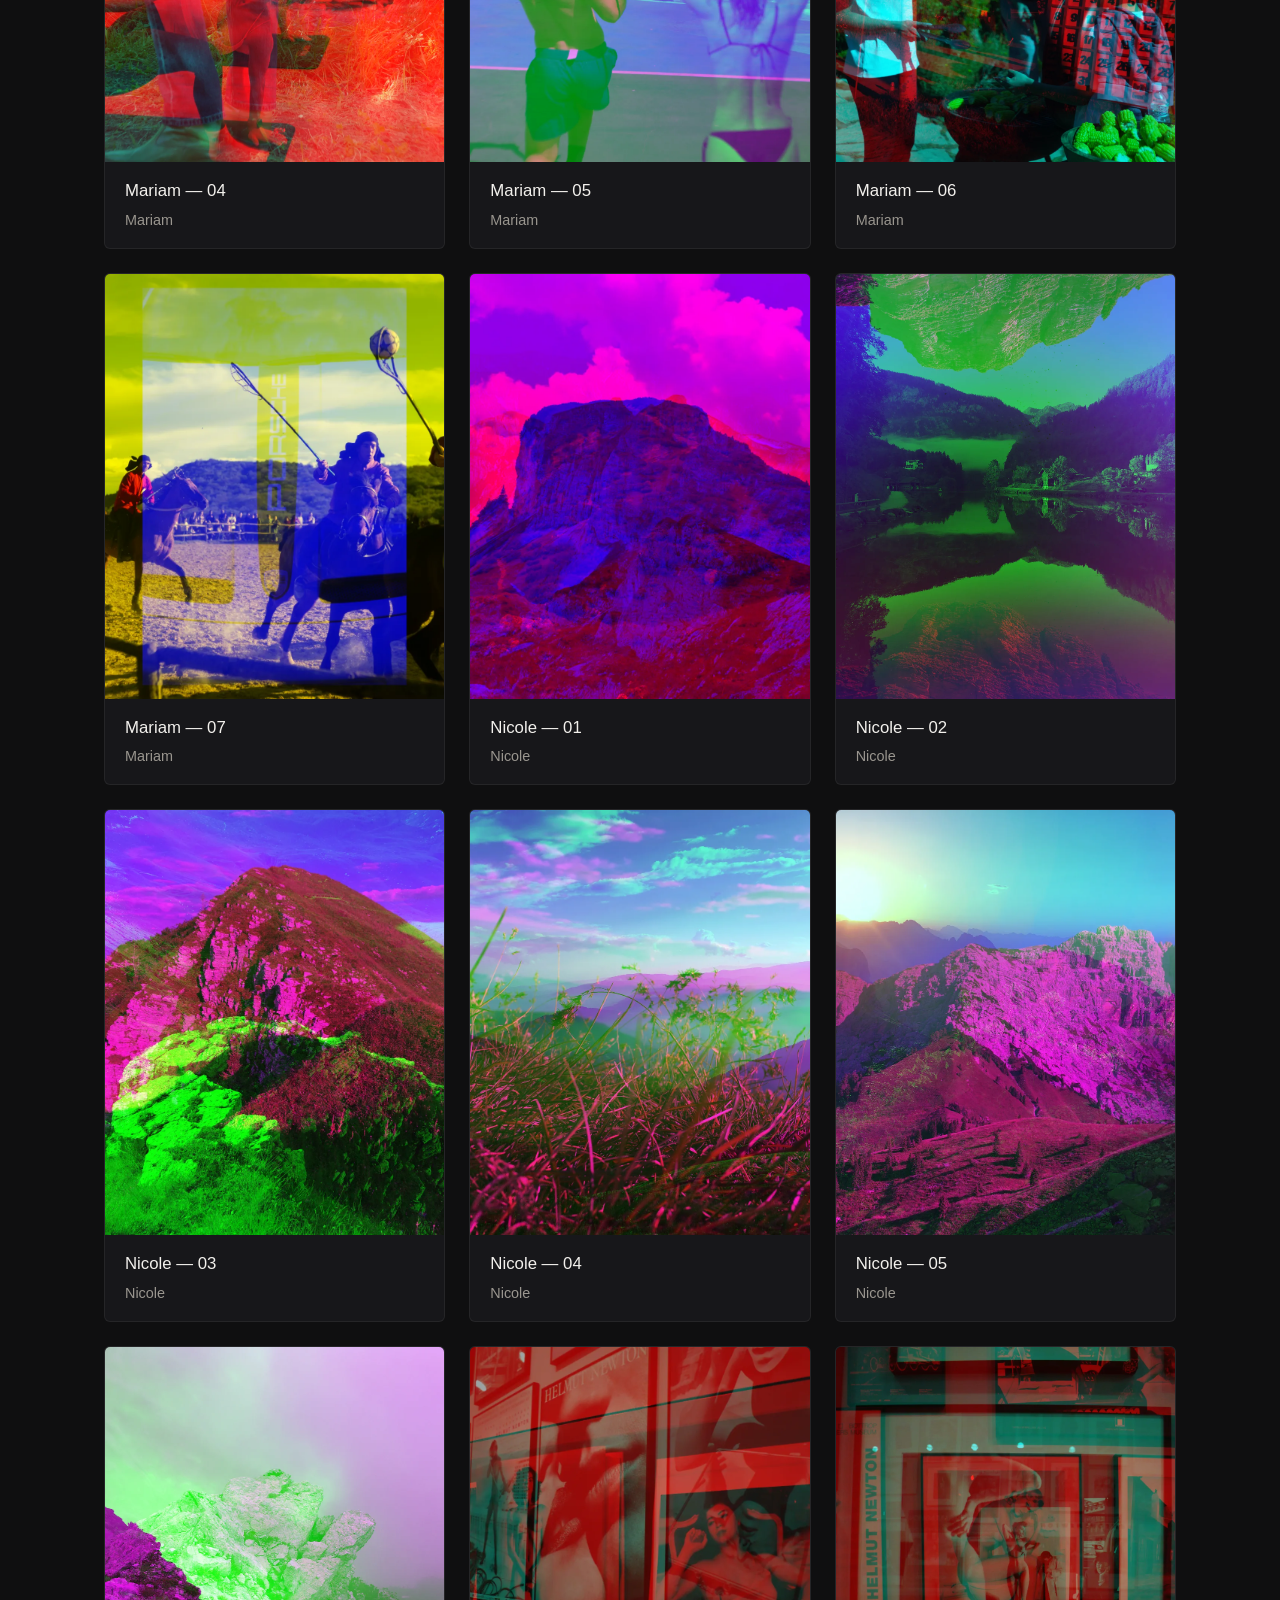
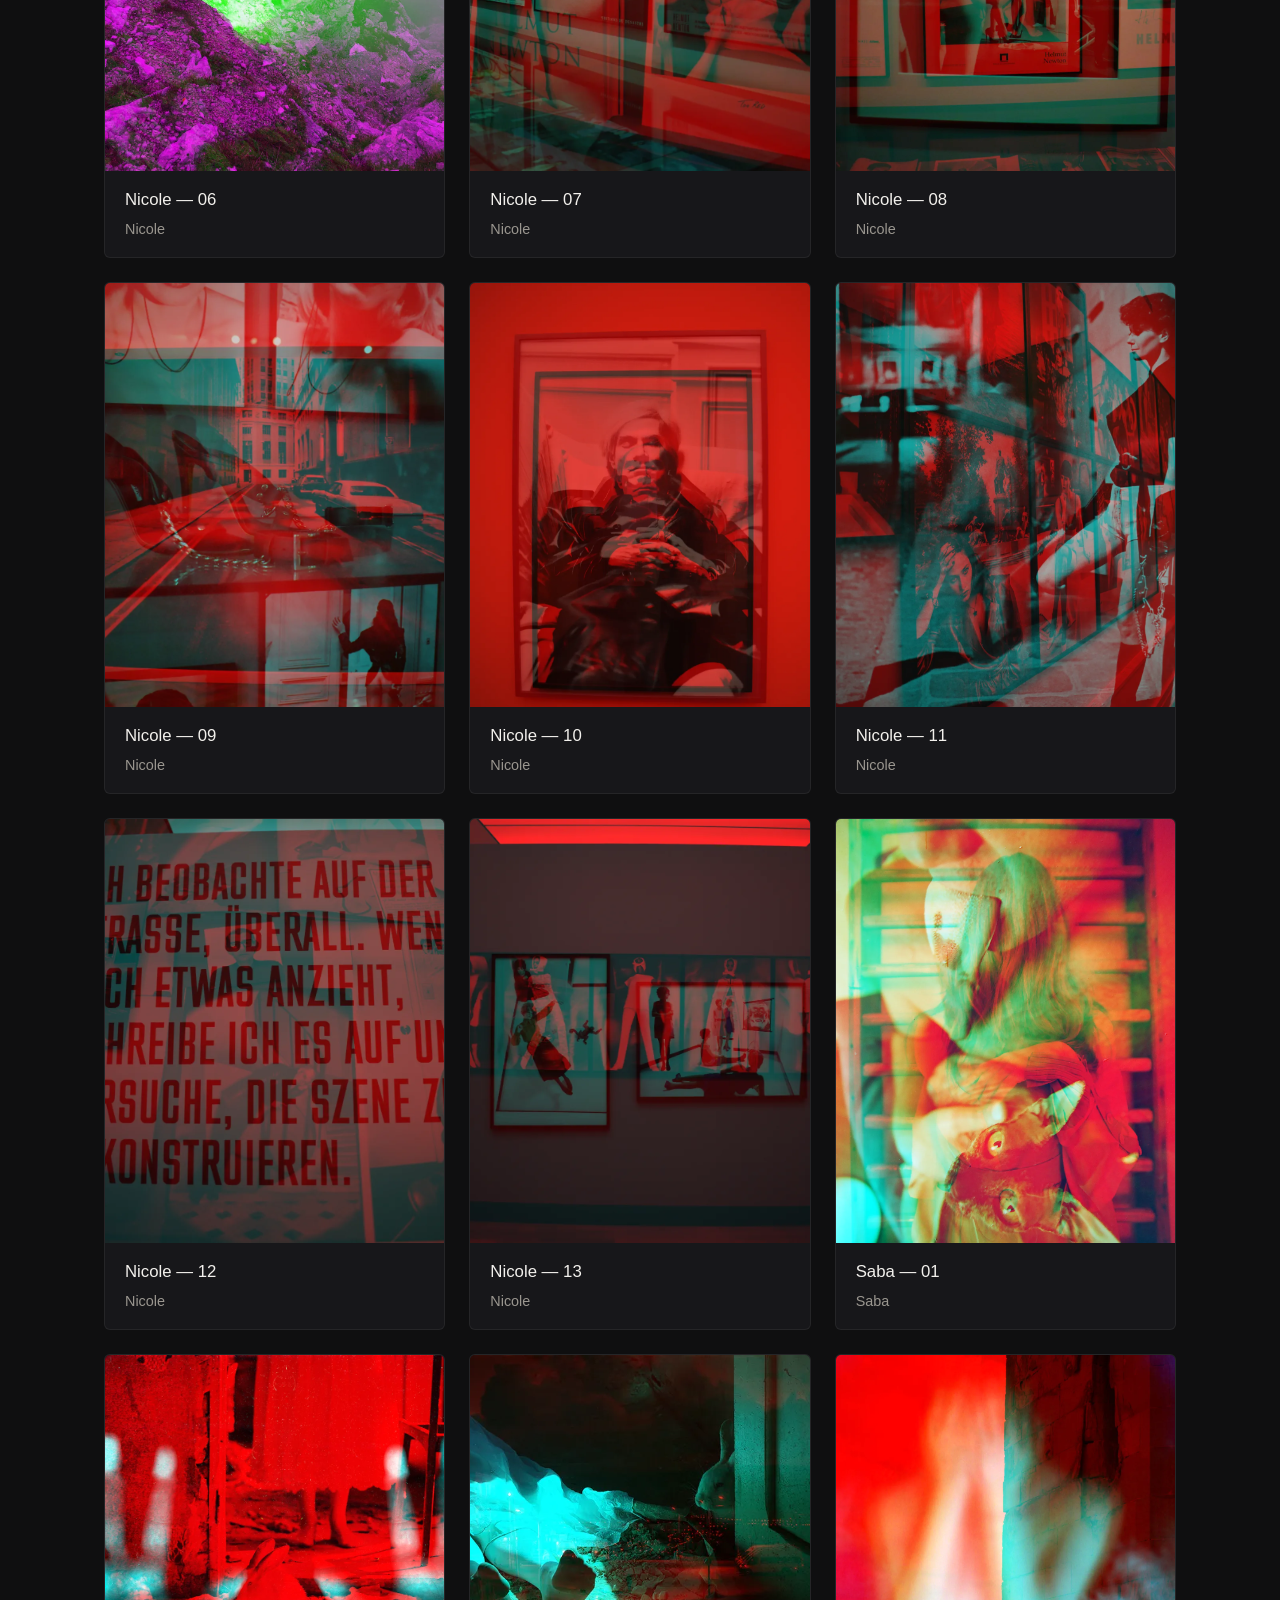
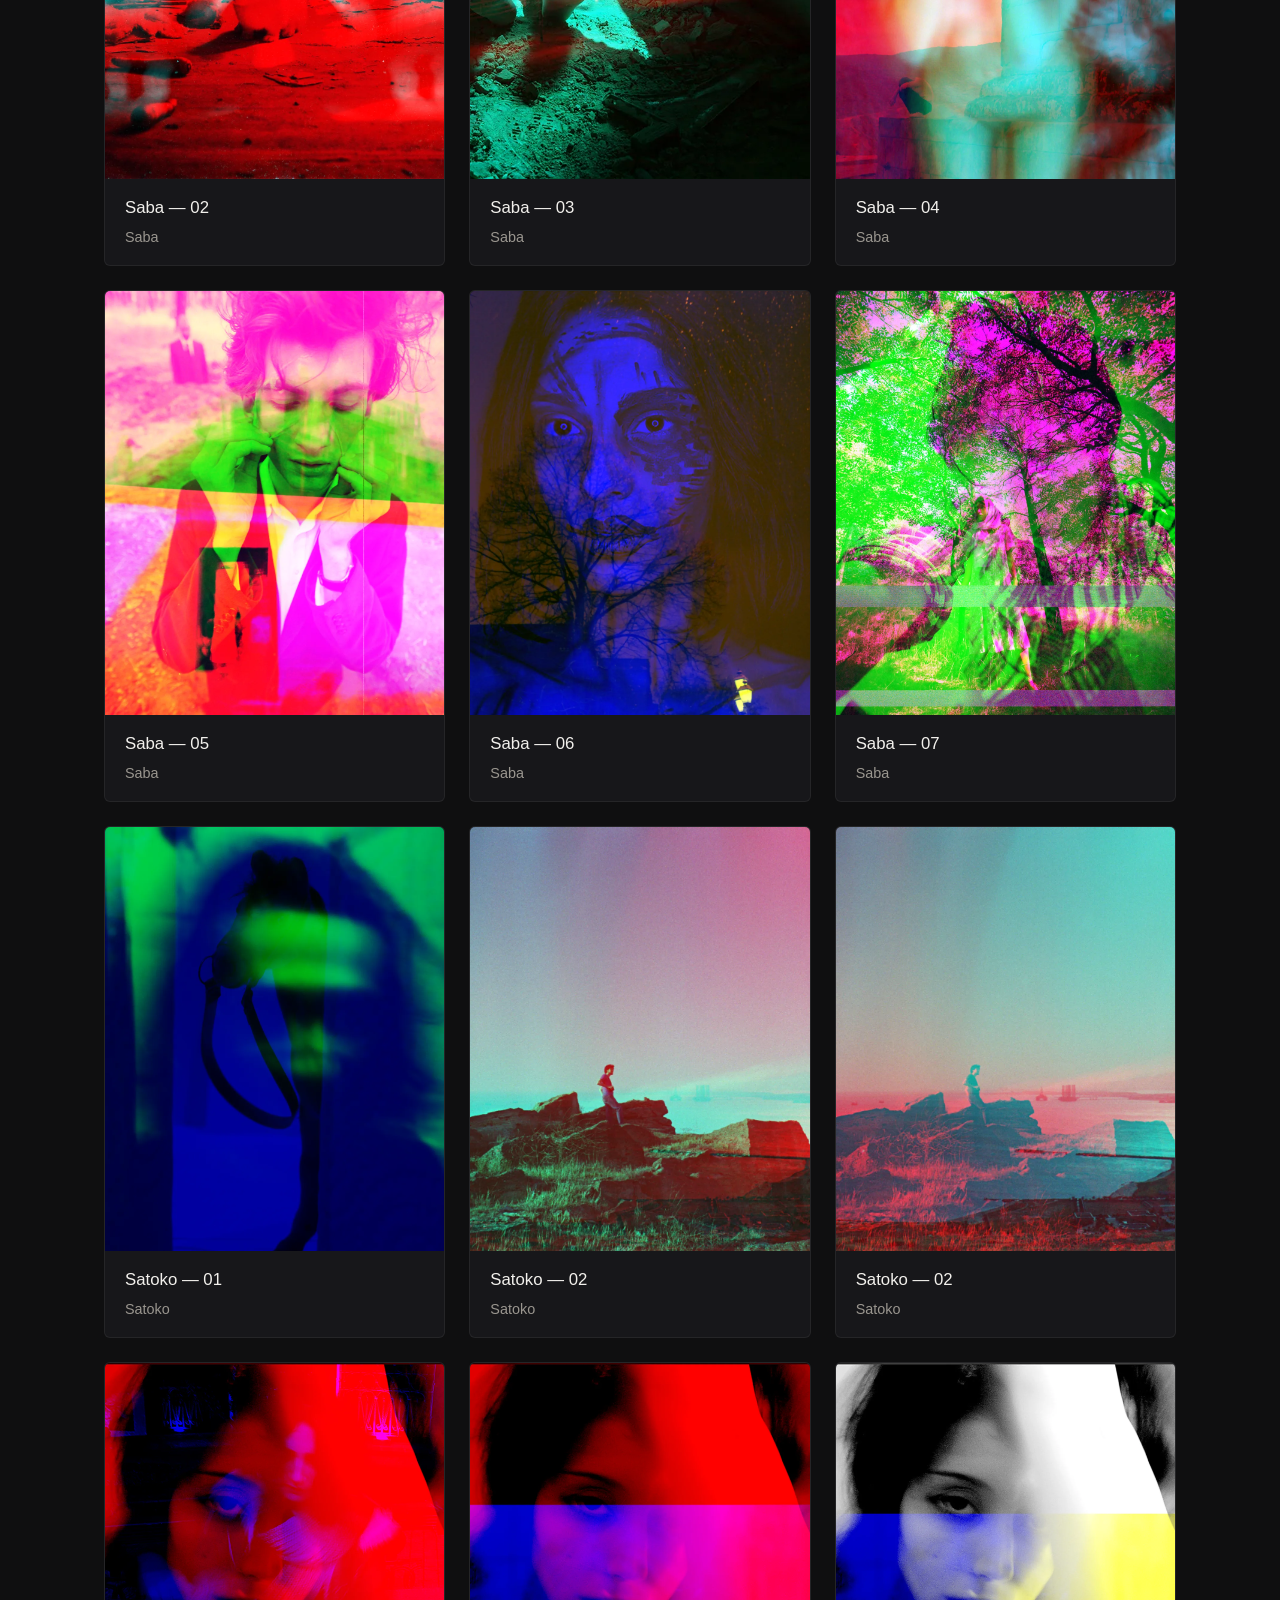
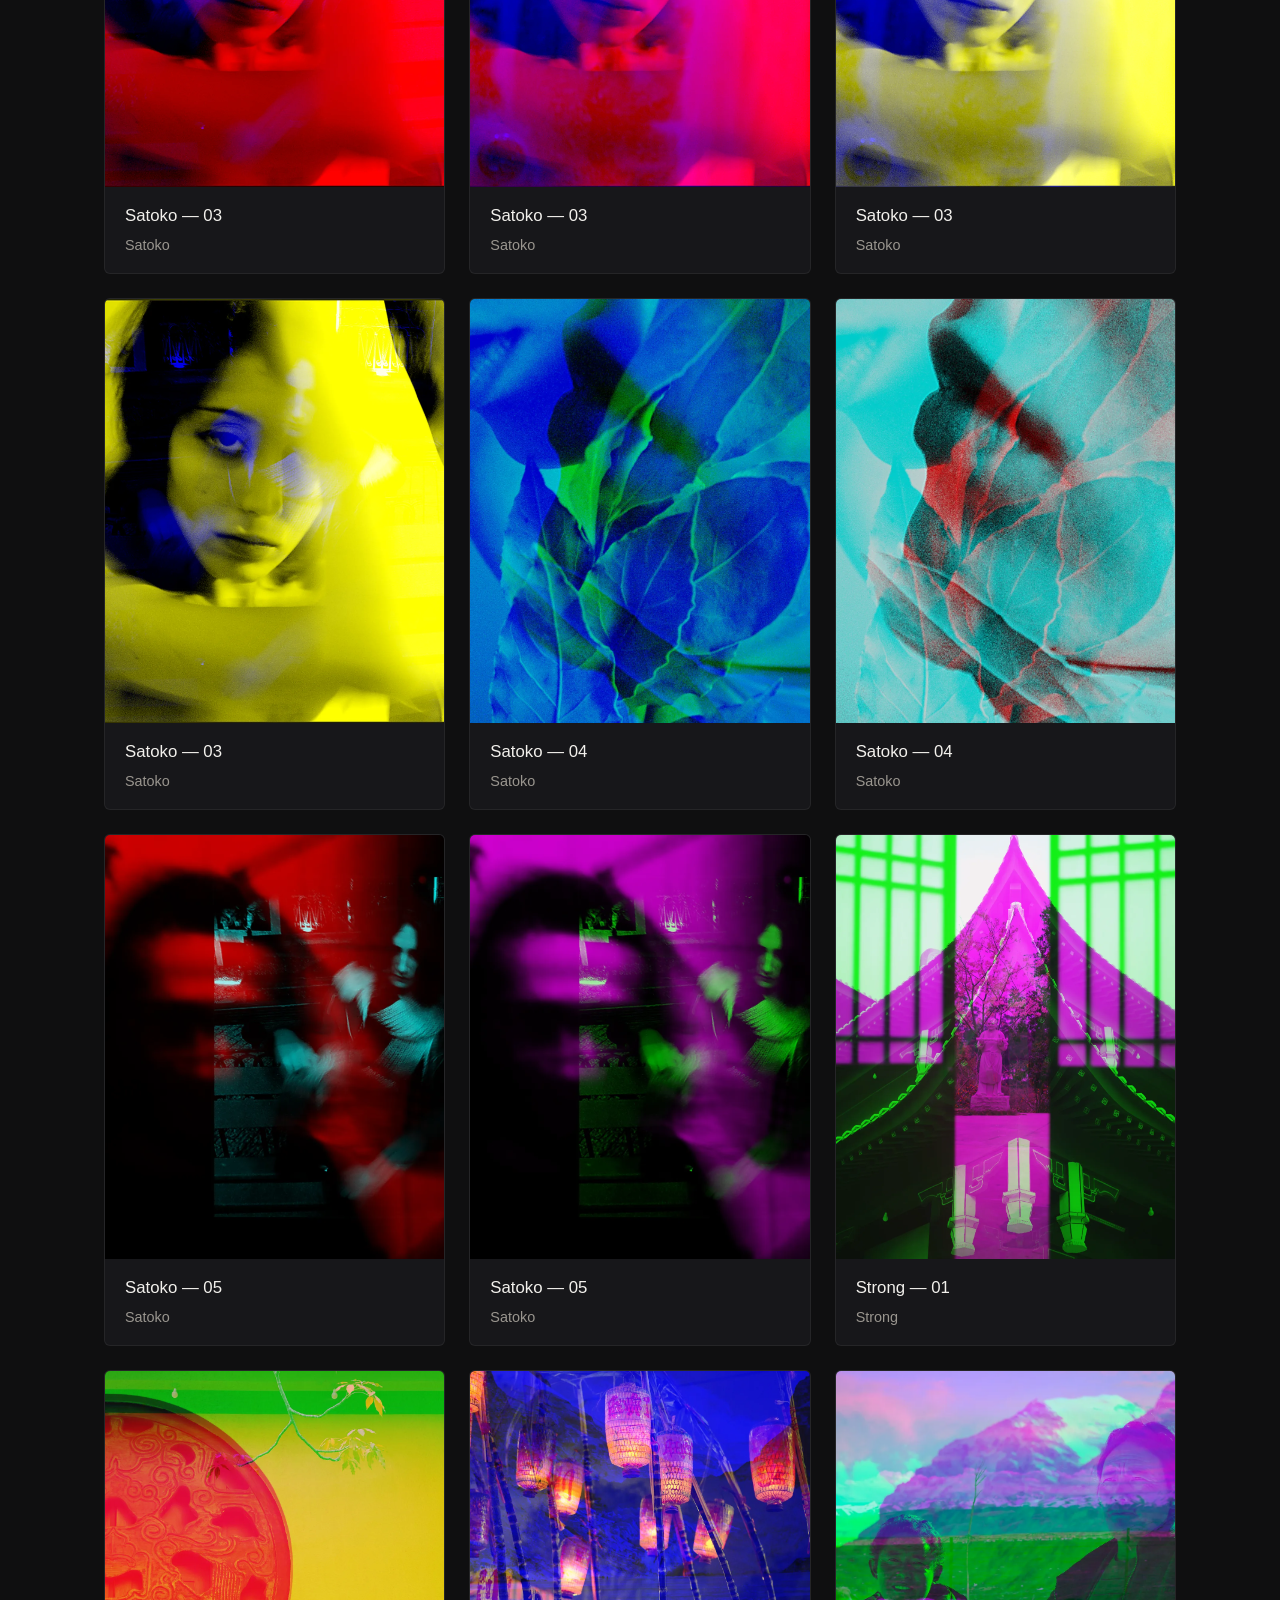
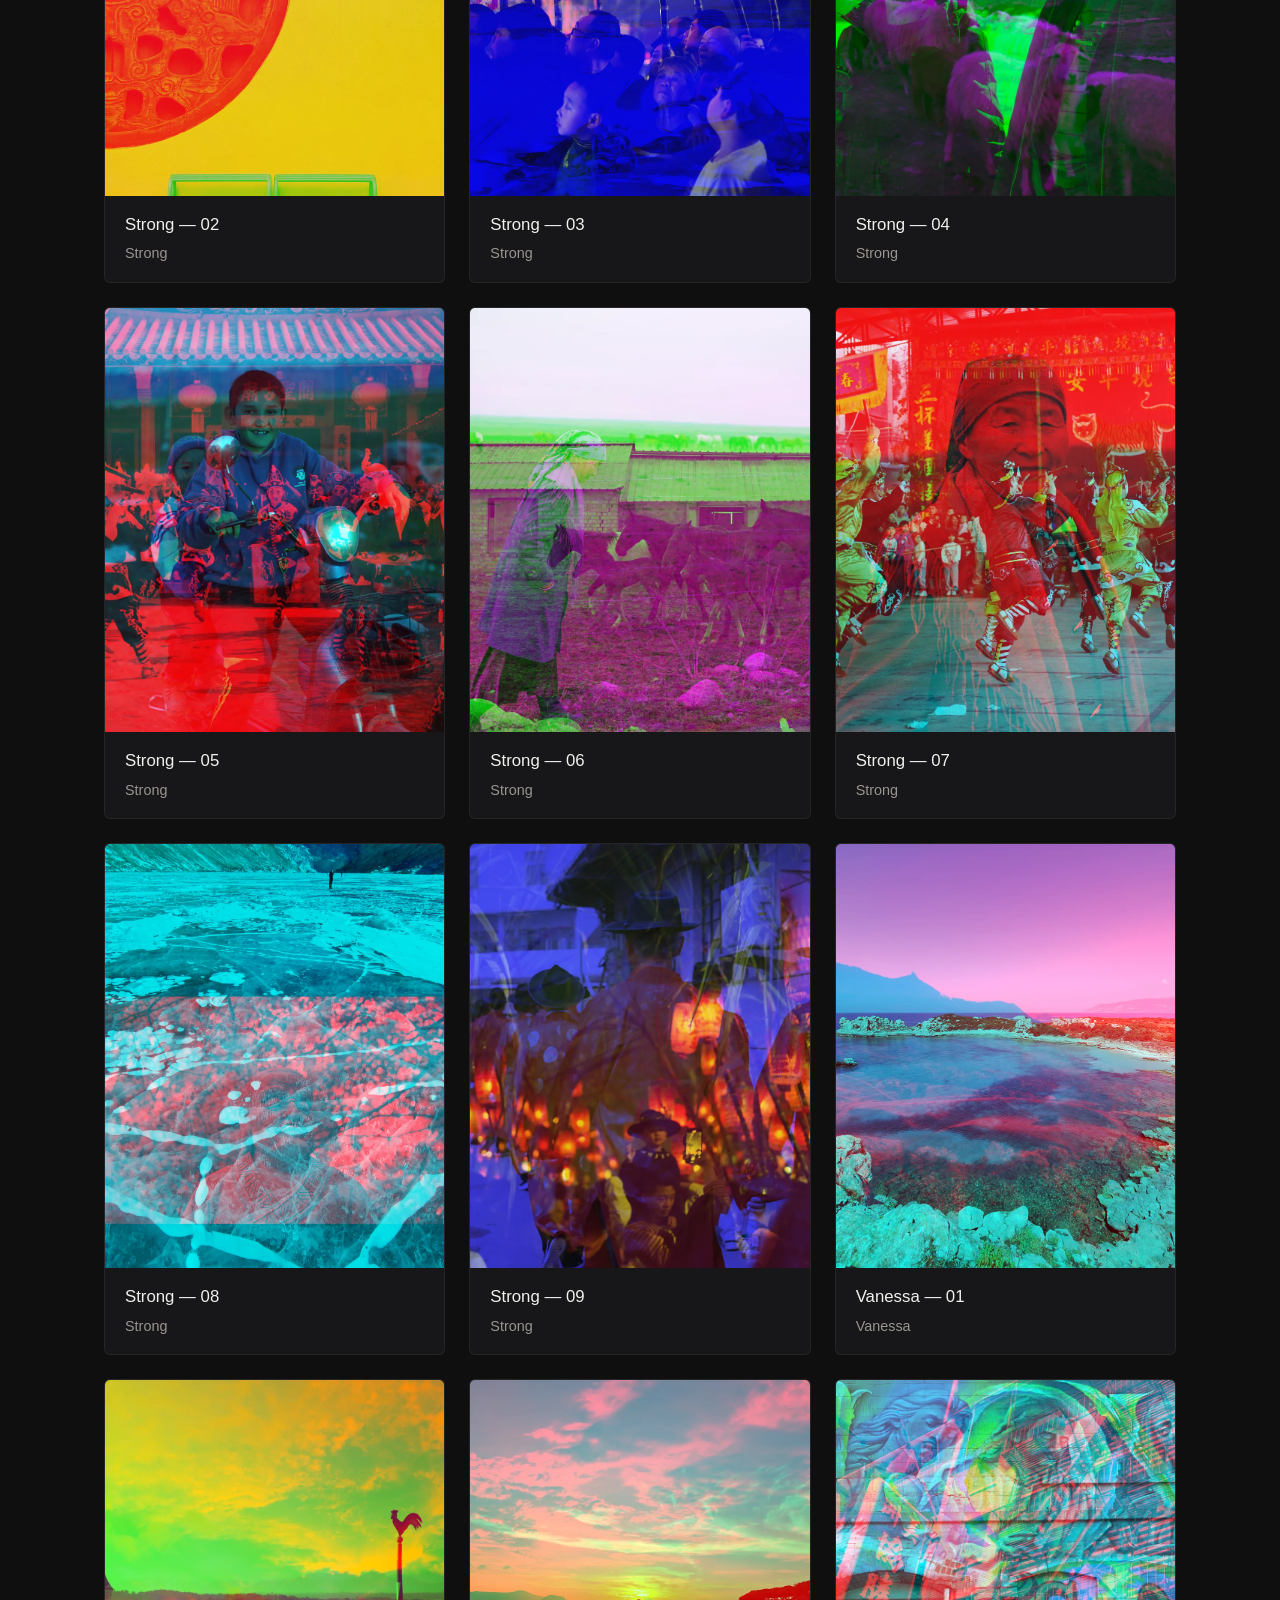
==== commit d1c2c8fc: "Add artists subpage with Instagram links New /artists/ page with one card per artist (name, Instagra" ====
--- a/index.html
+++ b/index.html
@@ -22,7 +22,8 @@
       
       <li><a href="#gallery">Gallery</a></li>
       <li><a href="#about">About</a></li>
-      <li><a href="https://www.instagram.com/hey.kidashi/">Contact</a></li> 
+      <li><a href="artists/">Artists</a></li>
+      <li><a href="https://www.instagram.com/hey.kidashi/">Contact</a></li>
     </ul>
     <button class="nav-toggle" aria-label="Toggle menu">&#9776;</button>
   </nav>
@@ -58,7 +59,7 @@
 
   <!-- Item 2: Find all artists -->
   <div>
-    <a href="https://www.instagram.com/hey.kidashi/" style="display: flex; align-items: center; gap: 12px; text-decoration: none; color: inherit;">
+    <a href="artists/" style="display: flex; align-items: center; gap: 12px; text-decoration: none; color: inherit;">
       <svg width="40" height="48" viewBox="0 0 40 48" fill="none" xmlns="http://www.w3.org/2000/svg">
         <path d="M23.02 11.706L31.03 3.472L35.68 8.232L27.28 16.242H39.096V22.852H27.222L35.68 31.068L31.03 35.736L19.55 24.198L8.068 35.736L3.418 31.086L11.876 22.87H0V16.242H11.818L3.418 8.234L8.066 3.472L16.076 11.706V0H23.02V11.706ZM16.076 32.318H23.02V48H16.076V32.318Z" fill="#D9A441"/>
       </svg>
--- a/css/style.css
+++ b/css/style.css
@@ -55,7 +55,8 @@
   transition: color 0.2s;
 }
 
-.nav-links a:hover { color: var(--accent); }
+.nav-links a:hover,
+.nav-links a.active { color: var(--accent); }
 
 .nav-toggle {
   display: none;
@@ -145,6 +146,78 @@
   max-width: 42rem;
   color: var(--muted);
 }
+
+.artists-section { padding: 0 0 5rem; }
+
+.artist-grid {
+  display: grid;
+  grid-template-columns: repeat(auto-fill, minmax(220px, 1fr));
+  gap: 1.5rem;
+}
+
+.artist-card {
+  display: flex;
+  flex-direction: column;
+  align-items: center;
+  text-align: center;
+  padding: 2rem 1.25rem 1.5rem;
+  background: var(--bg-alt);
+  border: 1px solid rgba(255,255,255,0.06);
+  border-radius: var(--radius);
+  transition: transform 0.25s ease, border-color 0.2s;
+}
+
+.artist-card:hover,
+.artist-card:focus-visible {
+  transform: translateY(-4px);
+  border-color: var(--accent);
+}
+
+.artist-card:focus-visible { outline: 2px solid var(--accent); outline-offset: 2px; }
+
+.artist-avatar {
+  width: 112px;
+  height: 112px;
+  margin-bottom: 1.25rem;
+  border-radius: 50%;
+  border: 2px solid var(--accent);
+  overflow: hidden;
+  display: flex;
+  align-items: center;
+  justify-content: center;
+  background: var(--bg);
+}
+
+.artist-avatar img { width: 100%; height: 100%; object-fit: cover; display: block; }
+
+.artist-avatar span { font-size: 2.5rem; font-weight: 300; color: var(--accent); }
+
+.artist-card h2 { font-size: 1.15rem; font-weight: 500; }
+
+.artist-handle {
+  color: var(--muted);
+  font-size: 0.9rem;
+  margin-top: 0.15rem;
+  overflow-wrap: anywhere;
+}
+
+.artist-bio {
+  color: var(--muted);
+  font-size: 0.9rem;
+  margin-top: 0.75rem;
+}
+
+.artist-cta {
+  display: inline-flex;
+  align-items: center;
+  gap: 0.5rem;
+  margin-top: auto;
+  padding-top: 1.25rem;
+  color: var(--accent);
+  font-size: 0.9rem;
+}
+
+.artist-cta svg { width: 1.25rem; height: 1.25rem; fill: currentColor; flex-shrink: 0; }
 
 .contact-form {
   display: flex;
